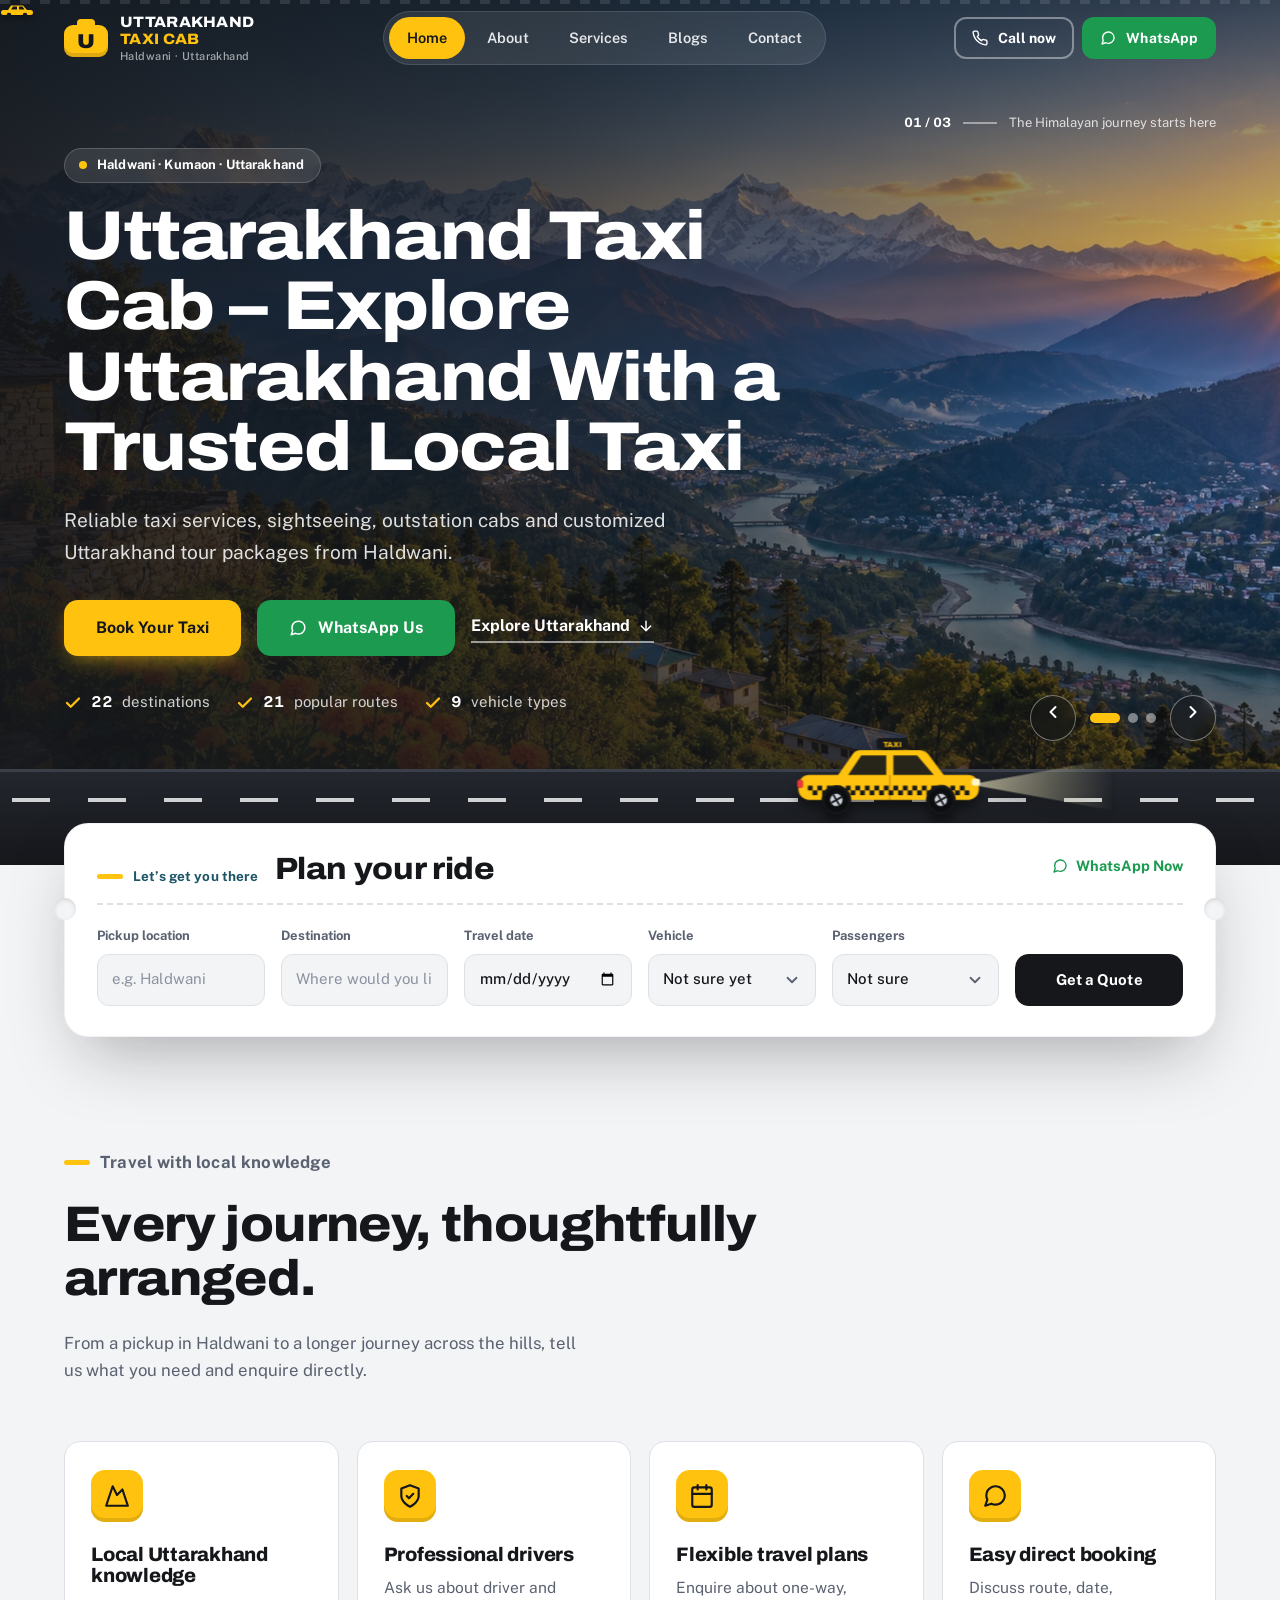
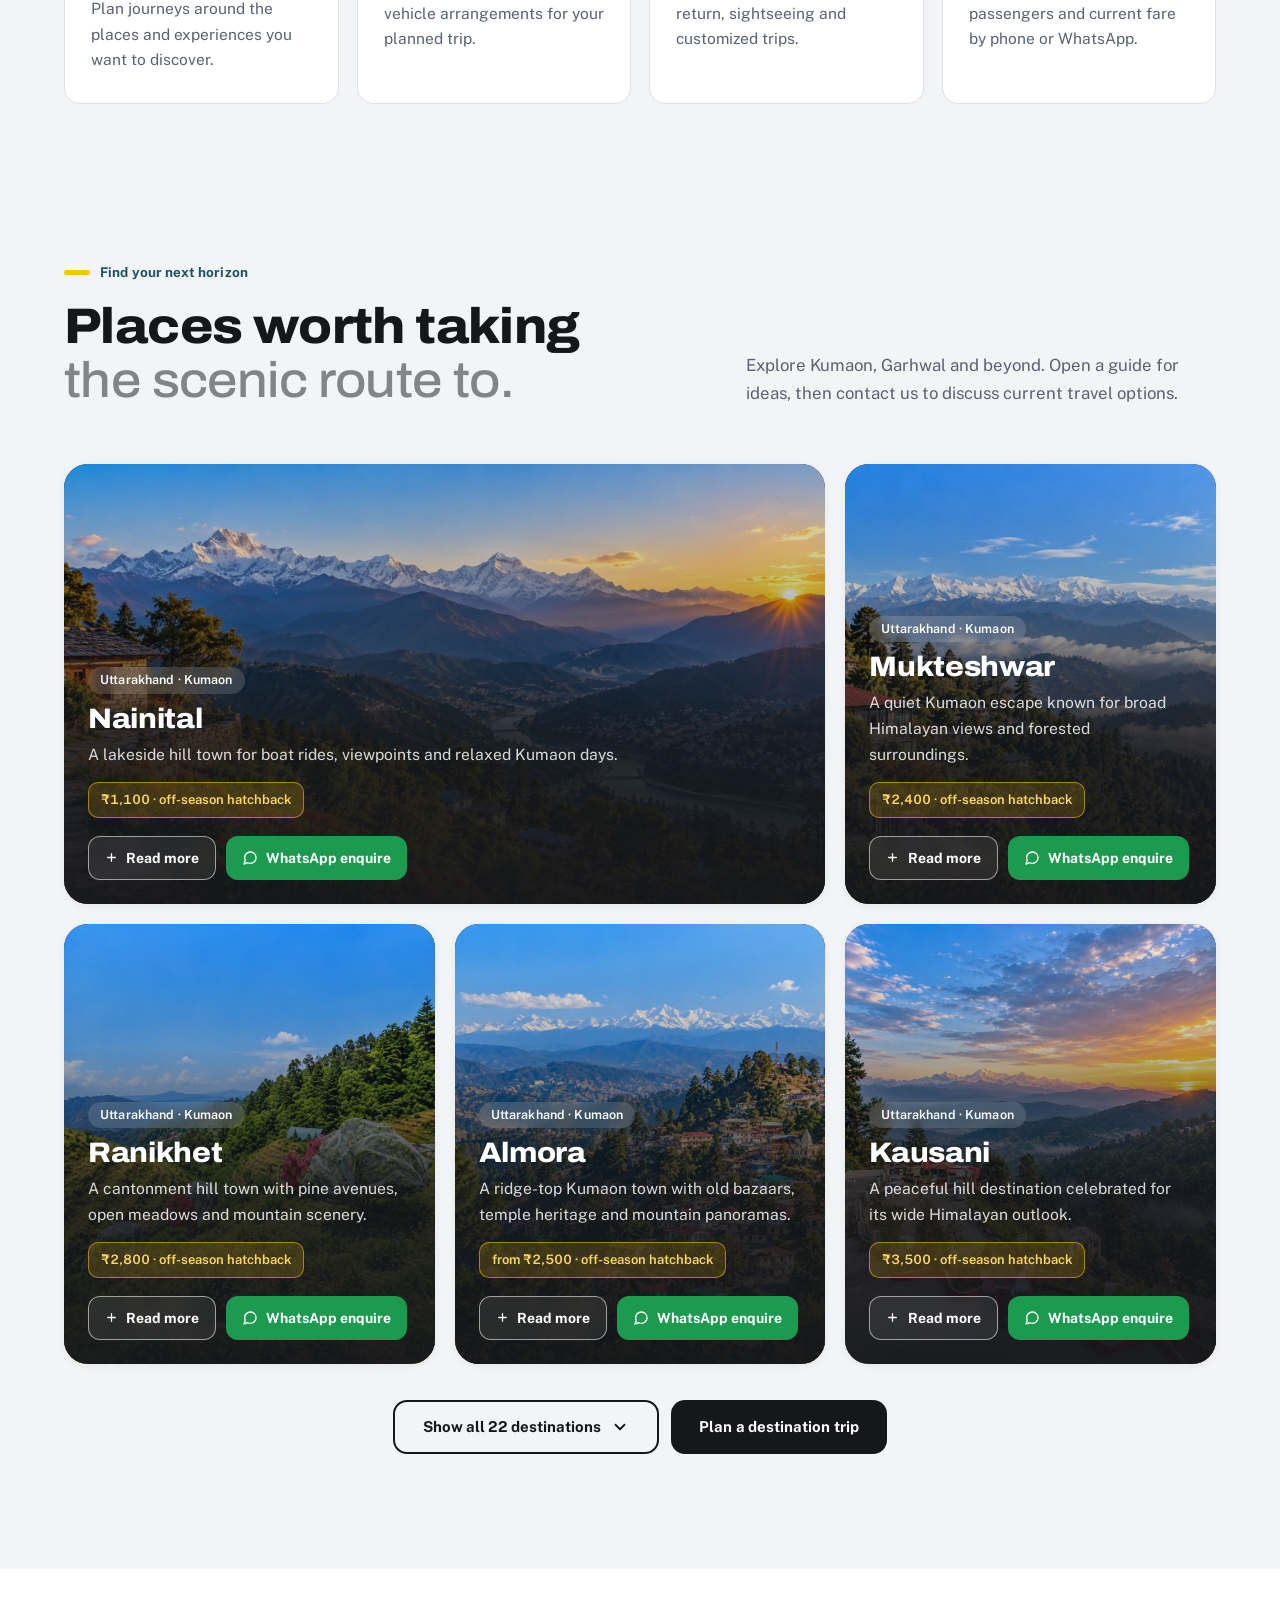
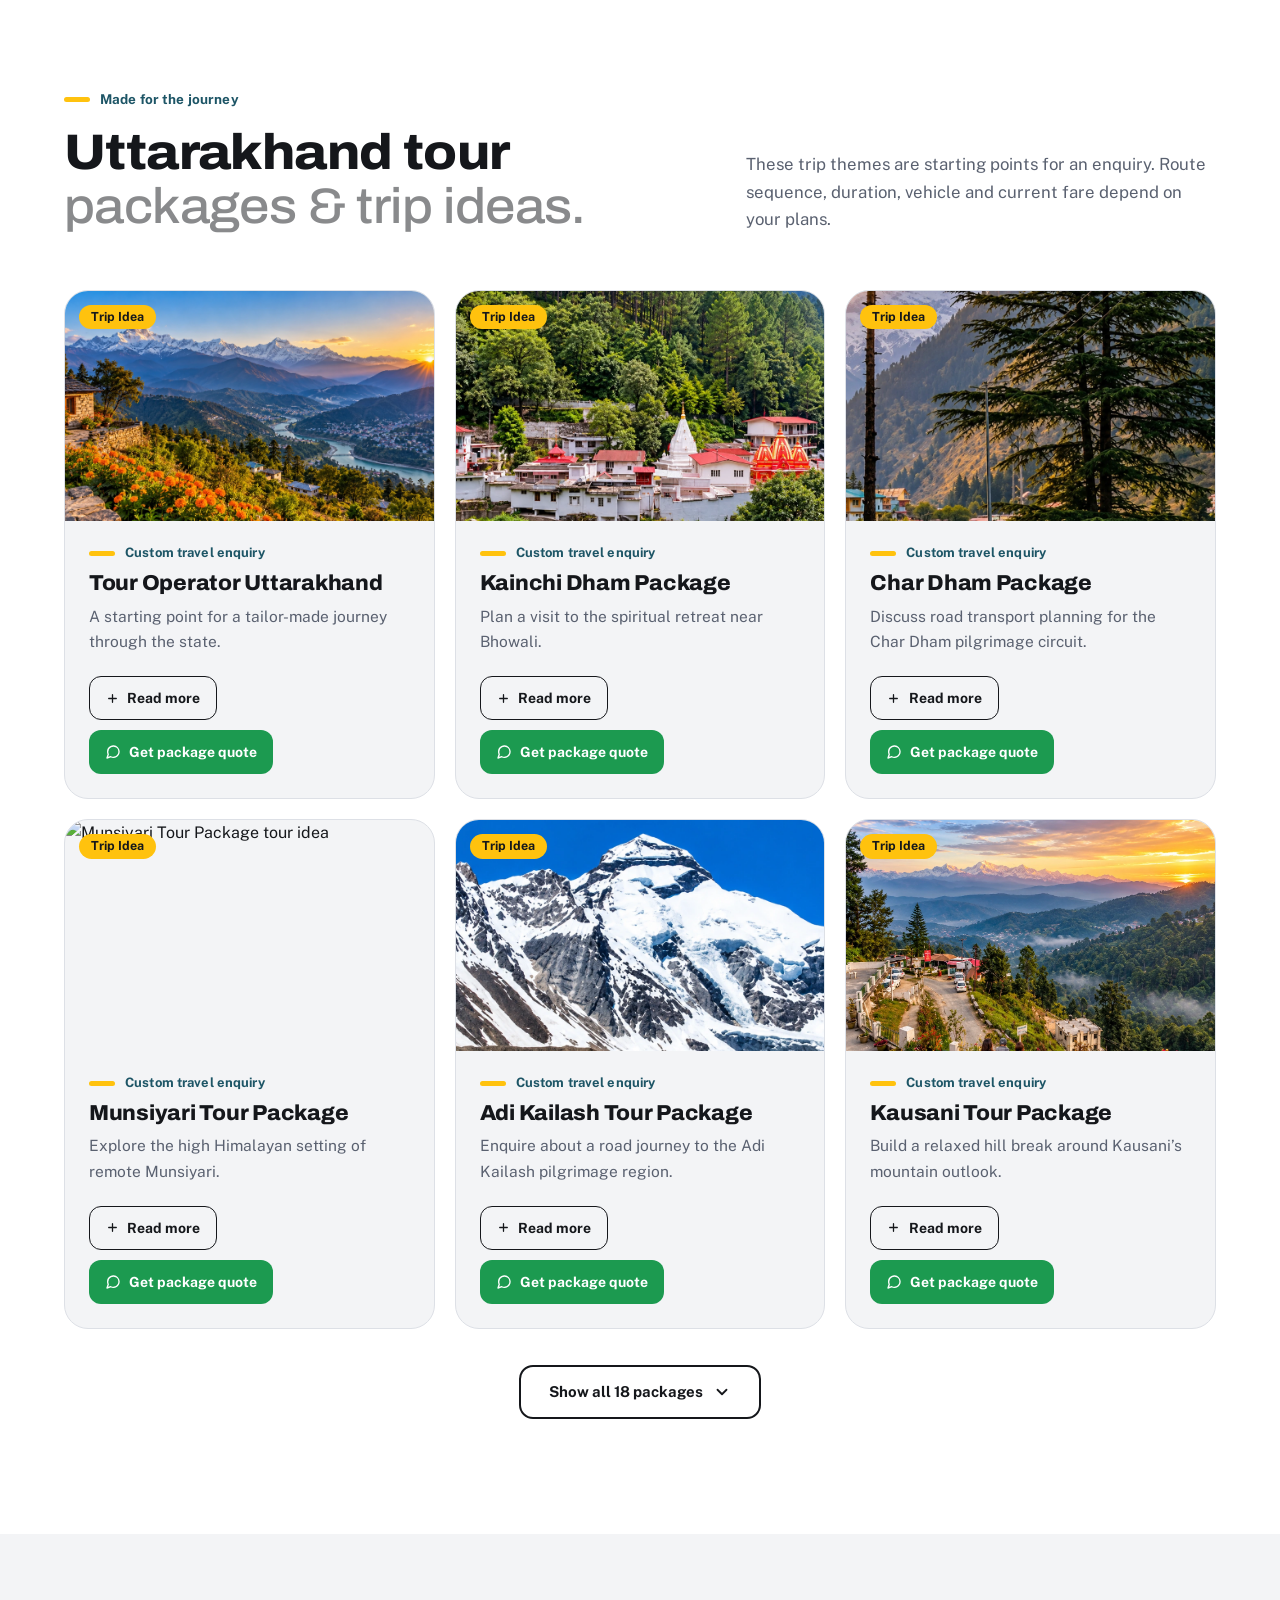
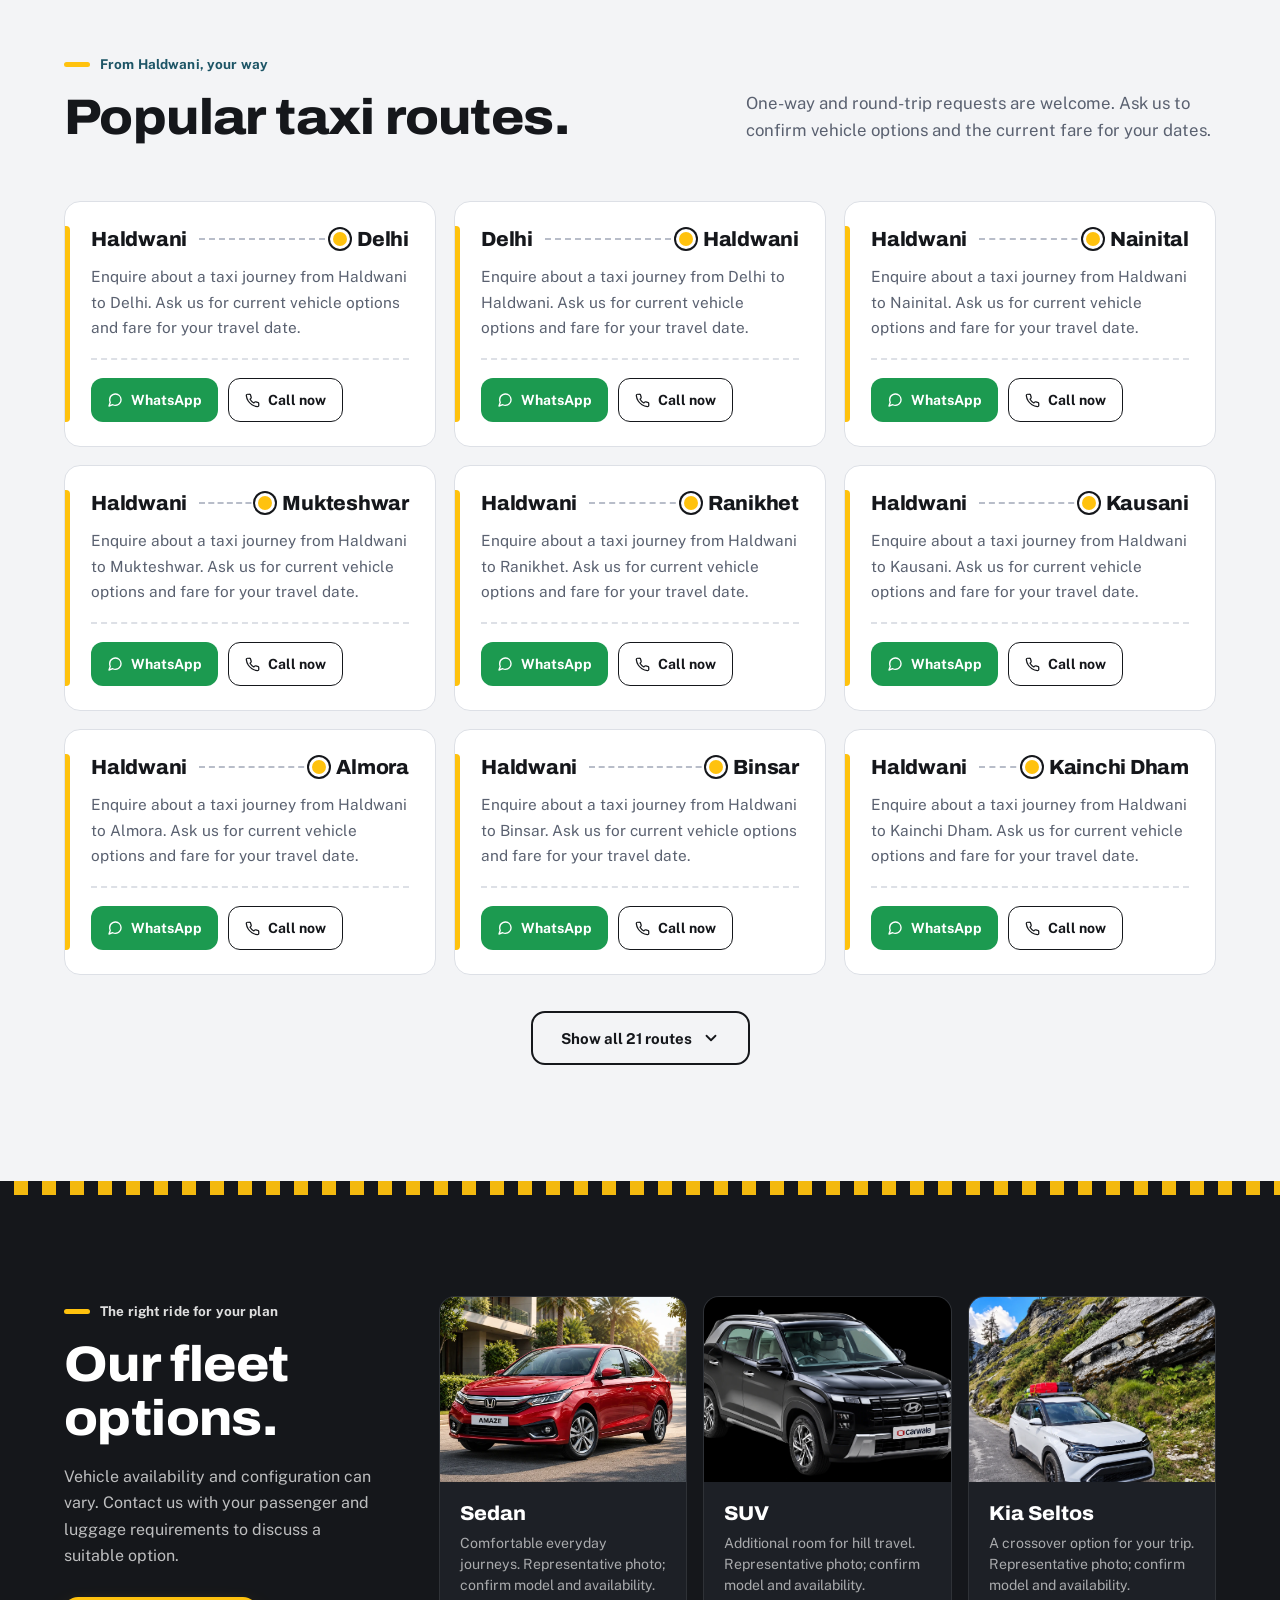
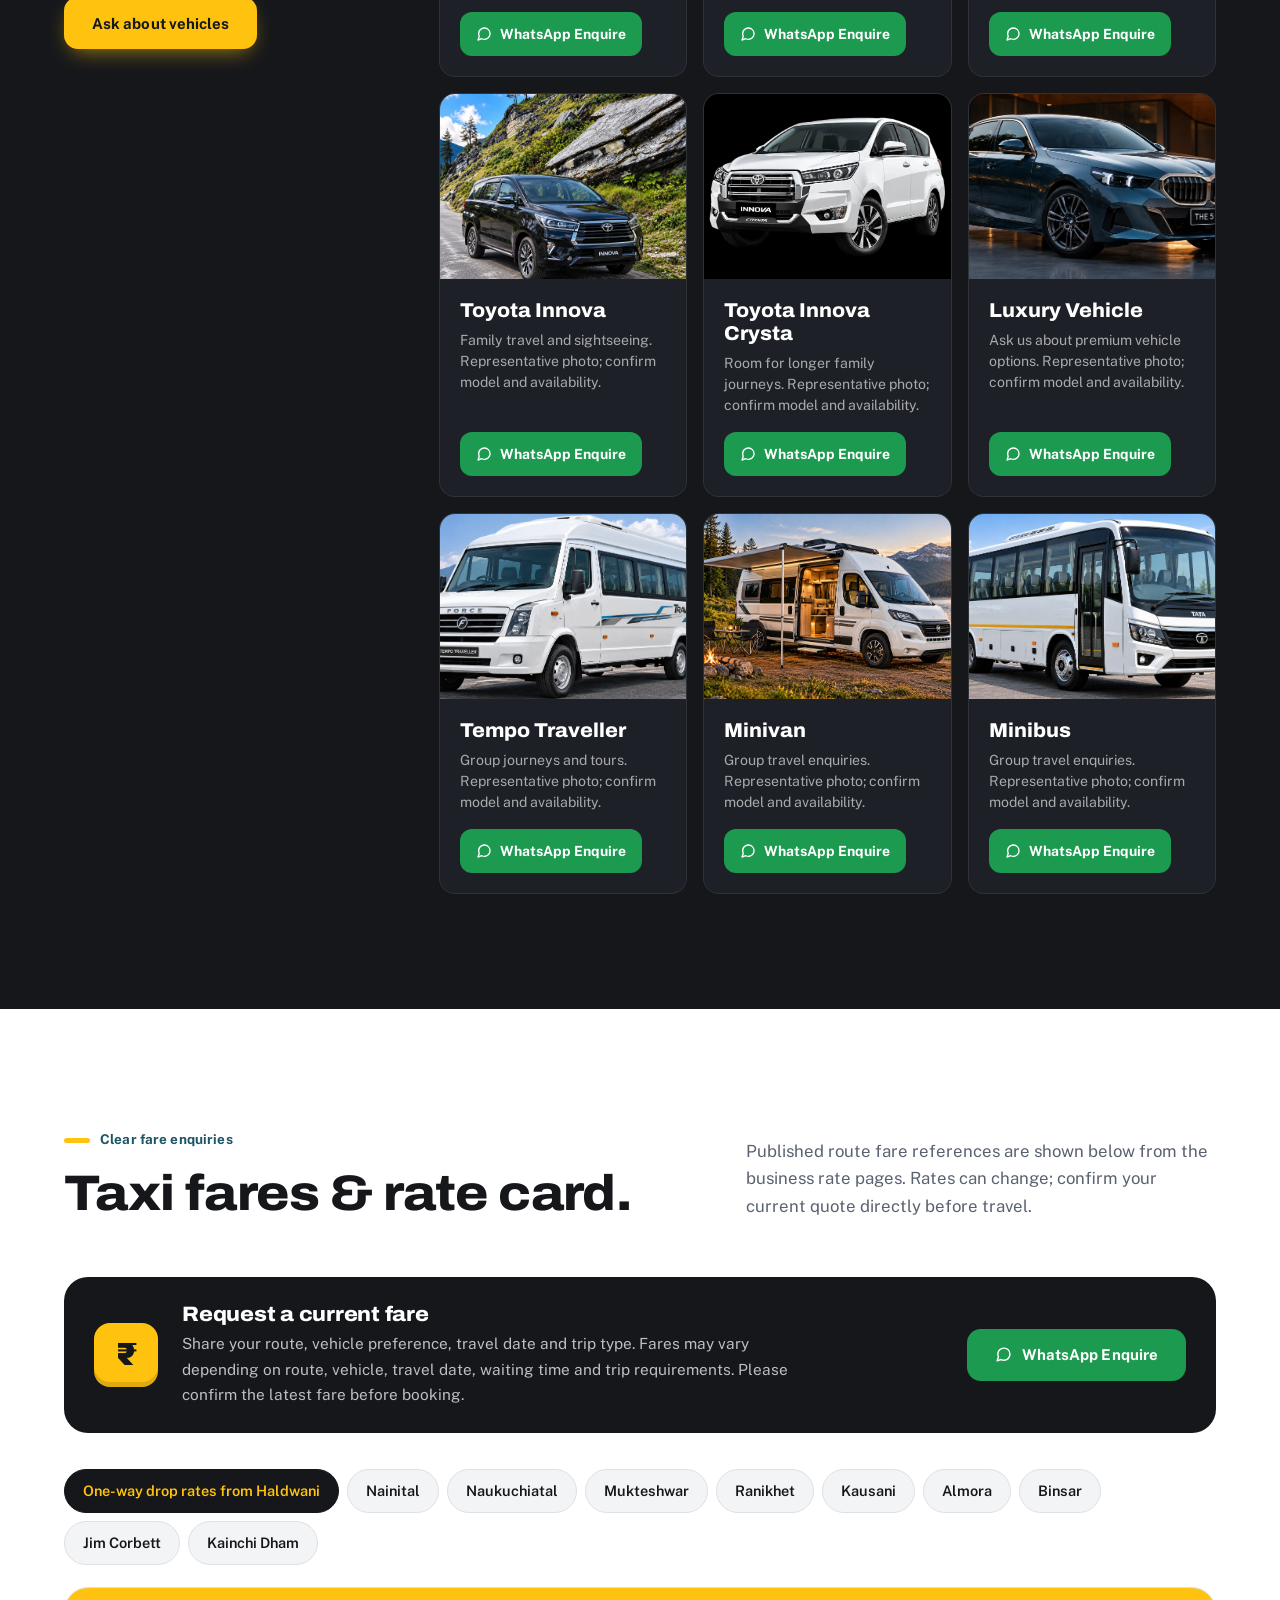
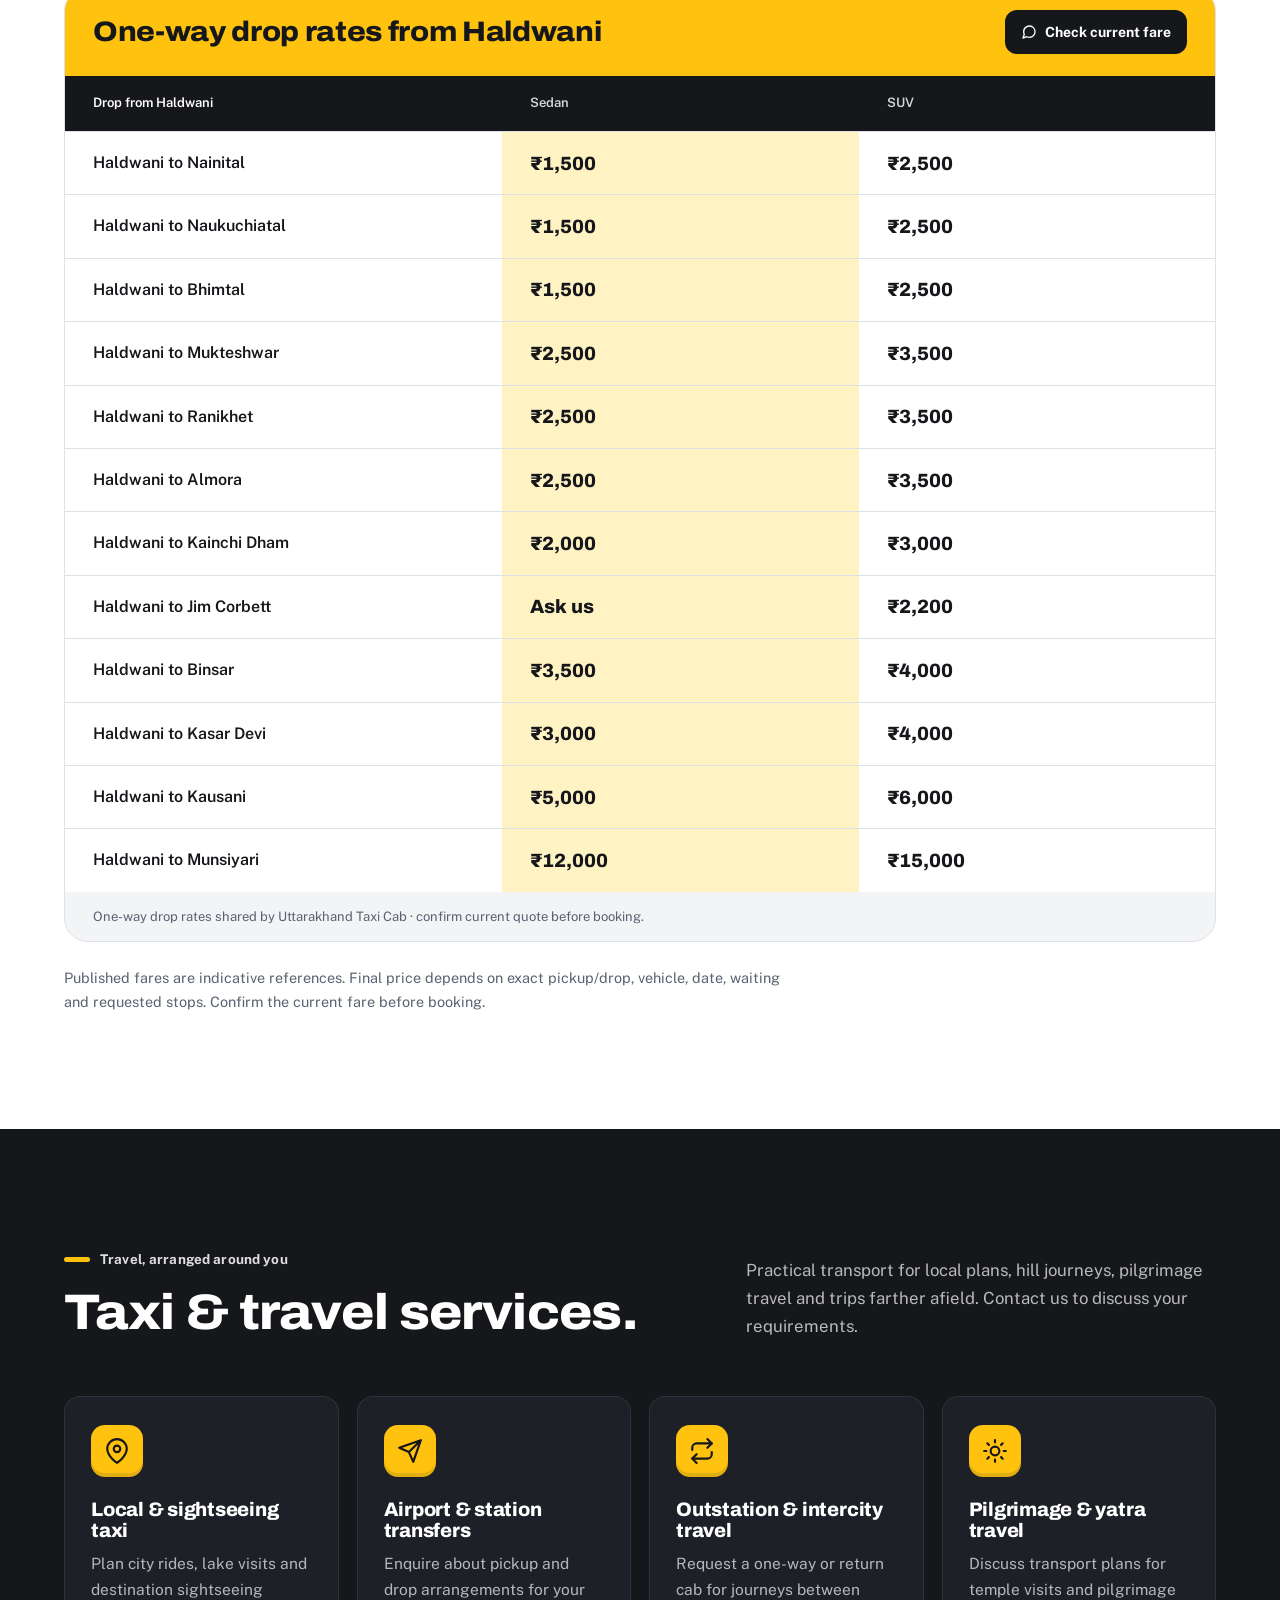
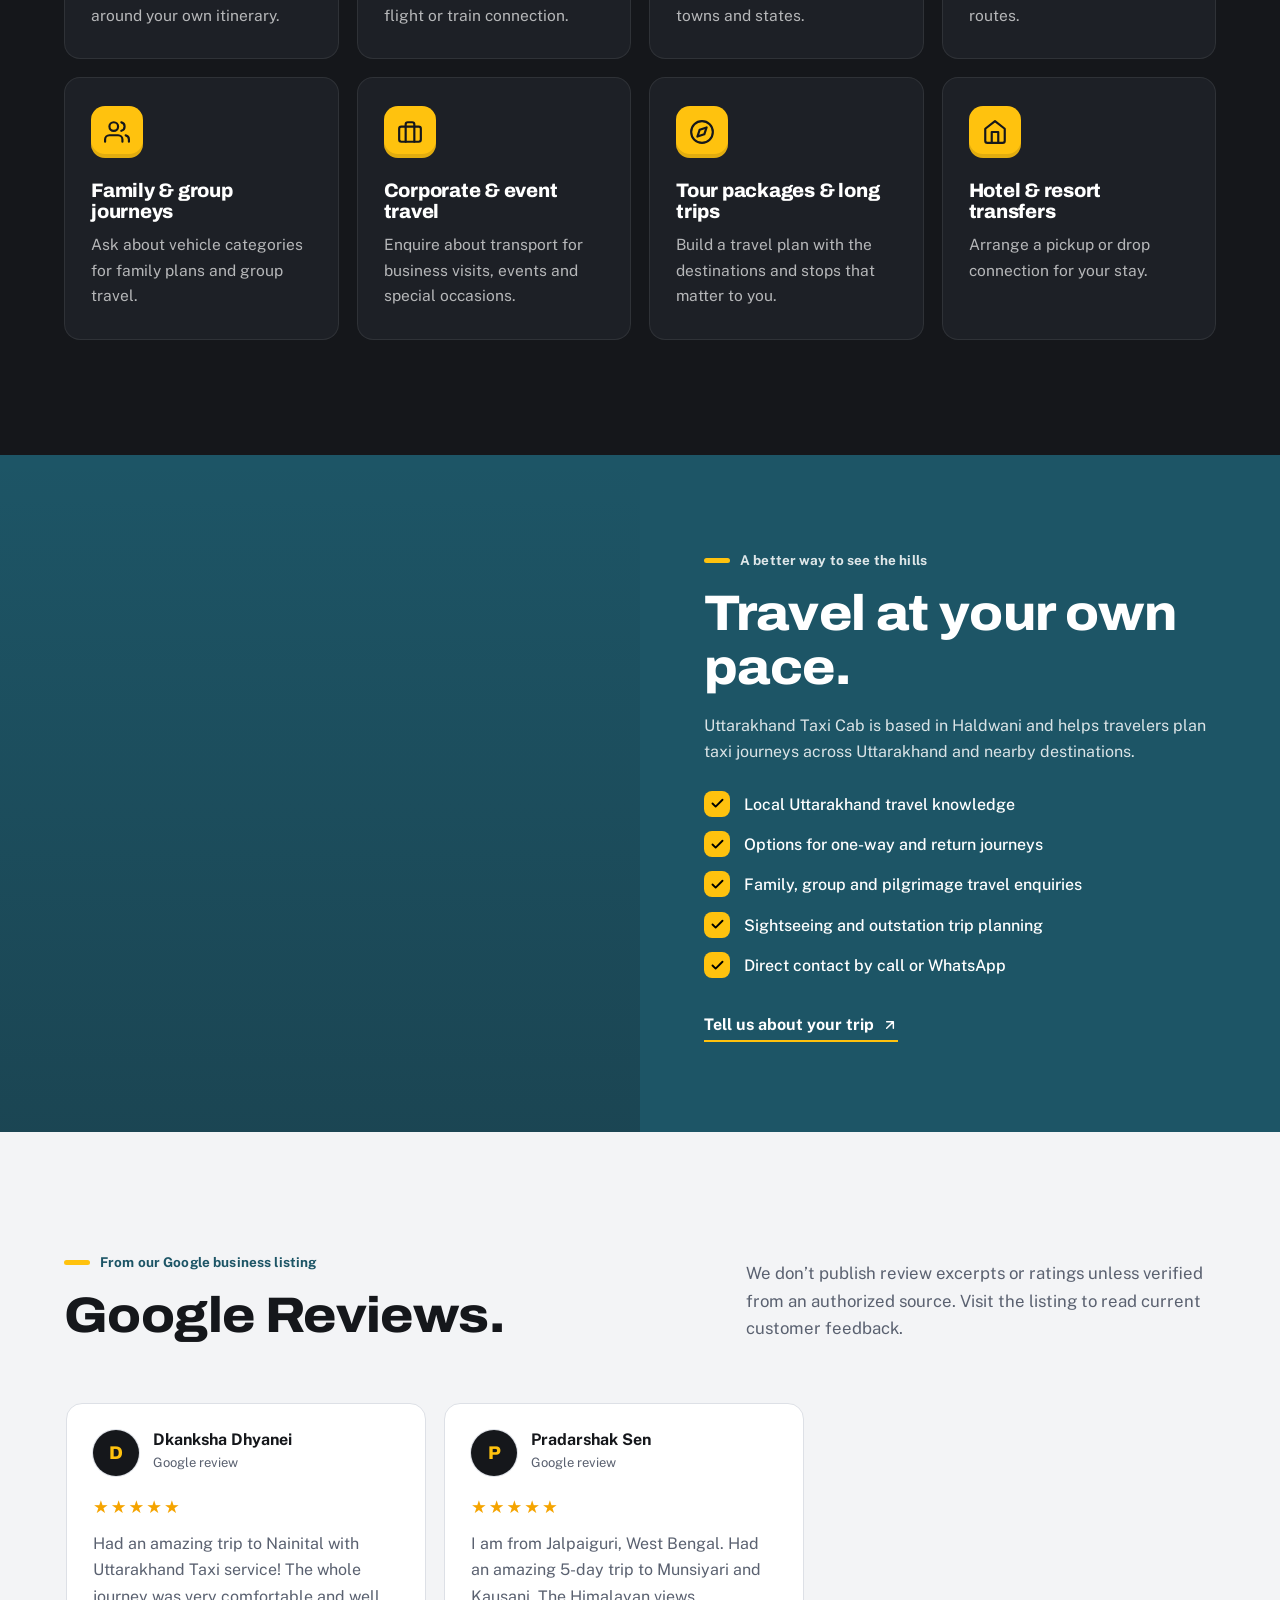
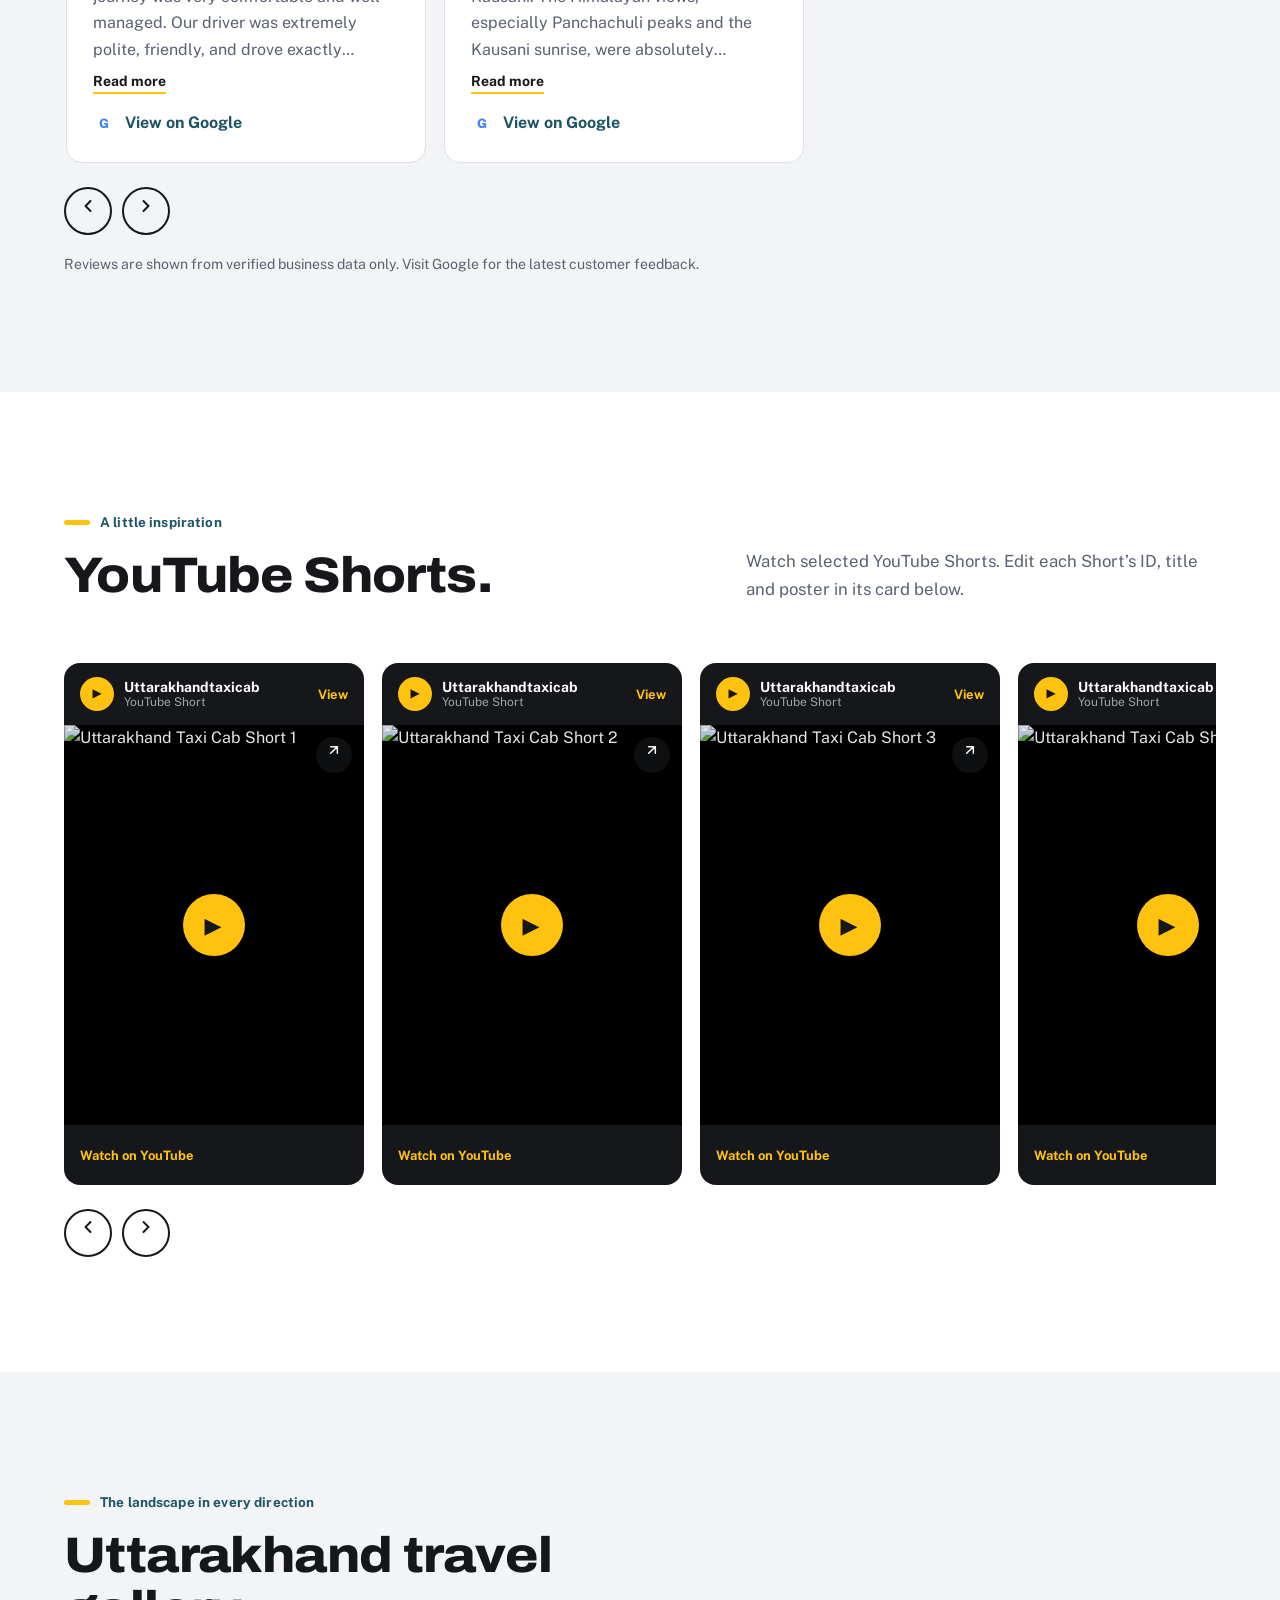
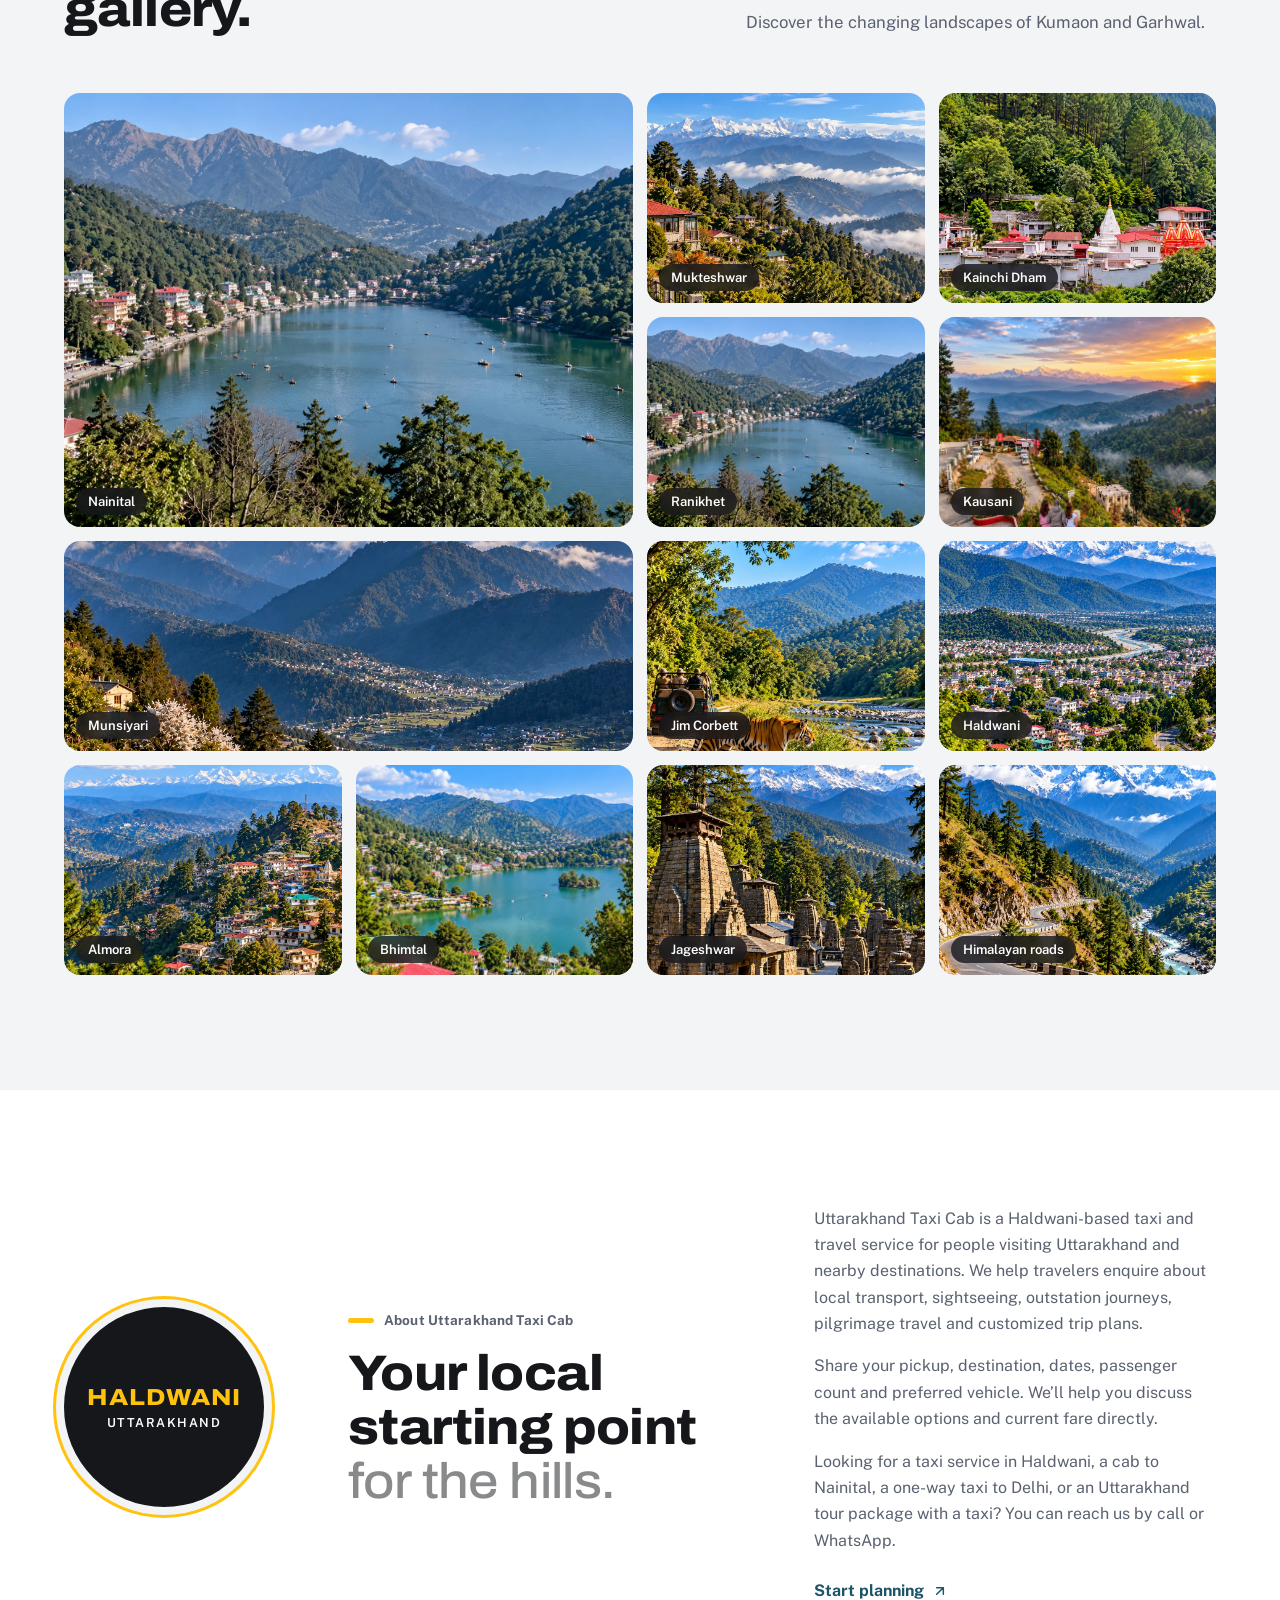
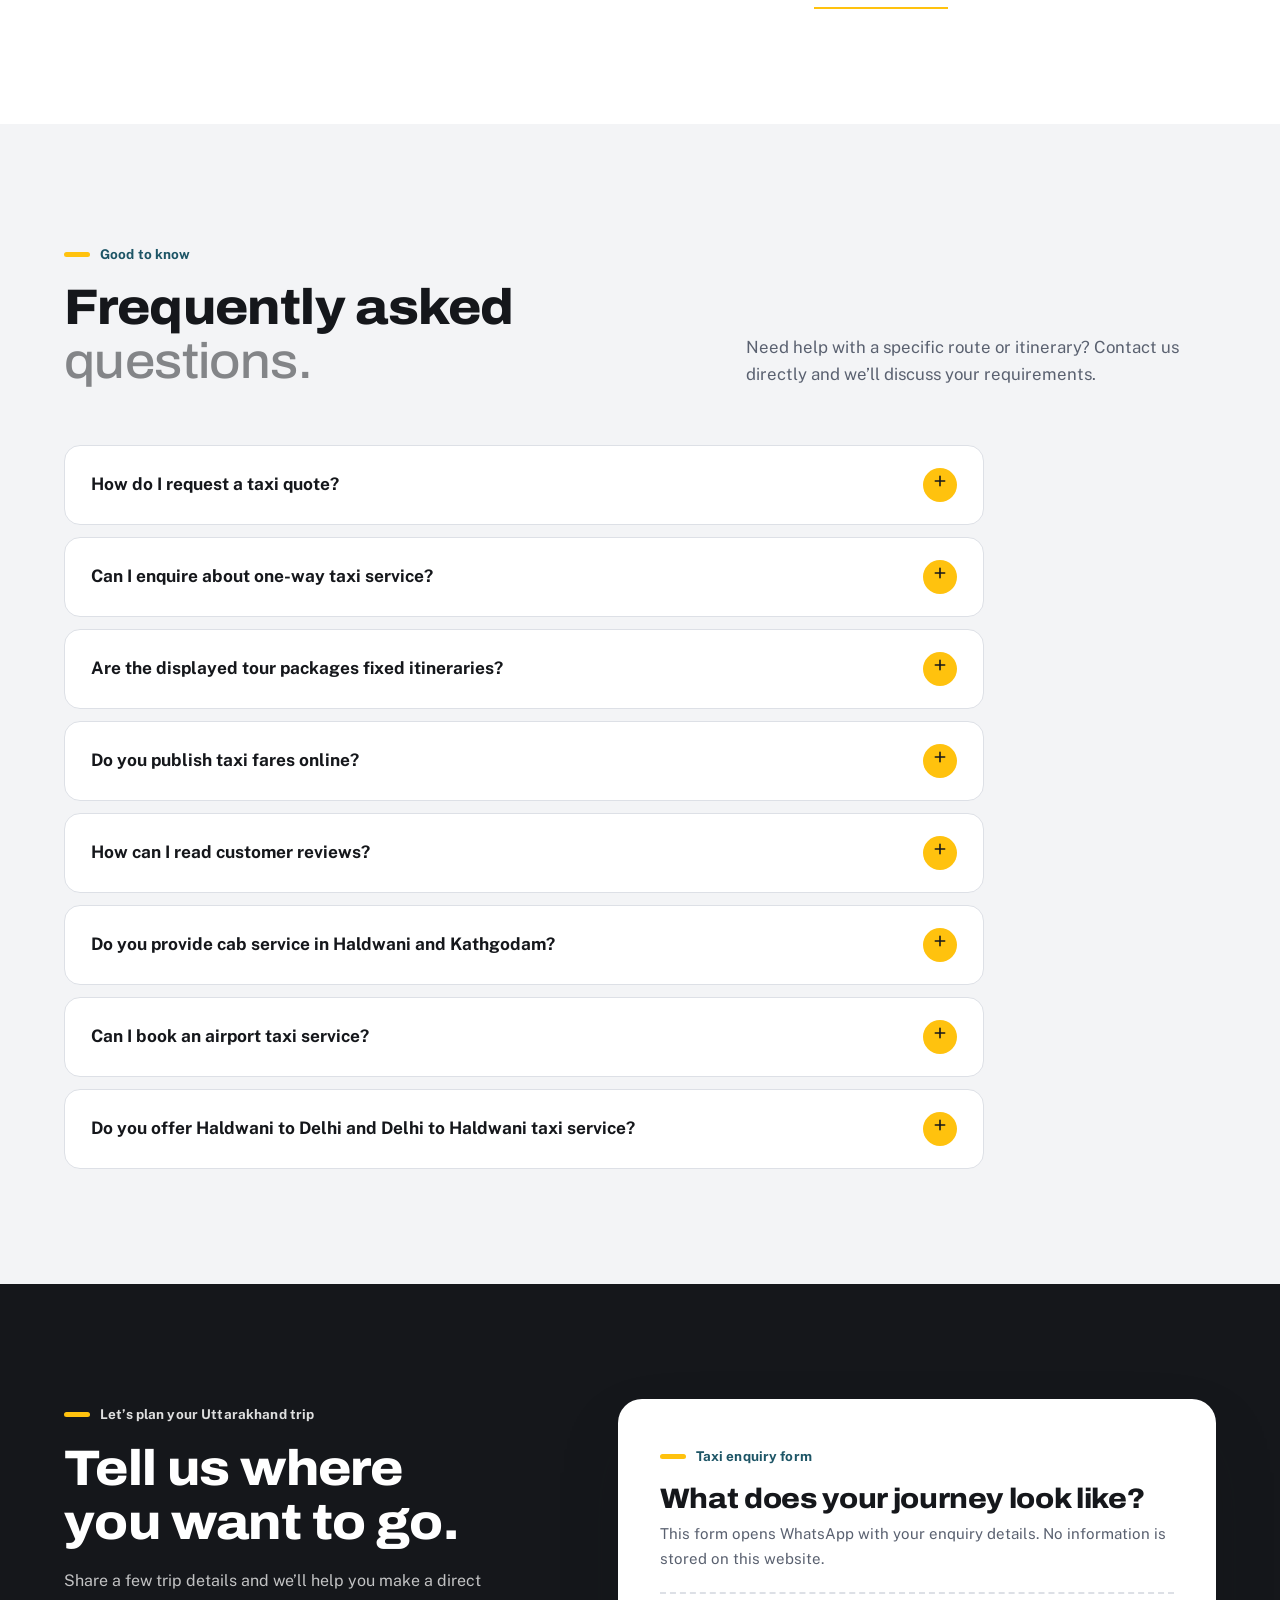
==== index.html @ c67e1d67 "now ject" ====
<!doctype html>
<html lang="en">

<head>
  <meta charset="utf-8">
  <meta name="viewport" content="width=device-width, initial-scale=1">
  <meta name="referrer" content="strict-origin-when-cross-origin">
  <meta name="theme-color" content="#15171b">
  <meta name="description"
    content="Taxi service in Haldwani for Nainital, Kathgodam, Delhi and all of Uttarakhand. One-way cabs, airport taxi and tour packages. Book by call or WhatsApp.">
  <meta name="keywords"
    content="taxi service Haldwani, Haldwani taxi service, cab service Haldwani, cab in Haldwani, cab booking Haldwani, best taxi service Haldwani, best cab Haldwani, taxi Haldwani, Haldwani taxi stand, one way taxi service Haldwani, taxi service Uttarakhand, Uttarakhand taxi service, best taxi service Uttarakhand, cab in Uttarakhand, Uttarakhand cab, cab service Kathgodam, taxi service Kathgodam, taxi service Nainital, Nainital taxi service, airport taxi service, Haldwani to Delhi taxi service, Delhi to Haldwani taxi service, one way Delhi to Haldwani, Uttarakhand tour package taxi, near me taxi service Haldwani">
  <link rel="canonical" href="https://uttarakhandtaxicab.com/">
  <meta property="og:type" content="website">
  <meta property="og:title" content="Uttarakhand Taxi Cab | Explore Uttarakhand from Haldwani">
  <meta property="og:description"
    content="Taxi services, sightseeing, outstation cabs and Uttarakhand tour enquiries from Haldwani.">
  <meta property="og:url" content="https://uttarakhandtaxicab.com/">
  <title>Taxi Service in Haldwani | Uttarakhand Cab Service</title>
  <link rel="preconnect" href="https://images.unsplash.com">
  <link rel="preconnect" href="https://fonts.googleapis.com">
  <link rel="preconnect" href="https://fonts.gstatic.com" crossorigin>
  <link rel="stylesheet"
    href="https://fonts.googleapis.com/css2?family=Archivo:wdth,wght@62..125,100..900&family=Public+Sans:wght@400;500;600;700&display=swap">
  <link rel="stylesheet" href="assets/css/style.css">
  <script
    type="application/ld+json">{"@context":"https://schema.org","@type":"TaxiService","name":"Uttarakhand Taxi Cab","alternateName":"Uttarakhand Taxi Service","url":"https://uttarakhandtaxicab.com/","telephone":"+917078338881","address":{"@type":"PostalAddress","streetAddress":"Police Tahna, Chorgaliya Rd, near Banbhoolpura, Banbhoolpura","addressLocality":"Haldwani","addressRegion":"Uttarakhand","postalCode":"263139","addressCountry":"IN"},"areaServed":[{"@type":"State","name":"Uttarakhand"},{"@type":"City","name":"Haldwani"},{"@type":"City","name":"Kathgodam"},{"@type":"City","name":"Nainital"},{"@type":"City","name":"Delhi"}]}</script>
</head>

<body>
  <a class="skip-link" href="#main">Skip to content</a>
  <div data-shared-header></div>
  <main id="main">
    <!-- ========================= HERO SLIDES AND INTRODUCTION ========================= -->
    <section class="hero" id="home" aria-label="Welcome">
      <div class="hero-slides" aria-live="off">
        <div class="hero-slide is-active"><img src="assets/images/uttarakhand_1920x1080.webp"
            alt="Uttarakhand Himalayan travel landscape" fetchpriority="high"></div>
        <div class="hero-slide"><img src="assets/images/nainital_realistic_1920x1080.webp"
            alt="Uttarakhand Himalayan travel landscape" loading="lazy"></div>
        <div class="hero-slide"><img src="assets/images/uttarakhand_himalayan_travel_1920x1080.webp"
            alt="Uttarakhand Himalayan travel landscape" loading="lazy"></div>
      </div>
      <div class="hero-shade"></div>
      <div class="hero-content">
        <p class="eyebrow light">Haldwani · Kumaon · Uttarakhand</p>
        <h1>Uttarakhand Taxi Cab – Explore Uttarakhand With a Trusted Local Taxi</h1>
        <p class="hero-lede">Reliable taxi services, sightseeing, outstation cabs and customized Uttarakhand tour
          packages from Haldwani.</p>
        <div class="hero-actions"><a class="button button-gold" href="#quick-enquiry">Book Your Taxi</a><a
            class="button button-whatsapp"
            href="https://wa.me/917078338881?text=Hello%20Uttarakhand%20Taxi%20Cab%2C%20I%20would%20like%20to%20plan%20a%20trip."
            target="_blank" rel="noopener">WhatsApp Us</a><a class="text-link light-link" href="#destinations">Explore
            Uttarakhand</a></div>
        <ul class="hero-facts">
          <li><strong data-count="destinations">22</strong> destinations</li>
          <li><strong data-count="routes">21</strong> popular routes</li>
          <li><strong data-count="vehicles">9</strong> vehicle types</li>
        </ul>
      </div>
      <div class="hero-caption"><span>01 / 03</span><span class="caption-rule"></span><span class="hero-place">The
          Himalayan journey starts here</span></div>
      <div class="hero-controls"><button class="hero-prev" aria-label="Previous slide">←</button>
        <div class="hero-dots" aria-label="Choose slide"></div><button class="hero-next"
          aria-label="Next slide">→</button>
      </div>
      <div class="hero-road">
        <div class="hero-taxi" aria-hidden="true"><svg viewBox="0 0 160 66" style="overflow:visible">
            <defs>
              <linearGradient id="beamGrad" x1="0" x2="1">
                <stop offset="0" stop-color="#fff6c9" stop-opacity=".6" />
                <stop offset="1" stop-color="#fff6c9" stop-opacity="0" />
              </linearGradient>
            </defs>
            <path class="beam" d="M154 39L270 18V62L154 41Z" fill="url(#beamGrad)" />
            <rect x="70" y="1" width="26" height="9" rx="3" fill="#15171b" /><text x="83" y="8.2" text-anchor="middle"
              font-size="6.4" font-weight="800" fill="#ffc20e" font-family="Archivo,Arial,sans-serif">TAXI</text>
            <path d="M36 34L50 14Q52 11 56 11H106Q110 11 113 14L128 34Z" fill="#ffc20e" />
            <rect x="4" y="32" width="152" height="21" rx="9" fill="#ffc20e" />
            <path d="M46 32L57 15.5H78V32Z" fill="#15171b" opacity=".92" />
            <path d="M84 15.5H104L118 32H84Z" fill="#15171b" opacity=".92" />
            <rect x="12" y="41" width="4" height="4" fill="#15171b" />
            <rect x="16" y="45" width="4" height="4" fill="#15171b" />
            <rect x="20" y="41" width="4" height="4" fill="#15171b" />
            <rect x="24" y="45" width="4" height="4" fill="#15171b" />
            <rect x="28" y="41" width="4" height="4" fill="#15171b" />
            <rect x="32" y="45" width="4" height="4" fill="#15171b" />
            <rect x="36" y="41" width="4" height="4" fill="#15171b" />
            <rect x="40" y="45" width="4" height="4" fill="#15171b" />
            <rect x="44" y="41" width="4" height="4" fill="#15171b" />
            <rect x="48" y="45" width="4" height="4" fill="#15171b" />
            <rect x="52" y="41" width="4" height="4" fill="#15171b" />
            <rect x="56" y="45" width="4" height="4" fill="#15171b" />
            <rect x="60" y="41" width="4" height="4" fill="#15171b" />
            <rect x="64" y="45" width="4" height="4" fill="#15171b" />
            <rect x="68" y="41" width="4" height="4" fill="#15171b" />
            <rect x="72" y="45" width="4" height="4" fill="#15171b" />
            <rect x="76" y="41" width="4" height="4" fill="#15171b" />
            <rect x="80" y="45" width="4" height="4" fill="#15171b" />
            <rect x="84" y="41" width="4" height="4" fill="#15171b" />
            <rect x="88" y="45" width="4" height="4" fill="#15171b" />
            <rect x="92" y="41" width="4" height="4" fill="#15171b" />
            <rect x="96" y="45" width="4" height="4" fill="#15171b" />
            <rect x="100" y="41" width="4" height="4" fill="#15171b" />
            <rect x="104" y="45" width="4" height="4" fill="#15171b" />
            <rect x="108" y="41" width="4" height="4" fill="#15171b" />
            <rect x="112" y="45" width="4" height="4" fill="#15171b" />
            <rect x="116" y="41" width="4" height="4" fill="#15171b" />
            <rect x="120" y="45" width="4" height="4" fill="#15171b" />
            <rect x="124" y="41" width="4" height="4" fill="#15171b" />
            <rect x="128" y="45" width="4" height="4" fill="#15171b" />
            <rect x="132" y="41" width="4" height="4" fill="#15171b" />
            <rect x="136" y="45" width="4" height="4" fill="#15171b" />
            <rect x="140" y="41" width="4" height="4" fill="#15171b" />
            <rect x="144" y="45" width="4" height="4" fill="#15171b" />
            <path d="M81 32V53" stroke="#000" stroke-opacity=".2" stroke-width="1.2" />
            <rect x="150" y="35" width="7" height="6" rx="2" fill="#fff6c9" />
            <rect x="3" y="36" width="5" height="7" rx="2" fill="#e5383b" />
            <circle cx="36" cy="53" r="12.5" fill="#15171b" />
            <g class="wheel">
              <circle cx="36" cy="53" r="10" fill="#0d0e10" />
              <circle cx="36" cy="53" r="5.2" fill="#cfd3dc" />
              <path d="M36 48V58M31 53H41" stroke="#15171b" stroke-width="1.6" />
            </g>
            <circle cx="124" cy="53" r="12.5" fill="#15171b" />
            <g class="wheel">
              <circle cx="124" cy="53" r="10" fill="#0d0e10" />
              <circle cx="124" cy="53" r="5.2" fill="#cfd3dc" />
              <path d="M124 48V58M119 53H129" stroke="#15171b" stroke-width="1.6" />
            </g>
          </svg></div>
      </div>
    </section>
    <section class="quick-wrap" id="quick-enquiry">
      <form class="quick-form" id="quickForm">
        <div class="quick-heading"><span class="eyebrow">Let’s get you there</span>
          <h2>Plan your ride</h2>
        </div><label>Pickup location<input name="pickup" placeholder="e.g. Haldwani"
            required></label><label>Destination<input name="destination" placeholder="Where would you like to go?"
            required></label><label>Travel date<input type="date" name="date"></label><label>Vehicle<select
            name="vehicle">
            <option>Not sure yet</option>
            <option>Sedan</option>
            <option>SUV</option>
            <option>Innova / Crysta</option>
            <option>Tempo Traveller</option>
          </select></label><label>Passengers<select name="passengers">
            <option>Not sure</option>
            <option>1–3</option>
            <option>4–6</option>
            <option>7+</option>
          </select></label><button class="button button-green" type="submit">Get a Quote</button><a class="quick-wa"
          href="https://wa.me/917078338881">WhatsApp Now</a>
      </form>
    </section>
    <section class="section trust-section">
      <div class="section-heading compact">
        <p class="eyebrow">Travel with local knowledge</p>
        <h2>Every journey, thoughtfully arranged.</h2>
        <p>From a pickup in Haldwani to a longer journey across the hills, tell us what you need and enquire directly.
        </p>
      </div>
      <div class="trust-grid">
        <article><span aria-hidden="true"><svg viewBox="0 0 24 24" fill="none" stroke="currentColor" stroke-width="2"
              stroke-linecap="round" stroke-linejoin="round" aria-hidden="true">
              <path d="M8 3l4 8 5-5 5 15H2L8 3z" />
            </svg></span>
          <h3>Local Uttarakhand knowledge</h3>
          <p>Plan journeys around the places and experiences you want to discover.</p>
        </article>
        <article><span aria-hidden="true"><svg viewBox="0 0 24 24" fill="none" stroke="currentColor" stroke-width="2"
              stroke-linecap="round" stroke-linejoin="round" aria-hidden="true">
              <path d="M12 22s8-4 8-10V5l-8-3-8 3v7c0 6 8 10 8 10z" />
              <path d="M9 12l2 2 4-4" />
            </svg></span>
          <h3>Professional drivers</h3>
          <p>Ask us about driver and vehicle arrangements for your planned trip.</p>
        </article>
        <article><span aria-hidden="true"><svg viewBox="0 0 24 24" fill="none" stroke="currentColor" stroke-width="2"
              stroke-linecap="round" stroke-linejoin="round" aria-hidden="true">
              <rect x="3" y="4" width="18" height="18" rx="2" />
              <path d="M16 2v4M8 2v4M3 10h18" />
            </svg></span>
          <h3>Flexible travel plans</h3>
          <p>Enquire about one-way, return, sightseeing and customized trips.</p>
        </article>
        <article><span aria-hidden="true"><svg viewBox="0 0 24 24" fill="none" stroke="currentColor" stroke-width="2"
              stroke-linecap="round" stroke-linejoin="round" aria-hidden="true">
              <path
                d="M21 11.5a8.38 8.38 0 0 1-.9 3.8 8.5 8.5 0 0 1-7.6 4.7 8.38 8.38 0 0 1-3.8-.9L3 21l1.9-5.7a8.38 8.38 0 0 1-.9-3.8 8.5 8.5 0 0 1 4.7-7.6 8.38 8.38 0 0 1 3.8-.9h.5a8.48 8.48 0 0 1 8 8v.5z" />
            </svg></span>
          <h3>Easy direct booking</h3>
          <p>Discuss route, date, passengers and current fare by phone or WhatsApp.</p>
        </article>
      </div>
    </section>
    <!-- ========================= DESTINATIONS CONTENT ========================= -->
    <section class="section destinations-section" id="destinations">
      <div class="section-heading">
        <div>
          <p class="eyebrow">Find your next horizon</p>
          <h2>Places worth taking<br><em>the scenic route to.</em></h2>
        </div>
        <p>Explore Kumaon, Garhwal and beyond. Open a guide for ideas, then contact us to discuss current travel
          options.</p>
      </div>
      <div class="card-grid destination-grid">
        <!-- ========================= DESTINATION: NAINITAL ========================= -->
        <article class="destination-card">
          <div class="card-image"><img src="assets/images/uttarakhand_1920x1080.webp"
              alt="Nainital landscape in Uttarakhand" loading="lazy"><span class="card-number">01 / 22</span></div>
          <div class="card-body">
            <p class="eyebrow">Uttarakhand · Kumaon</p>
            <h3>Nainital</h3>
            <p>A lakeside hill town for boat rides, viewpoints and relaxed Kumaon days.</p>
            <p class="destination-fare">₹1,100 · off-season hatchback</p>
            <div class="card-actions"><button class="read-more" type="button" data-detail="destination-nainital">Read
                more</button><a target="_blank" rel="noopener" class="wa-action"
                href="https://wa.me/917078338881?text=Hello%20Uttarakhand%20Taxi%20Cab%2C%20I%20am%20interested%20in%20a%20trip%20to%20Nainital.%20Please%20share%20the%20details%20and%20current%20fare.">WhatsApp
                enquire</a></div>
          </div>
        </article>
        <!-- ========================= DESTINATION: MUKTESHWAR ========================= -->
        <article class="destination-card">
          <div class="card-image"><img
              src="assets/images/mukteshwar_900x1100.webp"
              alt="Mukteshwar landscape in Uttarakhand" loading="lazy"><span class="card-number">02 / 22</span></div>
          <div class="card-body">
            <p class="eyebrow">Uttarakhand · Kumaon</p>
            <h3>Mukteshwar</h3>
            <p>A quiet Kumaon escape known for broad Himalayan views and forested surroundings.</p>
            <p class="destination-fare">₹2,400 · off-season hatchback</p>
            <div class="card-actions"><button class="read-more" type="button" data-detail="destination-mukteshwar">Read
                more</button><a target="_blank" rel="noopener" class="wa-action"
                href="https://wa.me/917078338881?text=Hello%20Uttarakhand%20Taxi%20Cab%2C%20I%20am%20interested%20in%20a%20trip%20to%20Mukteshwar.%20Please%20share%20the%20details%20and%20current%20fare.">WhatsApp
                enquire</a></div>
          </div>
        </article>
        <!-- ========================= DESTINATION: RANIKHET ========================= -->
        <article class="destination-card">
          <div class="card-image"><img
              src="assets/images/chaubatia_garden_hd_900x1100.webp"
              alt="Ranikhet landscape in Uttarakhand" loading="lazy"><span class="card-number">03 / 22</span></div>
          <div class="card-body">
            <p class="eyebrow">Uttarakhand · Kumaon</p>
            <h3>Ranikhet</h3>
            <p>A cantonment hill town with pine avenues, open meadows and mountain scenery.</p>
            <p class="destination-fare"> ₹2,800 · off-season hatchback</p>
            <div class="card-actions"><button class="read-more" type="button" data-detail="destination-ranikhet">Read
                more</button><a target="_blank" rel="noopener" class="wa-action"
                href="https://wa.me/917078338881?text=Hello%20Uttarakhand%20Taxi%20Cab%2C%20I%20am%20interested%20in%20a%20trip%20to%20Ranikhet.%20Please%20share%20the%20details%20and%20current%20fare.">WhatsApp
                enquire</a></div>
          </div>
        </article>
        <!-- ========================= DESTINATION: ALMORA ========================= -->
        <article class="destination-card">
          <div class="card-image"><img
              src="assets/images/almora_900x1100.webp"
              alt="Almora landscape in Uttarakhand" loading="lazy"><span class="card-number">04 / 22</span></div>
          <div class="card-body">
            <p class="eyebrow">Uttarakhand · Kumaon</p>
            <h3>Almora</h3>
            <p>A ridge-top Kumaon town with old bazaars, temple heritage and mountain panoramas.</p>
            <p class="destination-fare">from ₹2,500 · off-season hatchback</p>
            <div class="card-actions"><button class="read-more" type="button" data-detail="destination-almora">Read
                more</button><a target="_blank" rel="noopener" class="wa-action"
                href="https://wa.me/917078338881?text=Hello%20Uttarakhand%20Taxi%20Cab%2C%20I%20am%20interested%20in%20a%20trip%20to%20Almora.%20Please%20share%20the%20details%20and%20current%20fare.">WhatsApp
                enquire</a></div>
          </div>
        </article>
        <!-- ========================= DESTINATION: KAUSANI ========================= -->
        <article class="destination-card">
          <div class="card-image"><img
              src="assets/images/kausani_sunrise_hd.webp"
              alt="Kausani landscape in Uttarakhand" loading="lazy"><span class="card-number">05 / 22</span></div>
          <div class="card-body">
            <p class="eyebrow">Uttarakhand · Kumaon</p>
            <h3>Kausani</h3>
            <p>A peaceful hill destination celebrated for its wide Himalayan outlook.</p>
            <p class="destination-fare">₹3,500 · off-season hatchback</p>
            <div class="card-actions"><button class="read-more" type="button" data-detail="destination-kausani">Read
                more</button><a target="_blank" rel="noopener" class="wa-action"
                href="https://wa.me/917078338881?text=Hello%20Uttarakhand%20Taxi%20Cab%2C%20I%20am%20interested%20in%20a%20trip%20to%20Kausani.%20Please%20share%20the%20details%20and%20current%20fare.">WhatsApp
                enquire</a></div>
          </div>
        </article>
        <!-- ========================= DESTINATION: BINSAR ========================= -->
        <article class="destination-card">
          <div class="card-image"><img
              src="assets/images/binsar_hd.webp"
              alt="Binsar landscape in Uttarakhand" loading="lazy"><span class="card-number">06 / 22</span></div>
          <div class="card-body">
            <p class="eyebrow">Uttarakhand · Kumaon</p>
            <h3>Binsar</h3>
            <p>A forested reserve landscape offering quiet trails and high Himalayan views.</p>
            <p class="destination-fare">₹3,000 · off-season hatchback</p>
            <div class="card-actions"><button class="read-more" type="button" data-detail="destination-binsar">Read
                more</button><a target="_blank" rel="noopener" class="wa-action"
                href="https://wa.me/917078338881?text=Hello%20Uttarakhand%20Taxi%20Cab%2C%20I%20am%20interested%20in%20a%20trip%20to%20Binsar.%20Please%20share%20the%20details%20and%20current%20fare.">WhatsApp
                enquire</a></div>
          </div>
        </article>
        <!-- ========================= DESTINATION: BHIMTAL ========================= -->
        <article class="destination-card">
          <div class="card-image"><img
              src="assets/images/bhimtal_hd.webp"
              alt="Bhimtal landscape in Uttarakhand" loading="lazy"><span class="card-number">07 / 22</span></div>
          <div class="card-body">
            <p class="eyebrow">Uttarakhand · Kumaon</p>
            <h3>Bhimtal</h3>
            <p>A Kumaon lake town with a calm waterfront and a convenient base for nearby lakes.</p>
            <p class="destination-fare">Contact for Current Fare</p>
            <div class="card-actions"><button class="read-more" type="button" data-detail="destination-bhimtal">Read
                more</button><a target="_blank" rel="noopener" class="wa-action"
                href="https://wa.me/917078338881?text=Hello%20Uttarakhand%20Taxi%20Cab%2C%20I%20am%20interested%20in%20a%20trip%20to%20Bhimtal.%20Please%20share%20the%20details%20and%20current%20fare.">WhatsApp
                enquire</a></div>
          </div>
        </article>
        <!-- ========================= DESTINATION: NAUKUCHIATAL ========================= -->
        <article class="destination-card">
          <div class="card-image"><img
              src="assets/images/naukuchiatal_hd.webp"
              alt="Naukuchiatal landscape in Uttarakhand" loading="lazy"><span class="card-number">08 / 22</span></div>
          <div class="card-body">
            <p class="eyebrow">Uttarakhand · Kumaon</p>
            <h3>Naukuchiatal</h3>
            <p>A scenic lake destination surrounded by wooded hills and open water views.</p>
            <p class="destination-fare">₹1,200 · off-season hatchback</p>
            <div class="card-actions"><button class="read-more" type="button"
                data-detail="destination-naukuchiatal">Read more</button><a target="_blank" rel="noopener"
                class="wa-action"
                href="https://wa.me/917078338881?text=Hello%20Uttarakhand%20Taxi%20Cab%2C%20I%20am%20interested%20in%20a%20trip%20to%20Naukuchiatal.%20Please%20share%20the%20details%20and%20current%20fare.">WhatsApp
                enquire</a></div>
          </div>
        </article>
        <!-- ========================= DESTINATION: JIM CORBETT ========================= -->
        <article class="destination-card">
          <div class="card-image"><img
              src="assets/images/jim_corbett_900x1100.webp"
              alt="Jim Corbett landscape in Uttarakhand" loading="lazy"><span class="card-number">09 / 22</span></div>
          <div class="card-body">
            <p class="eyebrow">Uttarakhand · Kumaon</p>
            <h3>Jim Corbett</h3>
            <p>A forest-and-river region at the Himalayan foothills with wildlife tourism nearby.</p>
            <p class="destination-fare">₹2,400 · off-season hatchback</p>
            <div class="card-actions"><button class="read-more" type="button" data-detail="destination-jim-corbett">Read
                more</button><a target="_blank" rel="noopener" class="wa-action"
                href="https://wa.me/917078338881?text=Hello%20Uttarakhand%20Taxi%20Cab%2C%20I%20am%20interested%20in%20a%20trip%20to%20Jim%20Corbett.%20Please%20share%20the%20details%20and%20current%20fare.">WhatsApp
                enquire</a></div>
          </div>
        </article>
        <!-- ========================= DESTINATION: KAINCHI DHAM ========================= -->
        <article class="destination-card">
          <div class="card-image"><img
              src="assets/images/kainchi_dham_900x1100.webp"
              alt="Kainchi Dham landscape in Uttarakhand" loading="lazy"><span class="card-number">10 / 22</span></div>
          <div class="card-body">
            <p class="eyebrow">Uttarakhand · Kumaon</p>
            <h3>Kainchi Dham</h3>
            <p>A well-known spiritual ashram set beside a river in the Kumaon hills.</p>
            <p class="destination-fare">₹1,200 · off-season hatchback</p>
            <div class="card-actions"><button class="read-more" type="button"
                data-detail="destination-kainchi-dham">Read more</button><a target="_blank" rel="noopener"
                class="wa-action"
                href="https://wa.me/917078338881?text=Hello%20Uttarakhand%20Taxi%20Cab%2C%20I%20am%20interested%20in%20a%20trip%20to%20Kainchi%20Dham.%20Please%20share%20the%20details%20and%20current%20fare.">WhatsApp
                enquire</a></div>
          </div>
        </article>
        <!-- ========================= DESTINATION: CHAKRATA ========================= -->
        <article class="destination-card">
          <div class="card-image"><img
              src="assets/images/chakrata_900x1100.webp"
              alt="Chakrata landscape in Uttarakhand" loading="lazy"><span class="card-number">11 / 22</span></div>
          <div class="card-body">
            <p class="eyebrow">Uttarakhand · Uttarakhand</p>
            <h3>Chakrata</h3>
            <p>A quiet mountain cantonment area with forest roads and rugged hill scenery.</p>
            <p class="destination-fare">Contact for Current Fare</p>
            <div class="card-actions"><button class="read-more" type="button" data-detail="destination-chakrata">Read
                more</button><a target="_blank" rel="noopener" class="wa-action"
                href="https://wa.me/917078338881?text=Hello%20Uttarakhand%20Taxi%20Cab%2C%20I%20am%20interested%20in%20a%20trip%20to%20Chakrata.%20Please%20share%20the%20details%20and%20current%20fare.">WhatsApp
                enquire</a></div>
          </div>
        </article>
        <!-- ========================= DESTINATION: MUSSOORIE ========================= -->
        <article class="destination-card">
          <div class="card-image"><img
              src="assets/images/mussoorie_900x1100.webp"
              alt="Mussoorie landscape in Uttarakhand" loading="lazy"><span class="card-number">12 / 22</span></div>
          <div class="card-body">
            <p class="eyebrow">Uttarakhand · Uttarakhand</p>
            <h3>Mussoorie</h3>
            <p>A popular Garhwal hill station with promenades, valley views and nearby cascades.</p>
            <p class="destination-fare">Contact for Current Fare</p>
            <div class="card-actions"><button class="read-more" type="button" data-detail="destination-mussoorie">Read
                more</button><a target="_blank" rel="noopener" class="wa-action"
                href="https://wa.me/917078338881?text=Hello%20Uttarakhand%20Taxi%20Cab%2C%20I%20am%20interested%20in%20a%20trip%20to%20Mussoorie.%20Please%20share%20the%20details%20and%20current%20fare.">WhatsApp
                enquire</a></div>
          </div>
        </article>
        <!-- ========================= DESTINATION: DEHRADUN ========================= -->
        <article class="destination-card">
          <div class="card-image"><img
              src="assets/images/dehradun_900x1100.webp"
              alt="Dehradun landscape in Uttarakhand" loading="lazy"><span class="card-number">13 / 22</span></div>
          <div class="card-body">
            <p class="eyebrow">Uttarakhand · Uttarakhand</p>
            <h3>Dehradun</h3>
            <p>A lively valley city and gateway for Garhwal journeys, markets and institutions.</p>
            <p class="destination-fare">Contact for Current Fare</p>
            <div class="card-actions"><button class="read-more" type="button" data-detail="destination-dehradun">Read
                more</button><a target="_blank" rel="noopener" class="wa-action"
                href="https://wa.me/917078338881?text=Hello%20Uttarakhand%20Taxi%20Cab%2C%20I%20am%20interested%20in%20a%20trip%20to%20Dehradun.%20Please%20share%20the%20details%20and%20current%20fare.">WhatsApp
                enquire</a></div>
          </div>
        </article>
        <!-- ========================= DESTINATION: RISHIKESH ========================= -->
        <article class="destination-card">
          <div class="card-image"><img
              src="assets/images/rishikesh_900x1100.webp"
              alt="Rishikesh landscape in Uttarakhand" loading="lazy"><span class="card-number">14 / 22</span></div>
          <div class="card-body">
            <p class="eyebrow">Uttarakhand · Uttarakhand</p>
            <h3>Rishikesh</h3>
            <p>A riverside destination known for ashrams, Ganga views and outdoor experiences.</p>
            <p class="destination-fare">Contact for Current Fare</p>
            <div class="card-actions"><button class="read-more" type="button" data-detail="destination-rishikesh">Read
                more</button><a target="_blank" rel="noopener" class="wa-action"
                href="https://wa.me/917078338881?text=Hello%20Uttarakhand%20Taxi%20Cab%2C%20I%20am%20interested%20in%20a%20trip%20to%20Rishikesh.%20Please%20share%20the%20details%20and%20current%20fare.">WhatsApp
                enquire</a></div>
          </div>
        </article>
        <!-- ========================= DESTINATION: HARIDWAR ========================= -->
        <article class="destination-card">
          <div class="card-image"><img
              src="assets/images/haridwar_900x1100.webp"
              alt="Haridwar landscape in Uttarakhand" loading="lazy"><span class="card-number">15 / 22</span></div>
          <div class="card-body">
            <p class="eyebrow">Uttarakhand · Uttarakhand</p>
            <h3>Haridwar</h3>
            <p>A major pilgrimage city on the Ganga with ghats and temple visits.</p>
            <p class="destination-fare">Contact for Current Fare</p>
            <div class="card-actions"><button class="read-more" type="button" data-detail="destination-haridwar">Read
                more</button><a target="_blank" rel="noopener" class="wa-action"
                href="https://wa.me/917078338881?text=Hello%20Uttarakhand%20Taxi%20Cab%2C%20I%20am%20interested%20in%20a%20trip%20to%20Haridwar.%20Please%20share%20the%20details%20and%20current%20fare.">WhatsApp
                enquire</a></div>
          </div>
        </article>
        <!-- ========================= DESTINATION: AULI ========================= -->
        <article class="destination-card">
          <div class="card-image"><img
              src="assets/images/auli_900x1100.webp"
              alt="Auli landscape in Uttarakhand" loading="lazy"><span class="card-number">16 / 22</span></div>
          <div class="card-body">
            <p class="eyebrow">Uttarakhand · Uttarakhand</p>
            <h3>Auli</h3>
            <p>A high mountain destination with Himalayan views and seasonal snow experiences.</p>
            <p class="destination-fare">Contact for Current Fare</p>
            <div class="card-actions"><button class="read-more" type="button" data-detail="destination-auli">Read
                more</button><a target="_blank" rel="noopener" class="wa-action"
                href="https://wa.me/917078338881?text=Hello%20Uttarakhand%20Taxi%20Cab%2C%20I%20am%20interested%20in%20a%20trip%20to%20Auli.%20Please%20share%20the%20details%20and%20current%20fare.">WhatsApp
                enquire</a></div>
          </div>
        </article>
        <!-- ========================= DESTINATION: MUNSIYARI ========================= -->
        <article class="destination-card">
          <div class="card-image"><img
              src="assets/images/munsiyari_900x1100.webp"
              alt="Munsiyari landscape in Uttarakhand" loading="lazy"><span class="card-number">17 / 22</span></div>
          <div class="card-body">
            <p class="eyebrow">Uttarakhand · Uttarakhand</p>
            <h3>Munsiyari</h3>
            <p>A remote Kumaon mountain town with dramatic high Himalayan scenery.</p>
            <p class="destination-fare">Contact for Current Fare</p>
            <div class="card-actions"><button class="read-more" type="button" data-detail="destination-munsiyari">Read
                more</button><a target="_blank" rel="noopener" class="wa-action"
                href="https://wa.me/917078338881?text=Hello%20Uttarakhand%20Taxi%20Cab%2C%20I%20am%20interested%20in%20a%20trip%20to%20Munsiyari.%20Please%20share%20the%20details%20and%20current%20fare.">WhatsApp
                enquire</a></div>
          </div>
        </article>
        <!-- ========================= DESTINATION: JAGESHWAR ========================= -->
        <article class="destination-card">
          <div class="card-image"><img
              src="assets/images/jageshwar_900x1100.webp"
              alt="Jageshwar landscape in Uttarakhand" loading="lazy"><span class="card-number">18 / 22</span></div>
          <div class="card-body">
            <p class="eyebrow">Uttarakhand · Uttarakhand</p>
            <h3>Jageshwar</h3>
            <p>A forested temple complex with a remarkable group of historic stone shrines.</p>
            <p class="destination-fare">Contact for Current Fare</p>
            <div class="card-actions"><button class="read-more" type="button" data-detail="destination-jageshwar">Read
                more</button><a target="_blank" rel="noopener" class="wa-action"
                href="https://wa.me/917078338881?text=Hello%20Uttarakhand%20Taxi%20Cab%2C%20I%20am%20interested%20in%20a%20trip%20to%20Jageshwar.%20Please%20share%20the%20details%20and%20current%20fare.">WhatsApp
                enquire</a></div>
          </div>
        </article>
        <!-- ========================= DESTINATION: BAIJNATH ========================= -->
        <article class="destination-card">
          <div class="card-image"><img
              src="assets/images/baijnath_900x1100.webp"
              alt="Baijnath landscape in Uttarakhand" loading="lazy"><span class="card-number">19 / 22</span></div>
          <div class="card-body">
            <p class="eyebrow">Uttarakhand · Uttarakhand</p>
            <h3>Baijnath</h3>
            <p>A riverside temple town in the Kumaon region with historic shrines.</p>
            <p class="destination-fare">Contact for Current Fare</p>
            <div class="card-actions"><button class="read-more" type="button" data-detail="destination-baijnath">Read
                more</button><a target="_blank" rel="noopener" class="wa-action"
                href="https://wa.me/917078338881?text=Hello%20Uttarakhand%20Taxi%20Cab%2C%20I%20am%20interested%20in%20a%20trip%20to%20Baijnath.%20Please%20share%20the%20details%20and%20current%20fare.">WhatsApp
                enquire</a></div>
          </div>
        </article>
        <!-- ========================= DESTINATION: CHITAI ========================= -->
        <article class="destination-card">
          <div class="card-image"><img
              src="assets/images/chitai_900x1100 (1).webp"
              alt="Chitai landscape in Uttarakhand" loading="lazy"><span class="card-number">20 / 22</span></div>
          <div class="card-body">
            <p class="eyebrow">Uttarakhand · Uttarakhand</p>
            <h3>Chitai</h3>
            <p>A distinctive temple visit near Almora, known for its bells and devotional setting.</p>
            <p class="destination-fare">Contact for Current Fare</p>
            <div class="card-actions"><button class="read-more" type="button" data-detail="destination-chitai">Read
                more</button><a target="_blank" rel="noopener" class="wa-action"
                href="https://wa.me/917078338881?text=Hello%20Uttarakhand%20Taxi%20Cab%2C%20I%20am%20interested%20in%20a%20trip%20to%20Chitai.%20Please%20share%20the%20details%20and%20current%20fare.">WhatsApp
                enquire</a></div>
          </div>
        </article>
        <!-- ========================= DESTINATION: GHORAKHAL ========================= -->
        <article class="destination-card">
          <div class="card-image"><img
              src="assets/images/ghorakhal_900x1100 (1).webp"
              alt="Ghorakhal landscape in Uttarakhand" loading="lazy"><span class="card-number">21 / 22</span></div>
          <div class="card-body">
            <p class="eyebrow">Uttarakhand · Uttarakhand</p>
            <h3>Ghorakhal</h3>
            <p>A hillside temple destination near the Nainital region.</p>
            <p class="destination-fare">Contact for Current Fare</p>
            <div class="card-actions"><button class="read-more" type="button" data-detail="destination-ghorakhal">Read
                more</button><a target="_blank" rel="noopener" class="wa-action"
                href="https://wa.me/917078338881?text=Hello%20Uttarakhand%20Taxi%20Cab%2C%20I%20am%20interested%20in%20a%20trip%20to%20Ghorakhal.%20Please%20share%20the%20details%20and%20current%20fare.">WhatsApp
                enquire</a></div>
          </div>
        </article>
        <!-- ========================= DESTINATION: ADI KAILASH ========================= -->
        <article class="destination-card">
          <div class="card-image"><img
              src="assets/images/adi_kailash_900x1100.webp"
              alt="Adi Kailash landscape in Uttarakhand" loading="lazy"><span class="card-number">22 / 22</span></div>
          <div class="card-body">
            <p class="eyebrow">Uttarakhand · Uttarakhand</p>
            <h3>Adi Kailash</h3>
            <p>A remote high-altitude pilgrimage region in Pithoragarh district.</p>
            <p class="destination-fare">Contact for Current Fare</p>
            <div class="card-actions"><button class="read-more" type="button" data-detail="destination-adi-kailash">Read
                more</button><a target="_blank" rel="noopener" class="wa-action"
                href="https://wa.me/917078338881?text=Hello%20Uttarakhand%20Taxi%20Cab%2C%20I%20am%20interested%20in%20a%20trip%20to%20Adi%20Kailash.%20Please%20share%20the%20details%20and%20current%20fare.">WhatsApp
                enquire</a></div>
          </div>
        </article>
      </div>
      <div class="center-actions"><a class="button button-green"
          href="https://wa.me/917078338881?text=Hello%20Uttarakhand%20Taxi%20Cab%2C%20I%20would%20like%20help%20planning%20a%20destination%20trip."
          target="_blank" rel="noopener">Plan a destination trip</a></div>
    </section>
    <!-- ========================= TOUR PACKAGES CONTENT ========================= -->
    <section class="section packages-section" id="packages">
      <div class="section-heading">
        <div>
          <p class="eyebrow">Made for the journey</p>
          <h2>Uttarakhand tour<br><em>packages & trip ideas.</em></h2>
        </div>
        <p>These trip themes are starting points for an enquiry. Route sequence, duration, vehicle and current fare
          depend on your plans.</p>
      </div>
      <div class="card-grid package-grid">
        <!-- ========================= PACKAGE: TOUR OPERATOR UTTARAKHAND ========================= -->
        <article class="package-card">
          <div class="card-image"><img
              src="assets/images/uttarakhand_1920x1080.webp"
              alt="Tour Operator Uttarakhand tour idea" loading="lazy"><span class="card-number">Trip idea</span></div>
          <div class="card-body">
            <p class="eyebrow">Custom travel enquiry</p>
            <h3>Tour Operator Uttarakhand</h3>
            <p>A starting point for a tailor-made journey through the state.</p>
            <div class="card-actions"><button class="read-more" type="button"
                data-detail="package-tour-operator-uttarakhand">Read more</button><a target="_blank" rel="noopener"
                class="wa-action"
                href="https://wa.me/917078338881?text=Hello%20Uttarakhand%20Taxi%20Cab%2C%20I%20am%20interested%20in%20the%20Tour%20Operator%20Uttarakhand.%20Please%20share%20the%20latest%20package%20details%20and%20fare.">Get
                package quote</a></div>
          </div>
        </article>
        <!-- ========================= PACKAGE: KAINCHI DHAM PACKAGE ========================= -->
        <article class="package-card">
          <div class="card-image"><img
              src="assets/images/kainchi_dham_900x1100_v2.webp"
              alt="Kainchi Dham Package tour idea" loading="lazy"><span class="card-number">Trip idea</span></div>
          <div class="card-body">
            <p class="eyebrow">Custom travel enquiry</p>
            <h3>Kainchi Dham Package</h3>
            <p>Plan a visit to the spiritual retreat near Bhowali.</p>
            <div class="card-actions"><button class="read-more" type="button"
                data-detail="package-kainchi-dham-package">Read more</button><a target="_blank" rel="noopener"
                class="wa-action"
                href="https://wa.me/917078338881?text=Hello%20Uttarakhand%20Taxi%20Cab%2C%20I%20am%20interested%20in%20the%20Kainchi%20Dham%20Package.%20Please%20share%20the%20latest%20package%20details%20and%20fare.">Get
                package quote</a></div>
          </div>
        </article>
        <!-- ========================= PACKAGE: CHAR DHAM PACKAGE ========================= -->
        <article class="package-card">
          <div class="card-image"><img
              src="assets/images/uttarakhand_900x1100.webp"
              alt="Char Dham Package tour idea" loading="lazy"><span class="card-number">Trip idea</span></div>
          <div class="card-body">
            <p class="eyebrow">Custom travel enquiry</p>
            <h3>Char Dham Package</h3>
            <p>Discuss road transport planning for the Char Dham pilgrimage circuit.</p>
            <div class="card-actions"><button class="read-more" type="button"
                data-detail="package-char-dham-package">Read more</button><a target="_blank" rel="noopener"
                class="wa-action"
                href="https://wa.me/917078338881?text=Hello%20Uttarakhand%20Taxi%20Cab%2C%20I%20am%20interested%20in%20the%20Char%20Dham%20Package.%20Please%20share%20the%20latest%20package%20details%20and%20fare.">Get
                package quote</a></div>
          </div>
        </article>
        <!-- ========================= PACKAGE: MUNSIYARI TOUR PACKAGE ========================= -->
        <article class="package-card">
          <div class="card-image"><img
              src="https://images.unsplash.com/photo-1483664852095-d6cc6870702d?auto=format&fit=crop&w=900&q=80"
              alt="Munsiyari Tour Package tour idea" loading="lazy"><span class="card-number">Trip idea</span></div>
          <div class="card-body">
            <p class="eyebrow">Custom travel enquiry</p>
            <h3>Munsiyari Tour Package</h3>
            <p>Explore the high Himalayan setting of remote Munsiyari.</p>
            <div class="card-actions"><button class="read-more" type="button"
                data-detail="package-munsiyari-tour-package">Read more</button><a target="_blank" rel="noopener"
                class="wa-action"
                href="https://wa.me/917078338881?text=Hello%20Uttarakhand%20Taxi%20Cab%2C%20I%20am%20interested%20in%20the%20Munsiyari%20Tour%20Package.%20Please%20share%20the%20latest%20package%20details%20and%20fare.">Get
                package quote</a></div>
          </div>
        </article>
        <!-- ========================= PACKAGE: ADI KAILASH TOUR PACKAGE ========================= -->
        <article class="package-card">
          <div class="card-image"><img
              src="assets/images/adi_kailash_900x1100.webp"
              alt="Adi Kailash Tour Package tour idea" loading="lazy"><span class="card-number">Trip idea</span></div>
          <div class="card-body">
            <p class="eyebrow">Custom travel enquiry</p>
            <h3>Adi Kailash Tour Package</h3>
            <p>Enquire about a road journey to the Adi Kailash pilgrimage region.</p>
            <div class="card-actions"><button class="read-more" type="button"
                data-detail="package-adi-kailash-tour-package">Read more</button><a target="_blank" rel="noopener"
                class="wa-action"
                href="https://wa.me/917078338881?text=Hello%20Uttarakhand%20Taxi%20Cab%2C%20I%20am%20interested%20in%20the%20Adi%20Kailash%20Tour%20Package.%20Please%20share%20the%20latest%20package%20details%20and%20fare.">Get
                package quote</a></div>
          </div>
        </article>
        <!-- ========================= PACKAGE: KAUSANI TOUR PACKAGE ========================= -->
        <article class="package-card">
          <div class="card-image"><img
              src="assets/images/kausani_sunrise_hd.webp"
              alt="Kausani Tour Package tour idea" loading="lazy"><span class="card-number">Trip idea</span></div>
          <div class="card-body">
            <p class="eyebrow">Custom travel enquiry</p>
            <h3>Kausani Tour Package</h3>
            <p>Build a relaxed hill break around Kausani’s mountain outlook.</p>
            <div class="card-actions"><button class="read-more" type="button"
                data-detail="package-kausani-tour-package">Read more</button><a target="_blank" rel="noopener"
                class="wa-action"
                href="https://wa.me/917078338881?text=Hello%20Uttarakhand%20Taxi%20Cab%2C%20I%20am%20interested%20in%20the%20Kausani%20Tour%20Package.%20Please%20share%20the%20latest%20package%20details%20and%20fare.">Get
                package quote</a></div>
          </div>
        </article>
        <!-- ========================= PACKAGE: GOLU DEVTA TEMPLE TOUR ========================= -->
        <article class="package-card">
          <div class="card-image"><img
              src="assets/images/chitai_900x1100 (1).webp"
              alt="Golu Devta Temple Tour tour idea" loading="lazy"><span class="card-number">Trip idea</span></div>
          <div class="card-body">
            <p class="eyebrow">Custom travel enquiry</p>
            <h3>Golu Devta Temple Tour</h3>
            <p>Visit a revered temple associated with Kumaon’s Golu Devta tradition.</p>
            <div class="card-actions"><button class="read-more" type="button"
                data-detail="package-golu-devta-temple-tour">Read more</button><a target="_blank" rel="noopener"
                class="wa-action"
                href="https://wa.me/917078338881?text=Hello%20Uttarakhand%20Taxi%20Cab%2C%20I%20am%20interested%20in%20the%20Golu%20Devta%20Temple%20Tour.%20Please%20share%20the%20latest%20package%20details%20and%20fare.">Get
                package quote</a></div>
          </div>
        </article>
        <!-- ========================= PACKAGE: KESAR DEVI TOUR ========================= -->
        <article class="package-card">
          <div class="card-image"><img
              src="assets/images/ghorakhal_900x1100 (1).webp"
              alt="Kesar Devi Tour tour idea" loading="lazy"><span class="card-number">Trip idea</span></div>
          <div class="card-body">
            <p class="eyebrow">Custom travel enquiry</p>
            <h3>Kesar Devi Tour</h3>
            <p>Plan a temple visit and viewpoints around the Almora ridge.</p>
            <div class="card-actions"><button class="read-more" type="button" data-detail="package-kesar-devi-tour">Read
                more</button><a target="_blank" rel="noopener" class="wa-action"
                href="https://wa.me/917078338881?text=Hello%20Uttarakhand%20Taxi%20Cab%2C%20I%20am%20interested%20in%20the%20Kesar%20Devi%20Tour.%20Please%20share%20the%20latest%20package%20details%20and%20fare.">Get
                package quote</a></div>
          </div>
        </article>
        <!-- ========================= PACKAGE: HANUMAN DHAM TOUR ========================= -->
        <article class="package-card">
          <div class="card-image"><img
              src="assets/images/munsiyari_900x1100.webp"
              alt="Hanuman Dham Tour tour idea" loading="lazy"><span class="card-number">Trip idea</span></div>
          <div class="card-body">
            <p class="eyebrow">Custom travel enquiry</p>
            <h3>Hanuman Dham Tour</h3>
            <p>Enquire about a visit to Hanuman Dham and nearby regional stops.</p>
            <div class="card-actions"><button class="read-more" type="button"
                data-detail="package-hanuman-dham-tour">Read more</button><a target="_blank" rel="noopener"
                class="wa-action"
                href="https://wa.me/917078338881?text=Hello%20Uttarakhand%20Taxi%20Cab%2C%20I%20am%20interested%20in%20the%20Hanuman%20Dham%20Tour.%20Please%20share%20the%20latest%20package%20details%20and%20fare.">Get
                package quote</a></div>
          </div>
        </article>
        <!-- ========================= PACKAGE: NAINA DEVI TEMPLE TOUR ========================= -->
        <article class="package-card">
          <div class="card-image"><img
              src="assets/images/rishikesh_900x1100.webp"
              alt="Naina Devi Temple Tour tour idea" loading="lazy"><span class="card-number">Trip idea</span></div>
          <div class="card-body">
            <p class="eyebrow">Custom travel enquiry</p>
            <h3>Naina Devi Temple Tour</h3>
            <p>Plan a visit to the temple beside Naini Lake.</p>
            <div class="card-actions"><button class="read-more" type="button"
                data-detail="package-naina-devi-temple-tour">Read more</button><a target="_blank" rel="noopener"
                class="wa-action"
                href="https://wa.me/917078338881?text=Hello%20Uttarakhand%20Taxi%20Cab%2C%20I%20am%20interested%20in%20the%20Naina%20Devi%20Temple%20Tour.%20Please%20share%20the%20latest%20package%20details%20and%20fare.">Get
                package quote</a></div>
          </div>
        </article>
        <!-- ========================= PACKAGE: GHORAKHAL TOUR ========================= -->
        <article class="package-card">
          <div class="card-image"><img
              src="assets/images/ghorakhal_900x1100 (1).webp"
              alt="Ghorakhal Tour tour idea" loading="lazy"><span class="card-number">Trip idea</span></div>
          <div class="card-body">
            <p class="eyebrow">Custom travel enquiry</p>
            <h3>Ghorakhal Tour</h3>
            <p>A temple-focused outing in the hills near Bhimtal and Nainital.</p>
            <div class="card-actions"><button class="read-more" type="button" data-detail="package-ghorakhal-tour">Read
                more</button><a target="_blank" rel="noopener" class="wa-action"
                href="https://wa.me/917078338881?text=Hello%20Uttarakhand%20Taxi%20Cab%2C%20I%20am%20interested%20in%20the%20Ghorakhal%20Tour.%20Please%20share%20the%20latest%20package%20details%20and%20fare.">Get
                package quote</a></div>
          </div>
        </article>
        <!-- ========================= PACKAGE: PILOT BABA ASHRAM TOUR ========================= -->
        <article class="package-card">
          <div class="card-image"><img
              src="assets/images/himalaya_tour_alternative_900x1100.webp"
              alt="Pilot Baba Ashram Tour tour idea" loading="lazy"><span class="card-number">Trip idea</span></div>
          <div class="card-body">
            <p class="eyebrow">Custom travel enquiry</p>
            <h3>Pilot Baba Ashram Tour</h3>
            <p>Enquire about a visit to Pilot Baba Ashram and nearby destinations.</p>
            <div class="card-actions"><button class="read-more" type="button"
                data-detail="package-pilot-baba-ashram-tour">Read more</button><a target="_blank" rel="noopener"
                class="wa-action"
                href="https://wa.me/917078338881?text=Hello%20Uttarakhand%20Taxi%20Cab%2C%20I%20am%20interested%20in%20the%20Pilot%20Baba%20Ashram%20Tour.%20Please%20share%20the%20latest%20package%20details%20and%20fare.">Get
                package quote</a></div>
          </div>
        </article>
        <!-- ========================= PACKAGE: JAGESHWAR TOUR ========================= -->
        <article class="package-card">
          <div class="card-image"><img
              src="assets/images/jageshwar_900x1100.webp"
              alt="Jageshwar Tour tour idea" loading="lazy"><span class="card-number">Trip idea</span></div>
          <div class="card-body">
            <p class="eyebrow">Custom travel enquiry</p>
            <h3>Jageshwar Tour</h3>
            <p>Discover the old stone temples set among deodar forests.</p>
            <div class="card-actions"><button class="read-more" type="button" data-detail="package-jageshwar-tour">Read
                more</button><a target="_blank" rel="noopener" class="wa-action"
                href="https://wa.me/917078338881?text=Hello%20Uttarakhand%20Taxi%20Cab%2C%20I%20am%20interested%20in%20the%20Jageshwar%20Tour.%20Please%20share%20the%20latest%20package%20details%20and%20fare.">Get
                package quote</a></div>
          </div>
        </article>
        <!-- ========================= PACKAGE: CHITAI TOUR ========================= -->
        <article class="package-card">
          <div class="card-image"><img
              src="assets/images/chitai_900x1100 (1).webp"
              alt="Chitai Tour tour idea" loading="lazy"><span class="card-number">Trip idea</span></div>
          <div class="card-body">
            <p class="eyebrow">Custom travel enquiry</p>
            <h3>Chitai Tour</h3>
            <p>A temple visit near Almora in a peaceful forest setting.</p>
            <div class="card-actions"><button class="read-more" type="button" data-detail="package-chitai-tour">Read
                more</button><a target="_blank" rel="noopener" class="wa-action"
                href="https://wa.me/917078338881?text=Hello%20Uttarakhand%20Taxi%20Cab%2C%20I%20am%20interested%20in%20the%20Chitai%20Tour.%20Please%20share%20the%20latest%20package%20details%20and%20fare.">Get
                package quote</a></div>
          </div>
        </article>
        <!-- ========================= PACKAGE: BAIJNATH TOUR ========================= -->
        <article class="package-card">
          <div class="card-image"><img
              src="assets/images/baijnath_900x1100.webp"
              alt="Baijnath Tour tour idea" loading="lazy"><span class="card-number">Trip idea</span></div>
          <div class="card-body">
            <p class="eyebrow">Custom travel enquiry</p>
            <h3>Baijnath Tour</h3>
            <p>A temple and heritage visit in the Gomti valley.</p>
            <div class="card-actions"><button class="read-more" type="button" data-detail="package-baijnath-tour">Read
                more</button><a target="_blank" rel="noopener" class="wa-action"
                href="https://wa.me/917078338881?text=Hello%20Uttarakhand%20Taxi%20Cab%2C%20I%20am%20interested%20in%20the%20Baijnath%20Tour.%20Please%20share%20the%20latest%20package%20details%20and%20fare.">Get
                package quote</a></div>
          </div>
        </article>
        <!-- ========================= PACKAGE: HIMACHAL TOUR PACKAGE ========================= -->
        <article class="package-card">
          <div class="card-image"><img
              src="assets/images/himachal_900x1100.webp"
              alt="Himachal Tour Package tour idea" loading="lazy"><span class="card-number">Trip idea</span></div>
          <div class="card-body">
            <p class="eyebrow">Custom travel enquiry</p>
            <h3>Himachal Tour Package</h3>
            <p>Discuss a customized inter-state road trip to Himachal Pradesh.</p>
            <div class="card-actions"><button class="read-more" type="button"
                data-detail="package-himachal-tour-package">Read more</button><a target="_blank" rel="noopener"
                class="wa-action"
                href="https://wa.me/917078338881?text=Hello%20Uttarakhand%20Taxi%20Cab%2C%20I%20am%20interested%20in%20the%20Himachal%20Tour%20Package.%20Please%20share%20the%20latest%20package%20details%20and%20fare.">Get
                package quote</a></div>
          </div>
        </article>
        <!-- ========================= PACKAGE: KASHMIR TOUR PACKAGE ========================= -->
        <article class="package-card">
          <div class="card-image"><img
              src="assets/images/kashmir_900x1100.webp"
              alt="Kashmir Tour Package tour idea" loading="lazy"><span class="card-number">Trip idea</span></div>
          <div class="card-body">
            <p class="eyebrow">Custom travel enquiry</p>
            <h3>Kashmir Tour Package</h3>
            <p>Enquire about road transport planning for a Kashmir trip.</p>
            <div class="card-actions"><button class="read-more" type="button"
                data-detail="package-kashmir-tour-package">Read more</button><a target="_blank" rel="noopener"
                class="wa-action"
                href="https://wa.me/917078338881?text=Hello%20Uttarakhand%20Taxi%20Cab%2C%20I%20am%20interested%20in%20the%20Kashmir%20Tour%20Package.%20Please%20share%20the%20latest%20package%20details%20and%20fare.">Get
                package quote</a></div>
          </div>
        </article>
        <!-- ========================= PACKAGE: DEHRADUN MUSSOORIE TOUR PACKAGE ========================= -->
        <article class="package-card">
          <div class="card-image"><img
              src="assets/images/dehradun_900x1100_v2.webp"
              alt="Dehradun Mussoorie Tour Package tour idea" loading="lazy"><span class="card-number">Trip idea</span>
          </div>
          <div class="card-body">
            <p class="eyebrow">Custom travel enquiry</p>
            <h3>Dehradun Mussoorie Tour Package</h3>
            <p>Connect a valley city visit with the nearby hill station.</p>
            <div class="card-actions"><button class="read-more" type="button"
                data-detail="package-dehradun-mussoorie-tour-package">Read more</button><a target="_blank"
                rel="noopener" class="wa-action"
                href="https://wa.me/917078338881?text=Hello%20Uttarakhand%20Taxi%20Cab%2C%20I%20am%20interested%20in%20the%20Dehradun%20Mussoorie%20Tour%20Package.%20Please%20share%20the%20latest%20package%20details%20and%20fare.">Get
                package quote</a></div>
          </div>
        </article>
      </div>
    </section>
    <!-- ========================= POPULAR ROUTES CONTENT ========================= -->
    <section class="section routes-section" id="routes">
      <div class="section-heading">
        <div>
          <p class="eyebrow">From Haldwani, your way</p>
          <h2>Popular taxi routes.</h2>
        </div>
        <p>One-way and round-trip requests are welcome. Ask us to confirm vehicle options and the current fare for your
          dates.</p>
      </div>
      <div class="route-grid">
        <!-- ========================= ROUTE: HALDWANI TO DELHI ========================= -->
        <article class="route-card">
          <h3 class="route-title"><span class="route-from">Haldwani</span><span class="route-line"
              aria-hidden="true"></span><span class="visually-hidden"> to </span><span class="route-to">Delhi</span>
          </h3>
          <p>Enquire about a taxi journey from Haldwani to Delhi. Ask us for current vehicle options and fare for your
            travel date.</p>
          <div class="route-actions"><a target="_blank" rel="noopener" class="wa-action"
              href="https://wa.me/917078338881?text=Hello%20Uttarakhand%20Taxi%20Cab%2C%20I%20want%20to%20enquire%20about%20Haldwani%20to%20Delhi%20taxi%20service.%20Please%20share%20available%20vehicles%20and%20current%20fare.">WhatsApp</a><a
              href="tel:+917078338881">Call now</a></div>
        </article>
        <!-- ========================= ROUTE: DELHI TO HALDWANI ========================= -->
        <article class="route-card">
          <h3 class="route-title"><span class="route-from">Delhi</span><span class="route-line"
              aria-hidden="true"></span><span class="visually-hidden"> to </span><span class="route-to">Haldwani</span>
          </h3>
          <p>Enquire about a taxi journey from Delhi to Haldwani. Ask us for current vehicle options and fare for your
            travel date.</p>
          <div class="route-actions"><a target="_blank" rel="noopener" class="wa-action"
              href="https://wa.me/917078338881?text=Hello%20Uttarakhand%20Taxi%20Cab%2C%20I%20want%20to%20enquire%20about%20Delhi%20to%20Haldwani%20taxi%20service.%20Please%20share%20available%20vehicles%20and%20current%20fare.">WhatsApp</a><a
              href="tel:+917078338881">Call now</a></div>
        </article>
        <!-- ========================= ROUTE: HALDWANI TO NAINITAL ========================= -->
        <article class="route-card">
          <h3 class="route-title"><span class="route-from">Haldwani</span><span class="route-line"
              aria-hidden="true"></span><span class="visually-hidden"> to </span><span class="route-to">Nainital</span>
          </h3>
          <p>Enquire about a taxi journey from Haldwani to Nainital. Ask us for current vehicle options and fare for
            your travel date.</p>
          <div class="route-actions"><a target="_blank" rel="noopener" class="wa-action"
              href="https://wa.me/917078338881?text=Hello%20Uttarakhand%20Taxi%20Cab%2C%20I%20want%20to%20enquire%20about%20Haldwani%20to%20Nainital%20taxi%20service.%20Please%20share%20available%20vehicles%20and%20current%20fare.">WhatsApp</a><a
              href="tel:+917078338881">Call now</a></div>
        </article>
        <!-- ========================= ROUTE: HALDWANI TO MUKTESHWAR ========================= -->
        <article class="route-card">
          <h3 class="route-title"><span class="route-from">Haldwani</span><span class="route-line"
              aria-hidden="true"></span><span class="visually-hidden"> to </span><span
              class="route-to">Mukteshwar</span></h3>
          <p>Enquire about a taxi journey from Haldwani to Mukteshwar. Ask us for current vehicle options and fare for
            your travel date.</p>
          <div class="route-actions"><a target="_blank" rel="noopener" class="wa-action"
              href="https://wa.me/917078338881?text=Hello%20Uttarakhand%20Taxi%20Cab%2C%20I%20want%20to%20enquire%20about%20Haldwani%20to%20Mukteshwar%20taxi%20service.%20Please%20share%20available%20vehicles%20and%20current%20fare.">WhatsApp</a><a
              href="tel:+917078338881">Call now</a></div>
        </article>
        <!-- ========================= ROUTE: HALDWANI TO RANIKHET ========================= -->
        <article class="route-card">
          <h3 class="route-title"><span class="route-from">Haldwani</span><span class="route-line"
              aria-hidden="true"></span><span class="visually-hidden"> to </span><span class="route-to">Ranikhet</span>
          </h3>
          <p>Enquire about a taxi journey from Haldwani to Ranikhet. Ask us for current vehicle options and fare for
            your travel date.</p>
          <div class="route-actions"><a target="_blank" rel="noopener" class="wa-action"
              href="https://wa.me/917078338881?text=Hello%20Uttarakhand%20Taxi%20Cab%2C%20I%20want%20to%20enquire%20about%20Haldwani%20to%20Ranikhet%20taxi%20service.%20Please%20share%20available%20vehicles%20and%20current%20fare.">WhatsApp</a><a
              href="tel:+917078338881">Call now</a></div>
        </article>
        <!-- ========================= ROUTE: HALDWANI TO KAUSANI ========================= -->
        <article class="route-card">
          <h3 class="route-title"><span class="route-from">Haldwani</span><span class="route-line"
              aria-hidden="true"></span><span class="visually-hidden"> to </span><span class="route-to">Kausani</span>
          </h3>
          <p>Enquire about a taxi journey from Haldwani to Kausani. Ask us for current vehicle options and fare for your
            travel date.</p>
          <div class="route-actions"><a target="_blank" rel="noopener" class="wa-action"
              href="https://wa.me/917078338881?text=Hello%20Uttarakhand%20Taxi%20Cab%2C%20I%20want%20to%20enquire%20about%20Haldwani%20to%20Kausani%20taxi%20service.%20Please%20share%20available%20vehicles%20and%20current%20fare.">WhatsApp</a><a
              href="tel:+917078338881">Call now</a></div>
        </article>
        <!-- ========================= ROUTE: HALDWANI TO ALMORA ========================= -->
        <article class="route-card">
          <h3 class="route-title"><span class="route-from">Haldwani</span><span class="route-line"
              aria-hidden="true"></span><span class="visually-hidden"> to </span><span class="route-to">Almora</span>
          </h3>
          <p>Enquire about a taxi journey from Haldwani to Almora. Ask us for current vehicle options and fare for your
            travel date.</p>
          <div class="route-actions"><a target="_blank" rel="noopener" class="wa-action"
              href="https://wa.me/917078338881?text=Hello%20Uttarakhand%20Taxi%20Cab%2C%20I%20want%20to%20enquire%20about%20Haldwani%20to%20Almora%20taxi%20service.%20Please%20share%20available%20vehicles%20and%20current%20fare.">WhatsApp</a><a
              href="tel:+917078338881">Call now</a></div>
        </article>
        <!-- ========================= ROUTE: HALDWANI TO BINSAR ========================= -->
        <article class="route-card">
          <h3 class="route-title"><span class="route-from">Haldwani</span><span class="route-line"
              aria-hidden="true"></span><span class="visually-hidden"> to </span><span class="route-to">Binsar</span>
          </h3>
          <p>Enquire about a taxi journey from Haldwani to Binsar. Ask us for current vehicle options and fare for your
            travel date.</p>
          <div class="route-actions"><a target="_blank" rel="noopener" class="wa-action"
              href="https://wa.me/917078338881?text=Hello%20Uttarakhand%20Taxi%20Cab%2C%20I%20want%20to%20enquire%20about%20Haldwani%20to%20Binsar%20taxi%20service.%20Please%20share%20available%20vehicles%20and%20current%20fare.">WhatsApp</a><a
              href="tel:+917078338881">Call now</a></div>
        </article>
        <!-- ========================= ROUTE: HALDWANI TO KAINCHI DHAM ========================= -->
        <article class="route-card">
          <h3 class="route-title"><span class="route-from">Haldwani</span><span class="route-line"
              aria-hidden="true"></span><span class="visually-hidden"> to </span><span class="route-to">Kainchi
              Dham</span></h3>
          <p>Enquire about a taxi journey from Haldwani to Kainchi Dham. Ask us for current vehicle options and fare for
            your travel date.</p>
          <div class="route-actions"><a target="_blank" rel="noopener" class="wa-action"
              href="https://wa.me/917078338881?text=Hello%20Uttarakhand%20Taxi%20Cab%2C%20I%20want%20to%20enquire%20about%20Haldwani%20to%20Kainchi%20Dham%20taxi%20service.%20Please%20share%20available%20vehicles%20and%20current%20fare.">WhatsApp</a><a
              href="tel:+917078338881">Call now</a></div>
        </article>
        <!-- ========================= ROUTE: HALDWANI TO JIM CORBETT ========================= -->
        <article class="route-card">
          <h3 class="route-title"><span class="route-from">Haldwani</span><span class="route-line"
              aria-hidden="true"></span><span class="visually-hidden"> to </span><span class="route-to">Jim
              Corbett</span></h3>
          <p>Enquire about a taxi journey from Haldwani to Jim Corbett. Ask us for current vehicle options and fare for
            your travel date.</p>
          <div class="route-actions"><a target="_blank" rel="noopener" class="wa-action"
              href="https://wa.me/917078338881?text=Hello%20Uttarakhand%20Taxi%20Cab%2C%20I%20want%20to%20enquire%20about%20Haldwani%20to%20Jim%20Corbett%20taxi%20service.%20Please%20share%20available%20vehicles%20and%20current%20fare.">WhatsApp</a><a
              href="tel:+917078338881">Call now</a></div>
        </article>
        <article class="route-card">
          <h3 class="route-title"><span class="route-from">Haldwani</span><span class="route-line"
              aria-hidden="true"></span><span class="visually-hidden"> to </span><span
              class="route-to">Naukuchiatal</span></h3>
          <p>Enquire about a taxi journey from Haldwani to Naukuchiatal. Ask us for current vehicle options and fare for
            your travel date.</p>
          <div class="route-actions"><a target="_blank" rel="noopener" class="wa-action"
              href="https://wa.me/917078338881?text=Hello%20Uttarakhand%20Taxi%20Cab%2C%20I%20want%20to%20enquire%20about%20Haldwani%20to%20Naukuchiatal%20taxi%20service.%20Please%20share%20available%20vehicles%20and%20current%20fare.">WhatsApp</a><a
              href="tel:+917078338881">Call now</a></div>
        </article>
        <article class="route-card">
          <h3 class="route-title"><span class="route-from">Haldwani</span><span class="route-line"
              aria-hidden="true"></span><span class="visually-hidden"> to </span><span class="route-to">Bhimtal</span>
          </h3>
          <p>Enquire about a taxi journey from Haldwani to Bhimtal. Ask us for current vehicle options and fare for your
            travel date.</p>
          <div class="route-actions"><a target="_blank" rel="noopener" class="wa-action"
              href="https://wa.me/917078338881?text=Hello%20Uttarakhand%20Taxi%20Cab%2C%20I%20want%20to%20enquire%20about%20Haldwani%20to%20Bhimtal%20taxi%20service.%20Please%20share%20available%20vehicles%20and%20current%20fare.">WhatsApp</a><a
              href="tel:+917078338881">Call now</a></div>
        </article>
        <article class="route-card">
          <h3 class="route-title"><span class="route-from">Haldwani</span><span class="route-line"
              aria-hidden="true"></span><span class="visually-hidden"> to </span><span class="route-to">Kasar
              Devi</span></h3>
          <p>Enquire about a taxi journey from Haldwani to Kasar Devi. Ask us for current vehicle options and fare for
            your travel date.</p>
          <div class="route-actions"><a target="_blank" rel="noopener" class="wa-action"
              href="https://wa.me/917078338881?text=Hello%20Uttarakhand%20Taxi%20Cab%2C%20I%20want%20to%20enquire%20about%20Haldwani%20to%20Kasar%20Devi%20taxi%20service.%20Please%20share%20available%20vehicles%20and%20current%20fare.">WhatsApp</a><a
              href="tel:+917078338881">Call now</a></div>
        </article>
        <article class="route-card">
          <h3 class="route-title"><span class="route-from">Haldwani</span><span class="route-line"
              aria-hidden="true"></span><span class="visually-hidden"> to </span><span class="route-to">Munsiyari</span>
          </h3>
          <p>Enquire about a taxi journey from Haldwani to Munsiyari. Ask us for current vehicle options and fare for
            your travel date.</p>
          <div class="route-actions"><a target="_blank" rel="noopener" class="wa-action"
              href="https://wa.me/917078338881?text=Hello%20Uttarakhand%20Taxi%20Cab%2C%20I%20want%20to%20enquire%20about%20Haldwani%20to%20Munsiyari%20taxi%20service.%20Please%20share%20available%20vehicles%20and%20current%20fare.">WhatsApp</a><a
              href="tel:+917078338881">Call now</a></div>
        </article>
        <!-- ========================= ROUTE: HALDWANI TO MUSSOORIE ========================= -->
        <article class="route-card">
          <h3 class="route-title"><span class="route-from">Haldwani</span><span class="route-line"
              aria-hidden="true"></span><span class="visually-hidden"> to </span><span class="route-to">Mussoorie</span>
          </h3>
          <p>Enquire about a taxi journey from Haldwani to Mussoorie. Ask us for current vehicle options and fare for
            your travel date.</p>
          <div class="route-actions"><a target="_blank" rel="noopener" class="wa-action"
              href="https://wa.me/917078338881?text=Hello%20Uttarakhand%20Taxi%20Cab%2C%20I%20want%20to%20enquire%20about%20Haldwani%20to%20Mussoorie%20taxi%20service.%20Please%20share%20available%20vehicles%20and%20current%20fare.">WhatsApp</a><a
              href="tel:+917078338881">Call now</a></div>
        </article>
        <!-- ========================= ROUTE: HALDWANI TO DEHRADUN ========================= -->
        <article class="route-card">
          <h3 class="route-title"><span class="route-from">Haldwani</span><span class="route-line"
              aria-hidden="true"></span><span class="visually-hidden"> to </span><span class="route-to">Dehradun</span>
          </h3>
          <p>Enquire about a taxi journey from Haldwani to Dehradun. Ask us for current vehicle options and fare for
            your travel date.</p>
          <div class="route-actions"><a target="_blank" rel="noopener" class="wa-action"
              href="https://wa.me/917078338881?text=Hello%20Uttarakhand%20Taxi%20Cab%2C%20I%20want%20to%20enquire%20about%20Haldwani%20to%20Dehradun%20taxi%20service.%20Please%20share%20available%20vehicles%20and%20current%20fare.">WhatsApp</a><a
              href="tel:+917078338881">Call now</a></div>
        </article>
        <!-- ========================= ROUTE: HALDWANI TO HARIDWAR ========================= -->
        <article class="route-card">
          <h3 class="route-title"><span class="route-from">Haldwani</span><span class="route-line"
              aria-hidden="true"></span><span class="visually-hidden"> to </span><span class="route-to">Haridwar</span>
          </h3>
          <p>Enquire about a taxi journey from Haldwani to Haridwar. Ask us for current vehicle options and fare for
            your travel date.</p>
          <div class="route-actions"><a target="_blank" rel="noopener" class="wa-action"
              href="https://wa.me/917078338881?text=Hello%20Uttarakhand%20Taxi%20Cab%2C%20I%20want%20to%20enquire%20about%20Haldwani%20to%20Haridwar%20taxi%20service.%20Please%20share%20available%20vehicles%20and%20current%20fare.">WhatsApp</a><a
              href="tel:+917078338881">Call now</a></div>
        </article>
        <!-- ========================= ROUTE: HALDWANI TO RISHIKESH ========================= -->
        <article class="route-card">
          <h3 class="route-title"><span class="route-from">Haldwani</span><span class="route-line"
              aria-hidden="true"></span><span class="visually-hidden"> to </span><span class="route-to">Rishikesh</span>
          </h3>
          <p>Enquire about a taxi journey from Haldwani to Rishikesh. Ask us for current vehicle options and fare for
            your travel date.</p>
          <div class="route-actions"><a target="_blank" rel="noopener" class="wa-action"
              href="https://wa.me/917078338881?text=Hello%20Uttarakhand%20Taxi%20Cab%2C%20I%20want%20to%20enquire%20about%20Haldwani%20to%20Rishikesh%20taxi%20service.%20Please%20share%20available%20vehicles%20and%20current%20fare.">WhatsApp</a><a
              href="tel:+917078338881">Call now</a></div>
        </article>
        <!-- ========================= ROUTE: HALDWANI TO LUCKNOW ========================= -->
        <article class="route-card">
          <h3 class="route-title"><span class="route-from">Haldwani</span><span class="route-line"
              aria-hidden="true"></span><span class="visually-hidden"> to </span><span class="route-to">Lucknow</span>
          </h3>
          <p>Enquire about a taxi journey from Haldwani to Lucknow. Ask us for current vehicle options and fare for your
            travel date.</p>
          <div class="route-actions"><a target="_blank" rel="noopener" class="wa-action"
              href="https://wa.me/917078338881?text=Hello%20Uttarakhand%20Taxi%20Cab%2C%20I%20want%20to%20enquire%20about%20Haldwani%20to%20Lucknow%20taxi%20service.%20Please%20share%20available%20vehicles%20and%20current%20fare.">WhatsApp</a><a
              href="tel:+917078338881">Call now</a></div>
        </article>
        <!-- ========================= ROUTE: HALDWANI TO CHANDIGARH ========================= -->
        <article class="route-card">
          <h3 class="route-title"><span class="route-from">Haldwani</span><span class="route-line"
              aria-hidden="true"></span><span class="visually-hidden"> to </span><span
              class="route-to">Chandigarh</span></h3>
          <p>Enquire about a taxi journey from Haldwani to Chandigarh. Ask us for current vehicle options and fare for
            your travel date.</p>
          <div class="route-actions"><a target="_blank" rel="noopener" class="wa-action"
              href="https://wa.me/917078338881?text=Hello%20Uttarakhand%20Taxi%20Cab%2C%20I%20want%20to%20enquire%20about%20Haldwani%20to%20Chandigarh%20taxi%20service.%20Please%20share%20available%20vehicles%20and%20current%20fare.">WhatsApp</a><a
              href="tel:+917078338881">Call now</a></div>
        </article>
        <!-- ========================= ROUTE: HALDWANI TO PRAYAGRAJ ========================= -->
        <article class="route-card">
          <h3 class="route-title"><span class="route-from">Haldwani</span><span class="route-line"
              aria-hidden="true"></span><span class="visually-hidden"> to </span><span class="route-to">Prayagraj</span>
          </h3>
          <p>Enquire about a taxi journey from Haldwani to Prayagraj. Ask us for current vehicle options and fare for
            your travel date.</p>
          <div class="route-actions"><a target="_blank" rel="noopener" class="wa-action"
              href="https://wa.me/917078338881?text=Hello%20Uttarakhand%20Taxi%20Cab%2C%20I%20want%20to%20enquire%20about%20Haldwani%20to%20Prayagraj%20taxi%20service.%20Please%20share%20available%20vehicles%20and%20current%20fare.">WhatsApp</a><a
              href="tel:+917078338881">Call now</a></div>
        </article>
      </div>
    </section>
    <!-- ========================= FLEET CONTENT ========================= -->
    <section class="fleet-section section" id="fleet">
      <div class="fleet-intro">
        <p class="eyebrow light">The right ride for your plan</p>
        <h2>Our fleet options.</h2>
        <p>Vehicle availability and configuration can vary. Contact us with your passenger and luggage requirements to
          discuss a suitable option.</p><a class="button button-gold"
          href="https://wa.me/917078338881?text=Hello%20Uttarakhand%20Taxi%20Cab%2C%20please%20share%20available%20vehicle%20options."
          target="_blank" rel="noopener">Ask about vehicles</a>
      </div>
      <div class="fleet-grid">
        <!-- ========================= FLEET: SEDAN ========================= -->
        <article class="fleet-card"><img
            src="assets/images/honda_amaze_800x800.webp"
            alt="Representative Sedan vehicle" loading="lazy">
          <div class="fleet-card-copy"><span>Sedan</span><small>Comfortable everyday journeys. Representative photo;
              confirm model and availability.</small><a class="whatsapp-button" target="_blank" rel="noopener"
              href="https://wa.me/917078338881?text=Hello%20Uttarakhand%20Taxi%20Cab%2C%20I%20want%20to%20enquire%20about%20a%20Sedan.%20Please%20share%20availability%20and%20current%20fare.">WhatsApp
              Enquire</a></div>
        </article>
        <!-- ========================= FLEET: SUV ========================= -->
        <article class="fleet-card"><img
            src="assets/images/hyundai_creta_hd.webp"
            alt="Representative SUV vehicle" loading="lazy">
          <div class="fleet-card-copy"><span>SUV</span><small>Additional room for hill travel. Representative photo;
              confirm model and availability.</small><a class="whatsapp-button" target="_blank" rel="noopener"
              href="https://wa.me/917078338881?text=Hello%20Uttarakhand%20Taxi%20Cab%2C%20I%20want%20to%20enquire%20about%20a%20SUV.%20Please%20share%20availability%20and%20current%20fare.">WhatsApp
              Enquire</a></div>
        </article>
        <!-- ========================= FLEET: KIA SELTOS ========================= -->
        <article class="fleet-card"><img
            src="assets/images/kia_suv_mountain_road_hd.webp"
            alt="Representative Kia Seltos vehicle" loading="lazy">
          <div class="fleet-card-copy"><span>Kia Seltos</span><small>A crossover option for your trip. Representative
              photo; confirm model and availability.</small><a class="whatsapp-button" target="_blank" rel="noopener"
              href="https://wa.me/917078338881?text=Hello%20Uttarakhand%20Taxi%20Cab%2C%20I%20want%20to%20enquire%20about%20a%20Kia%20Seltos.%20Please%20share%20availability%20and%20current%20fare.">WhatsApp
              Enquire</a></div>
        </article>
        <!-- ========================= FLEET: TOYOTA INNOVA ========================= -->
        <article class="fleet-card"><img
            src="assets/images/toyota_innova_hd.webp"
            alt="Representative Toyota Innova vehicle" loading="lazy">
          <div class="fleet-card-copy"><span>Toyota Innova</span><small>Family travel and sightseeing. Representative
              photo; confirm model and availability.</small><a class="whatsapp-button" target="_blank" rel="noopener"
              href="https://wa.me/917078338881?text=Hello%20Uttarakhand%20Taxi%20Cab%2C%20I%20want%20to%20enquire%20about%20a%20Toyota%20Innova.%20Please%20share%20availability%20and%20current%20fare.">WhatsApp
              Enquire</a></div>
        </article>
        <!-- ========================= FLEET: TOYOTA INNOVA CRYSTA ========================= -->
        <article class="fleet-card"><img
            src="assets/images/toyota_innova_crysta_white_hd.webp"
            alt="Representative Toyota Innova Crysta vehicle" loading="lazy">
          <div class="fleet-card-copy"><span>Toyota Innova Crysta</span><small>Room for longer family journeys.
              Representative photo; confirm model and availability.</small><a class="whatsapp-button" target="_blank"
              rel="noopener"
              href="https://wa.me/917078338881?text=Hello%20Uttarakhand%20Taxi%20Cab%2C%20I%20want%20to%20enquire%20about%20a%20Toyota%20Innova%20Crysta.%20Please%20share%20availability%20and%20current%20fare.">WhatsApp
              Enquire</a></div>
        </article>
        <!-- ========================= FLEET: LUXURY VEHICLE ========================= -->
        <article class="fleet-card"><img
            src="assets/images/bmw_5_series_lwb_hd.webp"
            alt="Representative Luxury Vehicle vehicle" loading="lazy">
          <div class="fleet-card-copy"><span>Luxury Vehicle</span><small>Ask us about premium vehicle options.
              Representative photo; confirm model and availability.</small><a class="whatsapp-button" target="_blank"
              rel="noopener"
              href="https://wa.me/917078338881?text=Hello%20Uttarakhand%20Taxi%20Cab%2C%20I%20want%20to%20enquire%20about%20a%20Luxury%20Vehicle.%20Please%20share%20availability%20and%20current%20fare.">WhatsApp
              Enquire</a></div>
        </article>
        <!-- ========================= FLEET: TEMPO TRAVELLER ========================= -->
        <article class="fleet-card"><img
            src="assets/images/force_tempo_traveller_hd.webp"
            alt="Representative Tempo Traveller vehicle" loading="lazy">
          <div class="fleet-card-copy"><span>Tempo Traveller</span><small>Group journeys and tours. Representative
              photo; confirm model and availability.</small><a class="whatsapp-button" target="_blank" rel="noopener"
              href="https://wa.me/917078338881?text=Hello%20Uttarakhand%20Taxi%20Cab%2C%20I%20want%20to%20enquire%20about%20a%20Tempo%20Traveller.%20Please%20share%20availability%20and%20current%20fare.">WhatsApp
              Enquire</a></div>
        </article>
        <!-- ========================= FLEET: MINIVAN ========================= -->
        <article class="fleet-card"><img
            src="assets/images/camping_van_hd.webp"
            alt="Representative Minivan vehicle" loading="lazy">
          <div class="fleet-card-copy"><span>Minivan</span><small>Group travel enquiries. Representative photo; confirm
              model and availability.</small><a class="whatsapp-button" target="_blank" rel="noopener"
              href="https://wa.me/917078338881?text=Hello%20Uttarakhand%20Taxi%20Cab%2C%20I%20want%20to%20enquire%20about%20a%20Minivan.%20Please%20share%20availability%20and%20current%20fare.">WhatsApp
              Enquire</a></div>
        </article>
        <!-- ========================= FLEET: MINIBUS ========================= -->
        <article class="fleet-card"><img
            src="assets/images/tata_minibus_hd.webp"
            alt="Representative Minibus vehicle" loading="lazy">
          <div class="fleet-card-copy"><span>Minibus</span><small>Group travel enquiries. Representative photo; confirm
              model and availability.</small><a class="whatsapp-button" target="_blank" rel="noopener"
              href="https://wa.me/917078338881?text=Hello%20Uttarakhand%20Taxi%20Cab%2C%20I%20want%20to%20enquire%20about%20a%20Minibus.%20Please%20share%20availability%20and%20current%20fare.">WhatsApp
              Enquire</a></div>
        </article>
      </div>
    </section>
    <!-- ========================= FARES CONTENT ========================= -->
    <section class="section fares-section" id="fares">
      <div class="section-heading">
        <div>
          <p class="eyebrow">Clear fare enquiries</p>
          <h2>Taxi fares & rate card.</h2>
        </div>
        <p>Published route fare references are shown below from the business rate pages. Rates can change; confirm your
          current quote directly before travel.</p>
      </div>
      <div class="fare-notice">
        <div class="fare-icon">₹</div>
        <div>
          <h3>Request a current fare</h3>
          <p>Share your route, vehicle preference, travel date and trip type. Fares may vary depending on route,
            vehicle, travel date, waiting time and trip requirements. Please confirm the latest fare before booking.</p>
        </div><a class="button button-green"
          href="https://wa.me/917078338881?text=Hello%20Uttarakhand%20Taxi%20Cab%2C%20please%20share%20the%20current%20fare%20for%20my%20trip."
          target="_blank" rel="noopener">WhatsApp Enquire</a>
      </div>
      <div class="fare-list">
        <article class="fare-route-card" data-tab-label="One-way drop rates">
          <div class="fare-route-heading">
            <h3>One-way drop rates from Haldwani</h3><a class="wa-action" target="_blank" rel="noopener"
              href="https://wa.me/917078338881?text=Hello%20Uttarakhand%20Taxi%20Cab%2C%20please%20confirm%20the%20current%20one-way%20drop%20fare%20from%20Haldwani.">Check
              current fare</a>
          </div>
          <div class="fare-table-wrap">
            <table class="fare-table">
              <thead>
                <tr>
                  <th scope="col">Drop from Haldwani</th>
                  <th scope="col">Sedan</th>
                  <th scope="col">SUV</th>
                </tr>
              </thead>
              <tbody>
                <tr>
                  <th scope="row">Haldwani to Nainital</th>
                  <td>₹1,500</td>
                  <td>₹2,500</td>
                </tr>
                <tr>
                  <th scope="row">Haldwani to Naukuchiatal</th>
                  <td>₹1,500</td>
                  <td>₹2,500</td>
                </tr>
                <tr>
                  <th scope="row">Haldwani to Bhimtal</th>
                  <td>₹1,500</td>
                  <td>₹2,500</td>
                </tr>
                <tr>
                  <th scope="row">Haldwani to Mukteshwar</th>
                  <td>₹2,500</td>
                  <td>₹3,500</td>
                </tr>
                <tr>
                  <th scope="row">Haldwani to Ranikhet</th>
                  <td>₹2,500</td>
                  <td>₹3,500</td>
                </tr>
                <tr>
                  <th scope="row">Haldwani to Almora</th>
                  <td>₹2,500</td>
                  <td>₹3,500</td>
                </tr>
                <tr>
                  <th scope="row">Haldwani to Kainchi Dham</th>
                  <td>₹2,000</td>
                  <td>₹3,000</td>
                </tr>
                <tr>
                  <th scope="row">Haldwani to Jim Corbett</th>
                  <td>Ask us</td>
                  <td>₹2,200</td>
                </tr>
                <tr>
                  <th scope="row">Haldwani to Binsar</th>
                  <td>₹3,500</td>
                  <td>₹4,000</td>
                </tr>
                <tr>
                  <th scope="row">Haldwani to Kasar Devi</th>
                  <td>₹3,000</td>
                  <td>₹4,000</td>
                </tr>
                <tr>
                  <th scope="row">Haldwani to Kausani</th>
                  <td>₹5,000</td>
                  <td>₹6,000</td>
                </tr>
                <tr>
                  <th scope="row">Haldwani to Munsiyari</th>
                  <td>₹12,000</td>
                  <td>₹15,000</td>
                </tr>
              </tbody>
            </table>
          </div>
          <div class="fare-source"><span>One-way drop rates shared by Uttarakhand Taxi Cab · confirm current quote
              before booking.</span></div>
        </article><!-- FARE: HALDWANI TO NAINITAL -->
        <article class="fare-route-card">
          <div class="fare-route-heading">
            <h3>Haldwani to Nainital</h3><a class="wa-action" target="_blank" rel="noopener"
              href="https://wa.me/917078338881?text=Hello%20Uttarakhand%20Taxi%20Cab%2C%20please%20confirm%20the%20current%20fare%20for%20Haldwani%20to%20Nainital.">Check
              current fare</a>
          </div>
          <div class="fare-table-wrap">
            <table class="fare-table">
              <thead>
                <tr>
                  <th scope="col">Vehicle category</th>
                  <th scope="col">Peak: 15 Apr–10 Jul, long holidays, 25 Sep–31 Oct and 20 Dec–15 Jan</th>
                  <th scope="col">Off-season</th>
                </tr>
              </thead>
              <tbody>
                <tr>
                  <th scope="row">Hatchback (Alto class)</th>
                  <td>₹1,600</td>
                  <td>₹1,100</td>
                </tr>
                <tr>
                  <th scope="row">Sedan</th>
                  <td>₹1,900</td>
                  <td>₹1,300</td>
                </tr>
                <tr>
                  <th scope="row">SUV Standard</th>
                  <td>₹2,500</td>
                  <td>₹2,000</td>
                </tr>
                <tr>
                  <th scope="row">SUV / Innova class</th>
                  <td>₹2,800</td>
                  <td>₹2,000</td>
                </tr>
              </tbody>
            </table>
          </div>
          <div class="fare-source"><span>Published fare reference · confirm current quote before booking.</span><a
              href="https://uttarakhandtaxiservice.in/haldwani-to-nainital/" target="_blank" rel="noopener">Source rate
              page</a></div>
        </article>
        <!-- FARE: HALDWANI TO NAUKUCHIATAL -->
        <article class="fare-route-card">
          <div class="fare-route-heading">
            <h3>Haldwani to Naukuchiatal</h3><a class="wa-action" target="_blank" rel="noopener"
              href="https://wa.me/917078338881?text=Hello%20Uttarakhand%20Taxi%20Cab%2C%20please%20confirm%20the%20current%20fare%20for%20Haldwani%20to%20Naukuchiatal.">Check
              current fare</a>
          </div>
          <div class="fare-table-wrap">
            <table class="fare-table">
              <thead>
                <tr>
                  <th scope="col">Vehicle category</th>
                  <th scope="col">Peak: 15 Apr–10 Jul, long holidays, 25 Sep–31 Oct and 20 Dec–15 Jan</th>
                  <th scope="col">Off-season</th>
                </tr>
              </thead>
              <tbody>
                <tr>
                  <th scope="row">Hatchback (Alto class)</th>
                  <td>₹1,800</td>
                  <td>₹1,200</td>
                </tr>
                <tr>
                  <th scope="row">Sedan</th>
                  <td>₹2,100</td>
                  <td>₹1,600</td>
                </tr>
                <tr>
                  <th scope="row">SUV Standard</th>
                  <td>₹2,800</td>
                  <td>₹2,000</td>
                </tr>
                <tr>
                  <th scope="row">SUV / Innova class</th>
                  <td>₹3,300</td>
                  <td>₹2,400</td>
                </tr>
              </tbody>
            </table>
          </div>
          <div class="fare-source"><span>Published fare reference · confirm current quote before booking.</span><a
              href="https://uttarakhandtaxiservice.in/haldwani-to-naukuchiatal/" target="_blank" rel="noopener">Source
              rate page</a></div>
        </article>
        <!-- FARE: HALDWANI TO MUKTESHWAR -->
        <article class="fare-route-card">
          <div class="fare-route-heading">
            <h3>Haldwani to Mukteshwar</h3><a class="wa-action" target="_blank" rel="noopener"
              href="https://wa.me/917078338881?text=Hello%20Uttarakhand%20Taxi%20Cab%2C%20please%20confirm%20the%20current%20fare%20for%20Haldwani%20to%20Mukteshwar.">Check
              current fare</a>
          </div>
          <div class="fare-table-wrap">
            <table class="fare-table">
              <thead>
                <tr>
                  <th scope="col">Vehicle category</th>
                  <th scope="col">Peak: 15 Apr–10 Jul, long holidays, 25 Sep–31 Oct and 20 Dec–15 Jan</th>
                  <th scope="col">Off-season</th>
                </tr>
              </thead>
              <tbody>
                <tr>
                  <th scope="row">Hatchback (Alto class)</th>
                  <td>₹3,100</td>
                  <td>₹2,400</td>
                </tr>
                <tr>
                  <th scope="row">Sedan</th>
                  <td>₹3,600</td>
                  <td>₹2,800</td>
                </tr>
                <tr>
                  <th scope="row">SUV Standard</th>
                  <td>₹3,800</td>
                  <td>₹3,200</td>
                </tr>
                <tr>
                  <th scope="row">SUV / Innova class</th>
                  <td>₹4,000</td>
                  <td>₹3,500</td>
                </tr>
              </tbody>
            </table>
          </div>
          <div class="fare-source"><span>Published fare reference · confirm current quote before booking.</span><a
              href="https://uttarakhandtaxiservice.in/haldwani-to-mukteshwar/" target="_blank" rel="noopener">Source
              rate page</a></div>
        </article>
        <!-- FARE: HALDWANI TO RANIKHET -->
        <article class="fare-route-card">
          <div class="fare-route-heading">
            <h3>Haldwani to Ranikhet</h3><a class="wa-action" target="_blank" rel="noopener"
              href="https://wa.me/917078338881?text=Hello%20Uttarakhand%20Taxi%20Cab%2C%20please%20confirm%20the%20current%20fare%20for%20Haldwani%20to%20Ranikhet.">Check
              current fare</a>
          </div>
          <div class="fare-table-wrap">
            <table class="fare-table">
              <thead>
                <tr>
                  <th scope="col">Vehicle category</th>
                  <th scope="col">Peak: 15 Apr–10 Jul, long holidays, 25 Sep–31 Oct and 20 Dec–15 Jan</th>
                  <th scope="col">Off-season</th>
                </tr>
              </thead>
              <tbody>
                <tr>
                  <th scope="row">Hatchback (Alto class)</th>
                  <td>₹3,300</td>
                  <td>₹2,800</td>
                </tr>
                <tr>
                  <th scope="row">Sedan</th>
                  <td>₹3,600</td>
                  <td>₹3,000</td>
                </tr>
                <tr>
                  <th scope="row">SUV Standard</th>
                  <td>₹4,800</td>
                  <td>₹4,000</td>
                </tr>
                <tr>
                  <th scope="row">SUV / Innova class</th>
                  <td>₹5,300</td>
                  <td>₹4,500</td>
                </tr>
              </tbody>
            </table>
          </div>
          <div class="fare-source"><span>Published fare reference · confirm current quote before booking.</span><a
              href="https://uttarakhandtaxiservice.in/haldwani-to-ranikhet/" target="_blank" rel="noopener">Source rate
              page</a></div>
        </article>
        <!-- FARE: HALDWANI TO KAUSANI -->
        <article class="fare-route-card">
          <div class="fare-route-heading">
            <h3>Haldwani to Kausani</h3><a class="wa-action" target="_blank" rel="noopener"
              href="https://wa.me/917078338881?text=Hello%20Uttarakhand%20Taxi%20Cab%2C%20please%20confirm%20the%20current%20fare%20for%20Haldwani%20to%20Kausani.">Check
              current fare</a>
          </div>
          <div class="fare-table-wrap">
            <table class="fare-table">
              <thead>
                <tr>
                  <th scope="col">Vehicle category</th>
                  <th scope="col">Peak: 15 Mar–10 Jul, long holidays, 25 Sep–31 Oct and 20 Dec–15 Jan</th>
                  <th scope="col">Off-season</th>
                </tr>
              </thead>
              <tbody>
                <tr>
                  <th scope="row">Hatchback (Alto class)</th>
                  <td>₹4,300</td>
                  <td>₹3,500</td>
                </tr>
                <tr>
                  <th scope="row">Sedan</th>
                  <td>₹4,800</td>
                  <td>₹4,000</td>
                </tr>
                <tr>
                  <th scope="row">SUV Standard</th>
                  <td>₹5,300</td>
                  <td>₹4,500</td>
                </tr>
                <tr>
                  <th scope="row">SUV / Innova class</th>
                  <td>₹5,800</td>
                  <td>₹5,000</td>
                </tr>
              </tbody>
            </table>
          </div>
          <div class="fare-source"><span>Published fare reference · confirm current quote before booking.</span><a
              href="https://uttarakhandtaxiservice.in/haldwani-to-kausani/" target="_blank" rel="noopener">Source rate
              page</a></div>
        </article>
        <!-- FARE: HALDWANI TO ALMORA -->
        <article class="fare-route-card">
          <div class="fare-route-heading">
            <h3>Haldwani to Almora</h3><a class="wa-action" target="_blank" rel="noopener"
              href="https://wa.me/917078338881?text=Hello%20Uttarakhand%20Taxi%20Cab%2C%20please%20confirm%20the%20current%20fare%20for%20Haldwani%20to%20Almora.">Check
              current fare</a>
          </div>
          <div class="fare-table-wrap">
            <table class="fare-table">
              <thead>
                <tr>
                  <th scope="col">Vehicle category</th>
                  <th scope="col">Peak: 15 Apr–10 Jul, long holidays, 25 Sep–31 Oct and 20 Dec–15 Jan</th>
                  <th scope="col">Off-season</th>
                </tr>
              </thead>
              <tbody>
                <tr>
                  <th scope="row">Hatchback (Alto class)</th>
                  <td>₹3,300</td>
                  <td>₹2,500</td>
                </tr>
                <tr>
                  <th scope="row">Sedan</th>
                  <td>₹3,600</td>
                  <td>₹3,000</td>
                </tr>
                <tr>
                  <th scope="row">SUV Standard</th>
                  <td>₹4,300</td>
                  <td>₹3,800</td>
                </tr>
                <tr>
                  <th scope="row">SUV / Innova class</th>
                  <td>₹4,800</td>
                  <td>₹4,000</td>
                </tr>
              </tbody>
            </table>
          </div>
          <div class="fare-source"><span>Published fare reference · confirm current quote before booking.</span><a
              href="https://uttarakhandtaxiservice.in/haldwani-to-almora/" target="_blank" rel="noopener">Source rate
              page</a></div>
        </article>
        <!-- FARE: HALDWANI TO BINSAR -->
        <article class="fare-route-card">
          <div class="fare-route-heading">
            <h3>Haldwani to Binsar</h3><a class="wa-action" target="_blank" rel="noopener"
              href="https://wa.me/917078338881?text=Hello%20Uttarakhand%20Taxi%20Cab%2C%20please%20confirm%20the%20current%20fare%20for%20Haldwani%20to%20Binsar.">Check
              current fare</a>
          </div>
          <div class="fare-table-wrap">
            <table class="fare-table">
              <thead>
                <tr>
                  <th scope="col">Vehicle category</th>
                  <th scope="col">Peak: 15 Apr–10 Jul, long holidays, 25 Sep–31 Oct and 20 Dec–15 Jan</th>
                  <th scope="col">Off-season</th>
                </tr>
              </thead>
              <tbody>
                <tr>
                  <th scope="row">Hatchback (Alto class)</th>
                  <td>₹3,800</td>
                  <td>₹3,000</td>
                </tr>
                <tr>
                  <th scope="row">Sedan</th>
                  <td>₹4,100</td>
                  <td>₹3,500</td>
                </tr>
                <tr>
                  <th scope="row">SUV Standard</th>
                  <td>₹4,800</td>
                  <td>₹4,000</td>
                </tr>
                <tr>
                  <th scope="row">SUV / Innova class</th>
                  <td>₹5,300</td>
                  <td>₹4,500</td>
                </tr>
              </tbody>
            </table>
          </div>
          <div class="fare-source"><span>Published fare reference · confirm current quote before booking.</span><a
              href="https://uttarakhandtaxiservice.in/haldwani-to-binsar/" target="_blank" rel="noopener">Source rate
              page</a></div>
        </article>
        <!-- FARE: HALDWANI TO JIM CORBETT -->
        <article class="fare-route-card">
          <div class="fare-route-heading">
            <h3>Haldwani to Jim Corbett</h3><a class="wa-action" target="_blank" rel="noopener"
              href="https://wa.me/917078338881?text=Hello%20Uttarakhand%20Taxi%20Cab%2C%20please%20confirm%20the%20current%20fare%20for%20Haldwani%20to%20Jim%20Corbett.">Check
              current fare</a>
          </div>
          <div class="fare-table-wrap">
            <table class="fare-table">
              <thead>
                <tr>
                  <th scope="col">Vehicle category</th>
                  <th scope="col">Peak: 15 Apr–10 Jul, long holidays, 25 Sep–31 Oct and 20 Dec–15 Jan</th>
                  <th scope="col">Off-season</th>
                </tr>
              </thead>
              <tbody>
                <tr>
                  <th scope="row">Hatchback (Alto class)</th>
                  <td>₹3,100</td>
                  <td>₹2,400</td>
                </tr>
                <tr>
                  <th scope="row">Sedan</th>
                  <td>₹3,600</td>
                  <td>₹2,800</td>
                </tr>
                <tr>
                  <th scope="row">SUV Standard</th>
                  <td>₹3,800</td>
                  <td>₹3,200</td>
                </tr>
                <tr>
                  <th scope="row">SUV / Innova class</th>
                  <td>₹4,400</td>
                  <td>₹3,800</td>
                </tr>
              </tbody>
            </table>
          </div>
          <div class="fare-source"><span>Published fare reference · confirm current quote before booking.</span><a
              href="https://uttarakhandtaxiservice.in/haldwani-to-jim-corbett/" target="_blank" rel="noopener">Source
              rate page</a></div>
        </article>
        <!-- FARE: HALDWANI TO KAINCHI DHAM -->
        <article class="fare-route-card">
          <div class="fare-route-heading">
            <h3>Haldwani to Kainchi Dham</h3><a class="wa-action" target="_blank" rel="noopener"
              href="https://wa.me/917078338881?text=Hello%20Uttarakhand%20Taxi%20Cab%2C%20please%20confirm%20the%20current%20fare%20for%20Haldwani%20to%20Kainchi%20Dham.">Check
              current fare</a>
          </div>
          <div class="fare-table-wrap">
            <table class="fare-table">
              <thead>
                <tr>
                  <th scope="col">Vehicle category</th>
                  <th scope="col">Peak: 15 Apr–10 Jul, long holidays and 20 Dec–15 Jan</th>
                  <th scope="col">Off-season</th>
                </tr>
              </thead>
              <tbody>
                <tr>
                  <th scope="row">Hatchback (Alto class)</th>
                  <td>₹1,600</td>
                  <td>₹1,200</td>
                </tr>
                <tr>
                  <th scope="row">Sedan</th>
                  <td>₹1,800</td>
                  <td>₹1,300</td>
                </tr>
                <tr>
                  <th scope="row">SUV Standard</th>
                  <td>₹3,100</td>
                  <td>₹1,600</td>
                </tr>
                <tr>
                  <th scope="row">SUV / Innova class</th>
                  <td>₹2,500</td>
                  <td>₹1,900</td>
                </tr>
              </tbody>
            </table>
          </div>
          <div class="fare-source"><span>Published fare reference · confirm current quote before booking.</span><a
              href="https://uttarakhandtaxiservice.in/haldwani-to-kainchi-dham/" target="_blank" rel="noopener">Source
              rate page</a></div>
        </article>
      </div>
      <p class="fare-disclaimer">Published fares are indicative references. Final price depends on exact pickup/drop,
        vehicle, date, waiting and requested stops. Confirm the current fare before booking.</p>
    </section>
    <!-- ========================= SERVICES CONTENT ========================= -->
    <section class="section services-section" id="services">
      <div class="section-heading">
        <div>
          <p class="eyebrow">Travel, arranged around you</p>
          <h2>Taxi & travel services.</h2>
        </div>
        <p>Practical transport for local plans, hill journeys, pilgrimage travel and trips farther afield. Contact us to
          discuss your requirements.</p>
      </div>
      <div class="services-grid">
        <!-- SERVICE: Local &amp; sightseeing taxi -->
        <article class="service-card"><span class="service-icon" aria-hidden="true"><svg viewBox="0 0 24 24" fill="none"
              stroke="currentColor" stroke-width="2" stroke-linecap="round" stroke-linejoin="round" aria-hidden="true">
              <path d="M21 10c0 7-9 13-9 13s-9-6-9-13a9 9 0 0 1 18 0z" />
              <circle cx="12" cy="10" r="3" />
            </svg></span>
          <h3>Local &amp; sightseeing taxi</h3>
          <p>Plan city rides, lake visits and destination sightseeing around your own itinerary.</p>
        </article>
        <!-- SERVICE: Airport &amp; station transfers -->
        <article class="service-card"><span class="service-icon" aria-hidden="true"><svg viewBox="0 0 24 24" fill="none"
              stroke="currentColor" stroke-width="2" stroke-linecap="round" stroke-linejoin="round" aria-hidden="true">
              <path d="M22 2L11 13M22 2l-7 20-4-9-9-4 20-7z" />
            </svg></span>
          <h3>Airport &amp; station transfers</h3>
          <p>Enquire about pickup and drop arrangements for your flight or train connection.</p>
        </article>
        <!-- SERVICE: Outstation &amp; intercity travel -->
        <article class="service-card"><span class="service-icon" aria-hidden="true"><svg viewBox="0 0 24 24" fill="none"
              stroke="currentColor" stroke-width="2" stroke-linecap="round" stroke-linejoin="round" aria-hidden="true">
              <path d="M17 1l4 4-4 4" />
              <path d="M3 11V9a4 4 0 0 1 4-4h14" />
              <path d="M7 23l-4-4 4-4" />
              <path d="M21 13v2a4 4 0 0 1-4 4H3" />
            </svg></span>
          <h3>Outstation &amp; intercity travel</h3>
          <p>Request a one-way or return cab for journeys between towns and states.</p>
        </article>
        <!-- SERVICE: Pilgrimage &amp; yatra travel -->
        <article class="service-card"><span class="service-icon" aria-hidden="true"><svg viewBox="0 0 24 24" fill="none"
              stroke="currentColor" stroke-width="2" stroke-linecap="round" stroke-linejoin="round" aria-hidden="true">
              <circle cx="12" cy="12" r="4" />
              <path
                d="M12 2v2M12 20v2M4.93 4.93l1.41 1.41M17.66 17.66l1.41 1.41M2 12h2M20 12h2M4.93 19.07l1.41-1.41M17.66 6.34l1.41-1.41" />
            </svg></span>
          <h3>Pilgrimage &amp; yatra travel</h3>
          <p>Discuss transport plans for temple visits and pilgrimage routes.</p>
        </article>
        <!-- SERVICE: Family &amp; group journeys -->
        <article class="service-card"><span class="service-icon" aria-hidden="true"><svg viewBox="0 0 24 24" fill="none"
              stroke="currentColor" stroke-width="2" stroke-linecap="round" stroke-linejoin="round" aria-hidden="true">
              <path d="M17 21v-2a4 4 0 0 0-4-4H5a4 4 0 0 0-4 4v2" />
              <circle cx="9" cy="7" r="4" />
              <path d="M23 21v-2a4 4 0 0 0-3-3.87M16 3.13a4 4 0 0 1 0 7.75" />
            </svg></span>
          <h3>Family &amp; group journeys</h3>
          <p>Ask about vehicle categories for family plans and group travel.</p>
        </article>
        <!-- SERVICE: Corporate &amp; event travel -->
        <article class="service-card"><span class="service-icon" aria-hidden="true"><svg viewBox="0 0 24 24" fill="none"
              stroke="currentColor" stroke-width="2" stroke-linecap="round" stroke-linejoin="round" aria-hidden="true">
              <rect x="2" y="7" width="20" height="14" rx="2" />
              <path d="M16 21V5a2 2 0 0 0-2-2h-4a2 2 0 0 0-2 2v16" />
            </svg></span>
          <h3>Corporate &amp; event travel</h3>
          <p>Enquire about transport for business visits, events and special occasions.</p>
        </article>
        <!-- SERVICE: Tour packages &amp; long trips -->
        <article class="service-card"><span class="service-icon" aria-hidden="true"><svg viewBox="0 0 24 24" fill="none"
              stroke="currentColor" stroke-width="2" stroke-linecap="round" stroke-linejoin="round" aria-hidden="true">
              <circle cx="12" cy="12" r="10" />
              <polygon points="16.24 7.76 14.12 14.12 7.76 16.24 9.88 9.88 16.24 7.76" />
            </svg></span>
          <h3>Tour packages &amp; long trips</h3>
          <p>Build a travel plan with the destinations and stops that matter to you.</p>
        </article>
        <!-- SERVICE: Hotel &amp; resort transfers -->
        <article class="service-card"><span class="service-icon" aria-hidden="true"><svg viewBox="0 0 24 24" fill="none"
              stroke="currentColor" stroke-width="2" stroke-linecap="round" stroke-linejoin="round" aria-hidden="true">
              <path d="M3 9l9-7 9 7v11a2 2 0 0 1-2 2H5a2 2 0 0 1-2-2z" />
              <path d="M9 22V12h6v10" />
            </svg></span>
          <h3>Hotel &amp; resort transfers</h3>
          <p>Arrange a pickup or drop connection for your stay.</p>
        </article>
      </div>
    </section>
    <section class="why-section section">
      <div class="why-image" role="img" aria-label="Mountain landscape in the Himalayas"></div>
      <div class="why-content">
        <p class="eyebrow light">A better way to see the hills</p>
        <h2>Travel at your own pace.</h2>
        <p>Uttarakhand Taxi Cab is based in Haldwani and helps travelers plan taxi journeys across Uttarakhand and
          nearby destinations.</p>
        <ul>
          <li>Local Uttarakhand travel knowledge</li>
          <li>Options for one-way and return journeys</li>
          <li>Family, group and pilgrimage travel enquiries</li>
          <li>Sightseeing and outstation trip planning</li>
          <li>Direct contact by call or WhatsApp</li>
        </ul><a href="#contact" class="text-link light-link">Tell us about your trip</a>
      </div>
    </section>
    <section class="section reviews-section" id="reviews">
      <div class="section-heading">
        <div>
          <p class="eyebrow">From our Google business listing</p>
          <h2>Google Reviews.</h2>
        </div>
        <p>We don’t publish review excerpts or ratings unless verified from an authorized source. Visit the listing to
          read current customer feedback.</p>
      </div>
      <div class="review-carousel" id="reviewCarousel" aria-live="polite"></div>
      <div class="review-controls"><button type="button" aria-label="Previous reviews">←</button><button type="button"
          aria-label="Next reviews">→</button></div>
      <p class="review-source-note">Reviews are shown from verified business data only. Visit Google for the latest
        customer feedback.</p>
    </section>
    <section class="section videos-section" id="videos">
      <div class="section-heading">
        <div>
          <p class="eyebrow">A little inspiration</p>
          <h2>YouTube Shorts.</h2>
        </div>
        <p>Watch selected YouTube Shorts. Edit each Short’s ID, title and poster in its card below.</p>
      </div>
      <div id="videoGrid" class="video-grid shorts-track">
         <article class="short-card pc-video-card" data-platform="youtube" data-id="nttTVpPwoQg"
          data-title="Uttarakhand Taxi Cab Short 1">
          <div class="short-top"><span class="short-avatar"
              aria-hidden="true">▶</span><span><b>Uttarakhandtaxicab</b><small>YouTube Short</small></span><a
              href="https://www.youtube.com/shorts/nttTVpPwoQg" target="_blank" rel="noopener noreferrer">View</a></div>
          <div class="pc-video-media short-thumb"><img class="pc-video-poster"
              src="https://i.ytimg.com/vi/nttTVpPwoQg/hqdefault.jpg" alt="Uttarakhand Taxi Cab Short 1"
              loading="lazy"><button type="button" class="pc-video-play short-play"
              aria-label="Play Uttarakhand Taxi Cab Short 1">▶</button><a
              href="https://www.youtube.com/shorts/nttTVpPwoQg" target="_blank" rel="noopener noreferrer"
              class="pc-video-external" aria-label="Open Uttarakhand Taxi Cab Short 1 on YouTube">↗</a></div>
          <div class="short-foot">
            <p class="short-caption"></p><a
              href="https://www.youtube.com/shorts/nttTVpPwoQg" target="_blank" rel="noopener noreferrer">Watch on
              YouTube</a>
          </div>
        </article>
        <article class="short-card pc-video-card" data-platform="youtube" data-id="dqZ2izpp2pI"
          data-title="Uttarakhand Taxi Cab Short 2">
          <div class="short-top"><span class="short-avatar"
              aria-hidden="true">▶</span><span><b>Uttarakhandtaxicab</b><small>YouTube Short</small></span><a
              href="https://www.youtube.com/shorts/dqZ2izpp2pI" target="_blank" rel="noopener noreferrer">View</a></div>
          <div class="pc-video-media short-thumb"><img class="pc-video-poster"
              src="https://i.ytimg.com/vi/dqZ2izpp2pI/hqdefault.jpg" alt="Uttarakhand Taxi Cab Short 2"
              loading="lazy"><button type="button" class="pc-video-play short-play"
              aria-label="Play Uttarakhand Taxi Cab Short 2">▶</button><a
              href="https://www.youtube.com/shorts/dqZ2izpp2pI" target="_blank" rel="noopener noreferrer"
              class="pc-video-external" aria-label="Open Uttarakhand Taxi Cab Short 2 on YouTube">↗</a></div>
          <div class="short-foot">
            <p class="short-caption"></p><a
              href="https://www.youtube.com/shorts/dqZ2izpp2pI" target="_blank" rel="noopener noreferrer">Watch on
              YouTube</a>
          </div>
        </article>
        <article class="short-card pc-video-card" data-platform="youtube" data-id="2uibiqDSTP4"
          data-title="Uttarakhand Taxi Cab Short 3">
          <div class="short-top"><span class="short-avatar"
              aria-hidden="true">▶</span><span><b>Uttarakhandtaxicab</b><small>YouTube Short</small></span><a
              href="https://www.youtube.com/shorts/2uibiqDSTP4" target="_blank" rel="noopener noreferrer">View</a></div>
          <div class="pc-video-media short-thumb"><img class="pc-video-poster"
              src="https://i.ytimg.com/vi/2uibiqDSTP4/hqdefault.jpg" alt="Uttarakhand Taxi Cab Short 3"
              loading="lazy"><button type="button" class="pc-video-play short-play"
              aria-label="Play Uttarakhand Taxi Cab Short 3">▶</button><a
              href="https://www.youtube.com/shorts/2uibiqDSTP4" target="_blank" rel="noopener noreferrer"
              class="pc-video-external" aria-label="Open Uttarakhand Taxi Cab Short 3 on YouTube">↗</a></div>
          <div class="short-foot">
            <p class="short-caption"></p><a
              href="https://www.youtube.com/shorts/2uibiqDSTP4" target="_blank" rel="noopener noreferrer">Watch on
              YouTube</a>
          </div>
        </article>
        <article class="short-card pc-video-card" data-platform="youtube" data-id="h_SfHycQso4"
          data-title="Uttarakhand Taxi Cab Short 4">
          <div class="short-top"><span class="short-avatar"
              aria-hidden="true">▶</span><span><b>Uttarakhandtaxicab</b><small>YouTube Short</small></span><a
              href="https://www.youtube.com/shorts/h_SfHycQso4" target="_blank" rel="noopener noreferrer">View</a></div>
          <div class="pc-video-media short-thumb"><img class="pc-video-poster"
              src="https://i.ytimg.com/vi/h_SfHycQso4/hqdefault.jpg" alt="Uttarakhand Taxi Cab Short 4"
              loading="lazy"><button type="button" class="pc-video-play short-play"
              aria-label="Play Uttarakhand Taxi Cab Short 4">▶</button><a
              href="https://www.youtube.com/shorts/h_SfHycQso4" target="_blank" rel="noopener noreferrer"
              class="pc-video-external" aria-label="Open Uttarakhand Taxi Cab Short 4 on YouTube">↗</a></div>
          <div class="short-foot">
            <p class="short-caption"></p><a
              href="https://www.youtube.com/shorts/h_SfHycQso4" target="_blank" rel="noopener noreferrer">Watch on
              YouTube</a>
          </div>
        </article>
      </div>
      <div class="shorts-controls"><button type="button" data-short-dir="-1"
          aria-label="Previous YouTube Shorts">←</button><button type="button" data-short-dir="1"
          aria-label="Next YouTube Shorts">→</button></div>
    </section>
    <!-- ========================= GALLERY CONTENT ========================= -->
    <section class="section gallery-section" id="gallery">
      <div class="section-heading">
        <div>
          <p class="eyebrow">The landscape in every direction</p>
          <h2>Uttarakhand travel gallery.</h2>
        </div>
        <p>Discover the changing landscapes of Kumaon and Garhwal.</p>
      </div>
      <div class="gallery-grid">
        <!-- GALLERY IMAGE: NAINITAL -->
        <figure><button class="gallery-item" type="button" aria-label="View Nainital image" data-caption="Nainital"><img
              src="assets/images/nainital_realistic_1920x1080.webp"
              alt="Nainital Uttarakhand" loading="lazy"></button>
          <figcaption>Nainital</figcaption>
        </figure>
        <!-- GALLERY IMAGE: MUKTESHWAR -->
        <figure><button class="gallery-item" type="button" aria-label="View Mukteshwar image"
            data-caption="Mukteshwar"><img
              src="assets/images/mukteshwar_900x1100.webp"
              alt="Mukteshwar Uttarakhand" loading="lazy"></button>
          <figcaption>Mukteshwar</figcaption>
        </figure>
        <!-- GALLERY IMAGE: KAINCHI DHAM -->
        <figure><button class="gallery-item" type="button" aria-label="View Kainchi Dham image"
            data-caption="Kainchi Dham"><img
              src="assets/images/kainchi_dham_900x1100_v2.webp"
              alt="Kainchi Dham Uttarakhand" loading="lazy"></button>
          <figcaption>Kainchi Dham</figcaption>
        </figure>
        <!-- GALLERY IMAGE: RANIKHET -->
        <figure><button class="gallery-item" type="button" aria-label="View Ranikhet image" data-caption="Ranikhet"><img
              src="assets/images/nainital_realistic_1920x1080.webp"
              alt="Ranikhet Uttarakhand" loading="lazy"></button>
          <figcaption>Ranikhet</figcaption>
        </figure>
        <!-- GALLERY IMAGE: KAUSANI -->
        <figure><button class="gallery-item" type="button" aria-label="View Kausani image" data-caption="Kausani"><img
              src="assets/images/kausani_sunrise_hd.webp"
              alt="Kausani Uttarakhand" loading="lazy"></button>
          <figcaption>Kausani</figcaption>
        </figure>
        <!-- GALLERY IMAGE: MUNSIYARI -->
        <figure><button class="gallery-item" type="button" aria-label="View Munsiyari image"
            data-caption="Munsiyari"><img
              src="assets/images/munsiyari_900x1100.webp"
              alt="Munsiyari Uttarakhand" loading="lazy"></button>
          <figcaption>Munsiyari</figcaption>
        </figure>
        <!-- GALLERY IMAGE: JIM CORBETT -->
        <figure><button class="gallery-item" type="button" aria-label="View Jim Corbett image"
            data-caption="Jim Corbett"><img
              src="assets/images/jim_corbett_900x1100.webp"
              alt="Jim Corbett Uttarakhand" loading="lazy"></button>
          <figcaption>Jim Corbett</figcaption>
        </figure>
        <!-- GALLERY IMAGE: HALDWANI -->
        <figure><button class="gallery-item" type="button" aria-label="View Haldwani image" data-caption="Haldwani"><img
              src="assets/images/haldwani_900x1100.webp"
              alt="Haldwani Uttarakhand" loading="lazy"></button>
          <figcaption>Haldwani</figcaption>
        </figure>
        <!-- GALLERY IMAGE: ALMORA -->
        <figure><button class="gallery-item" type="button" aria-label="View Almora image" data-caption="Almora"><img
              src="assets/images/almora_900x1100.webp"
              alt="Almora Uttarakhand" loading="lazy"></button>
          <figcaption>Almora</figcaption>
        </figure>
        <!-- GALLERY IMAGE: BHIMTAL -->
        <figure><button class="gallery-item" type="button" aria-label="View Bhimtal image" data-caption="Bhimtal"><img
              src="assets/images/bhimtal_hd.webp"
              alt="Bhimtal Uttarakhand" loading="lazy"></button>
          <figcaption>Bhimtal</figcaption>
        </figure>
        <!-- GALLERY IMAGE: JAGESHWAR -->
        <figure><button class="gallery-item" type="button" aria-label="View Jageshwar image"
            data-caption="Jageshwar"><img
              src="assets/images/jageshwar_900x1100.webp"
              alt="Jageshwar Uttarakhand" loading="lazy"></button>
          <figcaption>Jageshwar</figcaption>
        </figure>
        <!-- GALLERY IMAGE: HIMALAYAN ROADS -->
        <figure><button class="gallery-item" type="button" aria-label="View Himalayan roads image"
            data-caption="Himalayan roads"><img
              src="assets/images/himalayan_roads_900x1100.webp"
              alt="Himalayan roads Uttarakhand" loading="lazy"></button>
          <figcaption>Himalayan roads</figcaption>
        </figure>
      </div>
    </section>
    <!-- ========================= ABOUT CONTENT ========================= -->
    <section class="about-section section" id="about">
      <div class="about-stamp">HALDWANI<br><span>UTTARAKHAND</span></div>
      <div>
        <p class="eyebrow">About Uttarakhand Taxi Cab</p>
        <h2>Your local starting point<br><em>for the hills.</em></h2>
      </div>
      <div>
        <p>Uttarakhand Taxi Cab is a Haldwani-based taxi and travel service for people visiting Uttarakhand and nearby
          destinations. We help travelers enquire about local transport, sightseeing, outstation journeys, pilgrimage
          travel and customized trip plans.</p>
        <p>Share your pickup, destination, dates, passenger count and preferred vehicle. We’ll help you discuss the
          available options and current fare directly.</p>
        <p>Looking for a taxi service in Haldwani, a cab to Nainital, a one-way taxi to Delhi, or an Uttarakhand tour
          package with a taxi? You can reach us by call or WhatsApp.</p><a class="text-link" href="#contact">Start
          planning</a>
      </div>
    </section>
    <!-- ========================= FAQ CONTENT ========================= -->
    <section class="section faq-section" id="faq">
      <div class="section-heading">
        <div>
          <p class="eyebrow">Good to know</p>
          <h2>Frequently asked<br><em>questions.</em></h2>
        </div>
        <p>Need help with a specific route or itinerary? Contact us directly and we’ll discuss your requirements.</p>
      </div>
      <div class="faq-list">
        <details>
          <summary>How do I request a taxi quote?<span>+</span></summary>
          <p>Use the quick enquiry form or contact us by phone or WhatsApp. Include pickup, destination, travel date,
            passengers, vehicle preference and trip type for a useful quote.</p>
        </details>
        <details>
          <summary>Can I enquire about one-way taxi service?<span>+</span></summary>
          <p>Yes. Share your route and date, and ask us to confirm the available vehicle options and current one-way
            fare.</p>
        </details>
        <details>
          <summary>Are the displayed tour packages fixed itineraries?<span>+</span></summary>
          <p>The package cards are trip themes to start a conversation. Contact us to discuss route sequence, travel
            dates, vehicle requirements and current details.</p>
        </details>
        <details>
          <summary>Do you publish taxi fares online?<span>+</span></summary>
          <p>Contact us for current fares. Rates depend on trip requirements and must be confirmed before booking.</p>
        </details>
        <details>
          <summary>How can I read customer reviews?<span>+</span></summary>
          <p>Use the View All Reviews button to visit the Uttarakhand Taxi Service Google Business listing and see
            current customer feedback.</p>
        </details>
        <details>
          <summary>Do you provide cab service in Haldwani and Kathgodam?<span>+</span></summary>
          <p>Yes. Tell us your pickup point in Haldwani or Kathgodam, your destination, date and vehicle preference, and
            we will share the available options and fare by phone or WhatsApp.</p>
        </details>
        <details>
          <summary>Can I book an airport taxi service?<span>+</span></summary>
          <p>Yes. Enquire for airport and station pickups or drops. Share your flight or train time, pickup point and
            passenger count to get a quote.</p>
        </details>
        <details>
          <summary>Do you offer Haldwani to Delhi and Delhi to Haldwani taxi service?<span>+</span></summary>
          <p>Yes, you can enquire for one-way or return trips in both directions. Share your date, passengers and
            vehicle preference for the current fare.</p>
        </details>
      </div>
    </section>
    <!-- ========================= CONTACT CONTENT ========================= -->
    <section class="contact-section section" id="contact">
      <div class="contact-info">
        <p class="eyebrow light">Let’s plan your Uttarakhand trip</p>
        <h2>Tell us where<br>you want to go.</h2>
        <p>Share a few trip details and we’ll help you make a direct enquiry.</p>
        <div class="contact-item"><span>Call</span><a href="tel:+917078338881">07078 338881</a></div>
        <div class="contact-item"><span>WhatsApp</span><a href="https://wa.me/917078338881" target="_blank"
            rel="noopener">+91 70783 38881</a></div>
        <div class="contact-item"><span>Address</span>
          <p>Police Tahna, Chorgaliya Rd, near Banbhoolpura, Banbhoolpura, Haldwani, Uttarakhand 263139, India</p>
        </div><a class="button button-gold"
          href="https://www.google.com/maps/place/Uttarakhand+Taxi+Service/@29.428998,77.0010925,8z/data=!4m10!1m2!2m1!1suttarakhand+taxi+service!3m6!1s0x39a09bdf2d1b41d9:0x382dfdcd5e546196!8m2!3d29.2128051!4d79.5323198!15sChh1dHRhcmFraGFuZCB0YXhpIHNlcnZpY2VaGiIYdXR0YXJha2hhbmQgdGF4aSBzZXJ2aWNlkgEMdGF4aV9zZXJ2aWNl4AEA!16s%2Fg%2F11lmhf20r0"
          target="_blank" rel="noopener">Get Directions</a>
      </div>
      <form class="contact-form" id="contactForm">
        <div class="form-heading">
          <p class="eyebrow">Taxi enquiry form</p>
          <h3>What does your journey look like?</h3>
          <p>This form opens WhatsApp with your enquiry details. No information is stored on this website.</p>
        </div>
        <div class="form-grid"><label>Full Name *<input name="name" autocomplete="name" required></label><label>Phone
            Number *<input name="phone" type="tel" autocomplete="tel" required pattern="[+0-9() -]{7,}"
              title="Enter a valid phone number"></label><label>Email Address<input name="email" type="email"
              autocomplete="email"></label><label>Pickup Location *<input name="pickup"
              required></label><label>Destination *<input name="destination" required></label><label>Travel Date<input
              name="date" type="date"></label><label>Return Date<input name="returnDate"
              type="date"></label><label>Vehicle Preference<select name="vehicle">
              <option>Not Sure</option>
              <option>Sedan</option>
              <option>SUV</option>
              <option>Kia Seltos</option>
              <option>Innova</option>
              <option>Innova Crysta</option>
              <option>Tempo Traveller</option>
              <option>Luxury Vehicle</option>
            </select></label><label>Passengers<select name="passengers">
              <option>Not specified</option>
              <option>1–3</option>
              <option>4–6</option>
              <option>7–9</option>
              <option>10+</option>
            </select></label><label>Trip Type<select name="tripType">
              <option>One Way</option>
              <option>Round Trip</option>
              <option>Local Sightseeing</option>
              <option>Tour Package</option>
              <option>Airport Transfer</option>
              <option>Char Dham / Yatra</option>
              <option>Outstation</option>
              <option>Corporate Travel</option>
              <option>Other</option>
            </select></label><label class="full-field">Message / Additional Requirements<textarea name="message"
              rows="3" placeholder="Tell us about your plans"></textarea></label></div><button
          class="button button-green" type="submit">Send Enquiry via WhatsApp</button>
        <p class="form-status" id="formStatus" aria-live="polite"></p>
        <div class="form-alt"><a href="tel:+917078338881">Call Now</a><a href="https://wa.me/917078338881"
            target="_blank" rel="noopener">WhatsApp Now</a></div>
      </form>
    </section>
    <section class="map-section">
      <div>
        <p class="eyebrow">Find us in Haldwani</p>
        <h2>Uttarakhand Taxi Service</h2>
        <p>Police Tahna, Chorgaliya Rd, near Banbhoolpura, Haldwani, Uttarakhand 263139</p><a class="text-link"
          href="https://www.google.com/maps/place/Uttarakhand+Taxi+Service/@29.428998,77.0010925,8z/data=!4m10!1m2!2m1!1suttarakhand+taxi+service!3m6!1s0x39a09bdf2d1b41d9:0x382dfdcd5e546196!8m2!3d29.2128051!4d79.5323198!15sChh1dHRhcmFraGFuZCB0YXhpIHNlcnZpY2VaGiIYdXR0YXJha2hhbmQgdGF4aSBzZXJ2aWNlkgEMdGF4aV9zZXJ2aWNl4AEA!16s%2Fg%2F11lmhf20r0"
          target="_blank" rel="noopener">Open Google Maps</a>
      </div><a class="map-card"
        href="https://www.google.com/maps/place/Uttarakhand+Taxi+Service/@29.428998,77.0010925,8z/data=!4m10!1m2!2m1!1suttarakhand+taxi+service!3m6!1s0x39a09bdf2d1b41d9:0x382dfdcd5e546196!8m2!3d29.2128051!4d79.5323198!15sChh1dHRhcmFraGFuZCB0YXhpIHNlcnZpY2VaGiIYdXR0YXJha2hhbmQgdGF4aSBzZXJ2aWNlkgEMdGF4aV9zZXJ2aWNl4AEA!16s%2Fg%2F11lmhf20r0"
        target="_blank" rel="noopener" aria-label="Open Uttarakhand Taxi Service in Google Maps"><span
          class="map-pin">⌖</span><span>HALDWANI, UTTARAKHAND</span><b>Get directions</b></a>
    </section>
  </main>
  <div data-shared-footer></div>

  <dialog class="detail-dialog" id="detailDialog" aria-label="Travel details"><button class="dialog-close"
      aria-label="Close details">×</button>
    <div id="dialogContent"></div>
  </dialog>
  <div hidden>
    <div class="detail-content" id="destination-nainital" hidden>
      <div class="dialog-hero"
        style="background-image:url('assets/images/nainital_realistic_1920x1080.webp')">
        <h2>Nainital</h2>
      </div>
      <div class="dialog-body">
        <p>A lakeside hill town for boat rides, viewpoints and relaxed Kumaon days.</p>
        <div class="dialog-details">
          <section class="dialog-detail">
            <h3>Why visit</h3>
            <p>Lake walks and town sightseeing make this a flexible family or couples trip.</p>
          </section>
          <section class="dialog-detail">
            <h3>Major attractions</h3>
            <p>Naini Lake, Naina Devi Temple, Snow View Point</p>
          </section>
          <section class="dialog-detail">
            <h3>Travel information</h3>
            <p>Road conditions, access and local timings can vary by season. Confirm current details before departure.
            </p>
          </section>
          <section class="dialog-detail">
            <h3>Fare reference</h3>
            <p>Published reference from ₹1,100 · off-season hatchback. Confirm the current fare before booking.</p>
          </section>
        </div>
        <div class="dialog-actions"><a class="button button-whatsapp" target="_blank" rel="noopener"
            href="https://wa.me/917078338881?text=Hello%20Uttarakhand%20Taxi%20Cab%2C%20I%20am%20interested%20in%20a%20trip%20to%20Nainital.%20Please%20share%20the%20details%20and%20current%20fare.">WhatsApp
            Enquiry</a><a class="button button-outline" href="tel:+917078338881">Call Now</a></div>
      </div>
    </div>
    <div class="detail-content" id="destination-mukteshwar" hidden>
      <div class="dialog-hero"
        style="background-image:url('assets/images/mukteshwar_900x1100.webp')">
        <h2>Mukteshwar</h2>
      </div>
      <div class="dialog-body">
        <p>A quiet Kumaon escape known for broad Himalayan views and forested surroundings.</p>
        <div class="dialog-details">
          <section class="dialog-detail">
            <h3>Why visit</h3>
            <p>A slower hill stay with time for viewpoints, walks and nearby villages.</p>
          </section>
          <section class="dialog-detail">
            <h3>Major attractions</h3>
            <p>Mukteshwar Temple, Chauli Ki Jali, orchard country</p>
          </section>
          <section class="dialog-detail">
            <h3>Travel information</h3>
            <p>Road conditions, access and local timings can vary by season. Confirm current details before departure.
            </p>
          </section>
          <section class="dialog-detail">
            <h3>Fare reference</h3>
            <p>Published reference from ₹2,400 · off-season hatchback. Confirm the current fare before booking.</p>
          </section>
        </div>
        <div class="dialog-actions"><a class="button button-whatsapp" target="_blank" rel="noopener"
            href="https://wa.me/917078338881?text=Hello%20Uttarakhand%20Taxi%20Cab%2C%20I%20am%20interested%20in%20a%20trip%20to%20Mukteshwar.%20Please%20share%20the%20details%20and%20current%20fare.">WhatsApp
            Enquiry</a><a class="button button-outline" href="tel:+917078338881">Call Now</a></div>
      </div>
    </div>
    <div class="detail-content" id="destination-ranikhet" hidden>
      <div class="dialog-hero"
        style="background-image:url('assets/images/munsiyari_900x1100.webp')">
        <h2>Ranikhet</h2>
      </div>
      <div class="dialog-body">
        <p>A cantonment hill town with pine avenues, open meadows and mountain scenery.</p>
        <div class="dialog-details">
          <section class="dialog-detail">
            <h3>Why visit</h3>
            <p>Combine town sightseeing with relaxed drives through pine country.</p>
          </section>
          <section class="dialog-detail">
            <h3>Major attractions</h3>
            <p>Rani Jheel, Jhula Devi Temple, Chaubatia Gardens</p>
          </section>
          <section class="dialog-detail">
            <h3>Travel information</h3>
            <p>Road conditions, access and local timings can vary by season. Confirm current details before departure.
            </p>
          </section>
          <section class="dialog-detail">
            <h3>Fare reference</h3>
            <p>Published reference from ₹2,800 · off-season hatchback. Confirm the current fare before booking.</p>
          </section>
        </div>
        <div class="dialog-actions"><a class="button button-whatsapp" target="_blank" rel="noopener"
            href="https://wa.me/917078338881?text=Hello%20Uttarakhand%20Taxi%20Cab%2C%20I%20am%20interested%20in%20a%20trip%20to%20Ranikhet.%20Please%20share%20the%20details%20and%20current%20fare.">WhatsApp
            Enquiry</a><a class="button button-outline" href="tel:+917078338881">Call Now</a></div>
      </div>
    </div>
    <div class="detail-content" id="destination-almora" hidden>
      <div class="dialog-hero"
        style="background-image:url('assets/images/almora_900x1100.webp')">
        <h2>Almora</h2>
      </div>
      <div class="dialog-body">
        <p>A ridge-top Kumaon town with old bazaars, temple heritage and mountain panoramas.</p>
        <div class="dialog-details">
          <section class="dialog-detail">
            <h3>Why visit</h3>
            <p>A cultural town break with opportunities to explore nearby viewpoints.</p>
          </section>
          <section class="dialog-detail">
            <h3>Major attractions</h3>
            <p>Kasar Devi area, Bright End Corner, Lala Bazaar</p>
          </section>
          <section class="dialog-detail">
            <h3>Travel information</h3>
            <p>Road conditions, access and local timings can vary by season. Confirm current details before departure.
            </p>
          </section>
          <section class="dialog-detail">
            <h3>Fare reference</h3>
            <p>Published reference from ₹2,500 · off-season hatchback. Confirm the current fare before booking.</p>
          </section>
        </div>
        <div class="dialog-actions"><a class="button button-whatsapp" target="_blank" rel="noopener"
            href="https://wa.me/917078338881?text=Hello%20Uttarakhand%20Taxi%20Cab%2C%20I%20am%20interested%20in%20a%20trip%20to%20Almora.%20Please%20share%20the%20details%20and%20current%20fare.">WhatsApp
            Enquiry</a><a class="button button-outline" href="tel:+917078338881">Call Now</a></div>
      </div>
    </div>
    <div class="detail-content" id="destination-kausani" hidden>
      <div class="dialog-hero"
        style="background-image:url('assets/images/kausani_sunrise_hd.webp')">
        <h2>Kausani</h2>
      </div>
      <div class="dialog-body">
        <p>A peaceful hill destination celebrated for its wide Himalayan outlook.</p>
        <div class="dialog-details">
          <section class="dialog-detail">
            <h3>Why visit</h3>
            <p>Best approached as a restful stay with time for sunrise and local walks.</p>
          </section>
          <section class="dialog-detail">
            <h3>Major attractions</h3>
            <p>Anasakti Ashram, tea gardens, local viewpoints</p>
          </section>
          <section class="dialog-detail">
            <h3>Travel information</h3>
            <p>Road conditions, access and local timings can vary by season. Confirm current details before departure.
            </p>
          </section>
          <section class="dialog-detail">
            <h3>Fare reference</h3>
            <p>Published reference from ₹3,500 · off-season hatchback. Confirm the current fare before booking.</p>
          </section>
        </div>
        <div class="dialog-actions"><a class="button button-whatsapp" target="_blank" rel="noopener"
            href="https://wa.me/917078338881?text=Hello%20Uttarakhand%20Taxi%20Cab%2C%20I%20am%20interested%20in%20a%20trip%20to%20Kausani.%20Please%20share%20the%20details%20and%20current%20fare.">WhatsApp
            Enquiry</a><a class="button button-outline" href="tel:+917078338881">Call Now</a></div>
      </div>
    </div>
    <div class="detail-content" id="destination-binsar" hidden>
      <div class="dialog-hero"
        style="background-image:url('assets/images/binsar_hd.webp')">
        <h2>Binsar</h2>
      </div>
      <div class="dialog-body">
        <p>A forested reserve landscape offering quiet trails and high Himalayan views.</p>
        <div class="dialog-details">
          <section class="dialog-detail">
            <h3>Why visit</h3>
            <p>A nature-focused visit; check current entry and access information before travel.</p>
          </section>
          <section class="dialog-detail">
            <h3>Major attractions</h3>
            <p>Binsar Wildlife Sanctuary, Zero Point, local forest paths</p>
          </section>
          <section class="dialog-detail">
            <h3>Travel information</h3>
            <p>Road conditions, access and local timings can vary by season. Confirm current details before departure.
            </p>
          </section>
          <section class="dialog-detail">
            <h3>Fare reference</h3>
            <p>Published reference from ₹3,000 · off-season hatchback. Confirm the current fare before booking.</p>
          </section>
        </div>
        <div class="dialog-actions"><a class="button button-whatsapp" target="_blank" rel="noopener"
            href="https://wa.me/917078338881?text=Hello%20Uttarakhand%20Taxi%20Cab%2C%20I%20am%20interested%20in%20a%20trip%20to%20Binsar.%20Please%20share%20the%20details%20and%20current%20fare.">WhatsApp
            Enquiry</a><a class="button button-outline" href="tel:+917078338881">Call Now</a></div>
      </div>
    </div>
    <div class="detail-content" id="destination-bhimtal" hidden>
      <div class="dialog-hero"
        style="background-image:url('assets/images/bhimtal_hd.webp')">
        <h2>Bhimtal</h2>
      </div>
      <div class="dialog-body">
        <p>A Kumaon lake town with a calm waterfront and a convenient base for nearby lakes.</p>
        <div class="dialog-details">
          <section class="dialog-detail">
            <h3>Why visit</h3>
            <p>Pair a lakeside visit with a wider Nainital or lake-region itinerary.</p>
          </section>
          <section class="dialog-detail">
            <h3>Major attractions</h3>
            <p>Bhimtal Lake, lakeside temple, nearby viewpoints</p>
          </section>
          <section class="dialog-detail">
            <h3>Travel information</h3>
            <p>Road conditions, access and local timings can vary by season. Confirm current details before departure.
            </p>
          </section>
          <section class="dialog-detail">
            <h3>Fare reference</h3>
            <p>Contact for Current Fare. Confirm the current fare before booking.</p>
          </section>
        </div>
        <div class="dialog-actions"><a class="button button-whatsapp" target="_blank" rel="noopener"
            href="https://wa.me/917078338881?text=Hello%20Uttarakhand%20Taxi%20Cab%2C%20I%20am%20interested%20in%20a%20trip%20to%20Bhimtal.%20Please%20share%20the%20details%20and%20current%20fare.">WhatsApp
            Enquiry</a><a class="button button-outline" href="tel:+917078338881">Call Now</a></div>
      </div>
    </div>
    <div class="detail-content" id="destination-naukuchiatal" hidden>
      <div class="dialog-hero"
        style="background-image:url('assets/images/naukuchiatal_hd.webp')">
        <h2>Naukuchiatal</h2>
      </div>
      <div class="dialog-body">
        <p>A scenic lake destination surrounded by wooded hills and open water views.</p>
        <div class="dialog-details">
          <section class="dialog-detail">
            <h3>Why visit</h3>
            <p>Ideal for a relaxed lake stop or a longer stay around the Kumaon lakes.</p>
          </section>
          <section class="dialog-detail">
            <h3>Major attractions</h3>
            <p>Naukuchiatal Lake, lakeside viewpoints, nearby villages</p>
          </section>
          <section class="dialog-detail">
            <h3>Travel information</h3>
            <p>Road conditions, access and local timings can vary by season. Confirm current details before departure.
            </p>
          </section>
          <section class="dialog-detail">
            <h3>Fare reference</h3>
            <p>Published reference from ₹1,200 · off-season hatchback. Confirm the current fare before booking.</p>
          </section>
        </div>
        <div class="dialog-actions"><a class="button button-whatsapp" target="_blank" rel="noopener"
            href="https://wa.me/917078338881?text=Hello%20Uttarakhand%20Taxi%20Cab%2C%20I%20am%20interested%20in%20a%20trip%20to%20Naukuchiatal.%20Please%20share%20the%20details%20and%20current%20fare.">WhatsApp
            Enquiry</a><a class="button button-outline" href="tel:+917078338881">Call Now</a></div>
      </div>
    </div>
    <div class="detail-content" id="destination-jim-corbett" hidden>
      <div class="dialog-hero"
        style="background-image:url('assets/images/jim_corbett_900x1100.webp')">
        <h2>Jim Corbett</h2>
      </div>
      <div class="dialog-body">
        <p>A forest-and-river region at the Himalayan foothills with wildlife tourism nearby.</p>
        <div class="dialog-details">
          <section class="dialog-detail">
            <h3>Why visit</h3>
            <p>Safari permits and zones are managed separately; confirm arrangements through official channels.</p>
          </section>
          <section class="dialog-detail">
            <h3>Major attractions</h3>
            <p>Corbett landscape, Ramganga region, local nature sites</p>
          </section>
          <section class="dialog-detail">
            <h3>Travel information</h3>
            <p>Road conditions, access and local timings can vary by season. Confirm current details before departure.
            </p>
          </section>
          <section class="dialog-detail">
            <h3>Fare reference</h3>
            <p>Published reference from ₹2,400 · off-season hatchback. Confirm the current fare before booking.</p>
          </section>
        </div>
        <div class="dialog-actions"><a class="button button-whatsapp" target="_blank" rel="noopener"
            href="https://wa.me/917078338881?text=Hello%20Uttarakhand%20Taxi%20Cab%2C%20I%20am%20interested%20in%20a%20trip%20to%20Jim%20Corbett.%20Please%20share%20the%20details%20and%20current%20fare.">WhatsApp
            Enquiry</a><a class="button button-outline" href="tel:+917078338881">Call Now</a></div>
      </div>
    </div>
    <div class="detail-content" id="destination-kainchi-dham" hidden>
      <div class="dialog-hero"
        style="background-image:url('assets/images/kainchi_dham_900x1100_v2.webp')">
        <h2>Kainchi Dham</h2>
      </div>
      <div class="dialog-body">
        <p>A well-known spiritual ashram set beside a river in the Kumaon hills.</p>
        <div class="dialog-details">
          <section class="dialog-detail">
            <h3>Why visit</h3>
            <p>Visitor access and crowd conditions can change; plan around current local guidance.</p>
          </section>
          <section class="dialog-detail">
            <h3>Major attractions</h3>
            <p>Kainchi Dham ashram, nearby river valley</p>
          </section>
          <section class="dialog-detail">
            <h3>Travel information</h3>
            <p>Road conditions, access and local timings can vary by season. Confirm current details before departure.
            </p>
          </section>
          <section class="dialog-detail">
            <h3>Fare reference</h3>
            <p>Published reference from ₹1,200 · off-season hatchback. Confirm the current fare before booking.</p>
          </section>
        </div>
        <div class="dialog-actions"><a class="button button-whatsapp" target="_blank" rel="noopener"
            href="https://wa.me/917078338881?text=Hello%20Uttarakhand%20Taxi%20Cab%2C%20I%20am%20interested%20in%20a%20trip%20to%20Kainchi%20Dham.%20Please%20share%20the%20details%20and%20current%20fare.">WhatsApp
            Enquiry</a><a class="button button-outline" href="tel:+917078338881">Call Now</a></div>
      </div>
    </div>
    <div class="detail-content" id="destination-chakrata" hidden>
      <div class="dialog-hero"
        style="background-image:url('assets/images/chakrata_900x1100.webp')">
        <h2>Chakrata</h2>
      </div>
      <div class="dialog-body">
        <p>A quiet mountain cantonment area with forest roads and rugged hill scenery.</p>
        <div class="dialog-details">
          <section class="dialog-detail">
            <h3>Why visit</h3>
            <p>Road and attraction access depend on season and local conditions.</p>
          </section>
          <section class="dialog-detail">
            <h3>Major attractions</h3>
            <p>Tiger Falls area, Deoban region, cantonment viewpoints</p>
          </section>
          <section class="dialog-detail">
            <h3>Travel information</h3>
            <p>Road conditions, access and local timings can vary by season. Confirm current details before departure.
            </p>
          </section>
          <section class="dialog-detail">
            <h3>Fare reference</h3>
            <p>Contact for Current Fare. Confirm the current fare before booking.</p>
          </section>
        </div>
        <div class="dialog-actions"><a class="button button-whatsapp" target="_blank" rel="noopener"
            href="https://wa.me/917078338881?text=Hello%20Uttarakhand%20Taxi%20Cab%2C%20I%20am%20interested%20in%20a%20trip%20to%20Chakrata.%20Please%20share%20the%20details%20and%20current%20fare.">WhatsApp
            Enquiry</a><a class="button button-outline" href="tel:+917078338881">Call Now</a></div>
      </div>
    </div>
    <div class="detail-content" id="destination-mussoorie" hidden>
      <div class="dialog-hero"
        style="background-image:url('assets/images/mussoorie_900x1100.webp')">
        <h2>Mussoorie</h2>
      </div>
      <div class="dialog-body">
        <p>A popular Garhwal hill station with promenades, valley views and nearby cascades.</p>
        <div class="dialog-details">
          <section class="dialog-detail">
            <h3>Why visit</h3>
            <p>Traffic and local access rules can affect sightseeing plans, especially in busy periods.</p>
          </section>
          <section class="dialog-detail">
            <h3>Major attractions</h3>
            <p>Mall Road, Gun Hill, Kempty Falls area</p>
          </section>
          <section class="dialog-detail">
            <h3>Travel information</h3>
            <p>Road conditions, access and local timings can vary by season. Confirm current details before departure.
            </p>
          </section>
          <section class="dialog-detail">
            <h3>Fare reference</h3>
            <p>Contact for Current Fare. Confirm the current fare before booking.</p>
          </section>
        </div>
        <div class="dialog-actions"><a class="button button-whatsapp" target="_blank" rel="noopener"
            href="https://wa.me/917078338881?text=Hello%20Uttarakhand%20Taxi%20Cab%2C%20I%20am%20interested%20in%20a%20trip%20to%20Mussoorie.%20Please%20share%20the%20details%20and%20current%20fare.">WhatsApp
            Enquiry</a><a class="button button-outline" href="tel:+917078338881">Call Now</a></div>
      </div>
    </div>
    <div class="detail-content" id="destination-dehradun" hidden>
      <div class="dialog-hero"
        style="background-image:url('assets/images/dehradun_900x1100_v2.webp')">
        <h2>Dehradun</h2>
      </div>
      <div class="dialog-body">
        <p>A lively valley city and gateway for Garhwal journeys, markets and institutions.</p>
        <div class="dialog-details">
          <section class="dialog-detail">
            <h3>Why visit</h3>
            <p>Useful as a city stop or as a connection point for nearby destinations.</p>
          </section>
          <section class="dialog-detail">
            <h3>Major attractions</h3>
            <p>Forest Research Institute, Robber’s Cave area, city landmarks</p>
          </section>
          <section class="dialog-detail">
            <h3>Travel information</h3>
            <p>Road conditions, access and local timings can vary by season. Confirm current details before departure.
            </p>
          </section>
          <section class="dialog-detail">
            <h3>Fare reference</h3>
            <p>Contact for Current Fare. Confirm the current fare before booking.</p>
          </section>
        </div>
        <div class="dialog-actions"><a class="button button-whatsapp" target="_blank" rel="noopener"
            href="https://wa.me/917078338881?text=Hello%20Uttarakhand%20Taxi%20Cab%2C%20I%20am%20interested%20in%20a%20trip%20to%20Dehradun.%20Please%20share%20the%20details%20and%20current%20fare.">WhatsApp
            Enquiry</a><a class="button button-outline" href="tel:+917078338881">Call Now</a></div>
      </div>
    </div>
    <div class="detail-content" id="destination-rishikesh" hidden>
      <div class="dialog-hero"
        style="background-image:url('assets/images/rishikesh_900x1100.webp')">
        <h2>Rishikesh</h2>
      </div>
      <div class="dialog-body">
        <p>A riverside destination known for ashrams, Ganga views and outdoor experiences.</p>
        <div class="dialog-details">
          <section class="dialog-detail">
            <h3>Why visit</h3>
            <p>Adventure activities have separate providers and requirements; confirm directly with them.</p>
          </section>
          <section class="dialog-detail">
            <h3>Major attractions</h3>
            <p>Ram Jhula, Triveni Ghat, riverside ashrams</p>
          </section>
          <section class="dialog-detail">
            <h3>Travel information</h3>
            <p>Road conditions, access and local timings can vary by season. Confirm current details before departure.
            </p>
          </section>
          <section class="dialog-detail">
            <h3>Fare reference</h3>
            <p>Contact for Current Fare. Confirm the current fare before booking.</p>
          </section>
        </div>
        <div class="dialog-actions"><a class="button button-whatsapp" target="_blank" rel="noopener"
            href="https://wa.me/917078338881?text=Hello%20Uttarakhand%20Taxi%20Cab%2C%20I%20am%20interested%20in%20a%20trip%20to%20Rishikesh.%20Please%20share%20the%20details%20and%20current%20fare.">WhatsApp
            Enquiry</a><a class="button button-outline" href="tel:+917078338881">Call Now</a></div>
      </div>
    </div>
    <div class="detail-content" id="destination-haridwar" hidden>
      <div class="dialog-hero"
        style="background-image:url('assets/images/haridwar_900x1100.webp')">
        <h2>Haridwar</h2>
      </div>
      <div class="dialog-body">
        <p>A major pilgrimage city on the Ganga with ghats and temple visits.</p>
        <div class="dialog-details">
          <section class="dialog-detail">
            <h3>Why visit</h3>
            <p>Allow time for local traffic and crowd conditions around religious events.</p>
          </section>
          <section class="dialog-detail">
            <h3>Major attractions</h3>
            <p>Har Ki Pauri, Mansa Devi Temple, Chandi Devi Temple</p>
          </section>
          <section class="dialog-detail">
            <h3>Travel information</h3>
            <p>Road conditions, access and local timings can vary by season. Confirm current details before departure.
            </p>
          </section>
          <section class="dialog-detail">
            <h3>Fare reference</h3>
            <p>Contact for Current Fare. Confirm the current fare before booking.</p>
          </section>
        </div>
        <div class="dialog-actions"><a class="button button-whatsapp" target="_blank" rel="noopener"
            href="https://wa.me/917078338881?text=Hello%20Uttarakhand%20Taxi%20Cab%2C%20I%20am%20interested%20in%20a%20trip%20to%20Haridwar.%20Please%20share%20the%20details%20and%20current%20fare.">WhatsApp
            Enquiry</a><a class="button button-outline" href="tel:+917078338881">Call Now</a></div>
      </div>
    </div>
    <div class="detail-content" id="destination-auli" hidden>
      <div class="dialog-hero"
        style="background-image:url('assets/images/auli_900x1100.webp')">
        <h2>Auli</h2>
      </div>
      <div class="dialog-body">
        <p>A high mountain destination with Himalayan views and seasonal snow experiences.</p>
        <div class="dialog-details">
          <section class="dialog-detail">
            <h3>Why visit</h3>
            <p>Weather, road access and ropeway operations vary by season; verify before departure.</p>
          </section>
          <section class="dialog-detail">
            <h3>Major attractions</h3>
            <p>Auli viewpoints, Gorson area, Joshimath</p>
          </section>
          <section class="dialog-detail">
            <h3>Travel information</h3>
            <p>Road conditions, access and local timings can vary by season. Confirm current details before departure.
            </p>
          </section>
          <section class="dialog-detail">
            <h3>Fare reference</h3>
            <p>Contact for Current Fare. Confirm the current fare before booking.</p>
          </section>
        </div>
        <div class="dialog-actions"><a class="button button-whatsapp" target="_blank" rel="noopener"
            href="https://wa.me/917078338881?text=Hello%20Uttarakhand%20Taxi%20Cab%2C%20I%20am%20interested%20in%20a%20trip%20to%20Auli.%20Please%20share%20the%20details%20and%20current%20fare.">WhatsApp
            Enquiry</a><a class="button button-outline" href="tel:+917078338881">Call Now</a></div>
      </div>
    </div>
    <div class="detail-content" id="destination-munsiyari" hidden>
      <div class="dialog-hero"
        style="background-image:url('assets/images/munsiyari_900x1100.webp')">
        <h2>Munsiyari</h2>
      </div>
      <div class="dialog-body">
        <p>A remote Kumaon mountain town with dramatic high Himalayan scenery.</p>
        <div class="dialog-details">
          <section class="dialog-detail">
            <h3>Why visit</h3>
            <p>Long hill journeys require careful itinerary planning and current road checks.</p>
          </section>
          <section class="dialog-detail">
            <h3>Major attractions</h3>
            <p>Panchachuli viewpoints, local village walks, Nanda Devi Temple</p>
          </section>
          <section class="dialog-detail">
            <h3>Travel information</h3>
            <p>Road conditions, access and local timings can vary by season. Confirm current details before departure.
            </p>
          </section>
          <section class="dialog-detail">
            <h3>Fare reference</h3>
            <p>Contact for Current Fare. Confirm the current fare before booking.</p>
          </section>
        </div>
        <div class="dialog-actions"><a class="button button-whatsapp" target="_blank" rel="noopener"
            href="https://wa.me/917078338881?text=Hello%20Uttarakhand%20Taxi%20Cab%2C%20I%20am%20interested%20in%20a%20trip%20to%20Munsiyari.%20Please%20share%20the%20details%20and%20current%20fare.">WhatsApp
            Enquiry</a><a class="button button-outline" href="tel:+917078338881">Call Now</a></div>
      </div>
    </div>
    <div class="detail-content" id="destination-jageshwar" hidden>
      <div class="dialog-hero"
        style="background-image:url('assets/images/jageshwar_900x1100.webp')">
        <h2>Jageshwar</h2>
      </div>
      <div class="dialog-body">
        <p>A forested temple complex with a remarkable group of historic stone shrines.</p>
        <div class="dialog-details">
          <section class="dialog-detail">
            <h3>Why visit</h3>
            <p>Temple timings and local access should be confirmed before visiting.</p>
          </section>
          <section class="dialog-detail">
            <h3>Major attractions</h3>
            <p>Jageshwar temple complex, Dandeshwar, surrounding deodar forest</p>
          </section>
          <section class="dialog-detail">
            <h3>Travel information</h3>
            <p>Road conditions, access and local timings can vary by season. Confirm current details before departure.
            </p>
          </section>
          <section class="dialog-detail">
            <h3>Fare reference</h3>
            <p>Contact for Current Fare. Confirm the current fare before booking.</p>
          </section>
        </div>
        <div class="dialog-actions"><a class="button button-whatsapp" target="_blank" rel="noopener"
            href="https://wa.me/917078338881?text=Hello%20Uttarakhand%20Taxi%20Cab%2C%20I%20am%20interested%20in%20a%20trip%20to%20Jageshwar.%20Please%20share%20the%20details%20and%20current%20fare.">WhatsApp
            Enquiry</a><a class="button button-outline" href="tel:+917078338881">Call Now</a></div>
      </div>
    </div>
    <div class="detail-content" id="destination-baijnath" hidden>
      <div class="dialog-hero"
        style="background-image:url('assets/images/baijnath_900x1100.webp')">
        <h2>Baijnath</h2>
      </div>
      <div class="dialog-body">
        <p>A riverside temple town in the Kumaon region with historic shrines.</p>
        <div class="dialog-details">
          <section class="dialog-detail">
            <h3>Why visit</h3>
            <p>Can be paired with a broader Bageshwar or Kausani region journey.</p>
          </section>
          <section class="dialog-detail">
            <h3>Major attractions</h3>
            <p>Baijnath temple complex, Gomti river setting</p>
          </section>
          <section class="dialog-detail">
            <h3>Travel information</h3>
            <p>Road conditions, access and local timings can vary by season. Confirm current details before departure.
            </p>
          </section>
          <section class="dialog-detail">
            <h3>Fare reference</h3>
            <p>Contact for Current Fare. Confirm the current fare before booking.</p>
          </section>
        </div>
        <div class="dialog-actions"><a class="button button-whatsapp" target="_blank" rel="noopener"
            href="https://wa.me/917078338881?text=Hello%20Uttarakhand%20Taxi%20Cab%2C%20I%20am%20interested%20in%20a%20trip%20to%20Baijnath.%20Please%20share%20the%20details%20and%20current%20fare.">WhatsApp
            Enquiry</a><a class="button button-outline" href="tel:+917078338881">Call Now</a></div>
      </div>
    </div>
    <div class="detail-content" id="destination-chitai" hidden>
      <div class="dialog-hero"
        style="background-image:url('assets/images/chitai_900x1100\ \(1\).webp')">
        <h2>Chitai</h2>
      </div>
      <div class="dialog-body">
        <p>A distinctive temple visit near Almora, known for its bells and devotional setting.</p>
        <div class="dialog-details">
          <section class="dialog-detail">
            <h3>Why visit</h3>
            <p>Consider combining with Almora sightseeing; respect local customs at the temple.</p>
          </section>
          <section class="dialog-detail">
            <h3>Major attractions</h3>
            <p>Golu Devta Temple, surrounding forest approach</p>
          </section>
          <section class="dialog-detail">
            <h3>Travel information</h3>
            <p>Road conditions, access and local timings can vary by season. Confirm current details before departure.
            </p>
          </section>
          <section class="dialog-detail">
            <h3>Fare reference</h3>
            <p>Contact for Current Fare. Confirm the current fare before booking.</p>
          </section>
        </div>
        <div class="dialog-actions"><a class="button button-whatsapp" target="_blank" rel="noopener"
            href="https://wa.me/917078338881?text=Hello%20Uttarakhand%20Taxi%20Cab%2C%20I%20am%20interested%20in%20a%20trip%20to%20Chitai.%20Please%20share%20the%20details%20and%20current%20fare.">WhatsApp
            Enquiry</a><a class="button button-outline" href="tel:+917078338881">Call Now</a></div>
      </div>
    </div>
    <div class="detail-content" id="destination-ghorakhal" hidden>
      <div class="dialog-hero"
        style="background-image:url('assets/images/ghorakhal_900x1100\ \(1\).webp')">
        <h2>Ghorakhal</h2>
      </div>
      <div class="dialog-body">
        <p>A hillside temple destination near the Nainital region.</p>
        <div class="dialog-details">
          <section class="dialog-detail">
            <h3>Why visit</h3>
            <p>A short visit can be added to a wider Bhimtal or Nainital route.</p>
          </section>
          <section class="dialog-detail">
            <h3>Major attractions</h3>
            <p>Ghorakhal Golu Devta Temple, hillside viewpoints</p>
          </section>
          <section class="dialog-detail">
            <h3>Travel information</h3>
            <p>Road conditions, access and local timings can vary by season. Confirm current details before departure.
            </p>
          </section>
          <section class="dialog-detail">
            <h3>Fare reference</h3>
            <p>Contact for Current Fare. Confirm the current fare before booking.</p>
          </section>
        </div>
        <div class="dialog-actions"><a class="button button-whatsapp" target="_blank" rel="noopener"
            href="https://wa.me/917078338881?text=Hello%20Uttarakhand%20Taxi%20Cab%2C%20I%20am%20interested%20in%20a%20trip%20to%20Ghorakhal.%20Please%20share%20the%20details%20and%20current%20fare.">WhatsApp
            Enquiry</a><a class="button button-outline" href="tel:+917078338881">Call Now</a></div>
      </div>
    </div>
    <div class="detail-content" id="destination-adi-kailash" hidden>
      <div class="dialog-hero"
        style="background-image:url('assets/images/adi_kailash_900x1100.webp')">
        <h2>Adi Kailash</h2>
      </div>
      <div class="dialog-body">
        <p>A remote high-altitude pilgrimage region in Pithoragarh district.</p>
        <div class="dialog-details">
          <section class="dialog-detail">
            <h3>Why visit</h3>
            <p>Access, permits, health and road conditions can change. Verify current official requirements before
              planning.</p>
          </section>
          <section class="dialog-detail">
            <h3>Major attractions</h3>
            <p>Adi Kailash region, Om Parvat viewpoint areas, local pilgrimage sites</p>
          </section>
          <section class="dialog-detail">
            <h3>Travel information</h3>
            <p>Road conditions, access and local timings can vary by season. Confirm current details before departure.
            </p>
          </section>
          <section class="dialog-detail">
            <h3>Fare reference</h3>
            <p>Contact for Current Fare. Confirm the current fare before booking.</p>
          </section>
        </div>
        <div class="dialog-actions"><a class="button button-whatsapp" target="_blank" rel="noopener"
            href="https://wa.me/917078338881?text=Hello%20Uttarakhand%20Taxi%20Cab%2C%20I%20am%20interested%20in%20a%20trip%20to%20Adi%20Kailash.%20Please%20share%20the%20details%20and%20current%20fare.">WhatsApp
            Enquiry</a><a class="button button-outline" href="tel:+917078338881">Call Now</a></div>
      </div>
    </div>
    <div class="detail-content" id="package-tour-operator-uttarakhand" hidden>
      <div class="dialog-hero"
        style="background-image:url('assets/images/uttarakhand_900x1100.webp')">
        <h2>Tour Operator Uttarakhand</h2>
      </div>
      <div class="dialog-body">
        <p>A starting point for a tailor-made journey through the state.</p>
        <div class="dialog-details">
          <section class="dialog-detail">
            <h3>Destinations covered</h3>
            <p>Choose destinations across Kumaon or Garhwal</p>
          </section>
          <section class="dialog-detail">
            <h3>Suggested itinerary</h3>
            <p>Tell us your dates, preferred pace and places of interest.</p>
          </section>
          <section class="dialog-detail">
            <h3>Pricing</h3>
            <p>Contact for Current Fare. Confirm current package details directly before booking.</p>
          </section>
        </div>
        <div class="dialog-actions"><a class="button button-whatsapp" target="_blank" rel="noopener"
            href="https://wa.me/917078338881?text=Hello%20Uttarakhand%20Taxi%20Cab%2C%20I%20am%20interested%20in%20the%20Tour%20Operator%20Uttarakhand.%20Please%20share%20the%20latest%20package%20details%20and%20fare.">WhatsApp
            Enquiry</a><a class="button button-outline" href="tel:+917078338881">Call Now</a></div>
      </div>
    </div>
    <div class="detail-content" id="package-kainchi-dham-package" hidden>
      <div class="dialog-hero"
        style="background-image:url('assets/images/kainchi_dham_900x1100_v2.webp')">
        <h2>Kainchi Dham Package</h2>
      </div>
      <div class="dialog-body">
        <p>Plan a visit to the spiritual retreat near Bhowali.</p>
        <div class="dialog-details">
          <section class="dialog-detail">
            <h3>Destinations covered</h3>
            <p>Kainchi Dham and nearby Kumaon stops</p>
          </section>
          <section class="dialog-detail">
            <h3>Suggested itinerary</h3>
            <p>Plan for local visitor conditions and add nearby places to suit your schedule.</p>
          </section>
          <section class="dialog-detail">
            <h3>Pricing</h3>
            <p>Contact for Current Fare. Confirm current package details directly before booking.</p>
          </section>
        </div>
        <div class="dialog-actions"><a class="button button-whatsapp" target="_blank" rel="noopener"
            href="https://wa.me/917078338881?text=Hello%20Uttarakhand%20Taxi%20Cab%2C%20I%20am%20interested%20in%20the%20Kainchi%20Dham%20Package.%20Please%20share%20the%20latest%20package%20details%20and%20fare.">WhatsApp
            Enquiry</a><a class="button button-outline" href="tel:+917078338881">Call Now</a></div>
      </div>
    </div>
    <div class="detail-content" id="package-char-dham-package" hidden>
      <div class="dialog-hero"
        style="background-image:url('assets/images/himalaya_tour_alternative_900x1100.webp')">
        <h2>Char Dham Package</h2>
      </div>
      <div class="dialog-body">
        <p>Discuss road transport planning for the Char Dham pilgrimage circuit.</p>
        <div class="dialog-details">
          <section class="dialog-detail">
            <h3>Destinations covered</h3>
            <p>Yamunotri, Gangotri, Kedarnath and Badrinath regions</p>
          </section>
          <section class="dialog-detail">
            <h3>Suggested itinerary</h3>
            <p>Journey sequence, registrations, access and current conditions need direct confirmation.</p>
          </section>
          <section class="dialog-detail">
            <h3>Pricing</h3>
            <p>Contact for Current Fare. Confirm current package details directly before booking.</p>
          </section>
        </div>
        <div class="dialog-actions"><a class="button button-whatsapp" target="_blank" rel="noopener"
            href="https://wa.me/917078338881?text=Hello%20Uttarakhand%20Taxi%20Cab%2C%20I%20am%20interested%20in%20the%20Char%20Dham%20Package.%20Please%20share%20the%20latest%20package%20details%20and%20fare.">WhatsApp
            Enquiry</a><a class="button button-outline" href="tel:+917078338881">Call Now</a></div>
      </div>
    </div>
    <div class="detail-content" id="package-munsiyari-tour-package" hidden>
      <div class="dialog-hero"
        style="background-image:url('assets/images/munsiyari_900x1100.webp')">
        <h2>Munsiyari Tour Package</h2>
      </div>
      <div class="dialog-body">
        <p>Explore the high Himalayan setting of remote Munsiyari.</p>
        <div class="dialog-details">
          <section class="dialog-detail">
            <h3>Destinations covered</h3>
            <p>Munsiyari town and Panchachuli viewpoints</p>
          </section>
          <section class="dialog-detail">
            <h3>Suggested itinerary</h3>
            <p>A longer hill journey; discuss suitable dates and a realistic travel plan.</p>
          </section>
          <section class="dialog-detail">
            <h3>Pricing</h3>
            <p>Contact for Current Fare. Confirm current package details directly before booking.</p>
          </section>
        </div>
        <div class="dialog-actions"><a class="button button-whatsapp" target="_blank" rel="noopener"
            href="https://wa.me/917078338881?text=Hello%20Uttarakhand%20Taxi%20Cab%2C%20I%20am%20interested%20in%20the%20Munsiyari%20Tour%20Package.%20Please%20share%20the%20latest%20package%20details%20and%20fare.">WhatsApp
            Enquiry</a><a class="button button-outline" href="tel:+917078338881">Call Now</a></div>
      </div>
    </div>
    <div class="detail-content" id="package-adi-kailash-tour-package" hidden>
      <div class="dialog-hero"
        style="background-image:url('assets/images/adi_kailash_900x1100.webp')">
        <h2>Adi Kailash Tour Package</h2>
      </div>
      <div class="dialog-body">
        <p>Enquire about a road journey to the Adi Kailash pilgrimage region.</p>
        <div class="dialog-details">
          <section class="dialog-detail">
            <h3>Destinations covered</h3>
            <p>Adi Kailash and nearby pilgrimage viewpoints</p>
          </section>
          <section class="dialog-detail">
            <h3>Suggested itinerary</h3>
            <p>Verify permits, official rules, road access and health considerations before booking.</p>
          </section>
          <section class="dialog-detail">
            <h3>Pricing</h3>
            <p>Contact for Current Fare. Confirm current package details directly before booking.</p>
          </section>
        </div>
        <div class="dialog-actions"><a class="button button-whatsapp" target="_blank" rel="noopener"
            href="https://wa.me/917078338881?text=Hello%20Uttarakhand%20Taxi%20Cab%2C%20I%20am%20interested%20in%20the%20Adi%20Kailash%20Tour%20Package.%20Please%20share%20the%20latest%20package%20details%20and%20fare.">WhatsApp
            Enquiry</a><a class="button button-outline" href="tel:+917078338881">Call Now</a></div>
      </div>
    </div>
    <div class="detail-content" id="package-kausani-tour-package" hidden>
      <div class="dialog-hero"
        style="background-image:url('assets/images/kausani_tour_alternative_900x1100.webp')">
        <h2>Kausani Tour Package</h2>
      </div>
      <div class="dialog-body">
        <p>Build a relaxed hill break around Kausani’s mountain outlook.</p>
        <div class="dialog-details">
          <section class="dialog-detail">
            <h3>Destinations covered</h3>
            <p>Kausani viewpoints and nearby Kumaon attractions</p>
          </section>
          <section class="dialog-detail">
            <h3>Suggested itinerary</h3>
            <p>Share whether you want a direct transfer or a multi-stop itinerary.</p>
          </section>
          <section class="dialog-detail">
            <h3>Pricing</h3>
            <p>Contact for Current Fare. Confirm current package details directly before booking.</p>
          </section>
        </div>
        <div class="dialog-actions"><a class="button button-whatsapp" target="_blank" rel="noopener"
            href="https://wa.me/917078338881?text=Hello%20Uttarakhand%20Taxi%20Cab%2C%20I%20am%20interested%20in%20the%20Kausani%20Tour%20Package.%20Please%20share%20the%20latest%20package%20details%20and%20fare.">WhatsApp
            Enquiry</a><a class="button button-outline" href="tel:+917078338881">Call Now</a></div>
      </div>
    </div>
    <div class="detail-content" id="package-golu-devta-temple-tour" hidden>
      <div class="dialog-hero"
        style="background-image:url('assets/images/kumaon_alternative_900x1100.webp')">
        <h2>Golu Devta Temple Tour</h2>
      </div>
      <div class="dialog-body">
        <p>Visit a revered temple associated with Kumaon’s Golu Devta tradition.</p>
        <div class="dialog-details">
          <section class="dialog-detail">
            <h3>Destinations covered</h3>
            <p>Chitai or Ghorakhal temple; specify your preferred site</p>
          </section>
          <section class="dialog-detail">
            <h3>Suggested itinerary</h3>
            <p>These are separate temple locations; tell us which one you wish to visit.</p>
          </section>
          <section class="dialog-detail">
            <h3>Pricing</h3>
            <p>Contact for Current Fare. Confirm current package details directly before booking.</p>
          </section>
        </div>
        <div class="dialog-actions"><a class="button button-whatsapp" target="_blank" rel="noopener"
            href="https://wa.me/917078338881?text=Hello%20Uttarakhand%20Taxi%20Cab%2C%20I%20am%20interested%20in%20the%20Golu%20Devta%20Temple%20Tour.%20Please%20share%20the%20latest%20package%20details%20and%20fare.">WhatsApp
            Enquiry</a><a class="button button-outline" href="tel:+917078338881">Call Now</a></div>
      </div>
    </div>
    <div class="detail-content" id="package-kesar-devi-tour" hidden>
      <div class="dialog-hero"
        style="background-image:url('assets/images/almora_900x1100.webp')">
        <h2>Kesar Devi Tour</h2>
      </div>
      <div class="dialog-body">
        <p>Plan a temple visit and viewpoints around the Almora ridge.</p>
        <div class="dialog-details">
          <section class="dialog-detail">
            <h3>Destinations covered</h3>
            <p>Kasar Devi Temple and Almora area</p>
          </section>
          <section class="dialog-detail">
            <h3>Suggested itinerary</h3>
            <p>Allow time for local access and a relaxed visit.</p>
          </section>
          <section class="dialog-detail">
            <h3>Pricing</h3>
            <p>Contact for Current Fare. Confirm current package details directly before booking.</p>
          </section>
        </div>
        <div class="dialog-actions"><a class="button button-whatsapp" target="_blank" rel="noopener"
            href="https://wa.me/917078338881?text=Hello%20Uttarakhand%20Taxi%20Cab%2C%20I%20am%20interested%20in%20the%20Kesar%20Devi%20Tour.%20Please%20share%20the%20latest%20package%20details%20and%20fare.">WhatsApp
            Enquiry</a><a class="button button-outline" href="tel:+917078338881">Call Now</a></div>
      </div>
    </div>
    <div class="detail-content" id="package-hanuman-dham-tour" hidden>
      <div class="dialog-hero"
        style="background-image:url('assets/images/chaubatia_garden_hd_900x1100.webp')">
        <h2>Hanuman Dham Tour</h2>
      </div>
      <div class="dialog-body">
        <p>Enquire about a visit to Hanuman Dham and nearby regional stops.</p>
        <div class="dialog-details">
          <section class="dialog-detail">
            <h3>Destinations covered</h3>
            <p>Hanuman Dham; confirm the location with us when enquiring</p>
          </section>
          <section class="dialog-detail">
            <h3>Suggested itinerary</h3>
            <p>Share the exact temple/location you have in mind to help plan the route.</p>
          </section>
          <section class="dialog-detail">
            <h3>Pricing</h3>
            <p>Contact for Current Fare. Confirm current package details directly before booking.</p>
          </section>
        </div>
        <div class="dialog-actions"><a class="button button-whatsapp" target="_blank" rel="noopener"
            href="https://wa.me/917078338881?text=Hello%20Uttarakhand%20Taxi%20Cab%2C%20I%20am%20interested%20in%20the%20Hanuman%20Dham%20Tour.%20Please%20share%20the%20latest%20package%20details%20and%20fare.">WhatsApp
            Enquiry</a><a class="button button-outline" href="tel:+917078338881">Call Now</a></div>
      </div>
    </div>
    <div class="detail-content" id="package-naina-devi-temple-tour" hidden>
      <div class="dialog-hero"
        style="background-image:url('assets/images/naini_lake_900x1100.webp')">
        <h2>Naina Devi Temple Tour</h2>
      </div>
      <div class="dialog-body">
        <p>Plan a visit to the temple beside Naini Lake.</p>
        <div class="dialog-details">
          <section class="dialog-detail">
            <h3>Destinations covered</h3>
            <p>Naina Devi Temple and Nainital town</p>
          </section>
          <section class="dialog-detail">
            <h3>Suggested itinerary</h3>
            <p>Can be arranged as part of a wider local sightseeing request.</p>
          </section>
          <section class="dialog-detail">
            <h3>Pricing</h3>
            <p>Contact for Current Fare. Confirm current package details directly before booking.</p>
          </section>
        </div>
        <div class="dialog-actions"><a class="button button-whatsapp" target="_blank" rel="noopener"
            href="https://wa.me/917078338881?text=Hello%20Uttarakhand%20Taxi%20Cab%2C%20I%20am%20interested%20in%20the%20Naina%20Devi%20Temple%20Tour.%20Please%20share%20the%20latest%20package%20details%20and%20fare.">WhatsApp
            Enquiry</a><a class="button button-outline" href="tel:+917078338881">Call Now</a></div>
      </div>
    </div>
    <div class="detail-content" id="package-ghorakhal-tour" hidden>
      <div class="dialog-hero"
        style="background-image:url('assets/images/ghorakhal_900x1100\ \(1\).webp')">
        <h2>Ghorakhal Tour</h2>
      </div>
      <div class="dialog-body">
        <p>A temple-focused outing in the hills near Bhimtal and Nainital.</p>
        <div class="dialog-details">
          <section class="dialog-detail">
            <h3>Destinations covered</h3>
            <p>Ghorakhal temple and nearby lake-region stops</p>
          </section>
          <section class="dialog-detail">
            <h3>Suggested itinerary</h3>
            <p>Let us know your pickup and any additional sightseeing preferences.</p>
          </section>
          <section class="dialog-detail">
            <h3>Pricing</h3>
            <p>Contact for Current Fare. Confirm current package details directly before booking.</p>
          </section>
        </div>
        <div class="dialog-actions"><a class="button button-whatsapp" target="_blank" rel="noopener"
            href="https://wa.me/917078338881?text=Hello%20Uttarakhand%20Taxi%20Cab%2C%20I%20am%20interested%20in%20the%20Ghorakhal%20Tour.%20Please%20share%20the%20latest%20package%20details%20and%20fare.">WhatsApp
            Enquiry</a><a class="button button-outline" href="tel:+917078338881">Call Now</a></div>
      </div>
    </div>
    <div class="detail-content" id="package-pilot-baba-ashram-tour" hidden>
      <div class="dialog-hero"
        style="background-image:url('assets/images/himalaya_tour_alternative_900x1100.webp')">
        <h2>Pilot Baba Ashram Tour</h2>
      </div>
      <div class="dialog-body">
        <p>Enquire about a visit to Pilot Baba Ashram and nearby destinations.</p>
        <div class="dialog-details">
          <section class="dialog-detail">
            <h3>Destinations covered</h3>
            <p>Pilot Baba Ashram; confirm the intended location</p>
          </section>
          <section class="dialog-detail">
            <h3>Suggested itinerary</h3>
            <p>Please specify the ashram location and preferred travel date when enquiring.</p>
          </section>
          <section class="dialog-detail">
            <h3>Pricing</h3>
            <p>Contact for Current Fare. Confirm current package details directly before booking.</p>
          </section>
        </div>
        <div class="dialog-actions"><a class="button button-whatsapp" target="_blank" rel="noopener"
            href="https://wa.me/917078338881?text=Hello%20Uttarakhand%20Taxi%20Cab%2C%20I%20am%20interested%20in%20the%20Pilot%20Baba%20Ashram%20Tour.%20Please%20share%20the%20latest%20package%20details%20and%20fare.">WhatsApp
            Enquiry</a><a class="button button-outline" href="tel:+917078338881">Call Now</a></div>
      </div>
    </div>
    <div class="detail-content" id="package-jageshwar-tour" hidden>
      <div class="dialog-hero"
        style="background-image:url('assets/images/jageshwar_900x1100.webp')">
        <h2>Jageshwar Tour</h2>
      </div>
      <div class="dialog-body">
        <p>Discover the old stone temples set among deodar forests.</p>
        <div class="dialog-details">
          <section class="dialog-detail">
            <h3>Destinations covered</h3>
            <p>Jageshwar and Dandeshwar temple areas</p>
          </section>
          <section class="dialog-detail">
            <h3>Suggested itinerary</h3>
            <p>Can be considered alongside an Almora or Kumaon trip plan.</p>
          </section>
          <section class="dialog-detail">
            <h3>Pricing</h3>
            <p>Contact for Current Fare. Confirm current package details directly before booking.</p>
          </section>
        </div>
        <div class="dialog-actions"><a class="button button-whatsapp" target="_blank" rel="noopener"
            href="https://wa.me/917078338881?text=Hello%20Uttarakhand%20Taxi%20Cab%2C%20I%20am%20interested%20in%20the%20Jageshwar%20Tour.%20Please%20share%20the%20latest%20package%20details%20and%20fare.">WhatsApp
            Enquiry</a><a class="button button-outline" href="tel:+917078338881">Call Now</a></div>
      </div>
    </div>
    <div class="detail-content" id="package-chitai-tour" hidden>
      <div class="dialog-hero"
        style="background-image:url('assets/images/chitai_900x1100\ \(1\).webp')">
        <h2>Chitai Tour</h2>
      </div>
      <div class="dialog-body">
        <p>A temple visit near Almora in a peaceful forest setting.</p>
        <div class="dialog-details">
          <section class="dialog-detail">
            <h3>Destinations covered</h3>
            <p>Chitai Golu Devta Temple</p>
          </section>
          <section class="dialog-detail">
            <h3>Suggested itinerary</h3>
            <p>Share your wider route if you would like to include additional stops.</p>
          </section>
          <section class="dialog-detail">
            <h3>Pricing</h3>
            <p>Contact for Current Fare. Confirm current package details directly before booking.</p>
          </section>
        </div>
        <div class="dialog-actions"><a class="button button-whatsapp" target="_blank" rel="noopener"
            href="https://wa.me/917078338881?text=Hello%20Uttarakhand%20Taxi%20Cab%2C%20I%20am%20interested%20in%20the%20Chitai%20Tour.%20Please%20share%20the%20latest%20package%20details%20and%20fare.">WhatsApp
            Enquiry</a><a class="button button-outline" href="tel:+917078338881">Call Now</a></div>
      </div>
    </div>
    <div class="detail-content" id="package-baijnath-tour" hidden>
      <div class="dialog-hero"
        style="background-image:url('assets/images/baijnath_900x1100.webp')">
        <h2>Baijnath Tour</h2>
      </div>
      <div class="dialog-body">
        <p>A temple and heritage visit in the Gomti valley.</p>
        <div class="dialog-details">
          <section class="dialog-detail">
            <h3>Destinations covered</h3>
            <p>Baijnath temple complex</p>
          </section>
          <section class="dialog-detail">
            <h3>Suggested itinerary</h3>
            <p>Often planned as one stop within a larger Kumaon journey.</p>
          </section>
          <section class="dialog-detail">
            <h3>Pricing</h3>
            <p>Contact for Current Fare. Confirm current package details directly before booking.</p>
          </section>
        </div>
        <div class="dialog-actions"><a class="button button-whatsapp" target="_blank" rel="noopener"
            href="https://wa.me/917078338881?text=Hello%20Uttarakhand%20Taxi%20Cab%2C%20I%20am%20interested%20in%20the%20Baijnath%20Tour.%20Please%20share%20the%20latest%20package%20details%20and%20fare.">WhatsApp
            Enquiry</a><a class="button button-outline" href="tel:+917078338881">Call Now</a></div>
      </div>
    </div>
    <div class="detail-content" id="package-himachal-tour-package" hidden>
      <div class="dialog-hero"
        style="background-image:url('assets/images/himalaya_tour_alternative_900x1100.webp')">
        <h2>Himachal Tour Package</h2>
      </div>
      <div class="dialog-body">
        <p>Discuss a customized inter-state road trip to Himachal Pradesh.</p>
        <div class="dialog-details">
          <section class="dialog-detail">
            <h3>Destinations covered</h3>
            <p>Destinations to be selected with the traveler</p>
          </section>
          <section class="dialog-detail">
            <h3>Suggested itinerary</h3>
            <p>Route, vehicle and travel plan depend on your chosen Himachal destinations.</p>
          </section>
          <section class="dialog-detail">
            <h3>Pricing</h3>
            <p>Contact for Current Fare. Confirm current package details directly before booking.</p>
          </section>
        </div>
        <div class="dialog-actions"><a class="button button-whatsapp" target="_blank" rel="noopener"
            href="https://wa.me/917078338881?text=Hello%20Uttarakhand%20Taxi%20Cab%2C%20I%20am%20interested%20in%20the%20Himachal%20Tour%20Package.%20Please%20share%20the%20latest%20package%20details%20and%20fare.">WhatsApp
            Enquiry</a><a class="button button-outline" href="tel:+917078338881">Call Now</a></div>
      </div>
    </div>
    <div class="detail-content" id="package-kashmir-tour-package" hidden>
      <div class="dialog-hero"
        style="background-image:url('assets/images/kashmir_900x1100.webp')">
        <h2>Kashmir Tour Package</h2>
      </div>
      <div class="dialog-body">
        <p>Enquire about road transport planning for a Kashmir trip.</p>
        <div class="dialog-details">
          <section class="dialog-detail">
            <h3>Destinations covered</h3>
            <p>Destinations to be selected with the traveler</p>
          </section>
          <section class="dialog-detail">
            <h3>Suggested itinerary</h3>
            <p>Confirm current route conditions and local arrangements for your dates.</p>
          </section>
          <section class="dialog-detail">
            <h3>Pricing</h3>
            <p>Contact for Current Fare. Confirm current package details directly before booking.</p>
          </section>
        </div>
        <div class="dialog-actions"><a class="button button-whatsapp" target="_blank" rel="noopener"
            href="https://wa.me/917078338881?text=Hello%20Uttarakhand%20Taxi%20Cab%2C%20I%20am%20interested%20in%20the%20Kashmir%20Tour%20Package.%20Please%20share%20the%20latest%20package%20details%20and%20fare.">WhatsApp
            Enquiry</a><a class="button button-outline" href="tel:+917078338881">Call Now</a></div>
      </div>
    </div>
    <div class="detail-content" id="package-dehradun-mussoorie-tour-package" hidden>
      <div class="dialog-hero"
        style="background-image:url('assets/images/dehradun_900x1100_v2.webp')">
        <h2>Dehradun Mussoorie Tour Package</h2>
      </div>
      <div class="dialog-body">
        <p>Connect a valley city visit with the nearby hill station.</p>
        <div class="dialog-details">
          <section class="dialog-detail">
            <h3>Destinations covered</h3>
            <p>Dehradun and Mussoorie</p>
          </section>
          <section class="dialog-detail">
            <h3>Suggested itinerary</h3>
            <p>Traffic and sightseeing time vary; share your pickup point and schedule.</p>
          </section>
          <section class="dialog-detail">
            <h3>Pricing</h3>
            <p>Contact for Current Fare. Confirm current package details directly before booking.</p>
          </section>
        </div>
        <div class="dialog-actions"><a class="button button-whatsapp" target="_blank" rel="noopener"
            href="https://wa.me/917078338881?text=Hello%20Uttarakhand%20Taxi%20Cab%2C%20I%20am%20interested%20in%20the%20Dehradun%20Mussoorie%20Tour%20Package.%20Please%20share%20the%20latest%20package%20details%20and%20fare.">WhatsApp
            Enquiry</a><a class="button button-outline" href="tel:+917078338881">Call Now</a></div>
      </div>
    </div>
  </div>
  <dialog class="lightbox" id="lightbox"><button class="dialog-close" aria-label="Close image">×</button><img alt=""
      src="">
    <p></p>
  </dialog>
  <script src="assets/js/site.js" defer></script>
  <script src="assets/js/ui.js" defer></script>
  <!-- Add genuine Google reviews only, inside the [] below. Example: {"author":"Rahul S.","rating":5,"relativeDate":"2 weeks ago","text":"Driver was on time and very polite."} (separate several reviews with commas) -->
  <script type="application/json" id="googleReviewsData">[
    
    {
    "author": "Dkanksha Dhyanei",
    "rating": 5,
    "relativeDate": "",
    "text": "Had an amazing trip to Nainital with Uttarakhand Taxi service! The whole journey was very comfortable and well managed. Our driver was extremely polite, friendly, and drove exactly according to our preferences. He took us to all the beautiful places patiently and never rushed us. The trip felt smooth, safe, and enjoyable throughout. Thank you for making our trip so memorable. Highly recommended!" 
    
  },
  {
    "author": "Pradarshak Sen",
    "rating": 5,
    "relativeDate": "",
    "text": "I am from Jalpaiguri, West Bengal. Had an amazing 5-day trip to Munsiyari and Kausani. The Himalayan views, especially Panchachuli peaks and the Kausani sunrise, were absolutely breathtaking.The travel experience was excellent-the car was clean, comfortable, and well-maintained, making long hill drives smooth. The driver was highly skilled, polite, and ensured a safe, stress-free journey throughout.The trek itself was refreshing and peaceful, perfect for nature lovers.Overall, a well-organized and memorable trip. Highly recommended!"
  }
    
    
    
    ]</script>
  <script src="assets/js/main.js" defer></script>
</body>

</html>
---- assets/css/style.css ----
/* ==========================================================================
   Uttarakhand Taxi Cab — redesign
   Concept: "Himalayan highway". Asphalt + taxi yellow + lane-marking details.
   Fonts: Archivo (signage-style display, variable width) + Public Sans (body).
   Sections:
     1 Tokens & base       7 Destinations        13 Reviews / Shorts
     2 Buttons & links     8 Packages            14 Gallery / About / FAQ
     3 Header              9 Routes              15 Contact / Map / Footer
     4 Hero                10 Fleet              16 Dialogs
     5 Quick enquiry       11 Fares              17 Inner pages
     6 Trust & services    12 Why                18 Responsive & motion
   ========================================================================== */

/* 1 ─ Tokens & base ─────────────────────────────────────────────────────── */
:root {
  --asphalt: #15171b;
  --asphalt-2: #1d2026;
  --asphalt-3: #2a2e36;
  --yellow: #ffc20e;
  --yellow-hover: #ffd23f;
  --yellow-deep: #b98500;
  --yellow-soft: #fff3c4;
  --paper: #f3f4f6;
  --white: #ffffff;
  --ink: #15171b;
  --muted: #5a6170;
  --line: #dde0e6;
  --hill: #1d5566;
  --wa: #1c9a50;
  --wa-hover: #17803f;

  --r-sm: 10px;
  --r-md: 16px;
  --r-lg: 24px;
  --shadow-sm: 0 2px 8px rgba(21, 23, 27, .06);
  --shadow-md: 0 14px 40px -12px rgba(21, 23, 27, .22);
  --shadow-lg: 0 30px 70px -20px rgba(21, 23, 27, .35);

  --display: 'Archivo', 'Arial Narrow', Arial, sans-serif;
  --body: 'Public Sans', system-ui, -apple-system, 'Segoe UI', Arial, sans-serif;

  --gutter: max(5vw, calc((100vw - 1240px) / 2));
  --header-h: 76px;

  /* icons (stroke style, used as CSS masks) */
  --i-wa: url("data:image/svg+xml,%3Csvg xmlns='http://www.w3.org/2000/svg' viewBox='0 0 24 24' fill='none' stroke='black' stroke-width='2' stroke-linecap='round' stroke-linejoin='round'%3E%3Cpath d='M21 11.5a8.38 8.38 0 0 1-.9 3.8 8.5 8.5 0 0 1-7.6 4.7 8.38 8.38 0 0 1-3.8-.9L3 21l1.9-5.7a8.38 8.38 0 0 1-.9-3.8 8.5 8.5 0 0 1 4.7-7.6 8.38 8.38 0 0 1 3.8-.9h.5a8.48 8.48 0 0 1 8 8v.5z'/%3E%3C/svg%3E");
  --i-phone: url("data:image/svg+xml,%3Csvg xmlns='http://www.w3.org/2000/svg' viewBox='0 0 24 24' fill='none' stroke='black' stroke-width='2' stroke-linecap='round' stroke-linejoin='round'%3E%3Cpath d='M22 16.92v3a2 2 0 0 1-2.18 2 19.79 19.79 0 0 1-8.63-3.07 19.5 19.5 0 0 1-6-6 19.79 19.79 0 0 1-3.07-8.67A2 2 0 0 1 4.11 2h3a2 2 0 0 1 2 1.72 12.84 12.84 0 0 0 .7 2.81 2 2 0 0 1-.45 2.11L8.09 9.91a16 16 0 0 0 6 6l1.27-1.27a2 2 0 0 1 2.11-.45 12.84 12.84 0 0 0 2.81.7A2 2 0 0 1 22 16.92z'/%3E%3C/svg%3E");
  --i-arrow: url("data:image/svg+xml,%3Csvg xmlns='http://www.w3.org/2000/svg' viewBox='0 0 24 24' fill='none' stroke='black' stroke-width='2.2' stroke-linecap='round' stroke-linejoin='round'%3E%3Cpath d='M7 17L17 7M7 7h10v10'/%3E%3C/svg%3E");
  --i-plus: url("data:image/svg+xml,%3Csvg xmlns='http://www.w3.org/2000/svg' viewBox='0 0 24 24' fill='none' stroke='black' stroke-width='2.4' stroke-linecap='round'%3E%3Cpath d='M12 5v14M5 12h14'/%3E%3C/svg%3E");
  --i-pin: url("data:image/svg+xml,%3Csvg xmlns='http://www.w3.org/2000/svg' viewBox='0 0 24 24' fill='none' stroke='black' stroke-width='2' stroke-linecap='round' stroke-linejoin='round'%3E%3Cpath d='M21 10c0 7-9 13-9 13s-9-6-9-13a9 9 0 0 1 18 0z'/%3E%3Ccircle cx='12' cy='10' r='3'/%3E%3C/svg%3E");
  --i-check: url("data:image/svg+xml,%3Csvg xmlns='http://www.w3.org/2000/svg' viewBox='0 0 24 24' fill='none' stroke='black' stroke-width='3' stroke-linecap='round' stroke-linejoin='round'%3E%3Cpath d='M20 6L9 17l-5-5'/%3E%3C/svg%3E");
  --i-chevron: url("data:image/svg+xml,%3Csvg xmlns='http://www.w3.org/2000/svg' viewBox='0 0 24 24' fill='none' stroke='black' stroke-width='2.4' stroke-linecap='round' stroke-linejoin='round'%3E%3Cpath d='M6 9l6 6 6-6'/%3E%3C/svg%3E");
  --i-left: url("data:image/svg+xml,%3Csvg xmlns='http://www.w3.org/2000/svg' viewBox='0 0 24 24' fill='none' stroke='black' stroke-width='2.4' stroke-linecap='round' stroke-linejoin='round'%3E%3Cpath d='M15 18l-6-6 6-6'/%3E%3C/svg%3E");
  --i-right: url("data:image/svg+xml,%3Csvg xmlns='http://www.w3.org/2000/svg' viewBox='0 0 24 24' fill='none' stroke='black' stroke-width='2.4' stroke-linecap='round' stroke-linejoin='round'%3E%3Cpath d='M9 18l6-6-6-6'/%3E%3C/svg%3E");
}

*, *::before, *::after { box-sizing: border-box; }
html { scroll-behavior: smooth; scroll-padding-top: calc(var(--header-h) + 16px); -webkit-text-size-adjust: 100%; }
body {
  margin: 0;
  color: var(--ink);
  background: var(--paper);
  font: 400 16px/1.65 var(--body);
  -webkit-font-smoothing: antialiased;
  text-rendering: optimizeLegibility;
}
body.dialog-open { overflow: hidden; }
img { display: block; max-width: 100%; }
[hidden] { display: none !important; }
a { color: inherit; text-decoration: none; }
button, input, select, textarea { font: inherit; color: inherit; }
button { cursor: pointer; }
a, button { -webkit-tap-highlight-color: transparent; }
h1, h2, h3, h4 { margin: 0; font-family: var(--display); font-weight: 800; font-stretch: 108%; line-height: 1.08; letter-spacing: -.012em; }
p { margin: 0 0 1em; }
ul { margin: 0; padding: 0; }

:focus-visible { outline: 3px solid var(--yellow); outline-offset: 3px; border-radius: 4px; }
.visually-hidden { position: absolute !important; width: 1px; height: 1px; overflow: hidden; clip: rect(0 0 0 0); white-space: nowrap; }

.skip-link { position: fixed; left: 1rem; top: -5rem; z-index: 1000; padding: .75rem 1rem; border-radius: var(--r-sm); background: var(--yellow); color: var(--asphalt); font-weight: 700; }
.skip-link:focus { top: 1rem; }

/* Generic icon slot built from CSS masks */
.has-icon::before, .wa-action::before, .whatsapp-button::before, .button-whatsapp::before, .quick-wa::before,
.contact-item a[href^="tel:"]::before, .form-alt a::before, .button-call::before, .text-link::after, .read-more::before {
  content: ""; flex: none; width: 1.15em; height: 1.15em; background: currentColor;
  -webkit-mask: var(--icon, var(--i-wa)) center / contain no-repeat; mask: var(--icon, var(--i-wa)) center / contain no-repeat;
}

/* 2 ─ Eyebrows, headings, buttons, links ───────────────────────────────── */
.eyebrow {
  display: inline-flex; align-items: center; gap: 10px;
  margin: 0 0 18px; color: var(--hill);
  font: 700 13.5px/1.3 var(--body); letter-spacing: .01em;
}
.eyebrow::before { content: ""; width: 26px; height: 5px; border-radius: 3px; background: var(--yellow); flex: none; }
.eyebrow.light { color: rgba(255, 255, 255, .86); }

.section { padding: clamp(72px, 9vw, 124px) var(--gutter); }
.section-heading {
  display: grid; grid-template-columns: minmax(0, 1.3fr) minmax(0, 1fr); gap: 24px 72px; align-items: end;
  margin-bottom: clamp(32px, 4.5vw, 56px);
}
.section-heading h2, .fleet-intro h2, .why-content h2, .contact-info h2, .about-section h2, .map-section h2 { font-size: clamp(2rem, 3.9vw, 3.3rem); }
.section-heading h2 em, .about-section h2 em, .page-hero h1 em, .about-page h2 em { font-style: normal; font-weight: 500; opacity: .5; }
.section-heading > p { margin: 0; color: var(--muted); font-size: 1.05rem; max-width: 52ch; }
.section-heading.compact { grid-template-columns: 1fr; max-width: 760px; }

.button {
  min-height: 52px; padding: 0 26px;
  display: inline-flex; align-items: center; justify-content: center; gap: 10px;
  border: 2px solid transparent; border-radius: 14px;
  font: 700 15px/1 var(--body); letter-spacing: .005em; white-space: nowrap;
  transition: transform .2s ease, background-color .2s, border-color .2s, color .2s, box-shadow .2s;
}
.button:hover { transform: translateY(-2px); }
.button:active { transform: translateY(0); }
.button-small { min-height: 42px; padding: 0 16px; font-size: 14px; border-radius: 12px; }
.button-gold { background: var(--yellow); color: var(--asphalt); box-shadow: 0 8px 22px -8px rgba(255, 194, 14, .7); }
.button-gold:hover { background: var(--yellow-hover); box-shadow: 0 12px 28px -8px rgba(255, 194, 14, .8); }
.button-green { background: var(--asphalt); color: #fff; }
.button-green:hover { background: var(--asphalt-3); }
.button-whatsapp { background: var(--wa); color: #fff; --icon: var(--i-wa); }
.button-whatsapp:hover { background: var(--wa-hover); }
.button-outline { border-color: currentColor; background: transparent; }
.button-outline[href^="tel:"]::before { content: ""; width: 1.1em; height: 1.1em; background: currentColor; -webkit-mask: var(--i-phone) center / contain no-repeat; mask: var(--i-phone) center / contain no-repeat; }

.text-link { display: inline-flex; align-items: center; gap: 8px; font-weight: 700; color: var(--hill); border-bottom: 2px solid var(--yellow); padding-bottom: 2px; transition: gap .2s, color .2s; }
.text-link::after { --icon: var(--i-arrow); width: 1em; height: 1em; }
.text-link:hover { gap: 12px; color: var(--asphalt); }
.light-link { color: #fff; }
.light-link:hover { color: var(--yellow); }

/* WhatsApp action chips used inside cards */
.wa-action, .whatsapp-button {
  display: inline-flex; align-items: center; justify-content: center; gap: 8px;
  min-height: 44px; padding: 0 16px; border-radius: 12px;
  background: var(--wa); color: #fff; font: 700 14px/1 var(--body);
  transition: background-color .2s, transform .2s;
}
.wa-action:hover, .whatsapp-button:hover { background: var(--wa-hover); transform: translateY(-1px); }

/* 3 ─ Header ────────────────────────────────────────────────────────────── */
.site-header {
  position: fixed; inset: 0 0 auto 0; z-index: 40; height: var(--header-h);
  display: flex; align-items: center; gap: 24px; padding: 0 var(--gutter);
  color: #fff; transition: background-color .3s, box-shadow .3s, height .3s;
}
.site-header.scrolled { background: rgba(21, 23, 27, .94); box-shadow: 0 10px 30px -10px rgba(0, 0, 0, .5); -webkit-backdrop-filter: blur(14px); backdrop-filter: blur(14px); }

.brand { display: inline-flex; align-items: center; gap: 12px; white-space: nowrap; line-height: 1.15; }
.brand-mark {
  position: relative; width: 44px; height: 32px; margin-top: 6px; border-radius: 9px;
  background: var(--yellow); color: var(--asphalt);
  display: grid; place-items: center; font: 900 20px/1 var(--display); font-stretch: 110%;
  box-shadow: inset 0 -4px 0 rgba(21, 23, 27, .14);
}
.brand-mark::before { content: ""; position: absolute; top: -6px; left: 50%; width: 18px; height: 6px; margin-left: -9px; border-radius: 4px 4px 0 0; background: var(--yellow); }
.brand > span:last-child { display: grid; font: 800 15px/1.15 var(--display); font-stretch: 108%; letter-spacing: .02em; }
.brand b { font-weight: 800; color: var(--yellow); }
.brand small { margin-top: 3px; font: 500 11px/1 var(--body); letter-spacing: .04em; color: rgba(255, 255, 255, .62); }

.primary-nav { display: flex; align-items: center; gap: 4px; margin: 0 auto; padding: 5px; border-radius: 999px; background: rgba(255, 255, 255, .09); border: 1px solid rgba(255, 255, 255, .12); }
.primary-nav a { position: relative; padding: 9px 18px; border-radius: 999px; font-size: 14.5px; font-weight: 600; color: rgba(255, 255, 255, .88); transition: background-color .2s, color .2s; }
.primary-nav a:hover { background: rgba(255, 255, 255, .14); color: #fff; }
.primary-nav a[aria-current="page"], .primary-nav a.is-current { background: var(--yellow); color: var(--asphalt); }
.header-actions { display: flex; gap: 8px; }
.header-actions .button-outline { color: #fff; border-color: rgba(255, 255, 255, .4); }
.header-actions .button-outline:hover { background: #fff; color: var(--asphalt); border-color: #fff; }

.menu-toggle { display: none; margin-left: auto; width: 46px; height: 46px; border-radius: 13px; border: 1px solid rgba(255, 255, 255, .25); background: rgba(255, 255, 255, .08); padding: 0; position: relative; }
.menu-toggle span { position: absolute; left: 13px; right: 13px; height: 2px; border-radius: 2px; background: #fff; transition: transform .25s, opacity .2s, top .25s; }
.menu-toggle span:nth-child(1) { top: 16px; }
.menu-toggle span:nth-child(2) { top: 22px; }
.menu-toggle span:nth-child(3) { top: 28px; }
.menu-toggle[aria-expanded="true"] span:nth-child(1) { top: 22px; transform: rotate(45deg); }
.menu-toggle[aria-expanded="true"] span:nth-child(2) { opacity: 0; }
.menu-toggle[aria-expanded="true"] span:nth-child(3) { top: 22px; transform: rotate(-45deg); }

/* Scroll progress: a little taxi drives along a lane under the header */
.road-progress { position: fixed; inset: 0 0 auto 0; z-index: 41; height: 4px; pointer-events: none; }
.road-progress::before { content: ""; position: absolute; inset: 0; background: repeating-linear-gradient(90deg, rgba(255, 255, 255, .22) 0 10px, transparent 10px 20px); opacity: .5; }
.road-progress i { position: absolute; left: 0; top: 0; height: 4px; width: calc(var(--p, 0) * 100%); background: var(--yellow); }
.road-progress svg { position: absolute; top: 4px; left: calc(var(--p, 0) * (100% - 34px)); width: 34px; height: 14px; filter: drop-shadow(0 2px 3px rgba(0, 0, 0, .35)); }

/* 4 ─ Hero ──────────────────────────────────────────────────────────────── */
.hero { position: relative; display: flex; align-items: flex-end; min-height: min(100svh, 860px); min-height: max(640px, min(100svh, 860px)); padding: calc(var(--header-h) + 72px) var(--gutter) 150px; background: var(--asphalt); color: #fff; overflow: hidden; isolation: isolate; }
.hero-slides, .hero-slide { position: absolute; inset: 0; }
.hero-slide { opacity: 0; transition: opacity 1.2s ease; }
.hero-slide.is-active { opacity: 1; }
.hero-slide img { width: 100%; height: 100%; object-fit: cover; transform: scale(1.06); transition: transform 9s ease-out; }
.hero-slide.is-active img { transform: scale(1); }
.hero-shade { position: absolute; inset: 0; z-index: 1; background:
  linear-gradient(90deg, rgba(21, 23, 27, .92) 0%, rgba(21, 23, 27, .72) 42%, rgba(21, 23, 27, .2) 100%),
  linear-gradient(0deg, rgba(21, 23, 27, .75) 0%, rgba(21, 23, 27, 0) 40%),
  linear-gradient(180deg, rgba(21, 23, 27, .6) 0%, rgba(21, 23, 27, 0) 28%); }
.hero-content { position: relative; z-index: 3; max-width: 820px; }
.hero-content .eyebrow { padding: 8px 16px 8px 14px; border-radius: 999px; background: rgba(255, 255, 255, .1); border: 1px solid rgba(255, 255, 255, .18); -webkit-backdrop-filter: blur(8px); backdrop-filter: blur(8px); color: #fff; font-size: 13px; }
.hero-content .eyebrow::before { width: 8px; height: 8px; border-radius: 50%; animation: blink 2.2s ease-in-out infinite; }
.hero h1 { font-size: clamp(2.4rem, 5.4vw, 4.5rem); font-weight: 800; font-stretch: 112%; line-height: 1.02; letter-spacing: -.02em; text-wrap: balance; }
.hero-lede { max-width: 54ch; margin: 22px 0 0; font-size: clamp(1.02rem, 1.5vw, 1.2rem); color: rgba(255, 255, 255, .86); }
.hero-actions { display: flex; flex-wrap: wrap; align-items: center; gap: 14px 16px; margin-top: 32px; }
.hero-actions .button { min-height: 56px; padding: 0 30px; font-size: 16px; }
.hero-actions .button-gold span, .hero-actions .text-link span { display: none; }
.hero-actions .text-link { border-color: rgba(255, 255, 255, .55); }
.hero-actions .text-link::after { transform: rotate(135deg); }
.hero-facts { display: flex; flex-wrap: wrap; gap: 8px 26px; margin: 34px 0 0; padding: 0; list-style: none; font-size: 15px; color: rgba(255, 255, 255, .8); }
.hero-facts li { display: inline-flex; align-items: center; gap: 9px; }
.hero-facts li::before { content: ""; width: 18px; height: 18px; background: var(--yellow); -webkit-mask: var(--i-check) center / contain no-repeat; mask: var(--i-check) center / contain no-repeat; }
.hero-facts strong { color: #fff; font-weight: 700; font-variant-numeric: tabular-nums; }

.hero-caption { position: absolute; z-index: 3; right: var(--gutter); top: calc(var(--header-h) + 36px); display: flex; align-items: center; gap: 12px; font-size: 13px; color: rgba(255, 255, 255, .8); }
.hero-caption span:first-child { font-variant-numeric: tabular-nums; font-weight: 700; color: #fff; }
.caption-rule { width: 34px; height: 2px; background: rgba(255, 255, 255, .45); }
.hero-place { text-transform: none; }
.hero-controls { position: absolute; z-index: 4; right: var(--gutter); bottom: 124px; display: flex; align-items: center; gap: 14px; }
.hero-controls button.hero-prev, .hero-controls button.hero-next { width: 46px; height: 46px; border-radius: 50%; border: 1px solid rgba(255, 255, 255, .4); background: rgba(21, 23, 27, .4); color: #fff; font-size: 0; display: grid; place-items: center; -webkit-backdrop-filter: blur(8px); backdrop-filter: blur(8px); transition: background-color .2s, color .2s, border-color .2s; }
.hero-controls button.hero-prev::before, .hero-controls button.hero-next::before { content: ""; width: 20px; height: 20px; background: currentColor; -webkit-mask: var(--i-left) center / contain no-repeat; mask: var(--i-left) center / contain no-repeat; }
.hero-controls button.hero-next::before { -webkit-mask-image: var(--i-right); mask-image: var(--i-right); }
.hero-controls button.hero-prev:hover, .hero-controls button.hero-next:hover { background: var(--yellow); color: var(--asphalt); border-color: var(--yellow); }
.hero-dots { display: flex; gap: 8px; }
.hero-dot { width: 10px; height: 10px; padding: 0; border-radius: 6px; border: 0; background: rgba(255, 255, 255, .45); transition: width .3s, background-color .3s; }
.hero-dot.active { width: 30px; background: var(--yellow); }

/* The road: asphalt strip with lane line and one taxi that drives in and parks */
.hero-road { position: absolute; z-index: 2; left: 0; right: 0; bottom: 0; height: 96px; background: linear-gradient(180deg, #23262d, var(--asphalt)); border-top: 3px solid #3a3f49; }
.hero-road::before { content: ""; position: absolute; left: 0; right: 0; top: 26px; height: 4px; background: repeating-linear-gradient(90deg, rgba(255, 255, 255, .8) 0 38px, transparent 38px 76px); animation: lane 2.6s cubic-bezier(.2, .7, .3, 1) both; }
.hero-taxi { position: absolute; left: 0; bottom: 50px; width: 190px; transform: translateX(-240px); animation: park 2.6s cubic-bezier(.2, .75, .25, 1) .3s forwards; --park: 62vw; }
.hero-taxi svg { width: 100%; height: auto; display: block; filter: drop-shadow(0 8px 6px rgba(0, 0, 0, .45)); }
.hero-taxi .wheel { transform-box: fill-box; transform-origin: center; animation: spin 2.9s cubic-bezier(.2, .75, .25, 1) .3s both; }
.hero-taxi .beam { opacity: 0; animation: beam .6s ease 2.9s forwards; }

@keyframes park { from { transform: translateX(-240px); } to { transform: translateX(var(--park)); } }
@keyframes lane { from { background-position: 0 0; } to { background-position: 760px 0; } }
@keyframes spin { from { transform: rotate(0); } to { transform: rotate(1500deg); } }
@keyframes beam { to { opacity: 1; } }
@keyframes blink { 50% { opacity: .35; } }

/* 5 ─ Quick enquiry ticket ─────────────────────────────────────────────── */
.quick-wrap { position: relative; z-index: 6; margin-top: -42px; padding: 0 var(--gutter); }
.quick-form {
  position: relative; display: grid; grid-template-columns: repeat(6, minmax(0, 1fr)); gap: 16px;
  padding: 28px 32px 30px; border-radius: var(--r-lg); background: #fff; box-shadow: var(--shadow-lg);
  border: 1px solid rgba(21, 23, 27, .06);
}
.quick-form::before, .quick-form::after { content: ""; position: absolute; top: 74px; width: 22px; height: 22px; border-radius: 50%; background: var(--paper); box-shadow: inset 0 2px 4px rgba(21, 23, 27, .12); }
.quick-form::before { left: -11px; }
.quick-form::after { right: -11px; }
.quick-heading { grid-column: 1 / -1; display: flex; flex-wrap: wrap; align-items: baseline; gap: 4px 16px; padding-bottom: 18px; margin-bottom: 4px; border-bottom: 2px dashed var(--line); }
.quick-heading .eyebrow { margin: 0; }
.quick-heading h2 { font-size: clamp(1.5rem, 2.4vw, 2rem); }
.quick-form label, .contact-form label, .form-grid label { display: grid; gap: 7px; font-size: 13px; font-weight: 700; color: var(--muted); align-content: start; }
input, select, textarea {
  width: 100%; min-height: 52px; padding: 0 14px; border-radius: 12px;
  border: 1.5px solid var(--line); background: var(--paper); color: var(--ink);
  font-size: 15px; font-weight: 500; transition: border-color .2s, box-shadow .2s, background-color .2s;
}
textarea { padding: 12px 14px; min-height: 96px; resize: vertical; }
select {
  appearance: none; -webkit-appearance: none; padding-right: 42px; cursor: pointer;
  background: var(--paper) url("data:image/svg+xml,%3Csvg xmlns='http://www.w3.org/2000/svg' viewBox='0 0 24 24' fill='none' stroke='%235a6170' stroke-width='2.4' stroke-linecap='round' stroke-linejoin='round'%3E%3Cpath d='M6 9l6 6 6-6'/%3E%3C/svg%3E") right 14px center / 18px no-repeat;
}
select:focus { background-color: #fff; }
input::placeholder, textarea::placeholder { color: #8b92a0; font-weight: 400; }
input:hover, select:hover, textarea:hover { border-color: #c4c9d3; }
input:focus, select:focus, textarea:focus { outline: none; border-color: var(--yellow-deep); background: #fff; box-shadow: 0 0 0 4px rgba(255, 194, 14, .35); }
.quick-form .button { align-self: end; width: 100%; min-height: 52px; }
.quick-wa { position: absolute; top: 30px; right: 32px; display: inline-flex; align-items: center; gap: 8px; font-weight: 700; font-size: 14.5px; color: var(--wa); --icon: var(--i-wa); }
.quick-wa:hover { color: var(--wa-hover); text-decoration: underline; }

/* 6 ─ Trust & services ─────────────────────────────────────────────────── */
.trust-section { padding-top: clamp(80px, 9vw, 120px); padding-bottom: clamp(24px, 3vw, 40px); }
.trust-grid, .services-grid { display: grid; gap: 18px; }
.trust-grid { grid-template-columns: repeat(4, minmax(0, 1fr)); }
.services-grid { grid-template-columns: repeat(4, minmax(0, 1fr)); }
.trust-grid article, .service-card {
  position: relative; padding: 28px 26px 30px; border-radius: var(--r-md);
  background: #fff; border: 1px solid var(--line);
}
.trust-grid article > span, .service-icon {
  display: grid; place-items: center; width: 52px; height: 52px; margin-bottom: 22px; border-radius: 14px;
  background: var(--yellow); color: var(--asphalt); font-size: 0;
  box-shadow: inset 0 -4px 0 rgba(21, 23, 27, .12);
}
.trust-grid article > span svg, .service-icon svg { width: 26px; height: 26px; }
.trust-grid h3, .service-card h3 { font-size: 1.22rem; margin-bottom: 10px; font-stretch: 100%; }
.trust-grid p, .service-card p { margin: 0; color: var(--muted); font-size: .97rem; }

.services-section { background: var(--asphalt); color: #fff; }
.services-section .eyebrow { color: rgba(255, 255, 255, .86); }
.services-section .section-heading > p { color: rgba(255, 255, 255, .7); }
.services-section .service-card { background: var(--asphalt-2); border-color: rgba(255, 255, 255, .08); transition: border-color .25s, transform .25s, background-color .25s; }
.services-section .service-card:hover { border-color: var(--yellow); transform: translateY(-4px); background: #23272e; }
.services-section .service-card p { color: rgba(255, 255, 255, .68); }

/* 7 ─ Destinations: poster cards with a "meter" fare badge ─────────────── */
.card-grid { display: grid; gap: 20px; grid-template-columns: repeat(3, minmax(0, 1fr)); }
.destination-card {
  position: relative; display: flex; flex-direction: column; justify-content: flex-end; min-height: 440px;
  border-radius: var(--r-lg); overflow: hidden; color: #fff; background: var(--asphalt-2); isolation: isolate;
  box-shadow: var(--shadow-sm); transition: transform .35s cubic-bezier(.2, .7, .2, 1), box-shadow .35s;
}
.destination-card:hover { transform: translateY(-6px); box-shadow: var(--shadow-lg); }
.destination-card .card-image { position: absolute; inset: 0; z-index: -2; }
.destination-card .card-image img { width: 100%; height: 100%; object-fit: cover; transition: transform .9s cubic-bezier(.2, .7, .2, 1); }
.destination-card:hover .card-image img { transform: scale(1.07); }
.destination-card::after { content: ""; position: absolute; inset: 0; z-index: -1; background: linear-gradient(0deg, rgba(21, 23, 27, .97) 0%, rgba(21, 23, 27, .86) 38%, rgba(21, 23, 27, .25) 72%, rgba(21, 23, 27, .05) 100%); }
.card-number { display: none; }
.destination-card .card-body { padding: 24px; }
.destination-card .eyebrow { margin-bottom: 10px; padding: 5px 12px; border-radius: 999px; background: rgba(255, 255, 255, .14); -webkit-backdrop-filter: blur(6px); backdrop-filter: blur(6px); color: #fff; font-size: 12.5px; font-weight: 600; }
.destination-card .eyebrow::before { display: none; }
.destination-card h3 { font-size: clamp(1.6rem, 2.2vw, 2rem); margin-bottom: 8px; }
.destination-card .card-body > p:not(.eyebrow):not(.destination-fare) { color: rgba(255, 255, 255, .84); font-size: .98rem; margin-bottom: 14px; }
.destination-fare {
  display: inline-flex; margin: 0 0 18px; padding: 8px 12px; border-radius: 10px;
  background: rgba(255, 194, 14, .16); border: 1px solid rgba(255, 194, 14, .55); color: #ffd966;
  font: 600 13px/1.35 var(--body); font-variant-numeric: tabular-nums;
}
.card-actions { display: flex; flex-wrap: wrap; gap: 10px; }
.read-more {
  display: inline-flex; align-items: center; gap: 8px; min-height: 44px; padding: 0 16px; border-radius: 12px;
  border: 1.5px solid rgba(255, 255, 255, .55); background: rgba(255, 255, 255, .08); color: #fff; font: 700 14px/1 var(--body);
  -webkit-backdrop-filter: blur(6px); backdrop-filter: blur(6px); transition: background-color .2s, color .2s, border-color .2s;
}
.read-more::before { --icon: var(--i-plus); width: .95em; height: .95em; }
.read-more:hover { background: #fff; color: var(--asphalt); border-color: #fff; }
.card-actions .wa-action { --icon: var(--i-wa); }

.destination-grid .destination-card:first-child { grid-column: span 2; }
.destination-grid.is-collapsed > :nth-child(n + 6) { display: none; }

/* Show-all toggle for long lists */
.center-actions { display: flex; flex-wrap: wrap; justify-content: center; gap: 12px; margin-top: 36px; }
.center-actions .list-toggle-wrap { margin: 0; }
.list-toggle-wrap { display: flex; justify-content: center; margin-top: 36px; }
.list-toggle { display: inline-flex; align-items: center; gap: 10px; min-height: 54px; padding: 0 28px; border-radius: 14px; border: 2px solid var(--asphalt); background: transparent; color: var(--asphalt); font: 700 15px/1 var(--body); transition: background-color .2s, color .2s; }
.list-toggle::after { content: ""; width: 18px; height: 18px; background: currentColor; -webkit-mask: var(--i-chevron) center / contain no-repeat; mask: var(--i-chevron) center / contain no-repeat; transition: transform .3s; }
.list-toggle:hover { background: var(--asphalt); color: #fff; }
.list-toggle[aria-expanded="true"]::after { transform: rotate(180deg); }
.routes-section .list-toggle, .packages-section .list-toggle { border-color: var(--asphalt); }

/* 8 ─ Packages: light cards, image on top, so they read differently from destinations */
.packages-section { background: #fff; }
.package-grid { grid-template-columns: repeat(3, minmax(0, 1fr)); }
.package-grid.is-collapsed > :nth-child(n + 7) { display: none; }
.package-card { display: flex; flex-direction: column; border-radius: var(--r-lg); overflow: hidden; background: var(--paper); border: 1px solid var(--line); transition: border-color .25s, box-shadow .25s, transform .25s; }
.package-card:hover { border-color: var(--asphalt); box-shadow: var(--shadow-md); transform: translateY(-4px); }
.package-card .card-image { position: relative; aspect-ratio: 16 / 10; overflow: hidden; }
.package-card .card-image img { width: 100%; height: 100%; object-fit: cover; transition: transform .8s cubic-bezier(.2, .7, .2, 1); }
.package-card:hover .card-image img { transform: scale(1.06); }
.package-card .card-number { display: block; position: absolute; left: 14px; top: 14px; padding: 6px 12px; border-radius: 999px; background: var(--yellow); color: var(--asphalt); font: 700 12.5px/1 var(--body); text-transform: capitalize; }
.package-card .card-body { display: flex; flex-direction: column; flex: 1; padding: 24px; }
.package-card .eyebrow { margin-bottom: 10px; color: var(--hill); font-size: 13px; }
.package-card h3 { font-size: 1.35rem; margin-bottom: 8px; font-stretch: 102%; }
.package-card .card-body > p:not(.eyebrow) { color: var(--muted); font-size: .97rem; flex: 1; }
.package-card .card-actions { margin-top: 6px; }
.package-card .read-more { border-color: var(--asphalt); color: var(--asphalt); background: transparent; -webkit-backdrop-filter: none; backdrop-filter: none; }
.package-card .read-more:hover { background: var(--asphalt); color: #fff; }

/* 9 ─ Routes: boarding-pass style cards with a route line ─────────────── */
.route-grid { display: grid; grid-template-columns: repeat(3, minmax(0, 1fr)); gap: 18px; }
.route-grid.is-collapsed > :nth-child(n + 10) { display: none; }
.route-card { position: relative; padding: 26px 26px 24px; border-radius: var(--r-md); background: #fff; border: 1px solid var(--line); transition: border-color .25s, box-shadow .25s, transform .25s; }
.route-card::before { content: ""; position: absolute; left: 0; top: 24px; bottom: 24px; width: 5px; border-radius: 0 4px 4px 0; background: var(--yellow); }
.route-card:hover { border-color: var(--asphalt); box-shadow: var(--shadow-md); transform: translateY(-3px); }
.route-card .route-arrow { display: none; }
.route-title { display: flex; align-items: center; gap: 12px; margin-bottom: 14px; font-size: 1.28rem; font-stretch: 100%; }
.route-line { flex: 1; min-width: 28px; height: 14px; position: relative; }
.route-line::before { content: ""; position: absolute; left: 0; right: 0; top: 6px; border-top: 2.5px dashed #b8bdc9; }
.route-line::after { content: ""; position: absolute; right: -2px; top: 0; width: 14px; height: 14px; border-radius: 50%; background: var(--yellow); box-shadow: 0 0 0 3px #fff, 0 0 0 5px var(--asphalt); }
.route-card > p { color: var(--muted); font-size: .96rem; }
.route-actions { display: flex; flex-wrap: wrap; gap: 10px; margin-top: 18px; padding-top: 18px; border-top: 2px dashed var(--line); }
.route-actions a[href^="tel:"] { display: inline-flex; align-items: center; gap: 8px; min-height: 44px; padding: 0 16px; border-radius: 12px; border: 1.5px solid var(--asphalt); font: 700 14px/1 var(--body); transition: background-color .2s, color .2s; }
.route-actions a[href^="tel:"]::before { content: ""; width: 1.1em; height: 1.1em; background: currentColor; -webkit-mask: var(--i-phone) center / contain no-repeat; mask: var(--i-phone) center / contain no-repeat; }
.route-actions a[href^="tel:"]:hover { background: var(--asphalt); color: #fff; }

/* 10 ─ Fleet ────────────────────────────────────────────────────────────── */
.fleet-section { display: grid; grid-template-columns: minmax(0, .8fr) minmax(0, 2fr); gap: clamp(32px, 5vw, 72px); align-items: start; background: var(--asphalt); color: #fff; position: relative; }
.fleet-section::before { content: ""; position: absolute; left: 0; right: 0; top: 0; height: 14px; background: repeating-conic-gradient(var(--yellow) 0% 25%, var(--asphalt) 0% 50%) 0 0 / 28px 28px; opacity: .95; }
.fleet-intro { position: sticky; top: calc(var(--header-h) + 24px); }
.fleet-intro p { color: rgba(255, 255, 255, .72); margin-bottom: 28px; }
.fleet-intro .eyebrow { margin-bottom: 18px; }
.fleet-intro h2 { margin-bottom: 18px; }
.fleet-grid { display: grid; grid-template-columns: repeat(3, minmax(0, 1fr)); gap: 16px; }
.fleet-card { display: flex; flex-direction: column; border-radius: var(--r-md); overflow: hidden; background: var(--asphalt-2); border: 1px solid rgba(255, 255, 255, .08); transition: border-color .25s, transform .3s; }
.fleet-card:hover { border-color: var(--yellow); transform: translateY(-5px); }
.fleet-card img { width: 100%; aspect-ratio: 4 / 3; object-fit: cover; transition: transform .8s cubic-bezier(.2, .7, .2, 1); }
.fleet-card:hover img { transform: scale(1.05); }
.fleet-card { overflow: hidden; }
.fleet-card-copy { display: flex; flex-direction: column; flex: 1; gap: 8px; padding: 20px; background: var(--asphalt-2); position: relative; z-index: 1; }
.fleet-card-copy > span { font: 800 1.25rem/1.15 var(--display); font-stretch: 104%; color: #fff; }
.fleet-card-copy small { flex: 1; color: rgba(255, 255, 255, .62); font-size: .88rem; line-height: 1.5; }
.fleet-card .whatsapp-button { margin-top: 8px; align-self: flex-start; }

/* 11 ─ Fares: meter-style tables inside route tabs ─────────────────────── */
.fares-section { background: #fff; }
.fare-notice { display: grid; grid-template-columns: auto 1fr auto; gap: 24px; align-items: center; margin-bottom: 36px; padding: 26px 30px; border-radius: var(--r-lg); background: var(--asphalt); color: #fff; }
.fare-icon { display: grid; place-items: center; width: 64px; height: 64px; border-radius: 16px; background: var(--yellow); color: var(--asphalt); font: 900 2rem/1 var(--display); box-shadow: inset 0 -5px 0 rgba(21, 23, 27, .14); }
.fare-notice h3 { font-size: 1.3rem; margin-bottom: 6px; }
.fare-notice p { margin: 0; color: rgba(255, 255, 255, .72); font-size: .96rem; max-width: 70ch; }
.fare-notice .button-green { background: var(--wa); --icon: var(--i-wa); }
.fare-notice .button-green::before { content: ""; width: 1.15em; height: 1.15em; background: currentColor; -webkit-mask: var(--i-wa) center / contain no-repeat; mask: var(--i-wa) center / contain no-repeat; }
.fare-notice .button-green:hover { background: var(--wa-hover); }

.fare-tabs { display: flex; flex-wrap: wrap; gap: 8px; margin-bottom: 22px; }
.fare-tab { min-height: 44px; padding: 0 18px; border-radius: 999px; border: 1.5px solid var(--line); background: var(--paper); font: 600 14.5px/1 var(--body); color: var(--ink); transition: background-color .2s, border-color .2s, color .2s; }
.fare-tab:hover { border-color: var(--asphalt); }
.fare-tab[aria-selected="true"] { background: var(--asphalt); border-color: var(--asphalt); color: var(--yellow); }

.fare-list { display: grid; gap: 22px; }
.fare-route-card { border-radius: var(--r-lg); border: 1px solid var(--line); background: var(--paper); overflow: hidden; }
.fare-route-card[hidden] { display: none; }
.fare-route-card.is-shown { animation: swap .35s ease; }
.fare-route-heading { display: flex; flex-wrap: wrap; align-items: center; justify-content: space-between; gap: 14px; padding: 22px 28px; background: var(--yellow); color: var(--asphalt); }
.fare-route-heading h3 { font-size: clamp(1.3rem, 2.2vw, 1.8rem); }
.fare-route-heading .wa-action { background: var(--asphalt); }
.fare-route-heading .wa-action:hover { background: var(--asphalt-3); }
.fare-table-wrap { overflow-x: auto; background: #fff; }
.fare-table { width: 100%; min-width: 620px; border-collapse: collapse; font-variant-numeric: tabular-nums; }
.fare-table th, .fare-table td { padding: 18px 28px; text-align: left; border-bottom: 1px solid var(--line); }
.fare-table th:first-child { width: 38%; }
.fare-table th:nth-child(2), .fare-table th:nth-child(3) { width: 31%; }
.fare-table thead th { background: var(--asphalt); color: rgba(255, 255, 255, .82); font: 600 13px/1.45 var(--body); vertical-align: bottom; }
.fare-table thead th:first-child { color: #fff; }
.fare-table tbody th { font-weight: 600; }
.fare-table tbody td { font: 800 1.2rem/1 var(--display); font-stretch: 100%; }
.fare-table tbody td:nth-child(2) { background: var(--yellow-soft); }
.fare-table tbody tr:last-child > * { border-bottom: 0; }
.fare-table tbody tr:hover th, .fare-table tbody tr:hover td:nth-child(3) { background: #f7f8fa; }
.fare-source { display: flex; flex-wrap: wrap; justify-content: space-between; gap: 8px 16px; padding: 14px 28px; font-size: 13px; color: var(--muted); }
.fare-source a { color: var(--hill); font-weight: 600; text-decoration: underline; text-underline-offset: 3px; }
.fare-disclaimer { margin: 24px 0 0; font-size: .9rem; color: var(--muted); max-width: 80ch; }

/* 12 ─ Services (see 6) & Why ───────────────────────────────────────────── */
.why-section { display: grid; grid-template-columns: minmax(0, 1fr) minmax(0, 1fr); padding: 0; background: var(--hill); color: #fff; }
.why-image { min-height: 520px; background: linear-gradient(0deg, rgba(21, 23, 27, .25), rgba(21, 23, 27, .0)), url('https://images.unsplash.com/photo-1464822759023-fed622ff2c3b?auto=format&fit=crop&w=1400&q=85') center / cover; }
.why-content { padding: clamp(56px, 7vw, 104px) var(--gutter) clamp(56px, 7vw, 104px) clamp(32px, 5vw, 80px); align-self: center; }
.why-content h2 { margin-bottom: 18px; }
.why-content > p { color: rgba(255, 255, 255, .84); max-width: 52ch; }
.why-content ul { list-style: none; display: grid; gap: 14px; margin: 26px 0 32px; }
.why-content li { display: flex; align-items: flex-start; gap: 14px; font-weight: 500; }
.why-content li::before { content: ""; flex: none; width: 26px; height: 26px; margin-top: -1px; border-radius: 8px; background: var(--yellow) var(--i-check) center / 15px no-repeat; }

/* 13 ─ Reviews & Shorts ─────────────────────────────────────────────────── */
.reviews-section { background: var(--paper); }
.review-carousel, .shorts-track { display: flex; gap: 18px; overflow-x: auto; scroll-snap-type: x mandatory; padding: 4px 2px 18px; scrollbar-width: thin; scrollbar-color: var(--asphalt) transparent; }
.review-card { flex: 0 0 min(360px, 86%); scroll-snap-align: start; padding: 26px; border-radius: var(--r-md); background: #fff; border: 1px solid var(--line); }
.review-card-head { display: flex; align-items: center; gap: 14px; margin-bottom: 16px; }
.review-card-head b { display: block; line-height: 1.2; }
.review-card-head small { color: var(--muted); font-size: 13px; }
.review-avatar { display: grid; place-items: center; width: 46px; height: 46px; border-radius: 50%; background: var(--asphalt); color: var(--yellow); font: 800 1.15rem/1 var(--display); box-shadow: 0 0 0 1px var(--line); }
.review-fallback { flex-basis: min(560px, 100%); background: var(--asphalt); border-color: var(--asphalt); color: #fff; }
.review-fallback .review-card-head small { color: rgba(255, 255, 255, .6); }
.review-stars { margin-bottom: 10px; color: #f5a400; letter-spacing: 2px; font-size: 1.1rem; }


.review-card p { color: var(--muted); display: -webkit-box; -webkit-box-orient: vertical; -webkit-line-clamp: 5; line-clamp: 5; overflow: hidden; margin-bottom: 10px; }
.review-card.is-open p { display: block; -webkit-line-clamp: unset; line-clamp: unset; overflow: visible; }
.review-fallback p { display: block; overflow: visible; }
.review-carousel { align-items: flex-start; }
.review-more { display: block; margin: 0 0 16px; padding: 0 0 2px; border: 0; border-bottom: 2px solid var(--yellow); background: none; color: var(--asphalt); font: 700 14px/1.2 var(--body); transition: color .2s; }
.review-more:hover { color: var(--hill); }


.review-fallback p { color: rgba(255, 255, 255, .78); }
.review-card > a { display: inline-flex; align-items: center; gap: 10px; font-weight: 700; color: var(--hill); }
.review-fallback > a { color: var(--yellow); }
.review-card > a span { display: grid; place-items: center; width: 22px; height: 22px; border-radius: 50%; background: #fff; color: #4285f4; font: 800 13px/1 var(--body); }
.review-controls, .shorts-controls { display: flex; gap: 10px; margin-top: 6px; }
.review-controls button, .shorts-controls button { width: 48px; height: 48px; border-radius: 50%; border: 2px solid var(--asphalt); background: transparent; font-size: 0; display: grid; place-items: center; transition: background-color .2s, color .2s; }
.review-controls button::before, .shorts-controls button::before { content: ""; width: 20px; height: 20px; background: currentColor; -webkit-mask: var(--i-left) center / contain no-repeat; mask: var(--i-left) center / contain no-repeat; }
.review-controls button:last-child::before, .shorts-controls button:last-child::before { -webkit-mask-image: var(--i-right); mask-image: var(--i-right); }
.review-controls button:hover, .shorts-controls button:hover { background: var(--asphalt); color: var(--yellow); }
.review-source-note { margin: 18px 0 0; font-size: .88rem; color: var(--muted); }

.videos-section { background: #fff; }
.short-card { flex: 0 0 min(300px, 82%); scroll-snap-align: start; border-radius: var(--r-md); overflow: hidden; background: var(--asphalt); color: #fff; }
.short-top { display: flex; align-items: center; gap: 10px; padding: 14px 16px; font-size: 14px; }
.short-top > span:nth-child(2) { flex: 1; display: grid; line-height: 1.2; }
.short-top small { color: rgba(255, 255, 255, .6); font-size: 12px; }
.short-top a { font-weight: 700; font-size: 13px; color: var(--yellow); }
.short-avatar { display: grid; place-items: center; width: 34px; height: 34px; border-radius: 50%; background: var(--yellow); color: var(--asphalt); font-size: 12px; }
.pc-video-media, .short-thumb { position: relative; aspect-ratio: 9 / 12; background: #000; overflow: hidden; }
.pc-video-media iframe { position: absolute; inset: 0; width: 100%; height: 100%; border: 0; }
.pc-video-poster { width: 100%; height: 100%; object-fit: cover; opacity: .9; }
.pc-video-play { position: absolute; left: 50%; top: 50%; width: 62px; height: 62px; margin: -31px 0 0 -31px; border-radius: 50%; border: 0; background: var(--yellow); color: var(--asphalt); font-size: 22px; padding-left: 4px; box-shadow: 0 10px 30px rgba(0, 0, 0, .45); transition: transform .2s; }
.pc-video-play:hover { transform: scale(1.1); }
.pc-video-external { position: absolute; right: 12px; top: 12px; display: grid; place-items: center; width: 36px; height: 36px; border-radius: 50%; background: rgba(21, 23, 27, .65); color: #fff; font-size: 0; }
.pc-video-external::before { content: ""; width: 16px; height: 16px; background: currentColor; -webkit-mask: var(--i-arrow) center / contain no-repeat; mask: var(--i-arrow) center / contain no-repeat; }
.short-foot { display: grid; gap: 6px; padding: 14px 16px 18px; }
.short-caption { margin: 0; font-size: .92rem; line-height: 1.4; }
.short-foot a { font-size: 13px; font-weight: 700; color: var(--yellow); }
.video-fallback { display: grid; place-content: center; gap: 12px; height: 100%; padding: 24px; text-align: center; color: #fff; }
.video-fallback a { color: var(--yellow); font-weight: 700; }

/* 14 ─ Gallery, About, FAQ ──────────────────────────────────────────────── */
.gallery-grid { display: grid; grid-template-columns: repeat(4, minmax(0, 1fr)); grid-auto-rows: 210px; gap: 14px; }
.gallery-grid figure { position: relative; margin: 0; border-radius: var(--r-md); overflow: hidden; background: var(--asphalt); }
.gallery-grid figure:nth-child(1) { grid-column: span 2; grid-row: span 2; }
.gallery-grid figure:nth-child(6) { grid-column: span 2; }
.gallery-item { display: block; width: 100%; height: 100%; padding: 0; border: 0; background: none; }
.gallery-item img { width: 100%; height: 100%; object-fit: cover; transition: transform .8s cubic-bezier(.2, .7, .2, 1); }
.gallery-grid figure:hover img { transform: scale(1.07); }
.gallery-grid figcaption { position: absolute; left: 12px; bottom: 12px; padding: 6px 12px; border-radius: 999px; background: rgba(21, 23, 27, .78); color: #fff; font: 600 13px/1.2 var(--body); pointer-events: none; -webkit-backdrop-filter: blur(6px); backdrop-filter: blur(6px); }

.about-section { display: grid; grid-template-columns: 220px minmax(0, 1fr) minmax(0, 1fr); gap: clamp(28px, 5vw, 72px); align-items: center; background: #fff; }
.about-stamp { display: grid; place-content: center; width: 200px; height: 200px; border-radius: 50%; background: var(--asphalt); color: var(--yellow); text-align: center; font: 800 1.45rem/1.1 var(--display); font-stretch: 112%; letter-spacing: .04em; box-shadow: 0 0 0 8px var(--paper), 0 0 0 11px var(--yellow); }
.about-stamp span { display: block; margin-top: 6px; color: #fff; font: 600 .78rem/1 var(--body); letter-spacing: .12em; }
.about-section p { color: var(--muted); }
.about-section .text-link { margin-top: 8px; }

.faq-section { background: var(--paper); }
.faq-list { display: grid; gap: 12px; max-width: 920px; }
.faq-list details { border-radius: var(--r-md); background: #fff; border: 1px solid var(--line); transition: border-color .2s, box-shadow .2s; }
.faq-list details[open] { border-color: var(--asphalt); box-shadow: var(--shadow-md); }
.faq-list summary { display: flex; align-items: center; justify-content: space-between; gap: 20px; padding: 22px 26px; font: 700 1.08rem/1.35 var(--body); cursor: pointer; list-style: none; }
.faq-list summary::-webkit-details-marker { display: none; }
.faq-list summary span { flex: none; display: grid; place-items: center; width: 34px; height: 34px; border-radius: 50%; background: var(--yellow); font-size: 0; }
.faq-list summary span::before { content: ""; width: 16px; height: 16px; background: var(--asphalt); -webkit-mask: var(--i-plus) center / contain no-repeat; mask: var(--i-plus) center / contain no-repeat; transition: transform .3s; }
.faq-list details[open] summary span::before { transform: rotate(135deg); }
.faq-list details > p { margin: 0; padding: 0 26px 24px; color: var(--muted); max-width: 70ch; animation: swap .3s ease; }

/* 15 ─ Contact, Map, Footer ─────────────────────────────────────────────── */
.contact-section { display: grid; grid-template-columns: minmax(0, .9fr) minmax(0, 1.1fr); gap: clamp(32px, 5vw, 72px); align-items: start; background: var(--asphalt); color: #fff; }
.contact-info { position: sticky; top: calc(var(--header-h) + 24px); }
.contact-info h2 { margin-bottom: 18px; }
.contact-info > p { color: rgba(255, 255, 255, .74); max-width: 46ch; }
.contact-item { display: grid; gap: 4px; margin: 0 0 14px; padding: 16px 20px; border-radius: var(--r-md); background: var(--asphalt-2); border: 1px solid rgba(255, 255, 255, .08); }
.contact-item span { font-size: 13px; font-weight: 600; color: rgba(255, 255, 255, .55); text-transform: capitalize; }
.contact-item a, .contact-item p { margin: 0; font: 700 1.2rem/1.35 var(--display); font-stretch: 100%; color: #fff; }
.contact-item p { font: 500 1rem/1.5 var(--body); color: rgba(255, 255, 255, .85); }
.contact-item a { display: inline-flex; align-items: center; gap: 10px; }
.contact-item a:hover { color: var(--yellow); }
.contact-item a[href^="tel:"] { --icon: var(--i-phone); }
.contact-item a[href*="wa.me"]::before { content: ""; width: 1.1em; height: 1.1em; background: currentColor; -webkit-mask: var(--i-wa) center / contain no-repeat; mask: var(--i-wa) center / contain no-repeat; }
.contact-info .button { margin-top: 12px; }

.contact-form { min-width: 0; padding: clamp(26px, 3.4vw, 42px); border-radius: var(--r-lg); background: #fff; color: var(--ink); box-shadow: var(--shadow-lg); }
.form-heading { margin-bottom: 24px; padding-bottom: 20px; border-bottom: 2px dashed var(--line); }
.form-heading h3 { font-size: clamp(1.4rem, 2.2vw, 1.8rem); margin-bottom: 8px; }
.form-heading p:last-child { margin: 0; color: var(--muted); font-size: .94rem; }
.form-grid { display: grid; grid-template-columns: repeat(2, minmax(0, 1fr)); gap: 16px; margin-bottom: 22px; }
.full-field { grid-column: 1 / -1; }
.contact-form .button { width: 100%; min-height: 58px; font-size: 16px; background: var(--wa); color: #fff; }
.contact-form .button::before { content: ""; width: 1.2em; height: 1.2em; background: currentColor; -webkit-mask: var(--i-wa) center / contain no-repeat; mask: var(--i-wa) center / contain no-repeat; }
.contact-form .button:hover { background: var(--wa-hover); }
.form-status { margin: 14px 0 0; min-height: 1.4em; font-size: .92rem; font-weight: 600; color: var(--wa); }
.form-alt { display: flex; flex-wrap: wrap; gap: 10px 22px; margin-top: 12px; }
.form-alt a { display: inline-flex; align-items: center; gap: 8px; font-weight: 700; font-size: 14.5px; color: var(--hill); }
.form-alt a[href^="tel:"] { --icon: var(--i-phone); }

.map-section { display: flex; flex-wrap: wrap; align-items: center; justify-content: space-between; gap: 32px; padding: clamp(48px, 6vw, 80px) var(--gutter); background: var(--yellow); color: var(--asphalt); }
.map-section .eyebrow { color: var(--asphalt); }
.map-section .eyebrow::before { background: var(--asphalt); }
.map-section h2 { margin-bottom: 10px; }
.map-section p { margin-bottom: 16px; max-width: 46ch; }
.map-section .text-link { color: var(--asphalt); border-color: var(--asphalt); }
.map-card { position: relative; display: flex; flex-direction: column; align-items: center; justify-content: center; gap: 4px; width: min(420px, 100%); height: 190px; border-radius: var(--r-lg); overflow: hidden; color: #fff; background:
  repeating-linear-gradient(0deg, transparent 0 38px, rgba(255, 255, 255, .06) 38px 40px),
  repeating-linear-gradient(90deg, transparent 0 38px, rgba(255, 255, 255, .06) 38px 40px),
  var(--asphalt);
  box-shadow: var(--shadow-md); transition: transform .25s; }
.map-card:hover { transform: translateY(-3px) rotate(-.5deg); }
.map-card::before { content: ""; position: absolute; left: -10%; right: -10%; top: 76%; border-top: 4px dashed rgba(255, 194, 14, .75); transform: rotate(-9deg); }
.map-pin { display: grid; place-items: center; width: 52px; height: 52px; border-radius: 50% 50% 50% 0; transform: rotate(-45deg); background: var(--yellow); color: var(--asphalt); font-size: 0; margin-bottom: 12px; box-shadow: 0 8px 20px rgba(0, 0, 0, .4); }
.map-pin::after { content: ""; width: 16px; height: 16px; border-radius: 50%; background: var(--asphalt); }
.map-card > span:nth-child(2) { font: 700 13px/1 var(--body); letter-spacing: .06em; opacity: .8; position: relative; }
.map-card b { position: relative; color: var(--yellow); font-weight: 700; }

.site-footer { position: relative; padding: 0 var(--gutter); background: var(--asphalt); color: rgba(255, 255, 255, .72); }
.site-footer::before { content: ""; position: absolute; left: 0; right: 0; top: 0; height: 14px; background: repeating-conic-gradient(var(--yellow) 0% 25%, var(--asphalt) 0% 50%) 0 0 / 28px 28px; }
.footer-main { display: grid; grid-template-columns: 1.4fr 1fr 1fr 1fr; gap: 40px; padding: 84px 0 52px; }
.footer-brand p { margin-top: 20px; max-width: 34ch; font-size: .95rem; }
.footer-main h3 { margin-bottom: 18px; font: 700 15px/1.2 var(--body); color: #fff; letter-spacing: 0; }
.footer-main .footer-brand > a.brand { display: inline-flex; padding: 0; }
.footer-main > div > a:not(.brand) { display: block; padding: 5px 0; font-size: .95rem; transition: color .2s, transform .2s; }
.footer-main > div > a:not(.brand):hover { color: var(--yellow); transform: translateX(4px); }
.footer-bottom { display: flex; flex-wrap: wrap; justify-content: space-between; gap: 10px 24px; padding: 24px 0 30px; border-top: 1px solid rgba(255, 255, 255, .12); font-size: .88rem; }
.footer-bottom a { color: var(--yellow); font-weight: 700; }

/* Mobile quick contact bar */
.mobile-sticky-cta { display: none; }

/* 16 ─ Dialogs ──────────────────────────────────────────────────────────── */
dialog { padding: 0; border: 0; color: var(--ink); }
dialog::backdrop { background: rgba(21, 23, 27, .72); -webkit-backdrop-filter: blur(6px); backdrop-filter: blur(6px); }
dialog[open] { animation: pop .3s cubic-bezier(.2, .8, .2, 1); }
dialog[open]::backdrop { animation: fade .3s ease; }
.detail-dialog { width: min(780px, 94vw); max-height: 90vh; border-radius: var(--r-lg); overflow: auto; background: #fff; box-shadow: var(--shadow-lg); }
.dialog-close { position: sticky; z-index: 5; top: 14px; float: right; margin: 14px 14px -60px 0; width: 44px; height: 44px; border-radius: 50%; border: 0; background: #fff; color: var(--asphalt); font: 400 28px/1 var(--body); display: grid; place-items: center; padding: 0 0 3px; box-shadow: var(--shadow-md); transition: transform .2s, background-color .2s; }
.dialog-close:hover { background: var(--yellow); transform: rotate(90deg); }
.dialog-hero { background-color: var(--asphalt); display: flex; align-items: flex-end; min-height: 260px; padding: 28px 32px; background-size: cover; background-position: center; position: relative; color: #fff; }
.dialog-hero::before { content: ""; position: absolute; inset: 0; background: linear-gradient(0deg, rgba(21, 23, 27, .92), rgba(21, 23, 27, .1) 75%); }
.dialog-hero h2 { position: relative; font-size: clamp(1.8rem, 4vw, 2.6rem); }
.dialog-body { padding: 28px 32px 32px; }
.dialog-body > p { font-size: 1.08rem; color: var(--muted); margin-bottom: 22px; }
.dialog-details { display: grid; grid-template-columns: repeat(2, minmax(0, 1fr)); gap: 14px; margin-bottom: 26px; }
.dialog-detail { padding: 18px 20px; border-radius: var(--r-md); background: var(--paper); border-left: 5px solid var(--yellow); }
.dialog-detail h3 { margin-bottom: 6px; font-size: 1rem; font-stretch: 100%; }
.dialog-detail p { margin: 0; font-size: .94rem; color: var(--muted); }
.dialog-actions { display: flex; flex-wrap: wrap; gap: 12px; }
.dialog-actions .button-outline { color: var(--asphalt); }
.dialog-actions .button-outline:hover { background: var(--asphalt); color: #fff; }

.lightbox { width: min(1000px, 94vw); max-height: 92vh; background: var(--asphalt); border-radius: var(--r-lg); overflow: hidden; color: #fff; }
.lightbox img { width: 100%; max-height: 78vh; object-fit: contain; background: #000; }
.lightbox p { margin: 0; padding: 14px 22px 18px; font-weight: 600; }

/* 17 ─ Inner pages ──────────────────────────────────────────────────────── */
.page-hero { background-color: var(--asphalt); display: flex; align-items: center; min-height: 480px; padding: calc(var(--header-h) + 60px) var(--gutter) 70px; color: #fff; background: linear-gradient(90deg, rgba(21, 23, 27, .92), rgba(21, 23, 27, .5)), url('https://images.unsplash.com/photo-1470770841072-f978cf4d019e?auto=format&fit=crop&w=2000&q=85') center 52% / cover; position: relative; }
.page-hero::after { content: ""; position: absolute; left: 0; right: 0; bottom: 0; height: 10px; background: repeating-linear-gradient(90deg, var(--yellow) 0 38px, transparent 38px 76px); }
.page-hero > div { max-width: 760px; }
.page-hero h1 { margin-bottom: 18px; font-size: clamp(2.5rem, 6.4vw, 4.8rem); font-stretch: 112%; letter-spacing: -.02em; }
.page-hero p:not(.eyebrow) { max-width: 54ch; margin-bottom: 26px; font-size: 1.1rem; color: rgba(255, 255, 255, .85); }
.about-hero { background-image: linear-gradient(90deg, rgba(21, 23, 27, .92), rgba(21, 23, 27, .45)), url('https://uttarakhandtaxiservice.in/wp-content/themes/uttarakhandtaxiservice/images/about_us.webp'); }
.blog-hero { background-image: linear-gradient(90deg, rgba(21, 23, 27, .92), rgba(21, 23, 27, .45)), url('https://images.unsplash.com/photo-1464822759023-fed622ff2c3b?auto=format&fit=crop&w=2000&q=85'); }

.about-page { display: grid; grid-template-columns: minmax(0, 1fr) minmax(0, 1.2fr); gap: clamp(28px, 5vw, 80px); background: #fff; }
.about-page p { color: var(--muted); font-size: 1.05rem; }
.about-page h2 { font-size: clamp(2rem, 3.9vw, 3.3rem); }
.values-section { background: var(--paper); }
.values-section .service-card { transition: border-color .25s, transform .25s; }
.values-section .service-card:hover { border-color: var(--asphalt); transform: translateY(-4px); }
.about-cta { padding: clamp(64px, 8vw, 104px) var(--gutter); background: var(--asphalt); color: #fff; text-align: center; position: relative; }
.about-cta h2 { margin: 0 auto 28px; font-size: clamp(2rem, 4.4vw, 3.4rem); max-width: 16ch; }
.about-cta .button { margin: 6px; }

.blog-listing { background: var(--paper); }
.blog-grid { display: grid; grid-template-columns: repeat(2, minmax(0, 1fr)); gap: 22px; }
.blog-card { display: flex; flex-direction: column; border-radius: var(--r-lg); overflow: hidden; background: #fff; border: 1px solid var(--line); transition: box-shadow .3s, transform .3s; }
.blog-card:hover { box-shadow: var(--shadow-md); transform: translateY(-4px); }
.blog-card img { width: 100%; aspect-ratio: 16 / 9; object-fit: cover; }
.blog-card > div { display: flex; flex-direction: column; flex: 1; padding: 28px; }
.blog-card h2 { font-size: 1.5rem; margin-bottom: 12px; font-stretch: 102%; }
.blog-card p { color: var(--muted); }
.blog-card details { margin-bottom: 18px; border-radius: var(--r-sm); background: var(--paper); }
.blog-card summary { padding: 14px 18px; font-weight: 700; cursor: pointer; }
.blog-card details p { padding: 0 18px 16px; margin: 0; font-size: .96rem; }
.blog-card .text-link { align-self: flex-start; margin-top: auto; }

.page-contact { padding-top: clamp(56px, 7vw, 96px); padding-bottom: clamp(56px, 7vw, 96px); }
.contact-hero { min-height: 400px; }

.legal-page { max-width: 820px; margin: 0 auto; padding: calc(var(--header-h) + 64px) 5vw 96px; }
.legal-page h1 { margin-bottom: 8px; font-size: clamp(2.2rem, 5vw, 3.4rem); font-stretch: 110%; }
.legal-page h2 { margin: 40px 0 12px; font-size: 1.4rem; font-stretch: 100%; }
.legal-page p, .legal-page li { color: #3d4452; }
.legal-page a:not(.text-link) { color: var(--hill); text-decoration: underline; text-underline-offset: 3px; }
.legal-page > p:nth-of-type(1) { color: var(--muted); }

/* 18 ─ Responsive & motion ──────────────────────────────────────────────── */
@keyframes fade { from { opacity: 0; } to { opacity: 1; } }
@keyframes pop { from { opacity: 0; transform: translateY(20px) scale(.97); } to { opacity: 1; transform: none; } }
@keyframes swap { from { opacity: 0; transform: translateY(8px); } to { opacity: 1; transform: none; } }

@media (max-width: 1180px) {
  .primary-nav a { padding: 9px 13px; }
  .header-actions .button-outline { display: none; }
  .quick-form { grid-template-columns: repeat(3, minmax(0, 1fr)); }
  .quick-form::before, .quick-form::after { display: none; }
  .fleet-grid { grid-template-columns: repeat(2, minmax(0, 1fr)); }
  .footer-main { grid-template-columns: 1fr 1fr; }
}

@media (max-width: 980px) {
  :root { --header-h: 68px; }
  .menu-toggle { display: block; }
  .header-actions { display: none; }
  .primary-nav {
    position: fixed; inset: var(--header-h) 0 auto 0; flex-direction: column; align-items: stretch; gap: 4px;
    margin: 0; padding: 14px 5vw 24px; border-radius: 0; border: 0; border-top: 1px solid rgba(255, 255, 255, .1);
    background: rgba(21, 23, 27, .98); -webkit-backdrop-filter: blur(14px); backdrop-filter: blur(14px);
    transform: translateY(-12px); opacity: 0; visibility: hidden; transition: transform .25s, opacity .25s, visibility .25s;
  }
  .primary-nav.open { transform: none; opacity: 1; visibility: visible; }
  .primary-nav a { padding: 16px 18px; border-radius: 14px; font-size: 1.1rem; }
  .site-header:has(.primary-nav.open) { background: var(--asphalt); }

  .section-heading, .about-page { grid-template-columns: 1fr; }
  .trust-grid, .services-grid { grid-template-columns: repeat(2, minmax(0, 1fr)); }
  .card-grid, .package-grid, .route-grid { grid-template-columns: repeat(2, minmax(0, 1fr)); }
  .destination-grid .destination-card:first-child { grid-column: auto; }
  .destination-grid.is-collapsed > :nth-child(n + 6) { display: flex; }
  .destination-grid.is-collapsed > :nth-child(n + 7) { display: none; }
  .route-grid.is-collapsed > :nth-child(n + 10) { display: none; }
  .route-grid.is-collapsed > :nth-child(n + 9) { display: none; }
  .fleet-section, .contact-section { grid-template-columns: minmax(0, 1fr); }
  .fleet-intro, .contact-info { position: static; }
  .why-section { grid-template-columns: 1fr; }
  .why-image { min-height: 320px; }
  .why-content { padding: 56px var(--gutter); }
  .about-section { grid-template-columns: 1fr; }
  .about-stamp { width: 160px; height: 160px; font-size: 1.2rem; }
  .fare-notice { grid-template-columns: auto 1fr; }
  .fare-notice .button { grid-column: 1 / -1; }
  .gallery-grid { grid-template-columns: repeat(2, minmax(0, 1fr)); grid-auto-rows: 170px; }
  .hero-caption { display: none; }
  .hero-controls { right: auto; left: var(--gutter); bottom: 118px; }
  .blog-grid { grid-template-columns: 1fr; }
  .hero-taxi { --park: calc(100vw - 210px); }
}

@media (max-width: 680px) {
  body { padding-bottom: 72px; }
  .hero { padding-bottom: 150px; min-height: 0; }
  .hero h1 { font-size: clamp(2.1rem, 9.6vw, 2.8rem); }
  .hero-actions .button { width: 100%; }
  .hero-actions .text-link { margin: 6px auto 0; }
  .hero-facts { gap: 8px 18px; font-size: 14px; }
  .hero-controls { bottom: 104px; }
  .hero-road { height: 84px; }
  .hero-road::before { top: 22px; }
  .hero-taxi { width: 118px; bottom: 40px; }
  .quick-wrap { margin-top: -30px; }
  .quick-form { grid-template-columns: repeat(2, minmax(0, 1fr)); padding: 22px 20px 24px; gap: 14px; }
  .quick-form label:nth-of-type(1), .quick-form label:nth-of-type(2), .quick-form label:nth-of-type(5), .quick-form .button, .quick-form .quick-wa { grid-column: 1 / -1; }
  .quick-wa { position: static; justify-content: center; padding: 6px; }
  .trust-grid, .services-grid, .card-grid, .package-grid, .route-grid, .fleet-grid, .form-grid, .dialog-details, .footer-main { grid-template-columns: minmax(0, 1fr); }
  .destination-card { min-height: 420px; }
  .destination-grid.is-collapsed > :nth-child(n + 4) { display: none; }
  .package-grid.is-collapsed > :nth-child(n + 5) { display: none; }
  .route-grid.is-collapsed > :nth-child(n + 7) { display: none; }
  .fare-notice { grid-template-columns: 1fr; gap: 18px; padding: 24px; }
  .fare-route-heading, .fare-table th, .fare-table td, .fare-source { padding-left: 18px; padding-right: 18px; }
  .fare-tabs { flex-wrap: nowrap; overflow-x: auto; margin-inline: -5vw; padding: 0 5vw 6px; scrollbar-width: none; }
  .fare-tab { flex: none; }
  .gallery-grid { grid-auto-rows: 150px; gap: 10px; }
  .page-hero { min-height: 400px; }
  .dialog-hero { min-height: 200px; padding: 22px; }
  .dialog-body { padding: 22px; }
  .dialog-actions .button { width: 100%; }
  .footer-main { padding: 64px 0 36px; gap: 28px; }

  .mobile-sticky-cta { position: fixed; z-index: 45; left: 12px; right: 12px; bottom: max(12px, env(safe-area-inset-bottom)); display: grid; grid-auto-flow: column; grid-auto-columns: 1fr; gap: 8px; padding: 8px; border-radius: 20px; background: rgba(21, 23, 27, .96); box-shadow: 0 14px 40px rgba(0, 0, 0, .45); -webkit-backdrop-filter: blur(12px); backdrop-filter: blur(12px); }
  .mobile-sticky-cta a { display: flex; align-items: center; justify-content: center; gap: 8px; min-height: 48px; border-radius: 14px; font: 700 14.5px/1 var(--body); color: #fff; background: var(--asphalt-3); }
  .mobile-sticky-cta a::before { content: ""; width: 1.15em; height: 1.15em; background: currentColor; -webkit-mask: var(--i-phone) center / contain no-repeat; mask: var(--i-phone) center / contain no-repeat; }
  .mobile-sticky-cta a:nth-child(2) { background: var(--wa); }
  .mobile-sticky-cta a:nth-child(2)::before { -webkit-mask-image: var(--i-wa); mask-image: var(--i-wa); }
  .mobile-sticky-cta a:nth-child(3) { background: var(--yellow); color: var(--asphalt); }
  .mobile-sticky-cta a:nth-child(3)::before { -webkit-mask-image: var(--i-arrow); mask-image: var(--i-arrow); }
}

@media (prefers-reduced-motion: reduce) {
  html { scroll-behavior: auto; }
  *, *::before, *::after { animation-duration: .001ms !important; animation-delay: 0s !important; transition-duration: .001ms !important; }
  .hero-taxi { transform: translateX(var(--park)); }
}
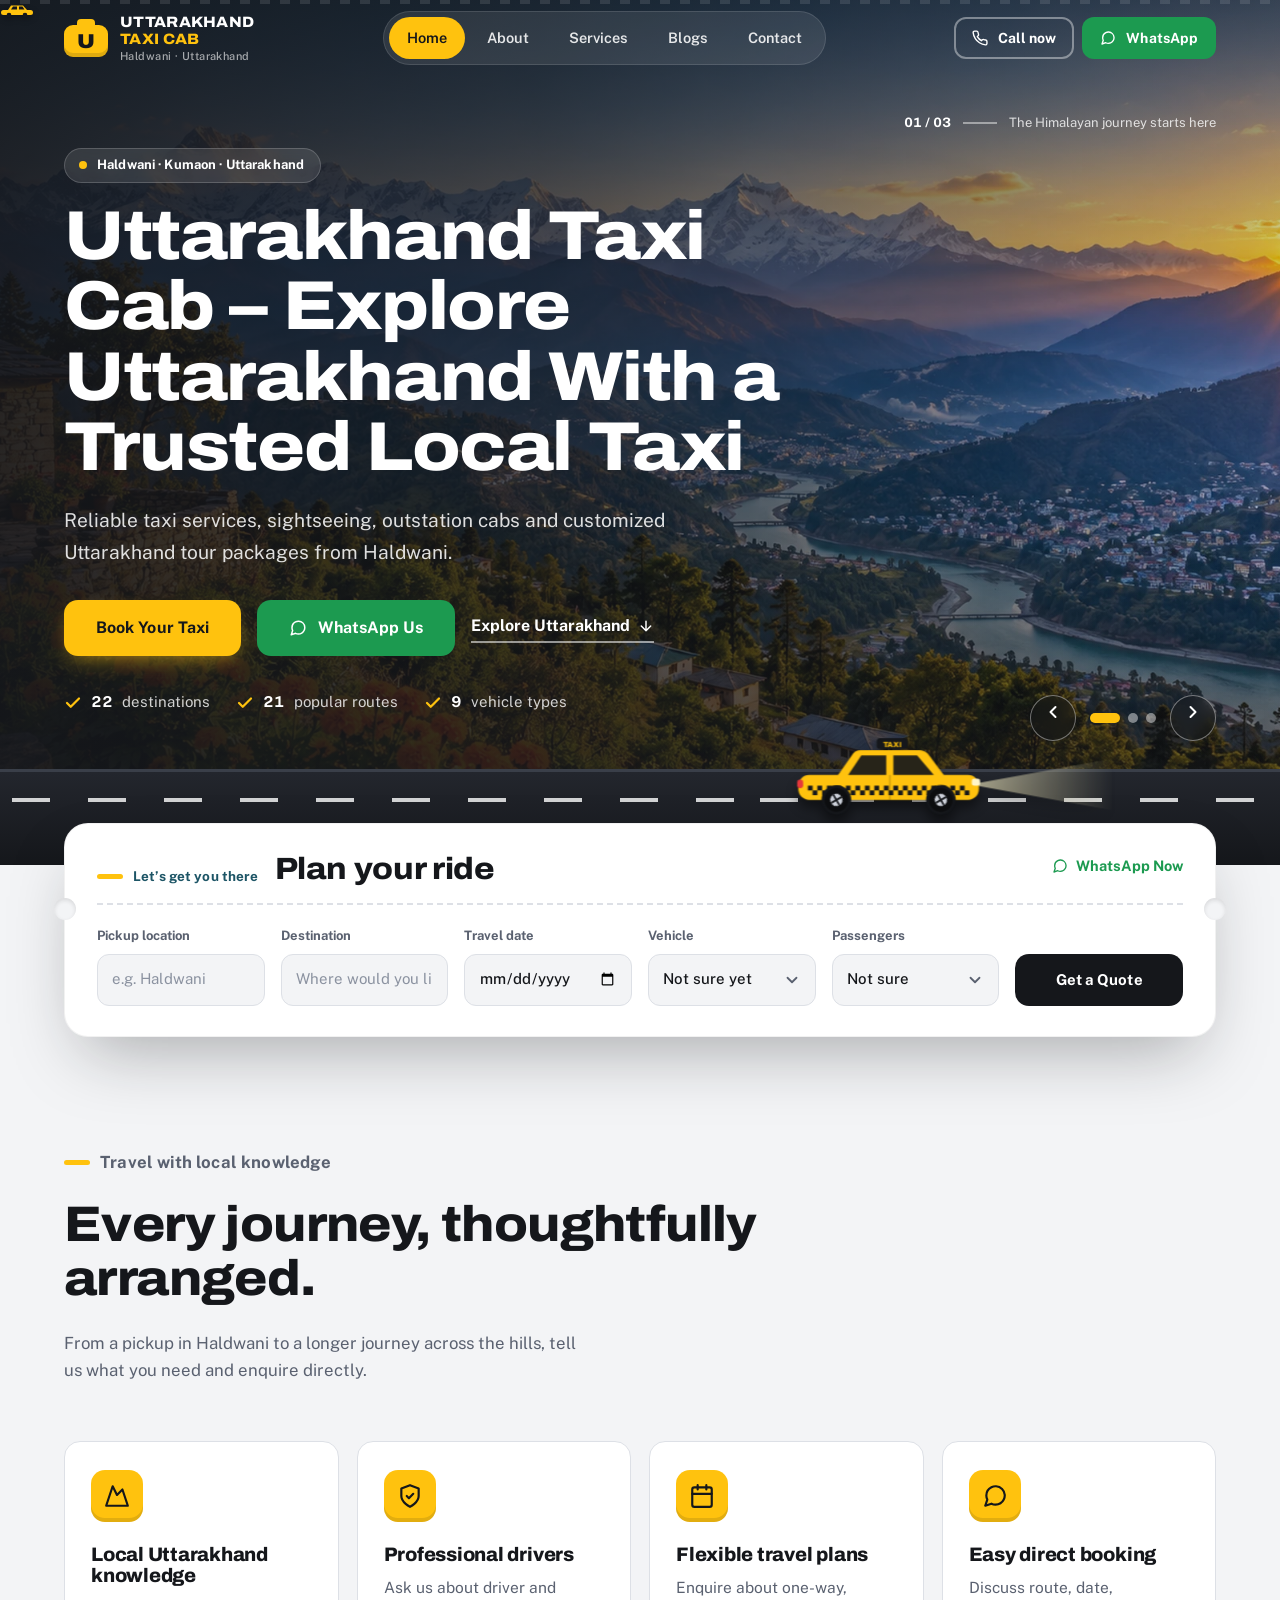
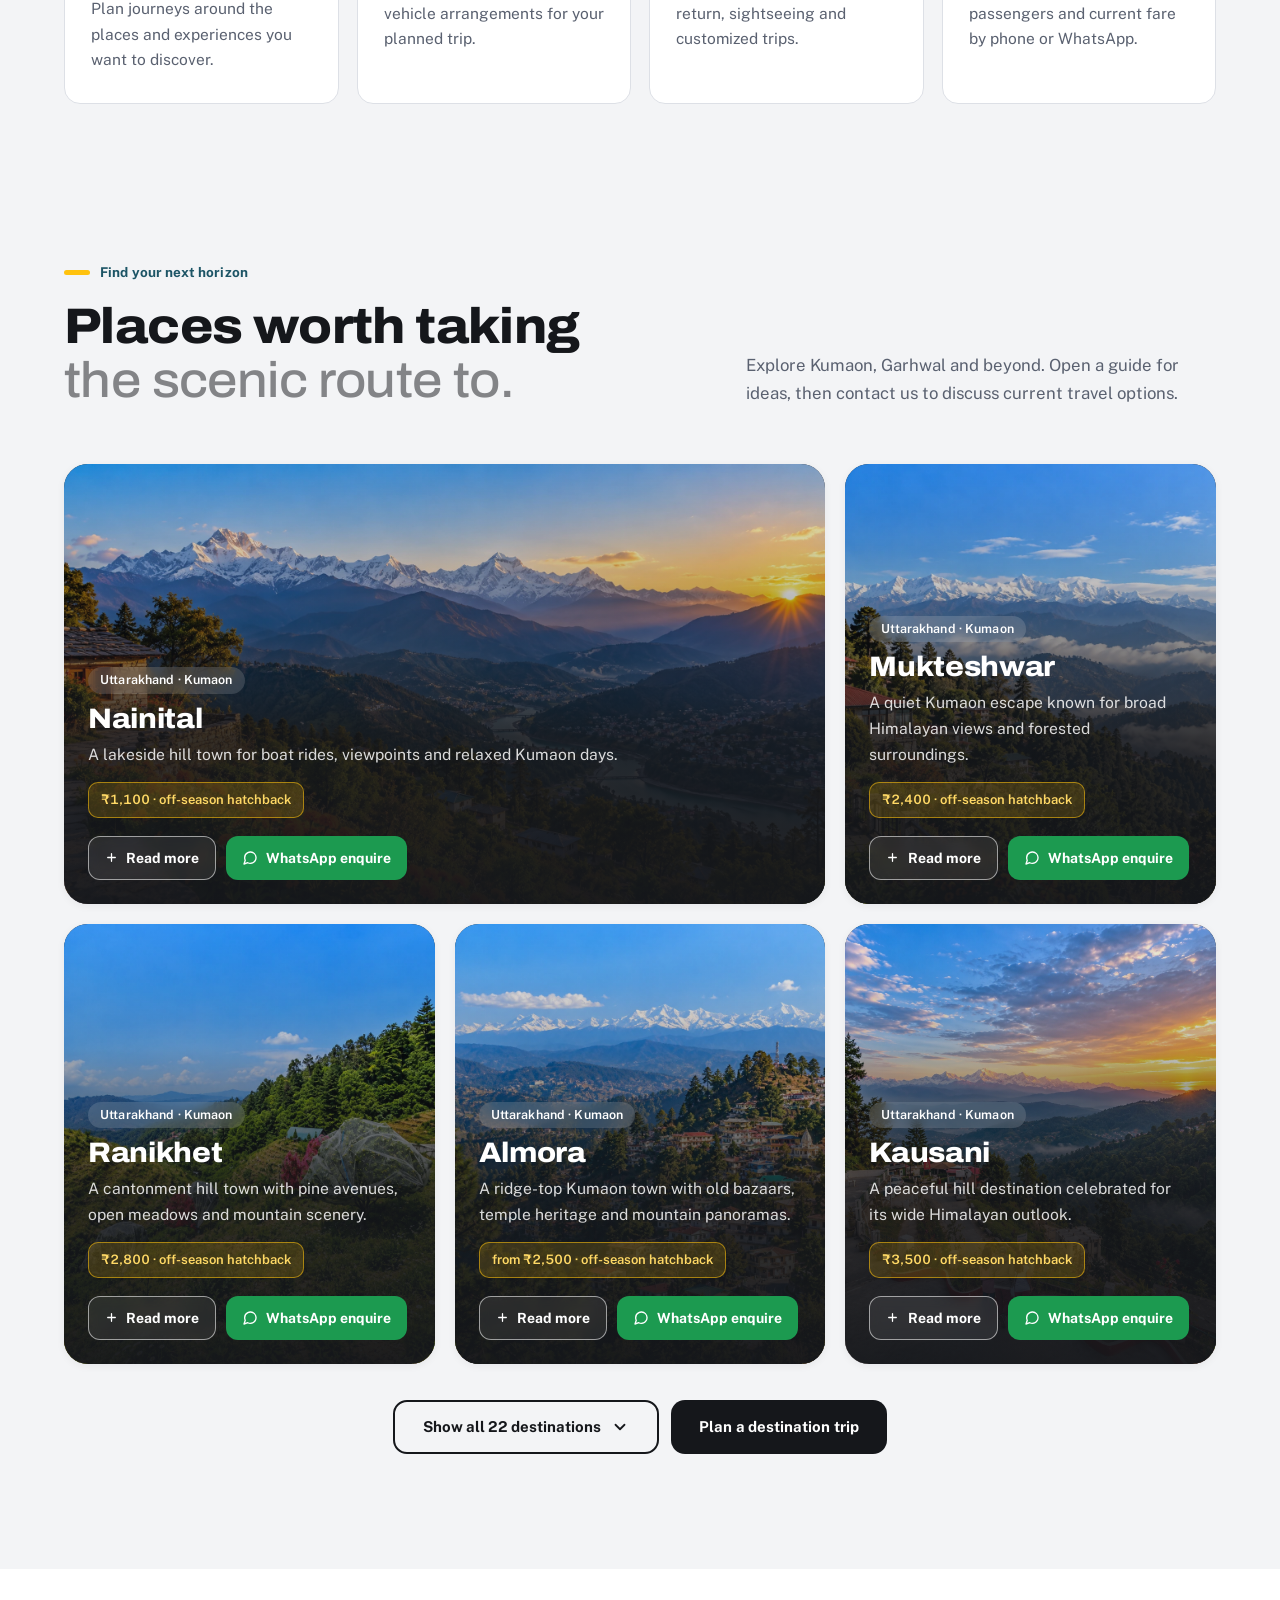
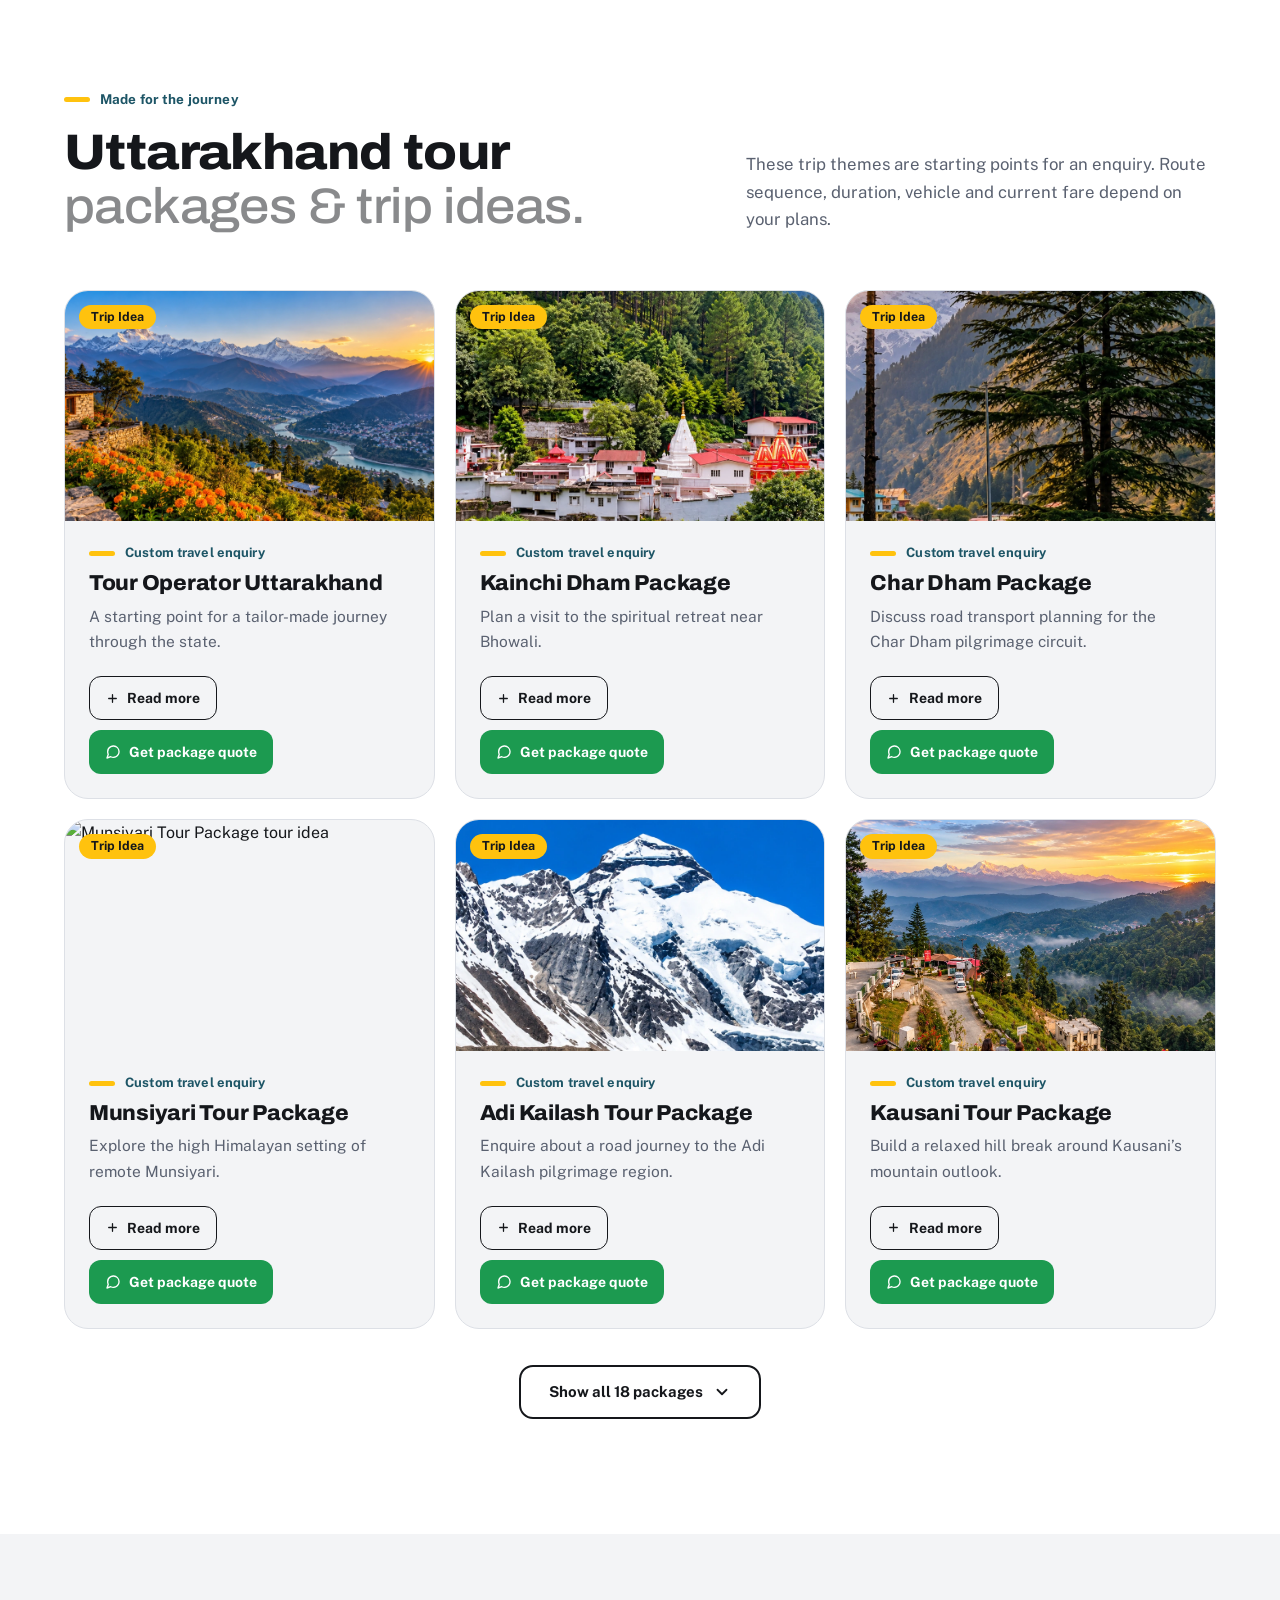
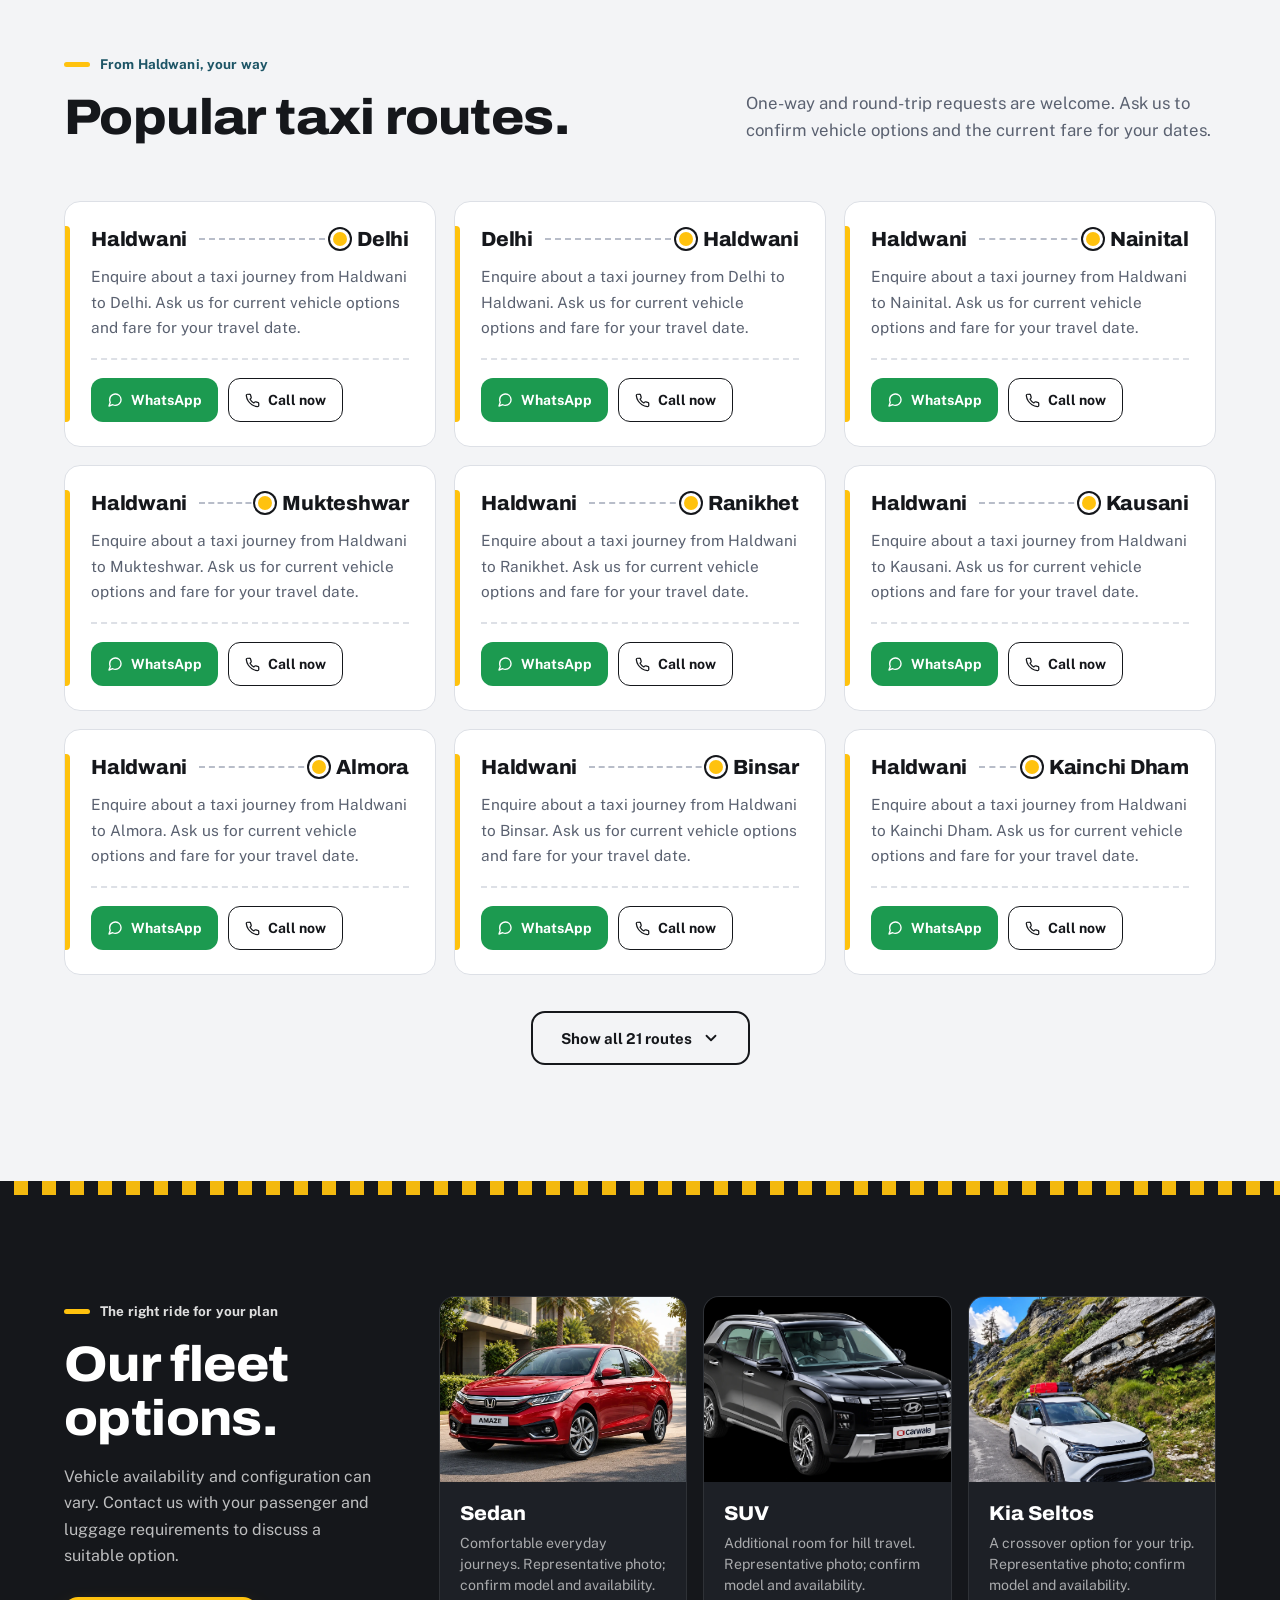
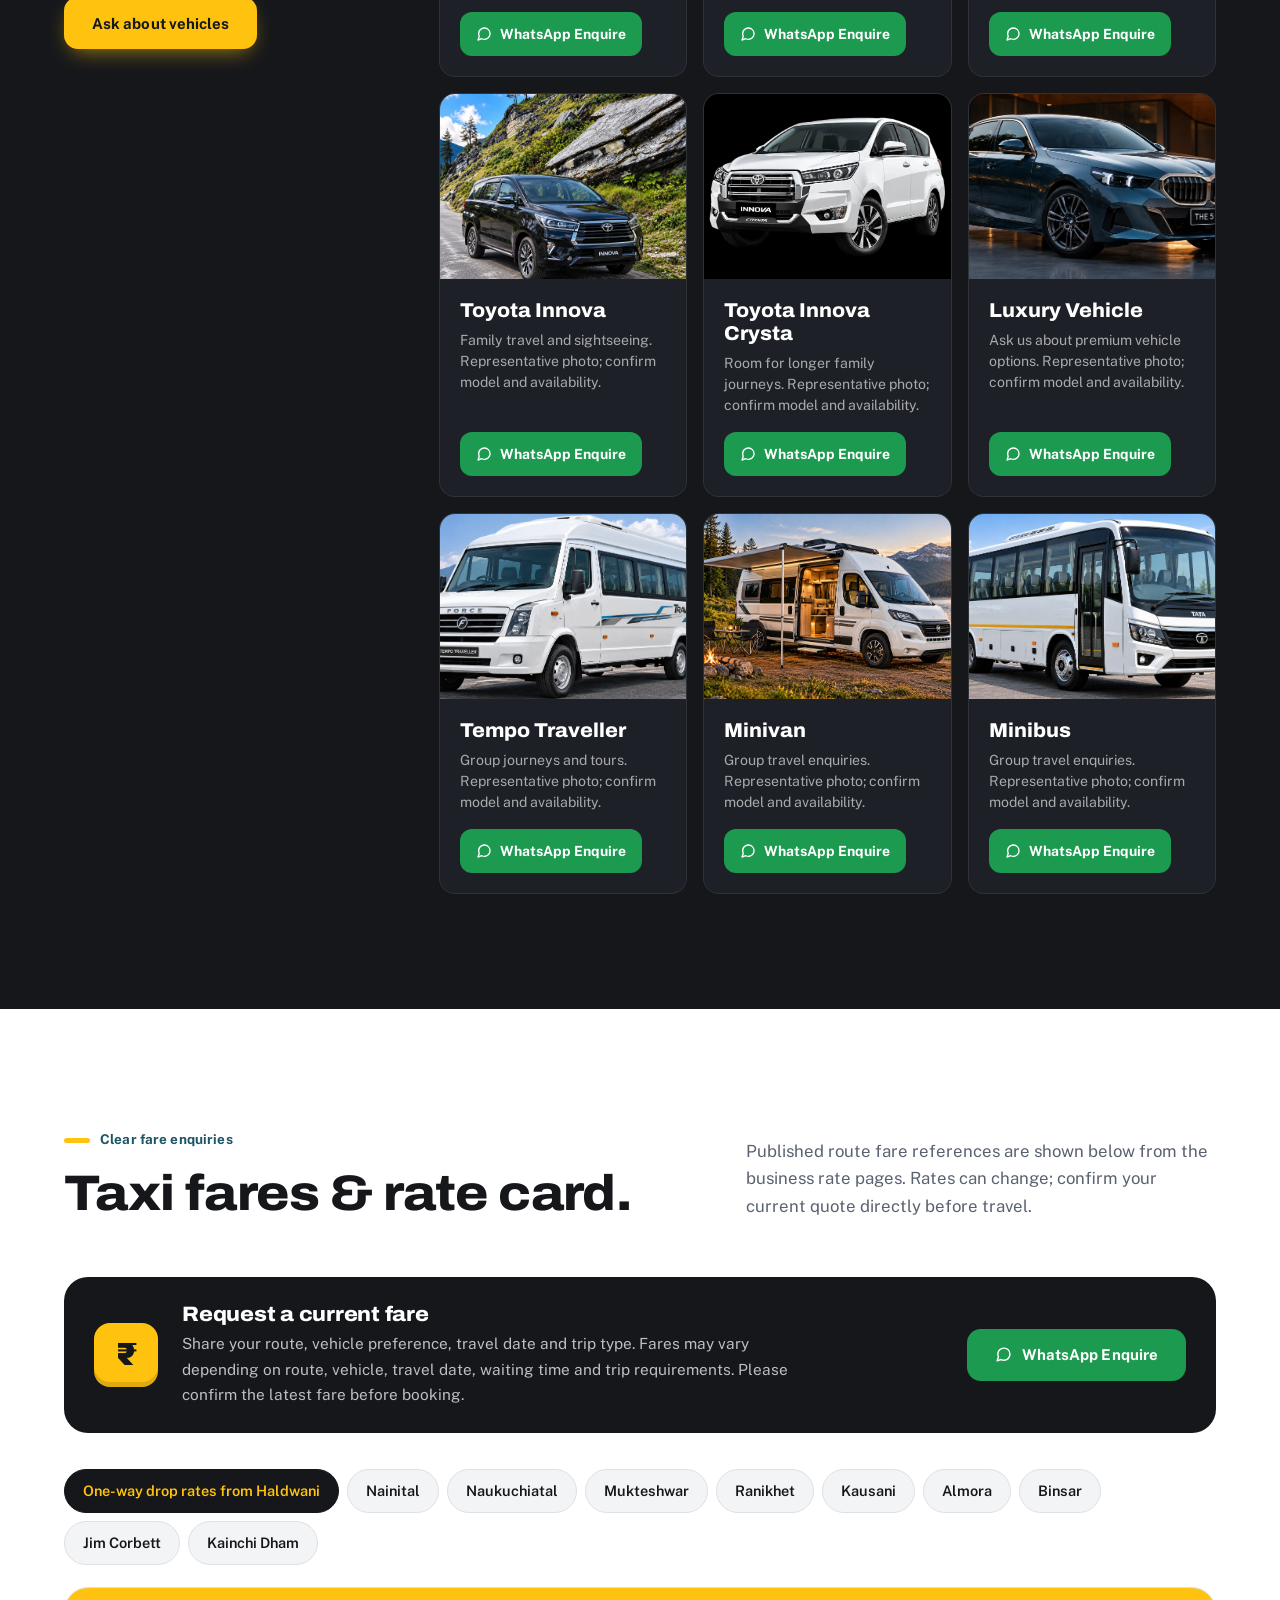
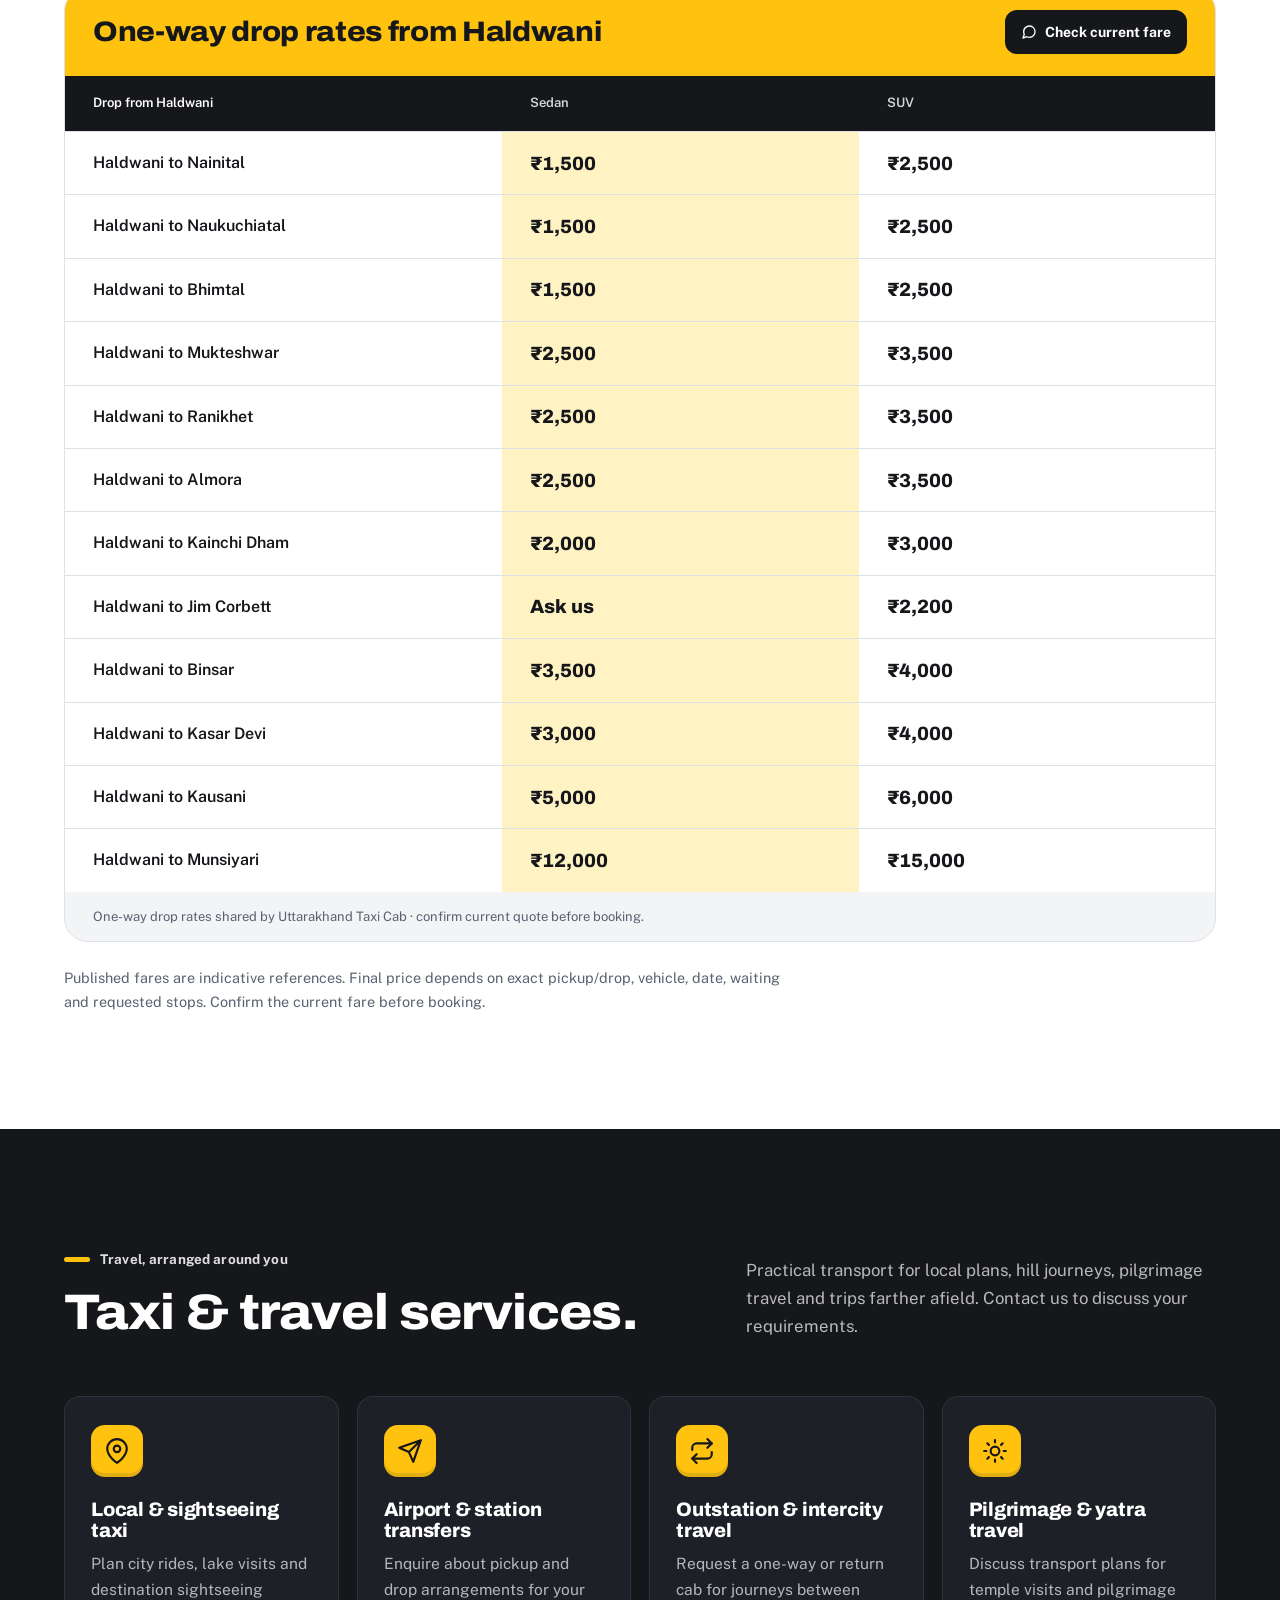
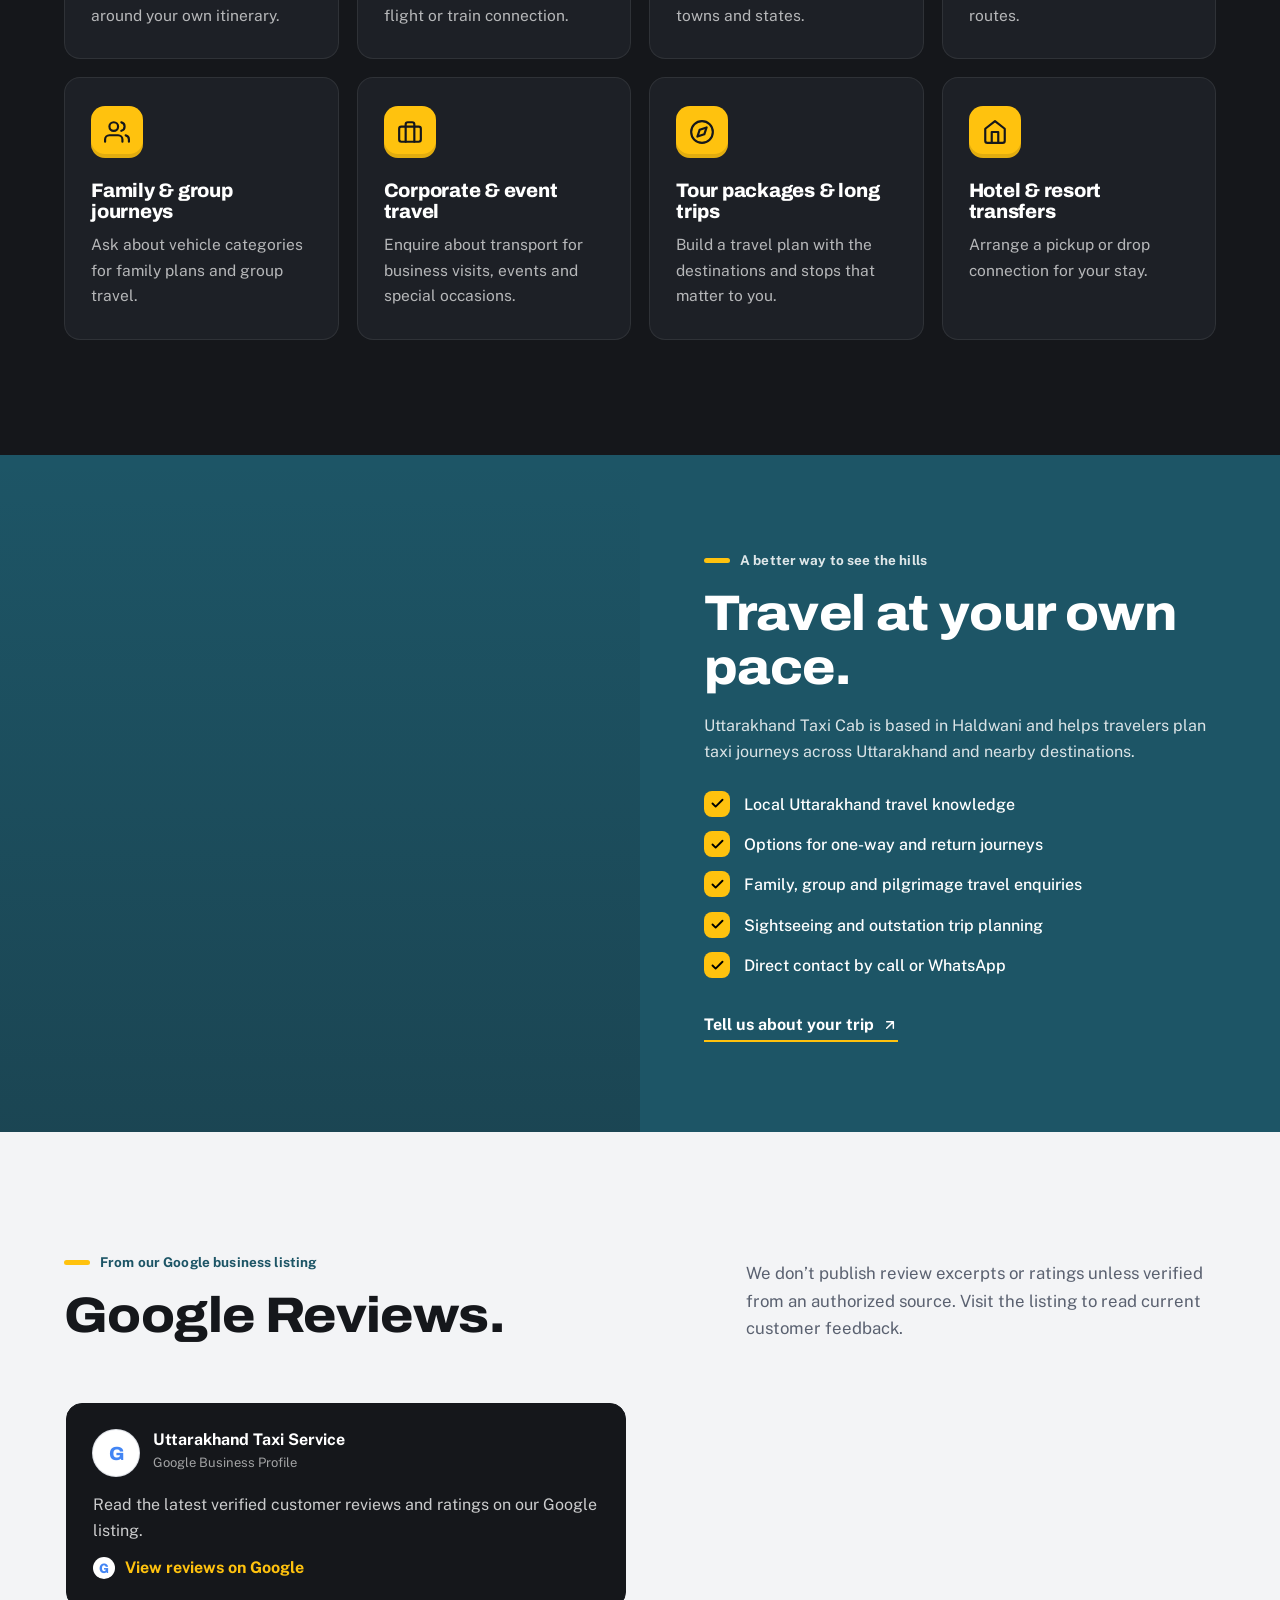
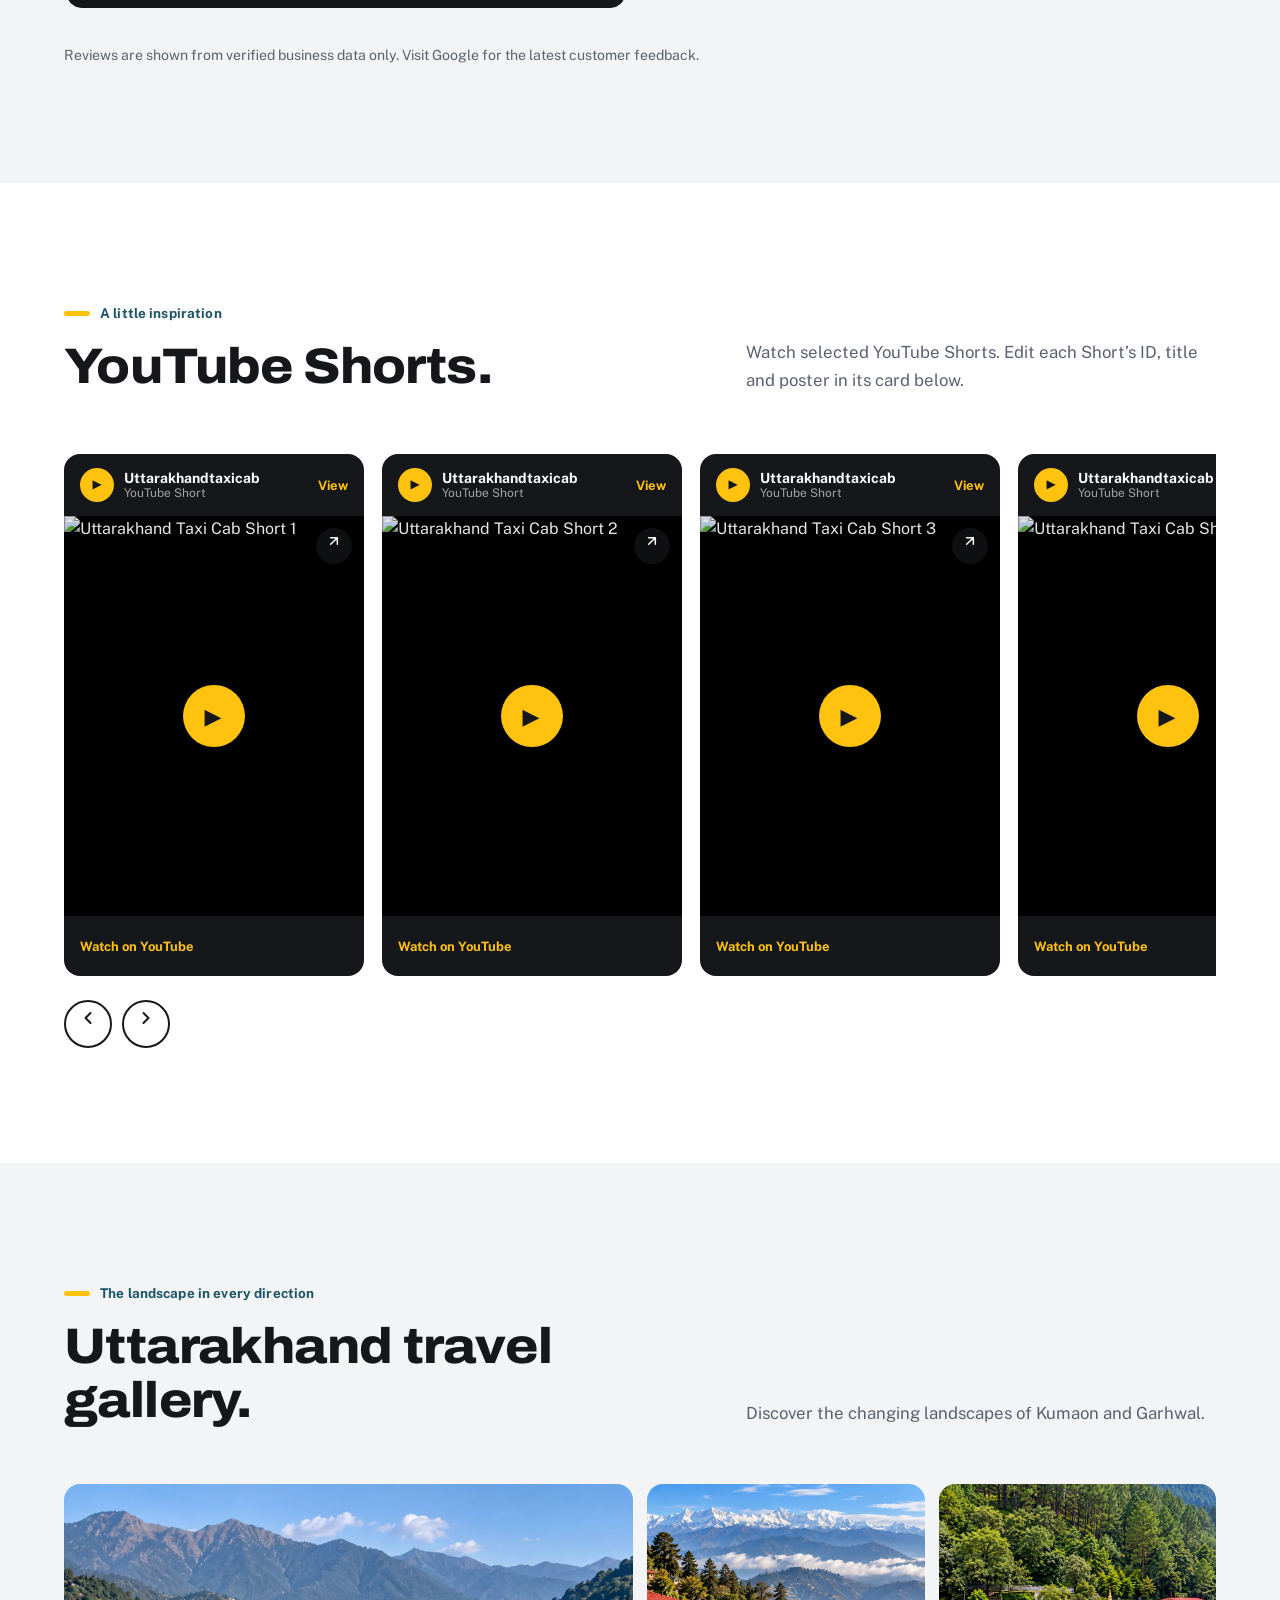
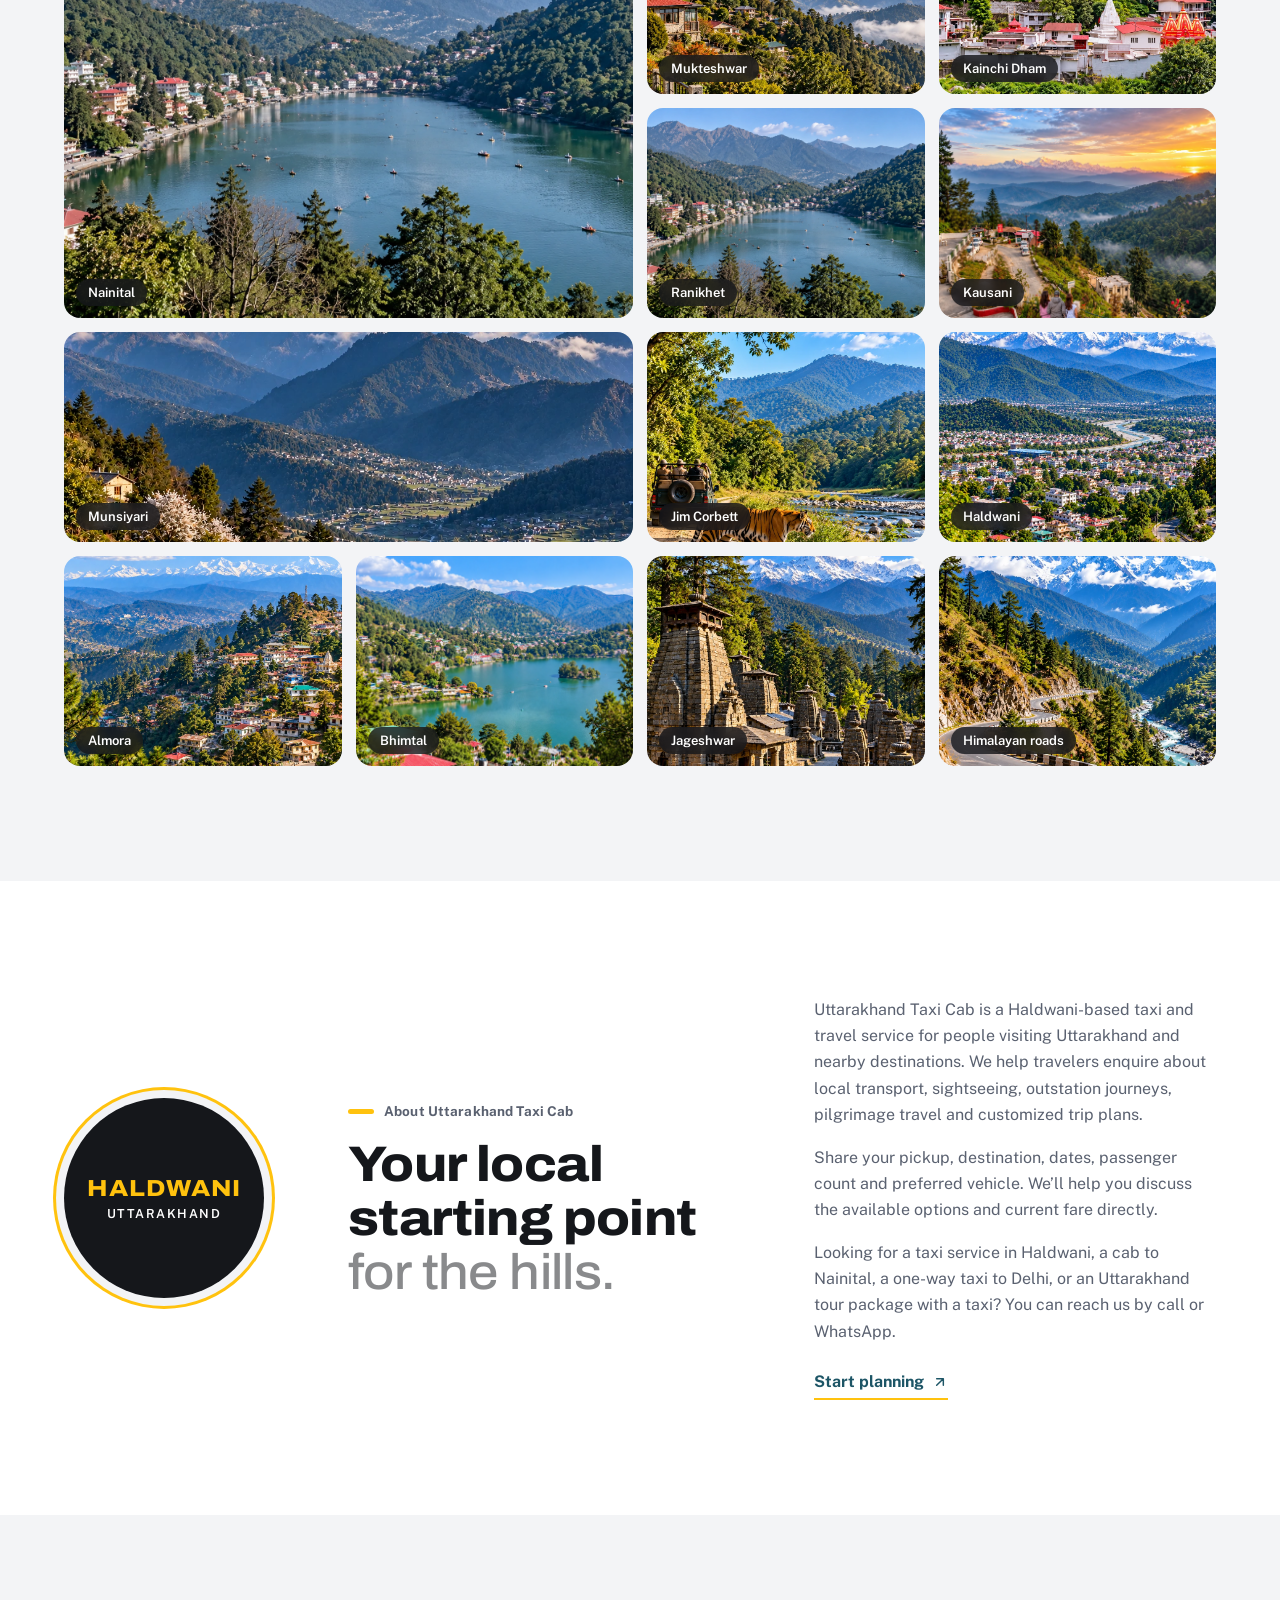
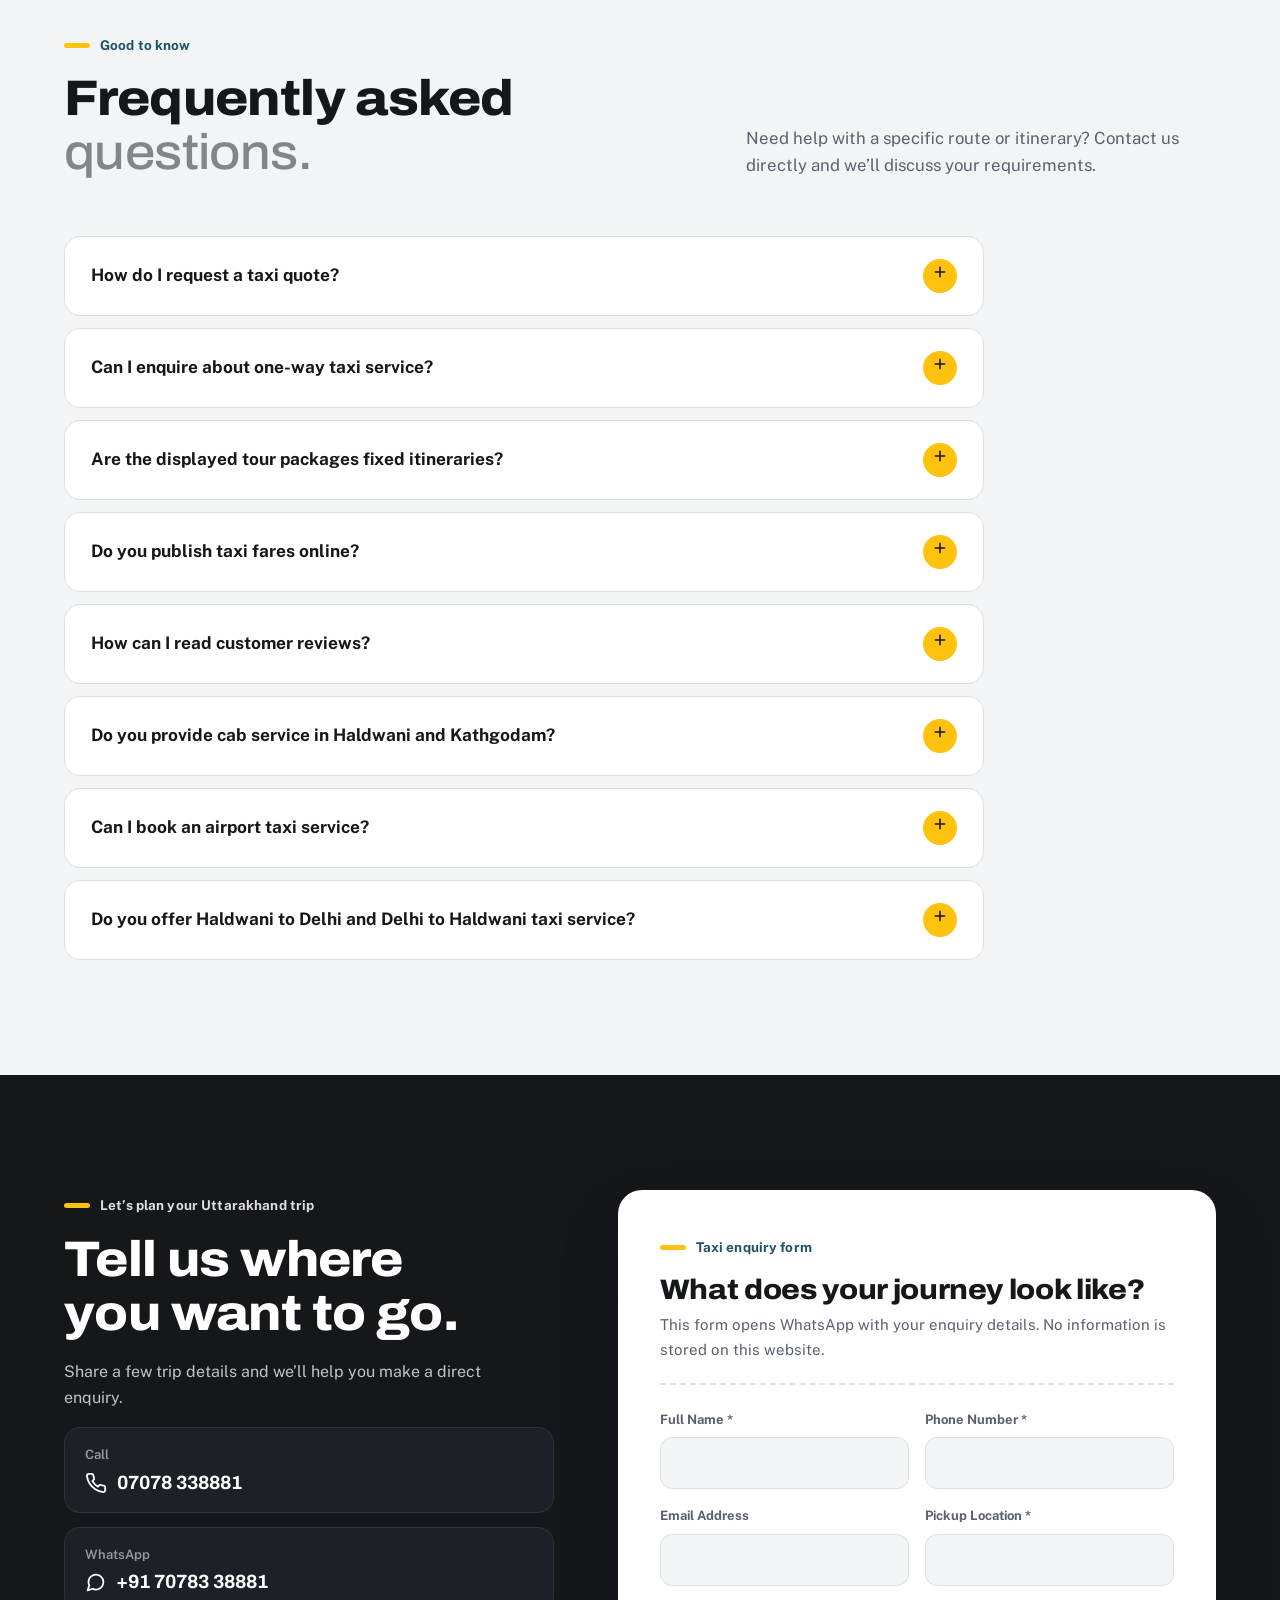
==== commit 14130ec5: "sdfsdfsfsdf" ====
--- a/index.html
+++ b/index.html
@@ -3311,8 +3311,28 @@
     "rating": 5,
     "relativeDate": "",
     "text": "I am from Jalpaiguri, West Bengal. Had an amazing 5-day trip to Munsiyari and Kausani. The Himalayan views, especially Panchachuli peaks and the Kausani sunrise, were absolutely breathtaking.The travel experience was excellent-the car was clean, comfortable, and well-maintained, making long hill drives smooth. The driver was highly skilled, polite, and ensured a safe, stress-free journey throughout.The trek itself was refreshing and peaceful, perfect for nature lovers.Overall, a well-organized and memorable trip. Highly recommended!"
+  },
+   {
+    "author": "jyoti kaur ",
+    "rating": 5,
+    "relativeDate": "",
+    "text": "We had a great experience with Mr. Zohaib. He was punctual, professional, and very courteous throughout the ride. The car was clean and comfortable, and he drove safely while making the journey smooth and stress-free. I truly appreciated his polite attitude and excellent service. I would definitely recommend him to others and would be happy to ride with him again.”
+
+Above all, he is an excellent guide who can enhance your Trip more beautiful as he knows a lot of places to visit
+I must tell you that he is a very familiar person you can totally rely on him😊"
+  },
+{
+    "author": "Neelmani singh",
+    "rating": 5,
+    "relativeDate": "",
+    "text": "Sab kuch bahot acha tha bahot acha experience hai driver ka behaviour bhi kafi sweet hai view bhi bahot beautiful hai. Cab service Haldwani
+There drivers are very friendly and gave a good advices for sight seeing and there cars are totally good and in very best condition"
   }
-    
+
+   
+  
+
+
     
     
     ]</script>
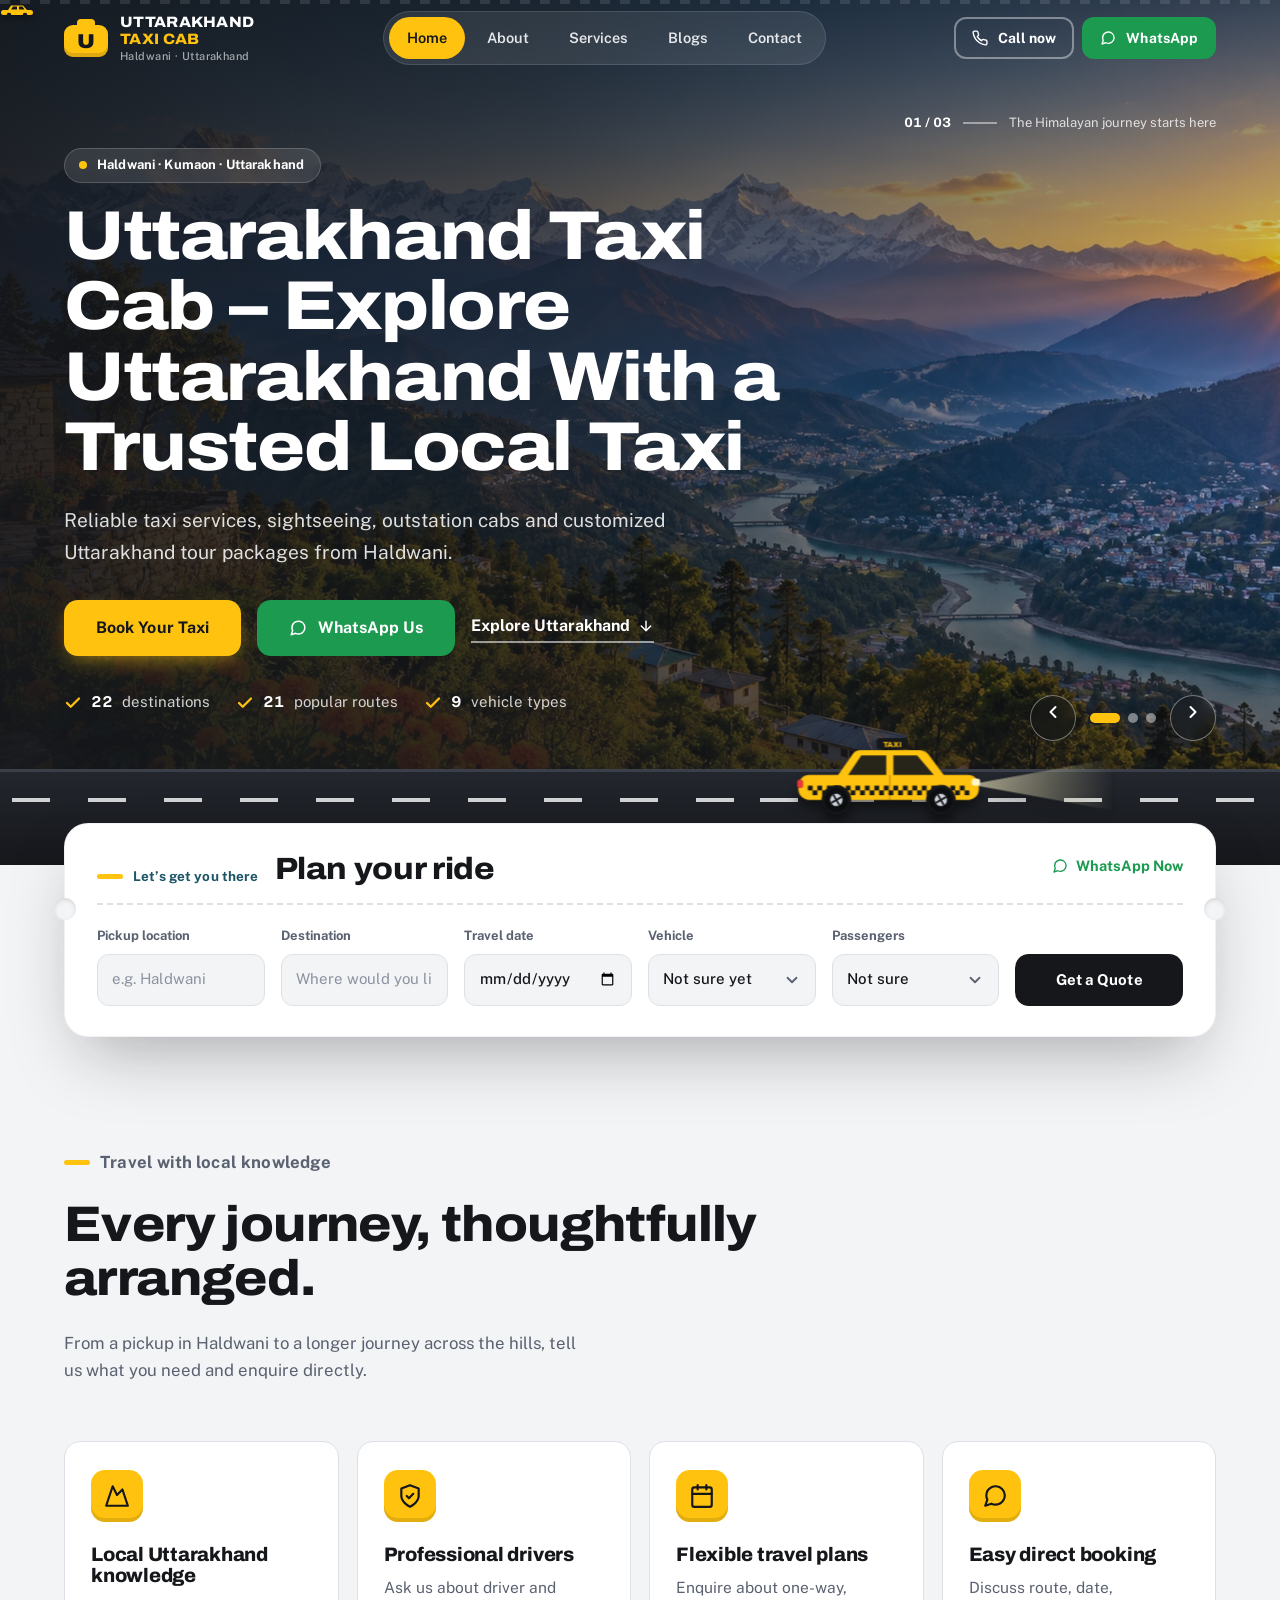
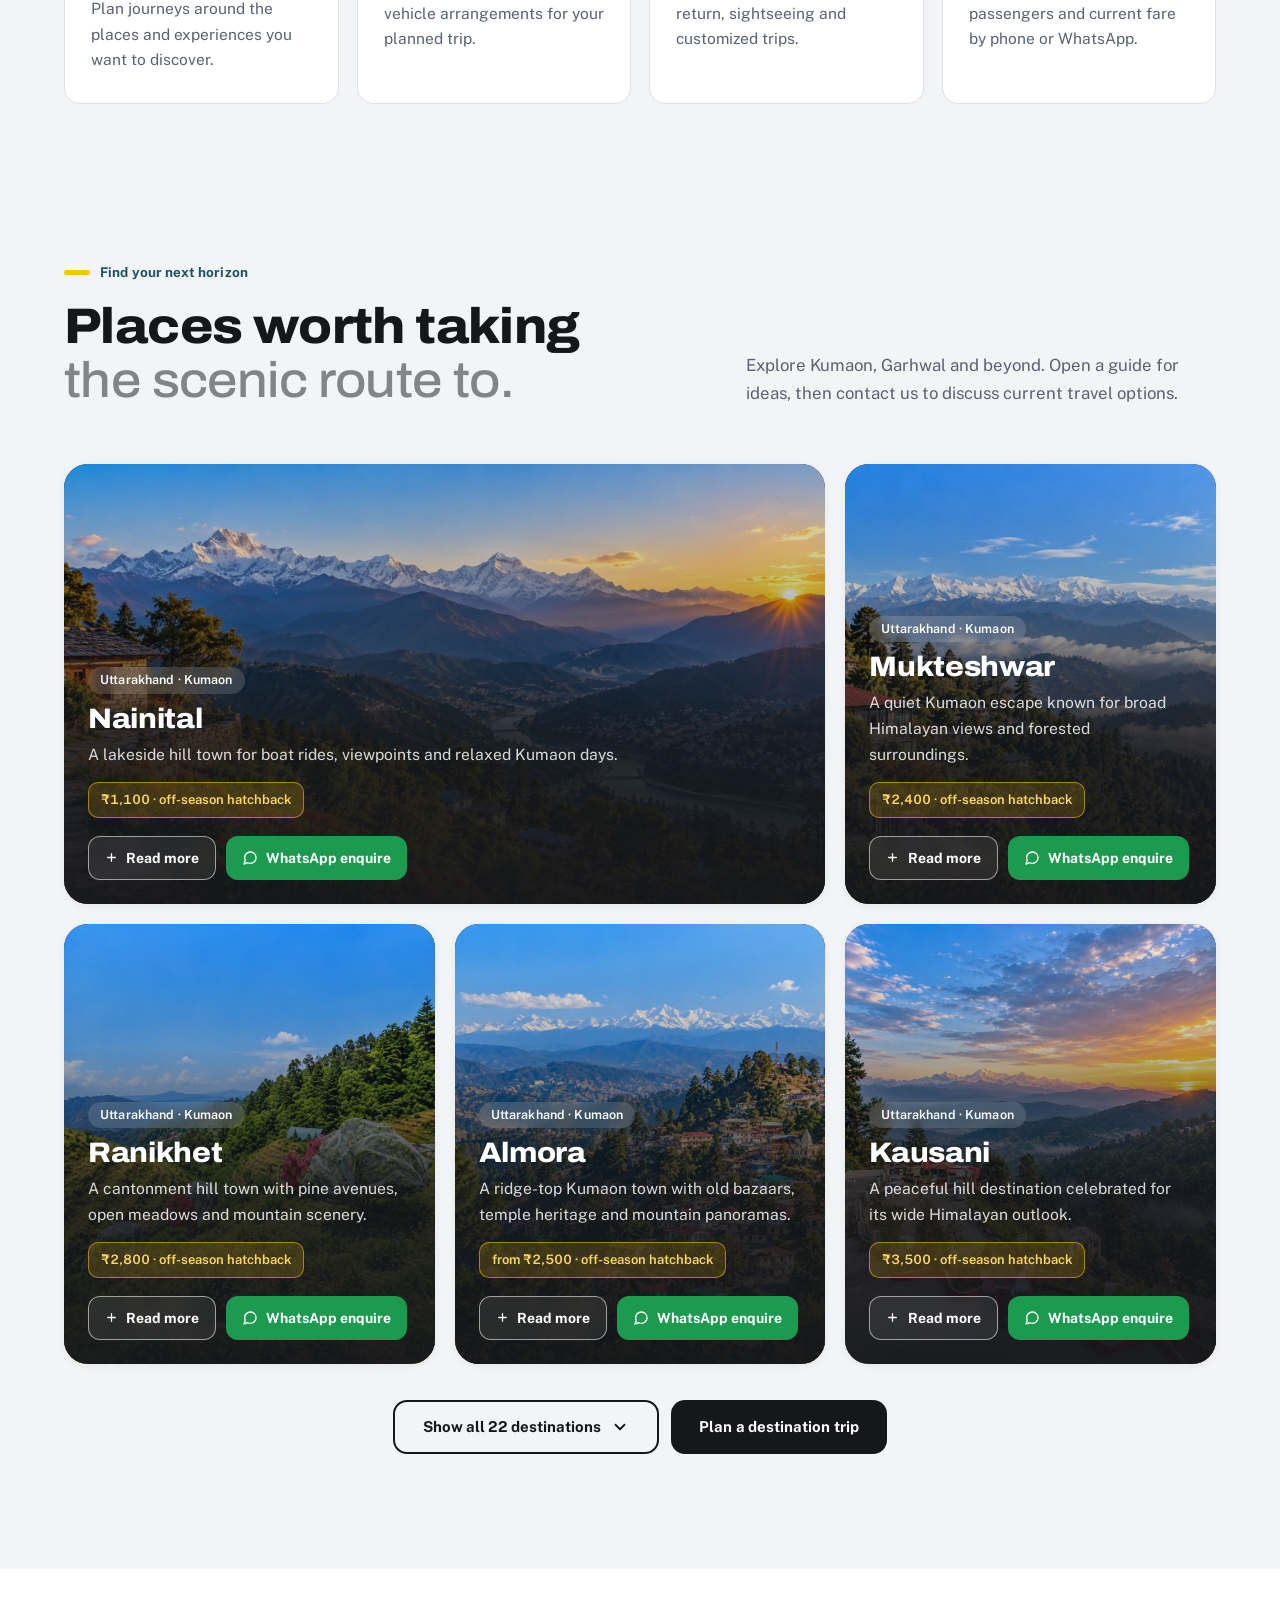
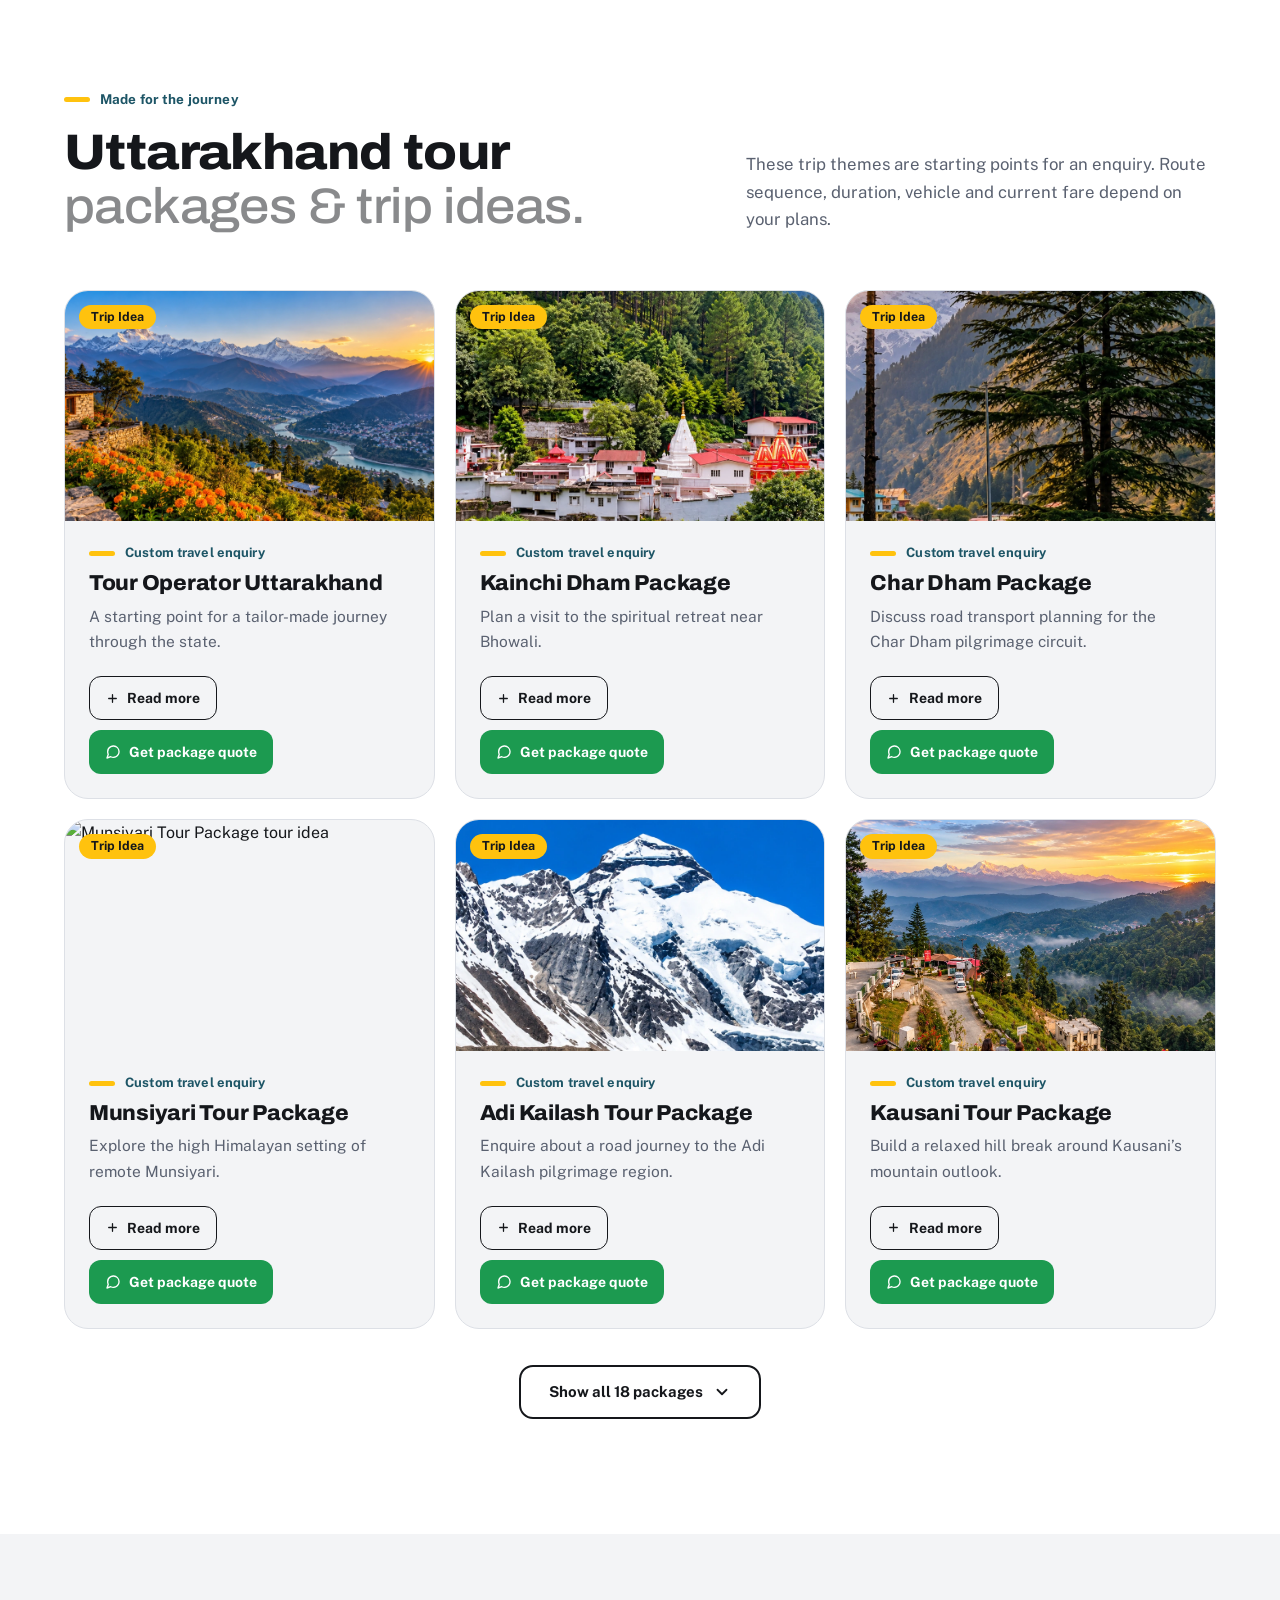
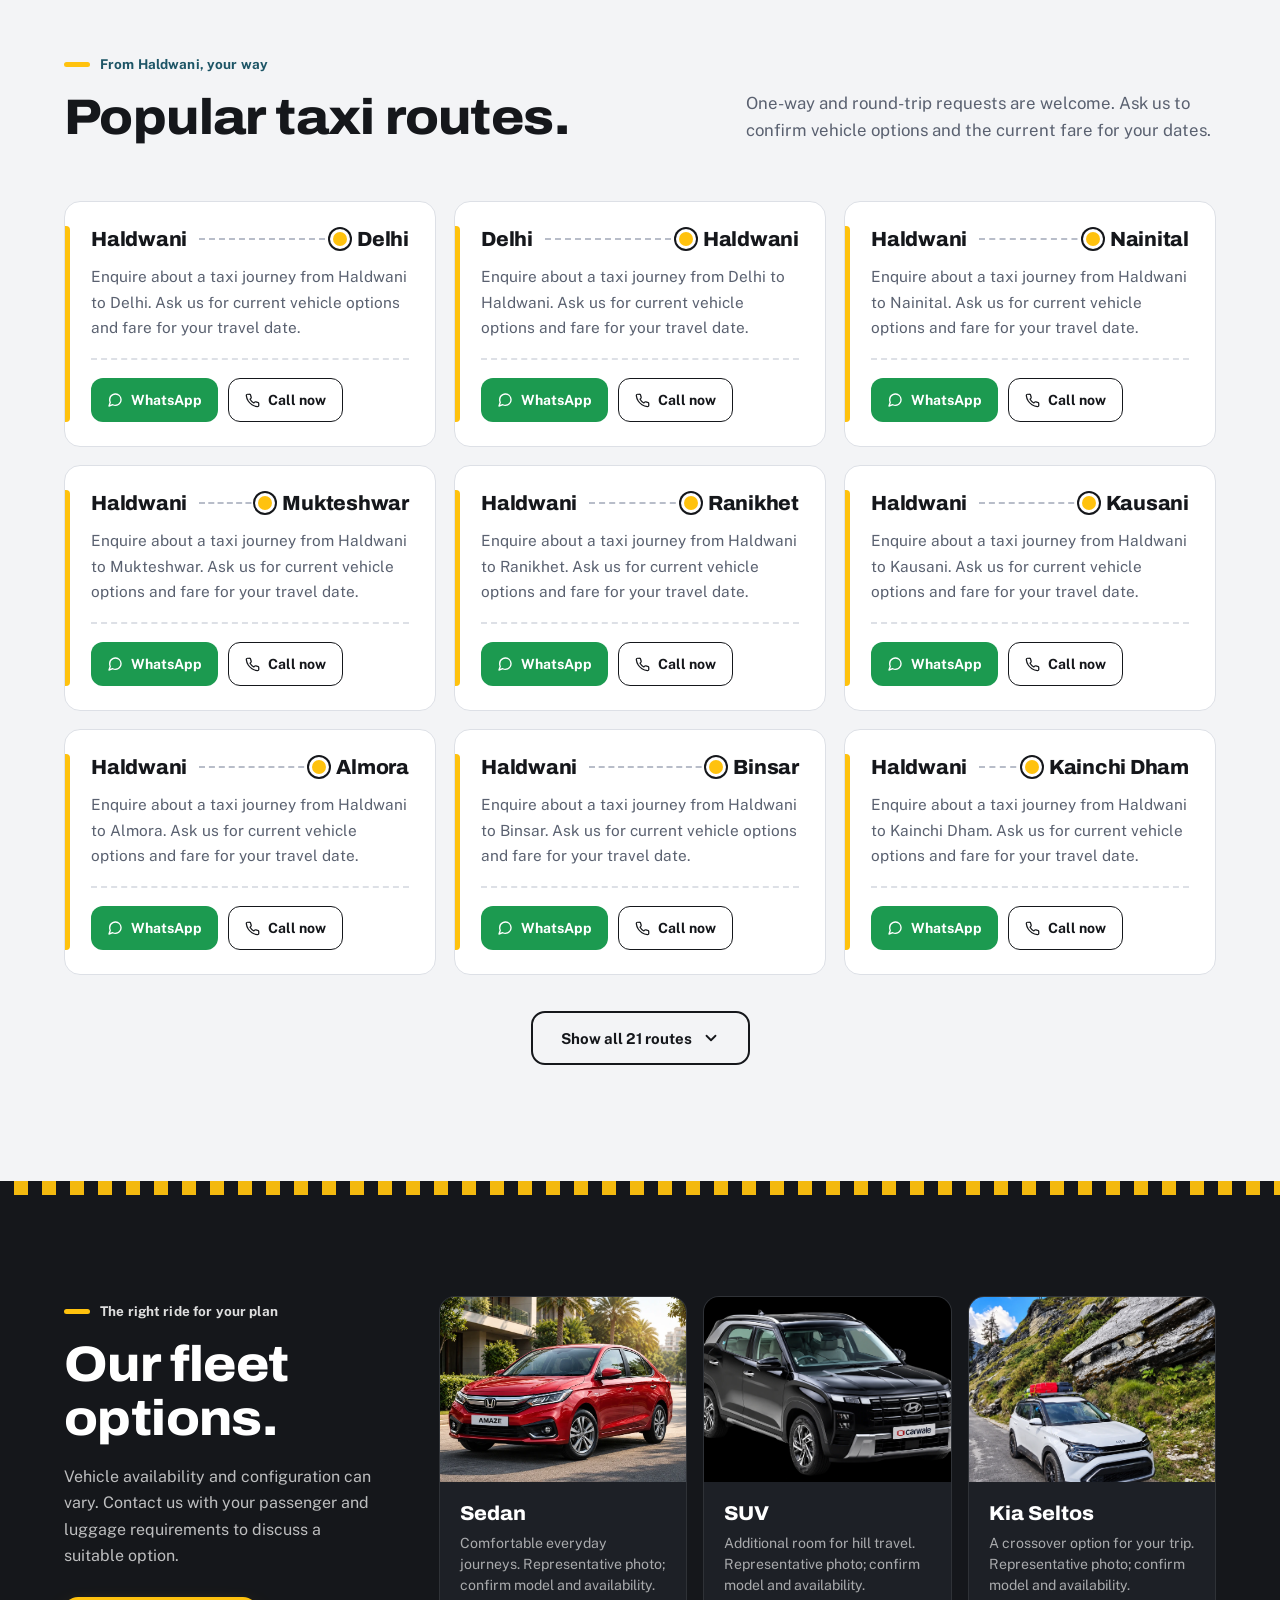
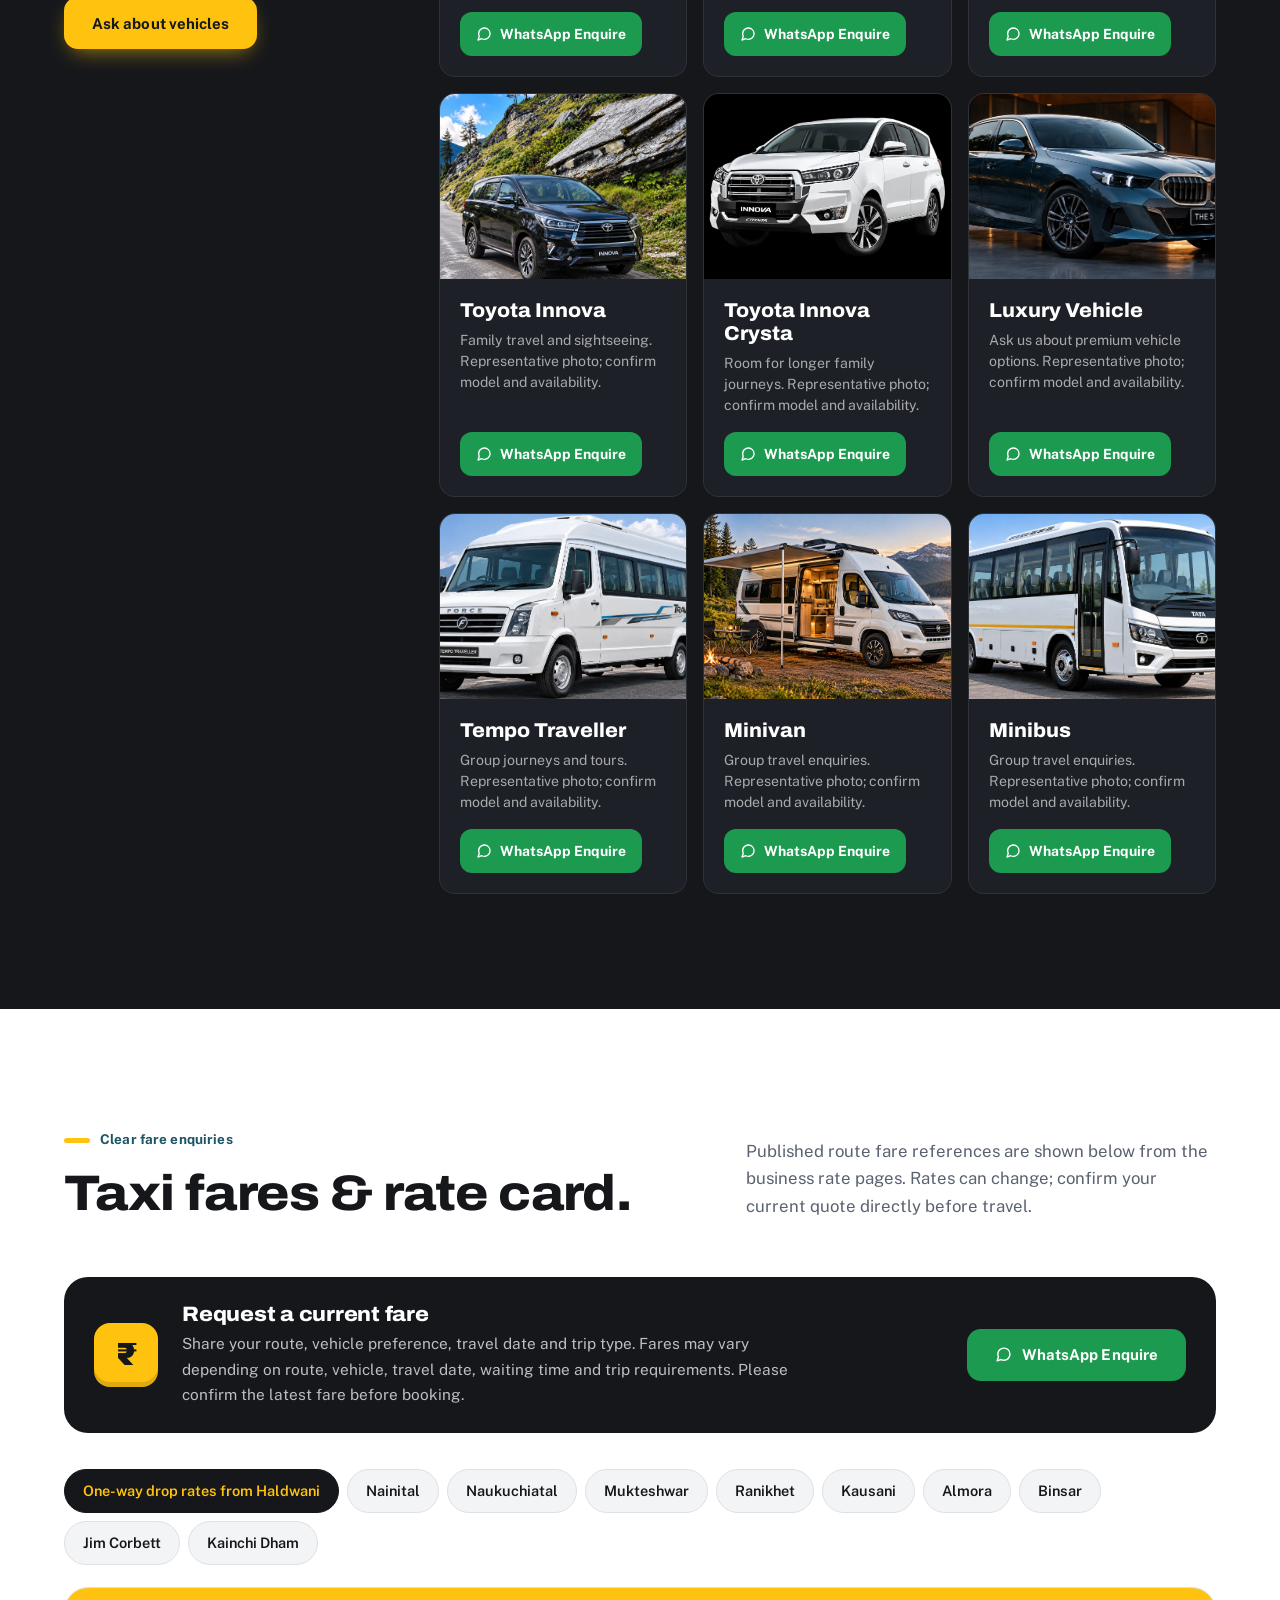
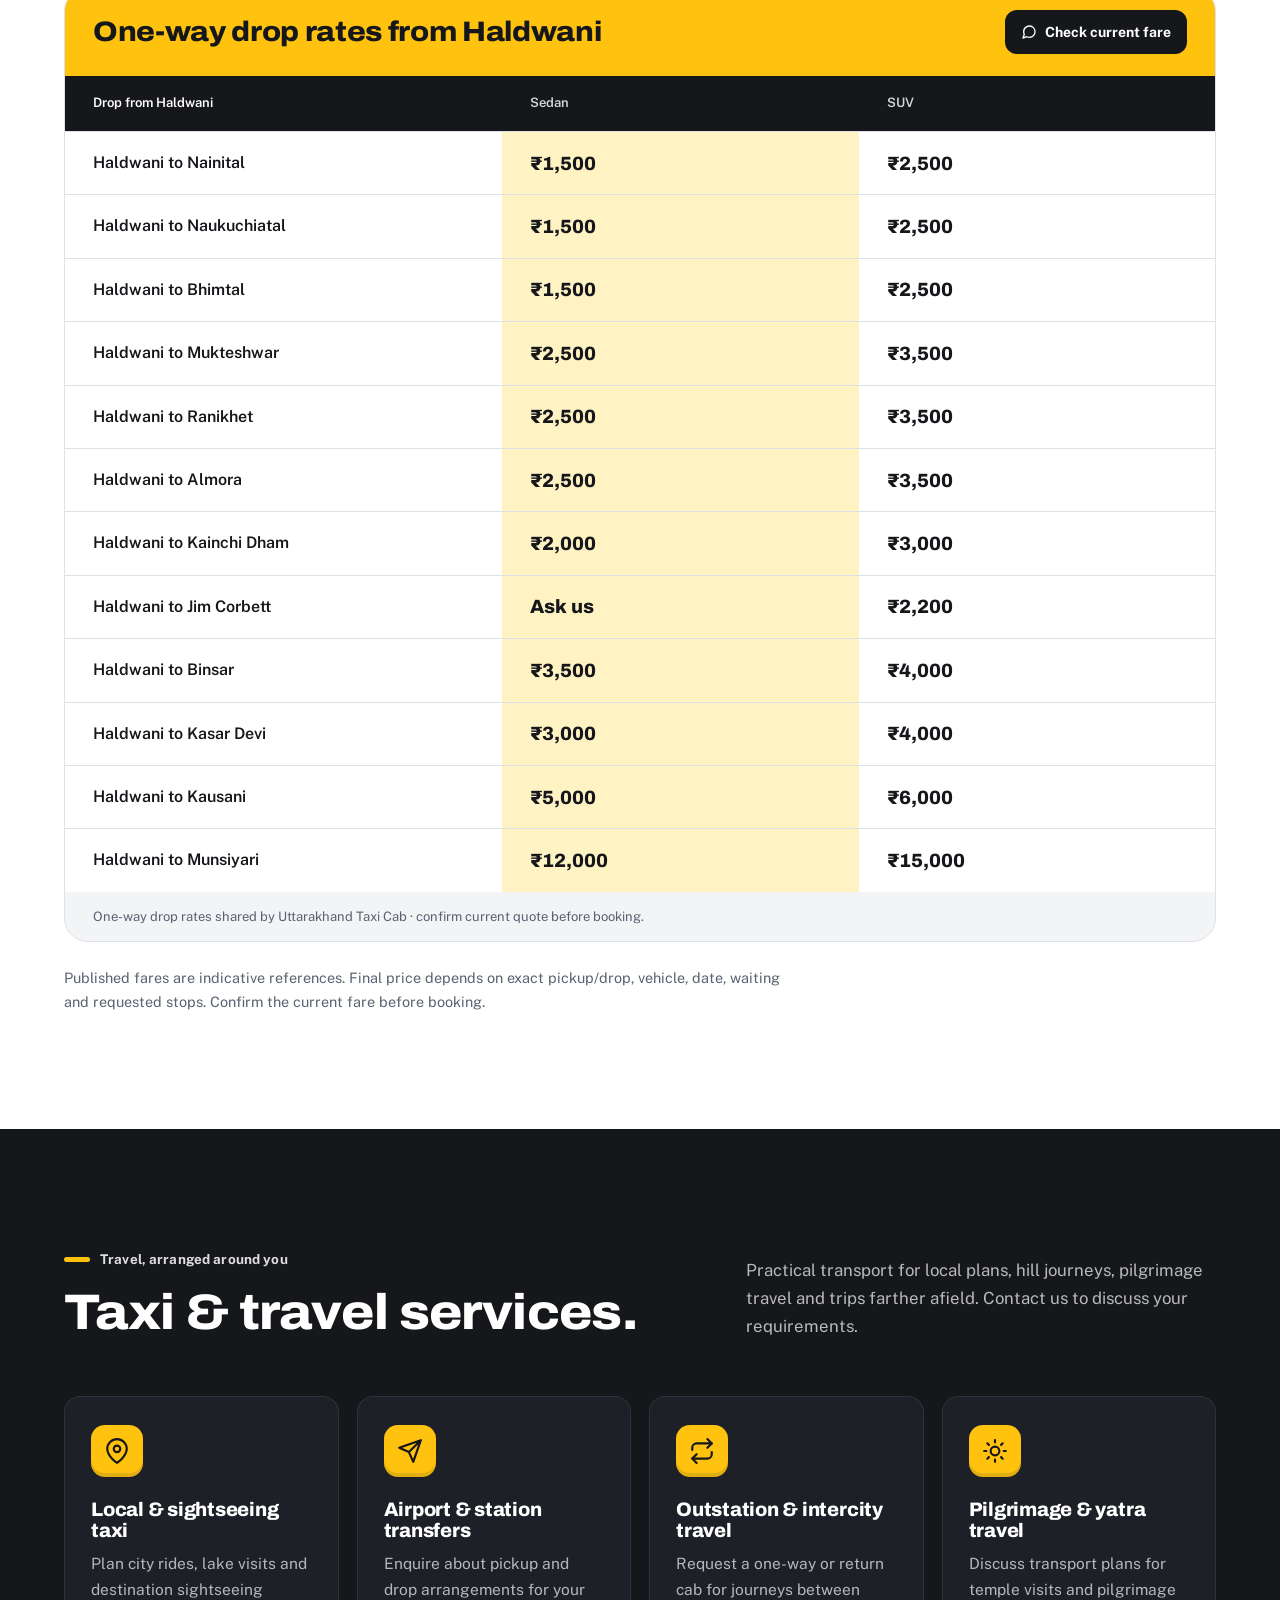
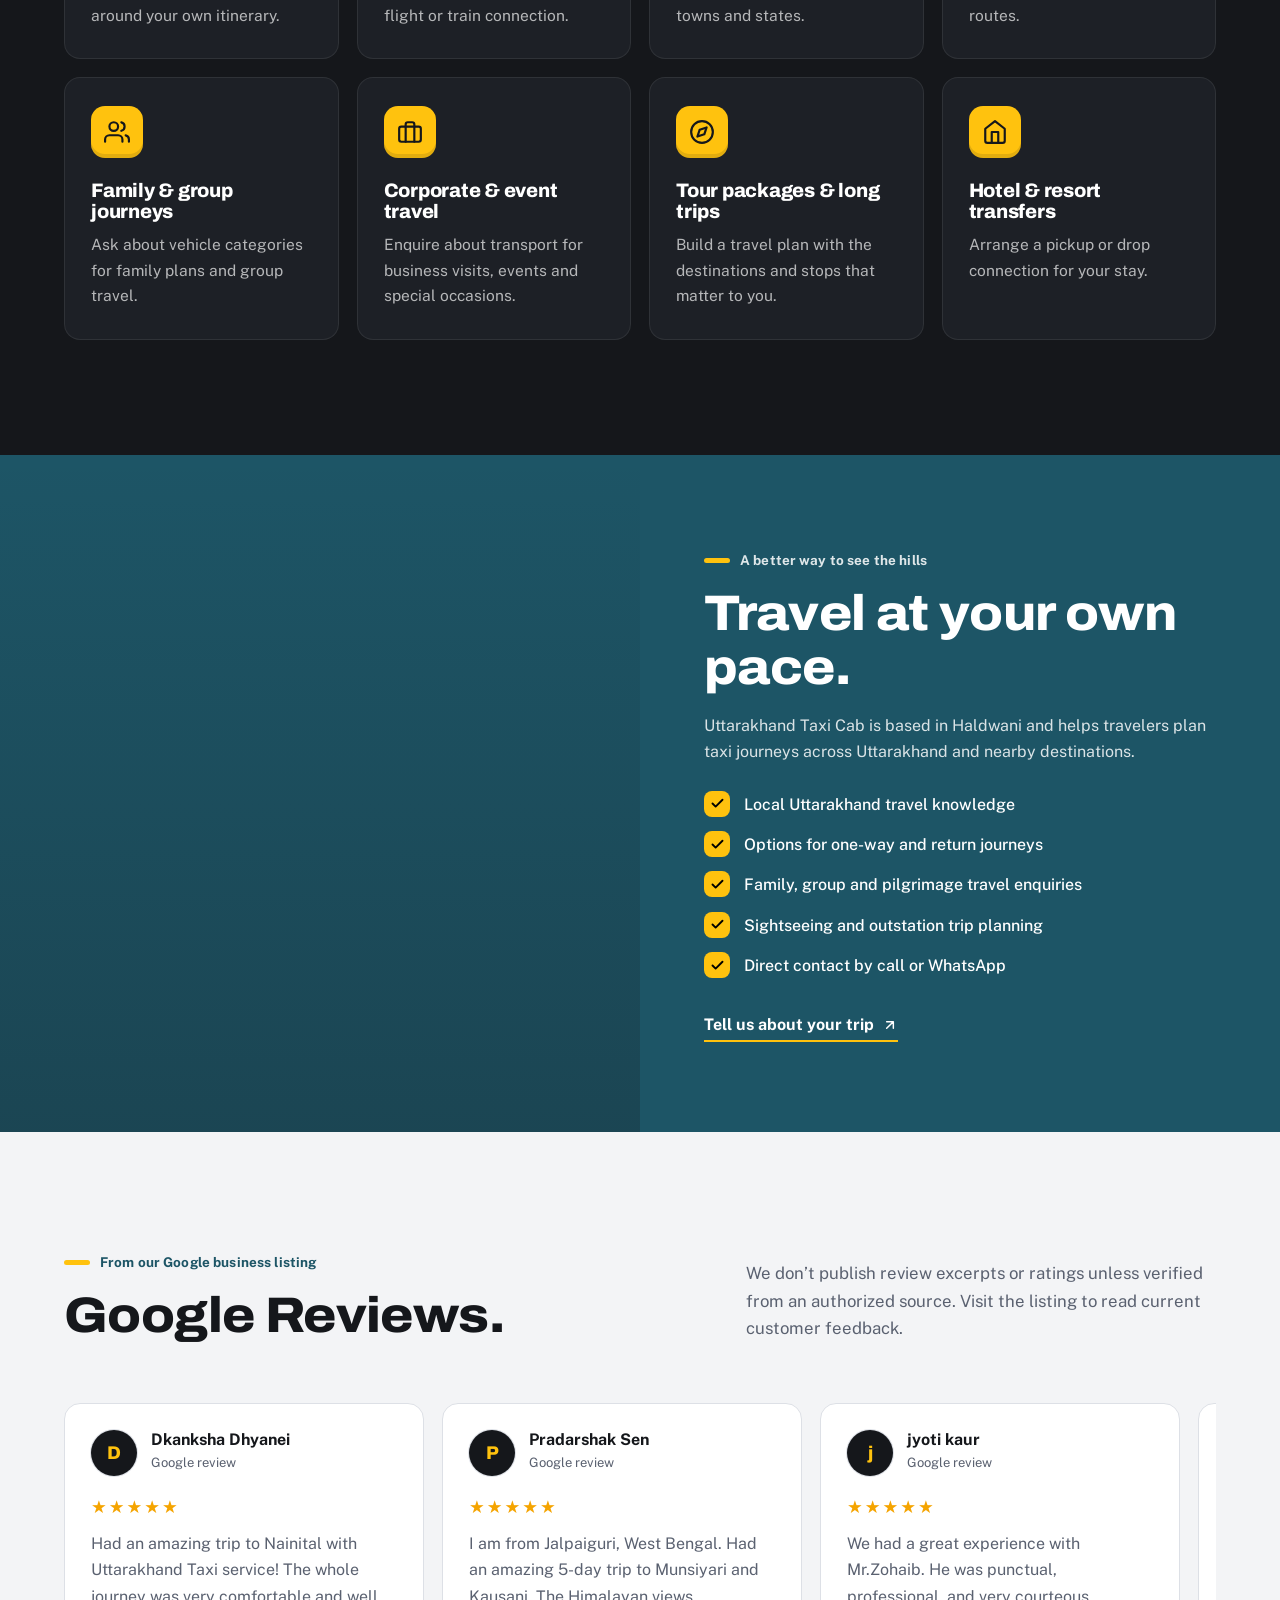
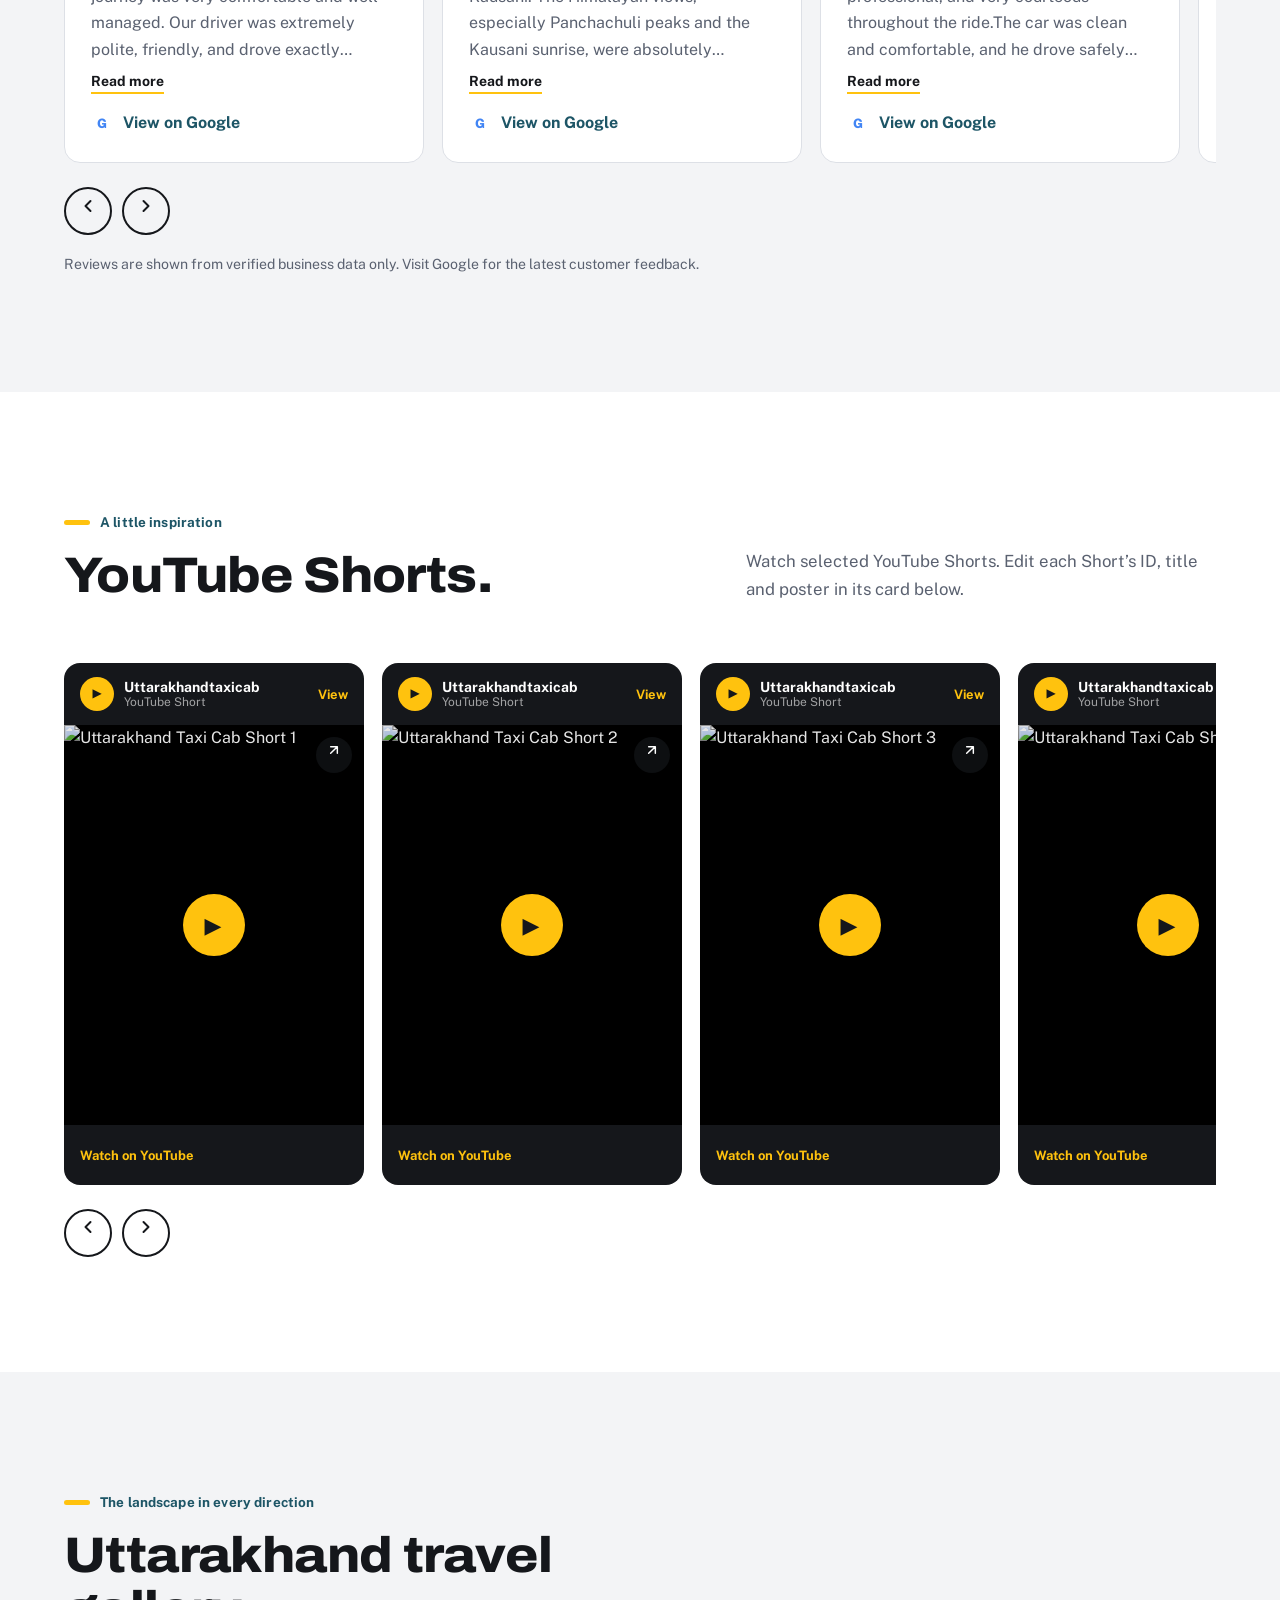
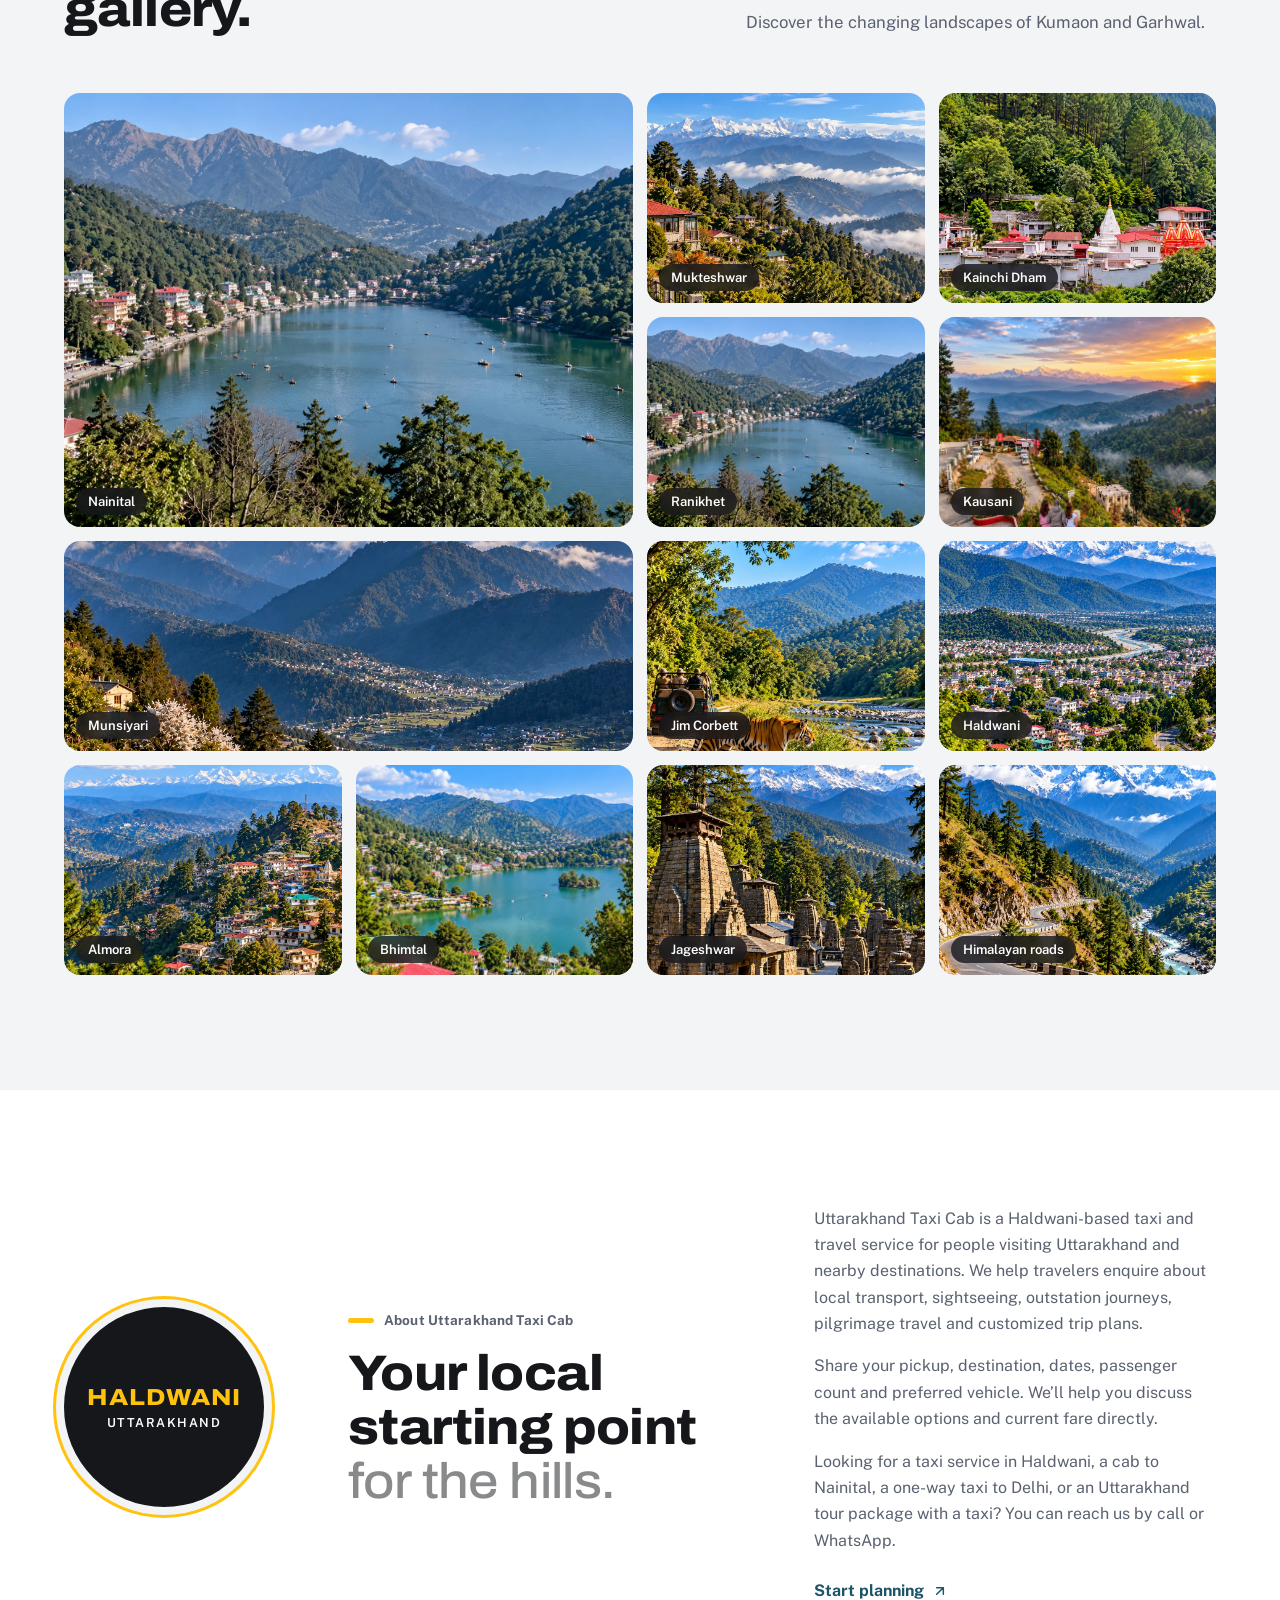
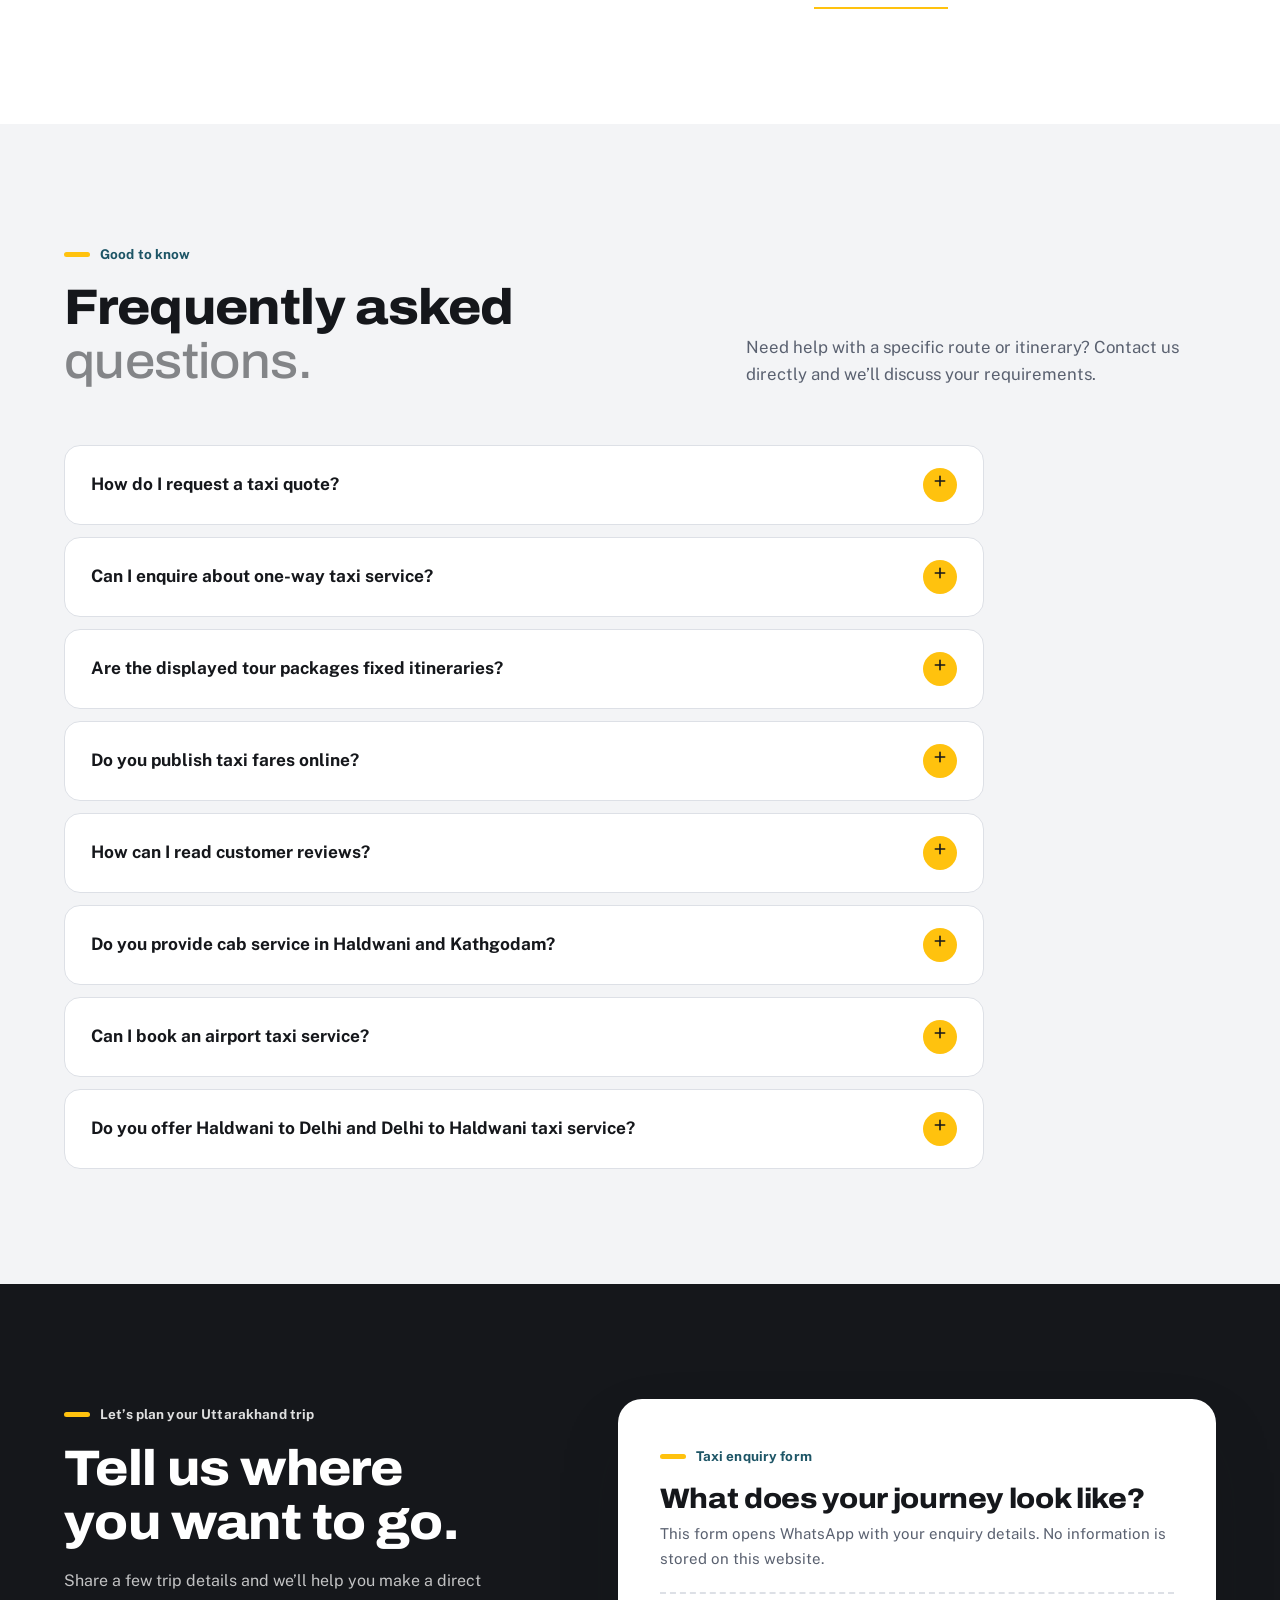
==== commit e3fb2b86: "dghdfgdgd" ====
--- a/index.html
+++ b/index.html
@@ -3316,24 +3316,17 @@
     "author": "jyoti kaur ",
     "rating": 5,
     "relativeDate": "",
-    "text": "We had a great experience with Mr. Zohaib. He was punctual, professional, and very courteous throughout the ride. The car was clean and comfortable, and he drove safely while making the journey smooth and stress-free. I truly appreciated his polite attitude and excellent service. I would definitely recommend him to others and would be happy to ride with him again.”
-
-Above all, he is an excellent guide who can enhance your Trip more beautiful as he knows a lot of places to visit
-I must tell you that he is a very familiar person you can totally rely on him😊"
+    "text": "We had a great experience with Mr.Zohaib. He was punctual, professional, and very courteous throughout the ride.The car was clean and comfortable, and he drove safely while making the journey smooth and stress-free. I truly appreciated his polite attitude and excellent service. I would definitely recommend him to others and would be happy to ride with him again.Above all, he is an excellent guide who can enhance your Trip more beautiful as he knows a lot of places to visit I must tell you that he is a very familiar person you can totally rely on him😊."
   },
 {
     "author": "Neelmani singh",
     "rating": 5,
     "relativeDate": "",
-    "text": "Sab kuch bahot acha tha bahot acha experience hai driver ka behaviour bhi kafi sweet hai view bhi bahot beautiful hai. Cab service Haldwani
-There drivers are very friendly and gave a good advices for sight seeing and there cars are totally good and in very best condition"
+    "text": "Sab kuch bahot acha tha bahot acha experience hai driver ka behaviour bhi kafi sweet hai view bhi bahot beautiful hai.Cab service Haldwani There drivers are very friendly and gave a good advices for sight seeing and there cars are totally good and in very best condition"
   }
 
    
   
-
-
-    
     
     ]</script>
   <script src="assets/js/main.js" defer></script>
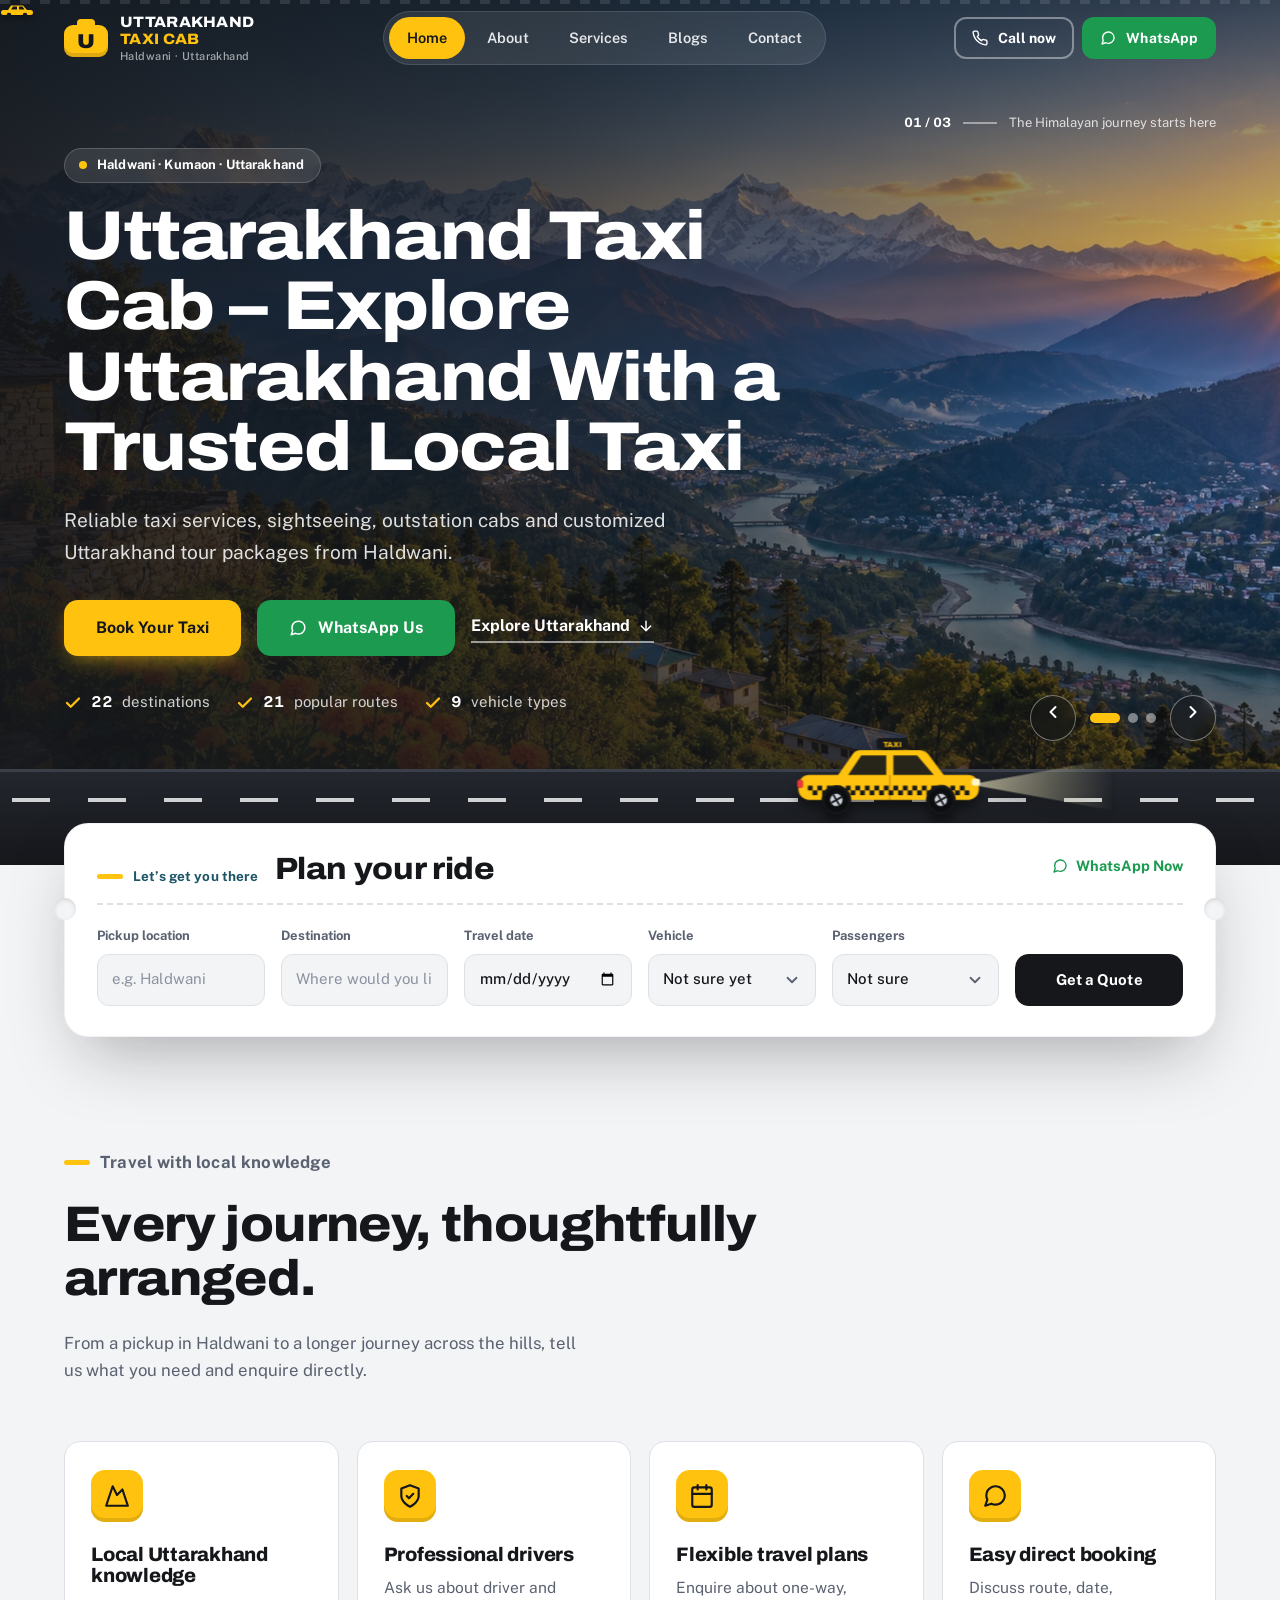
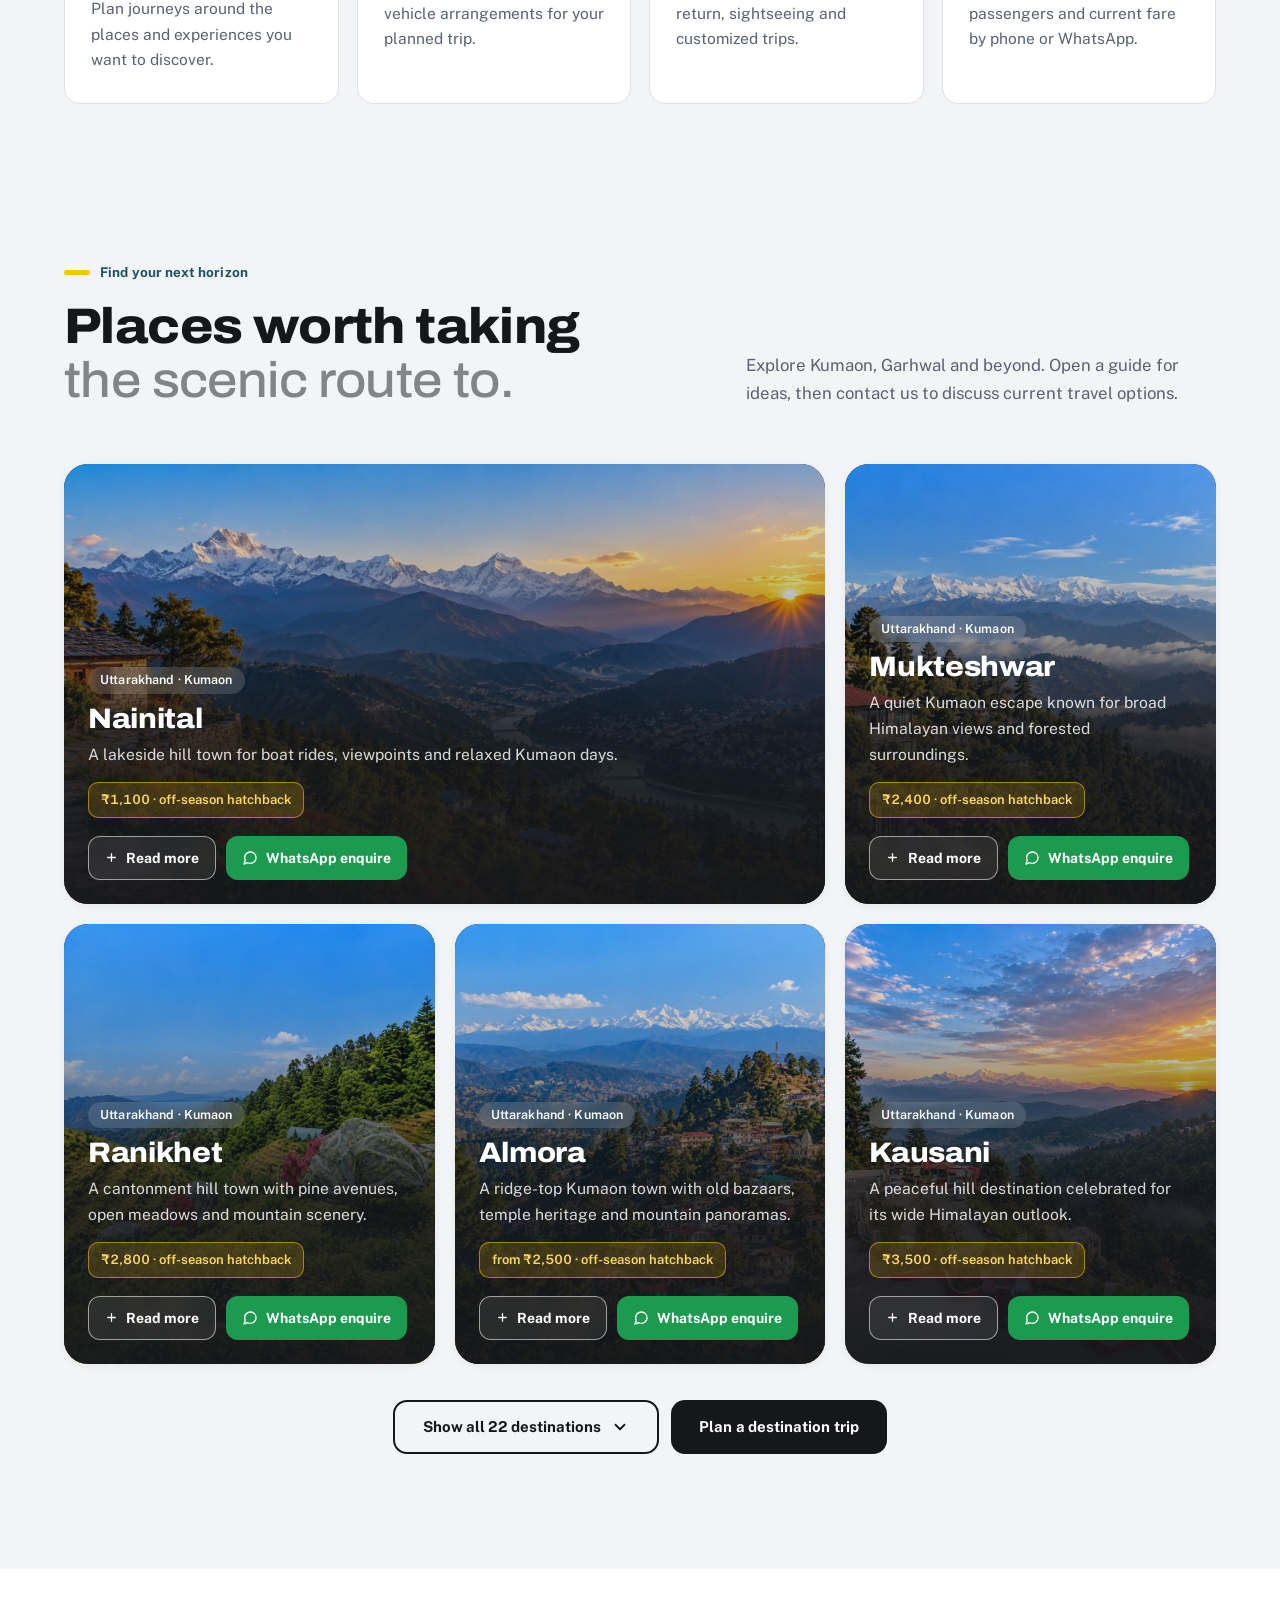
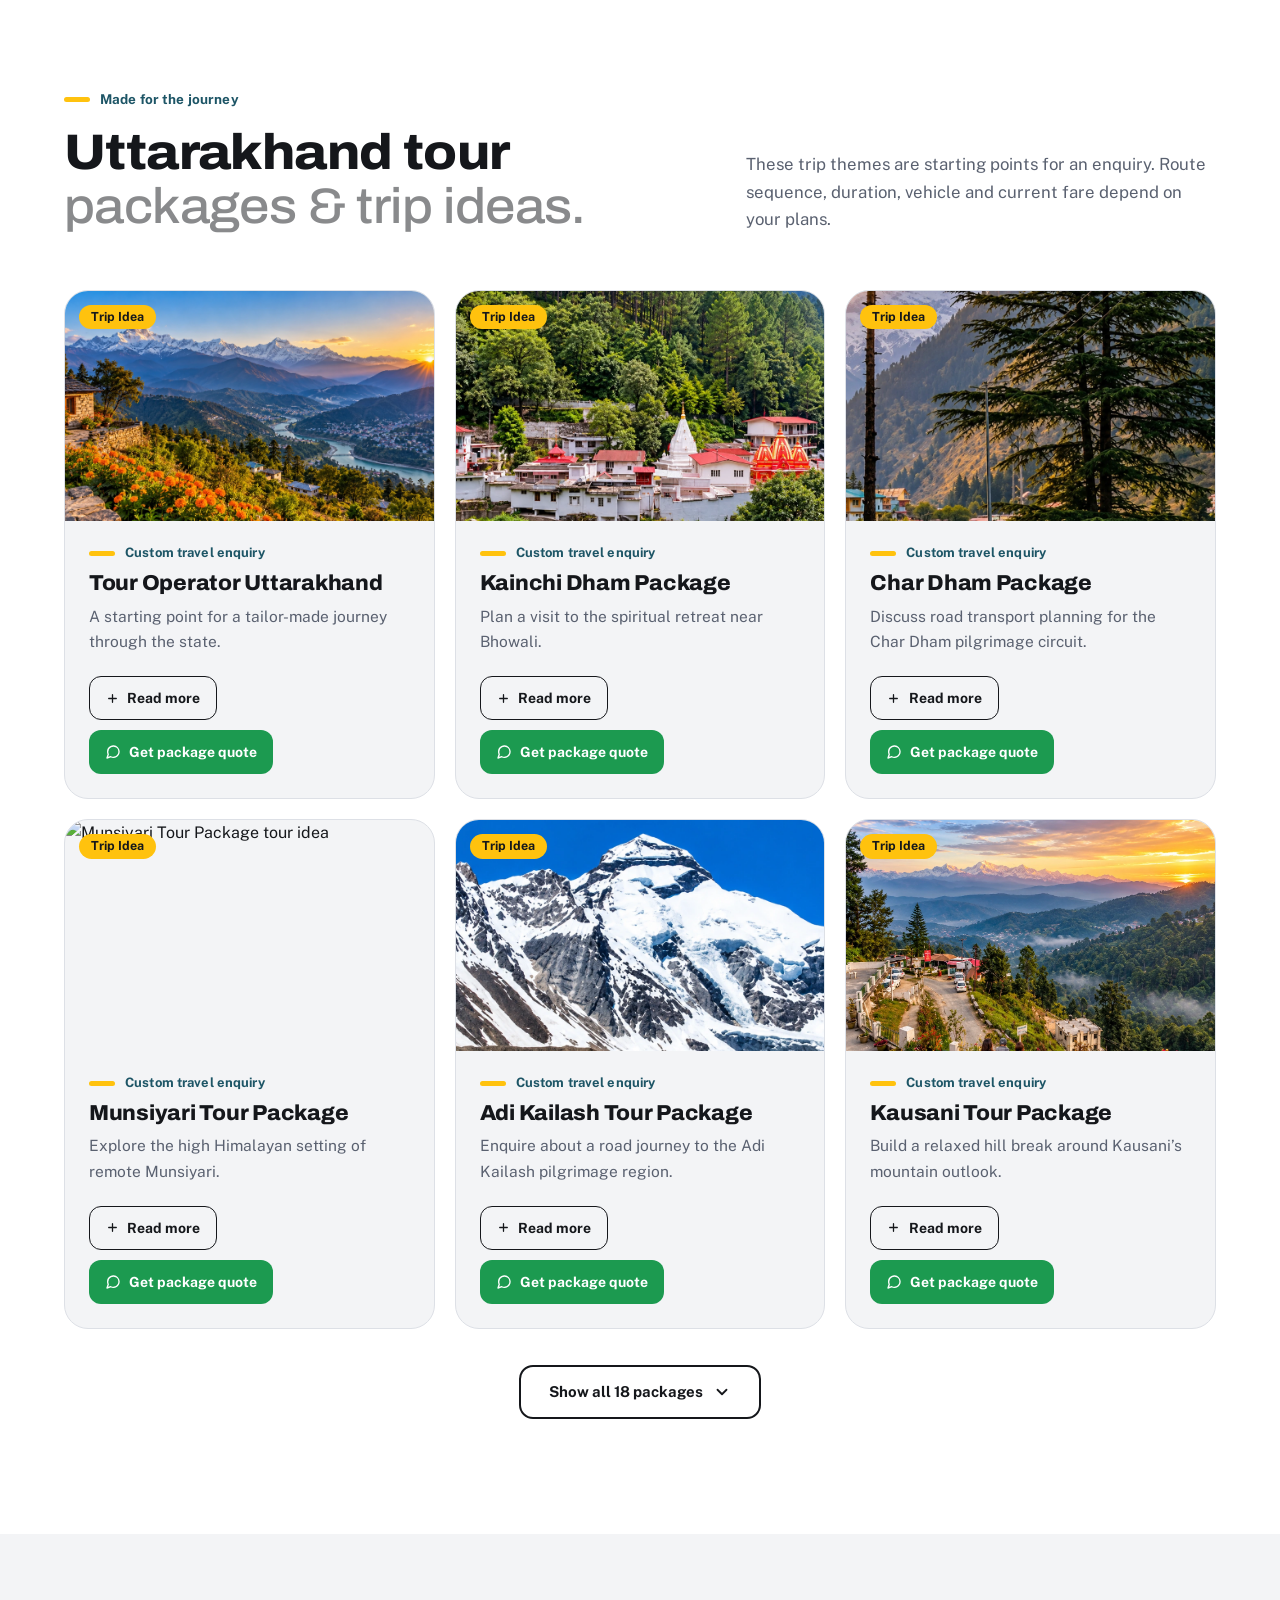
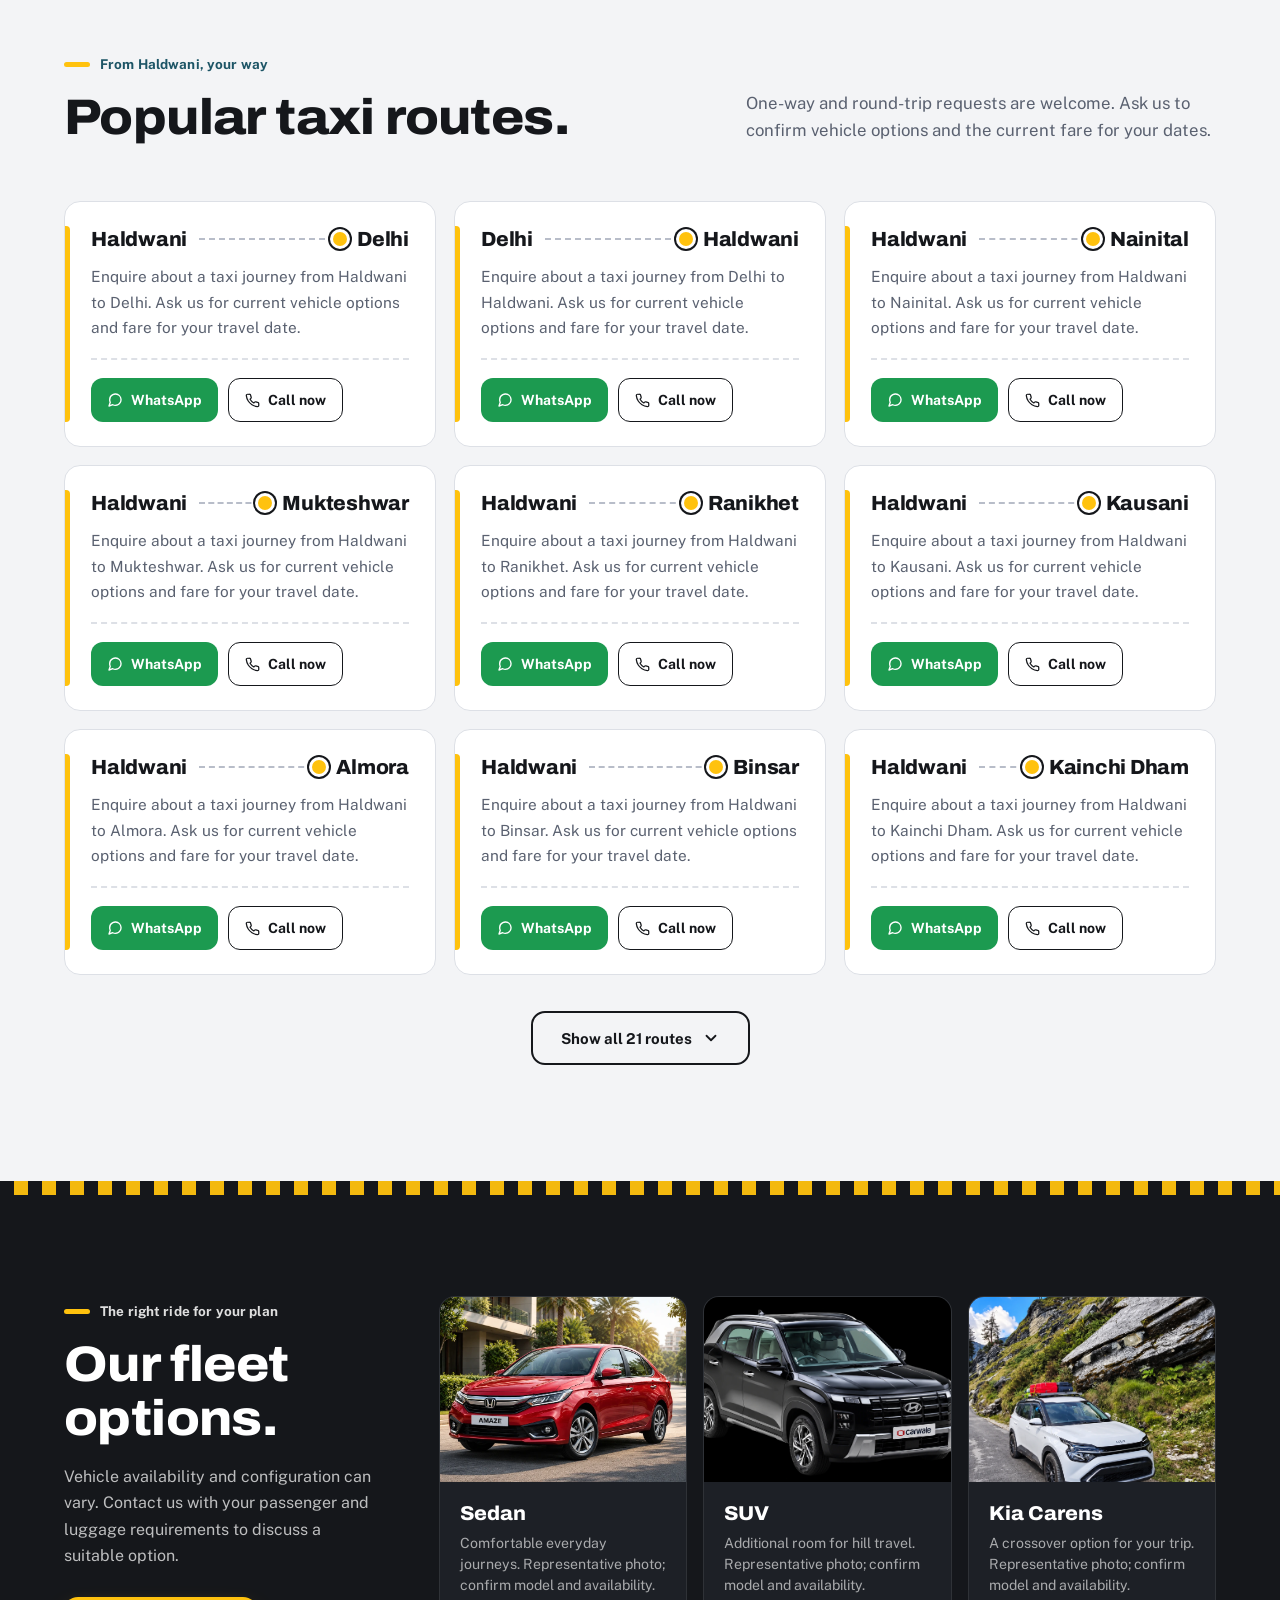
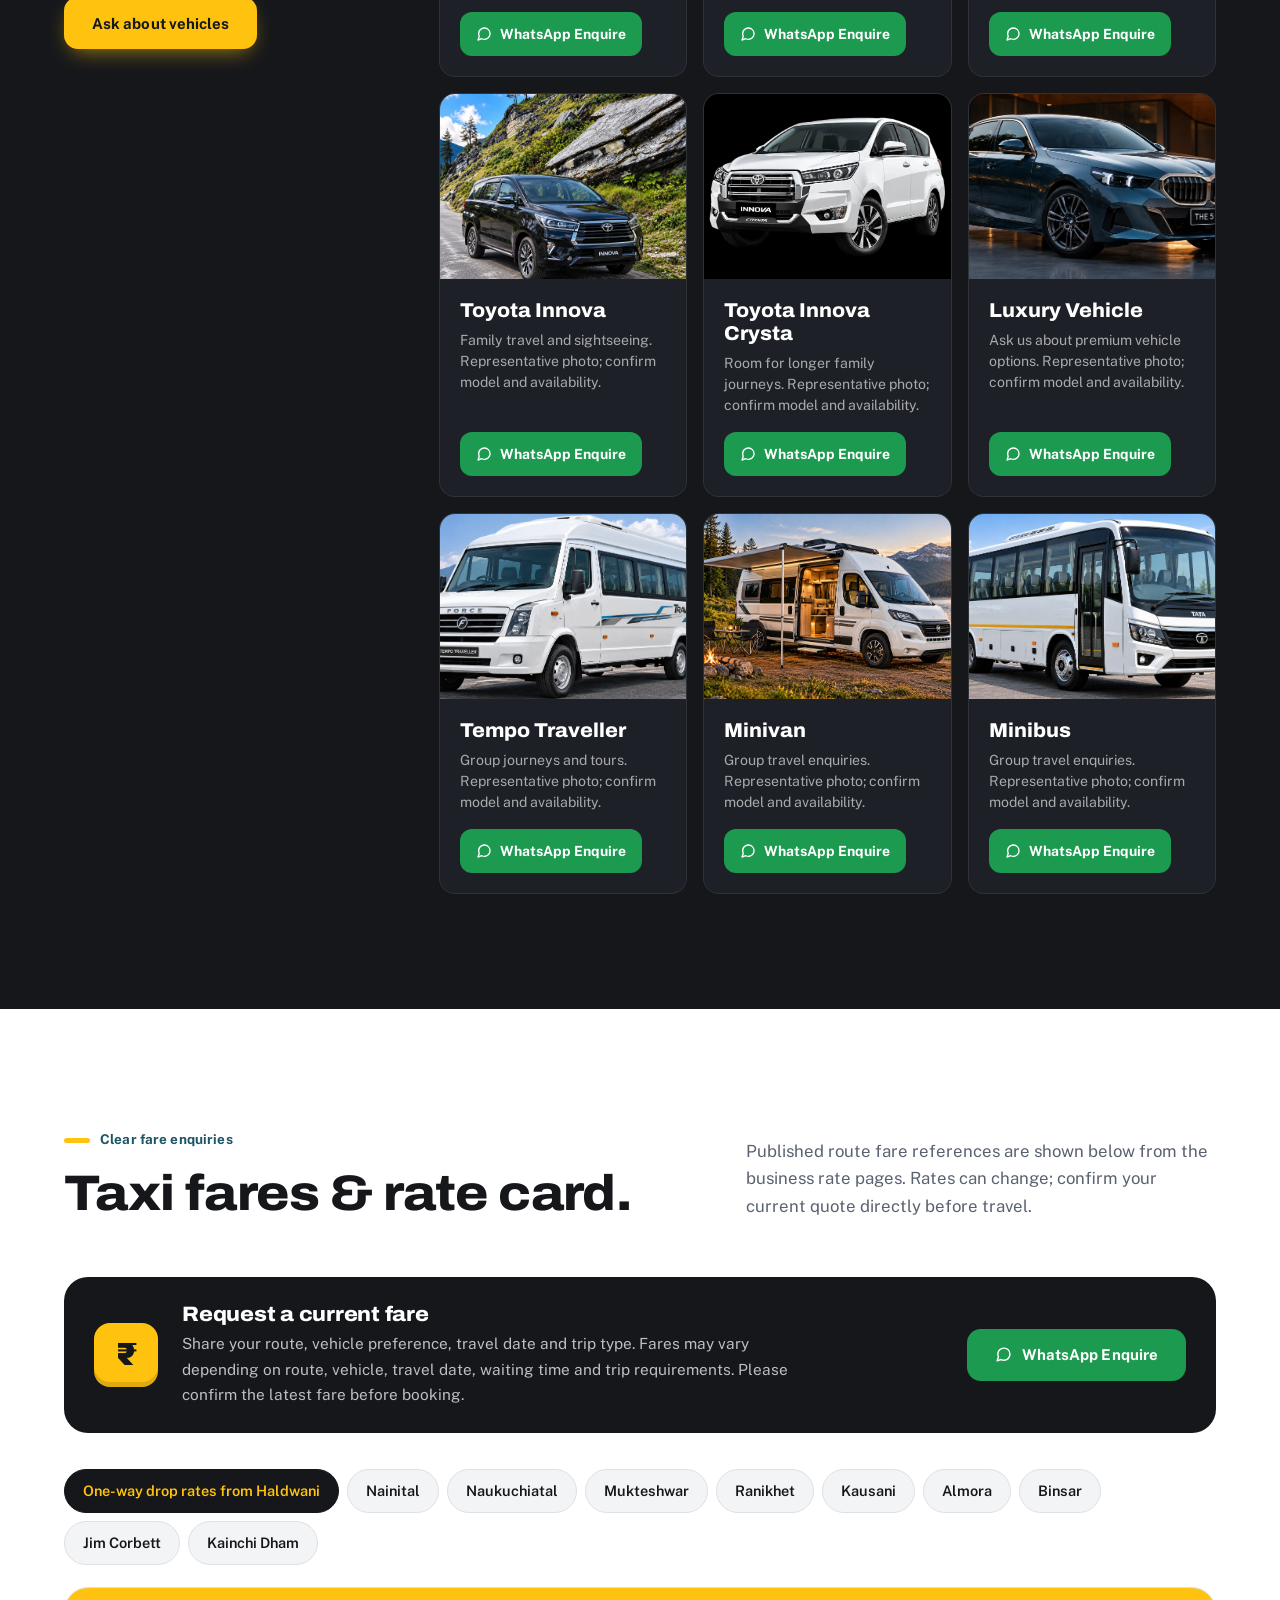
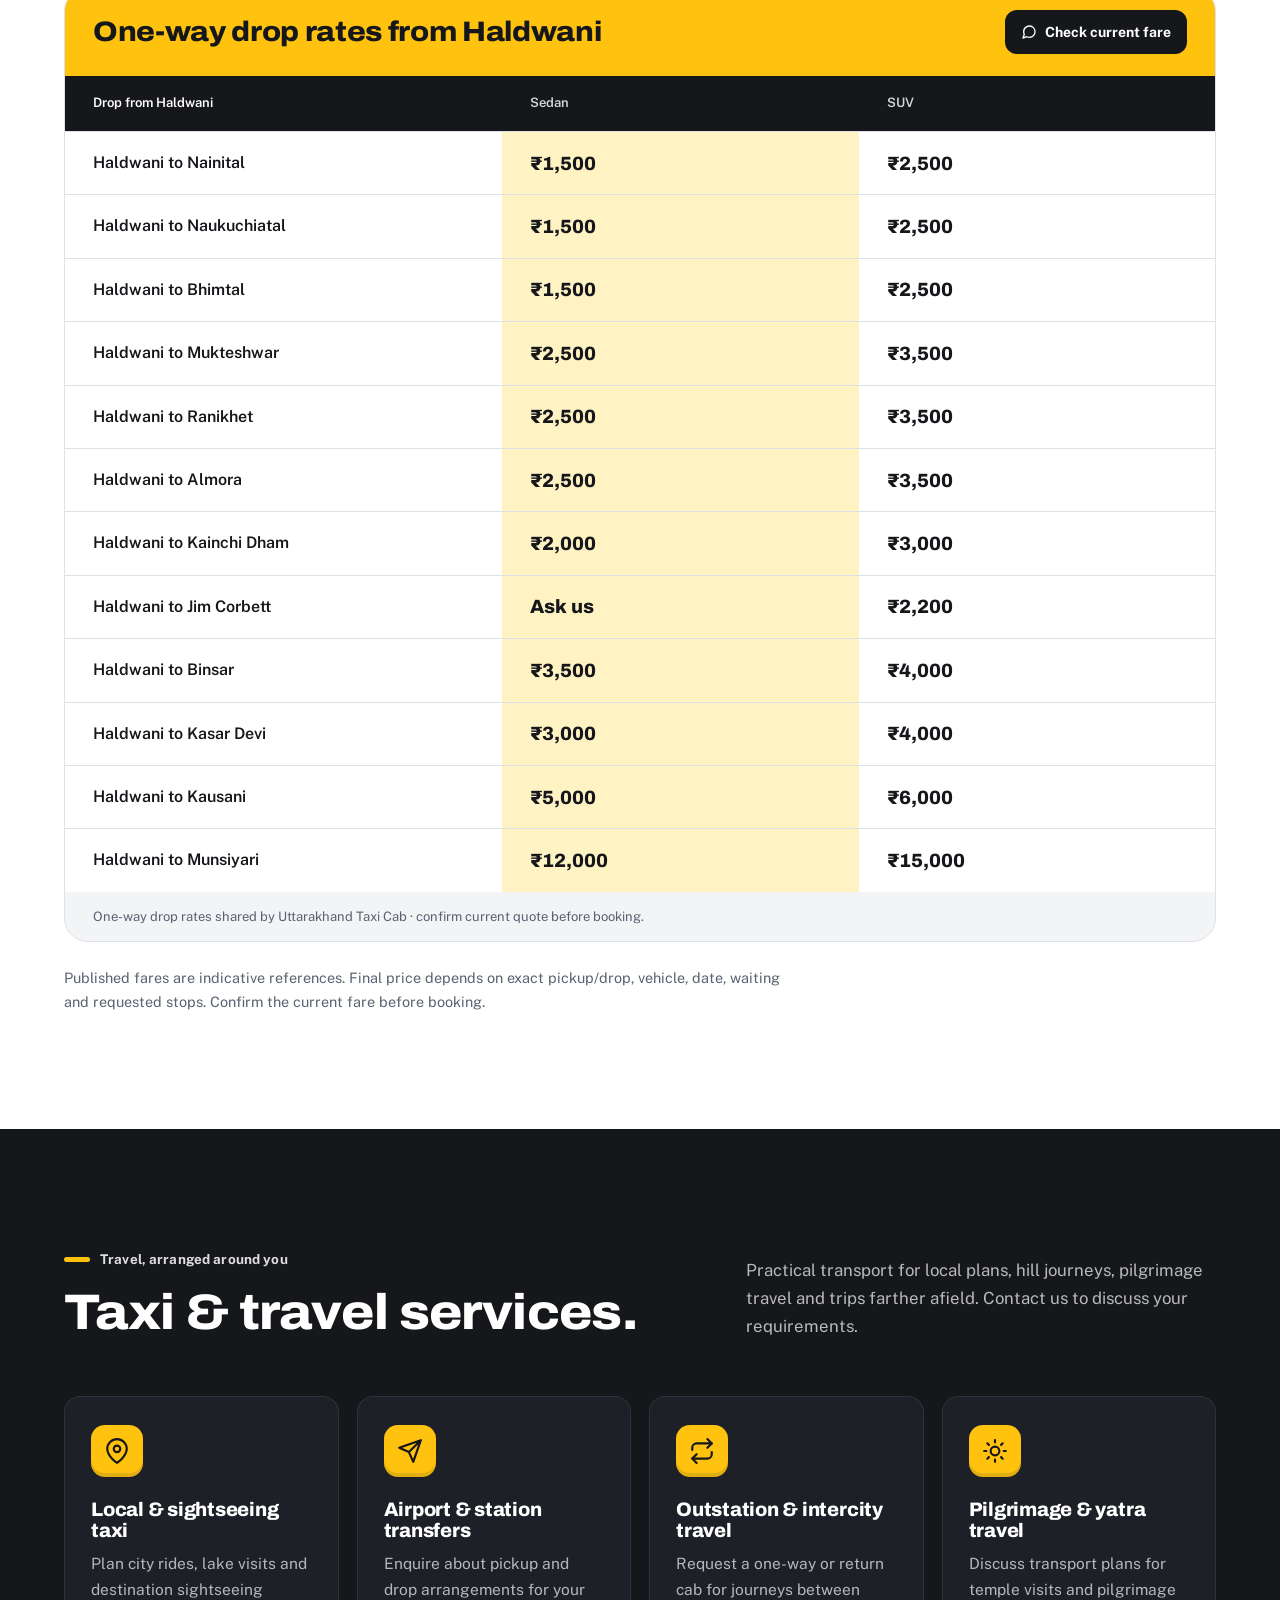
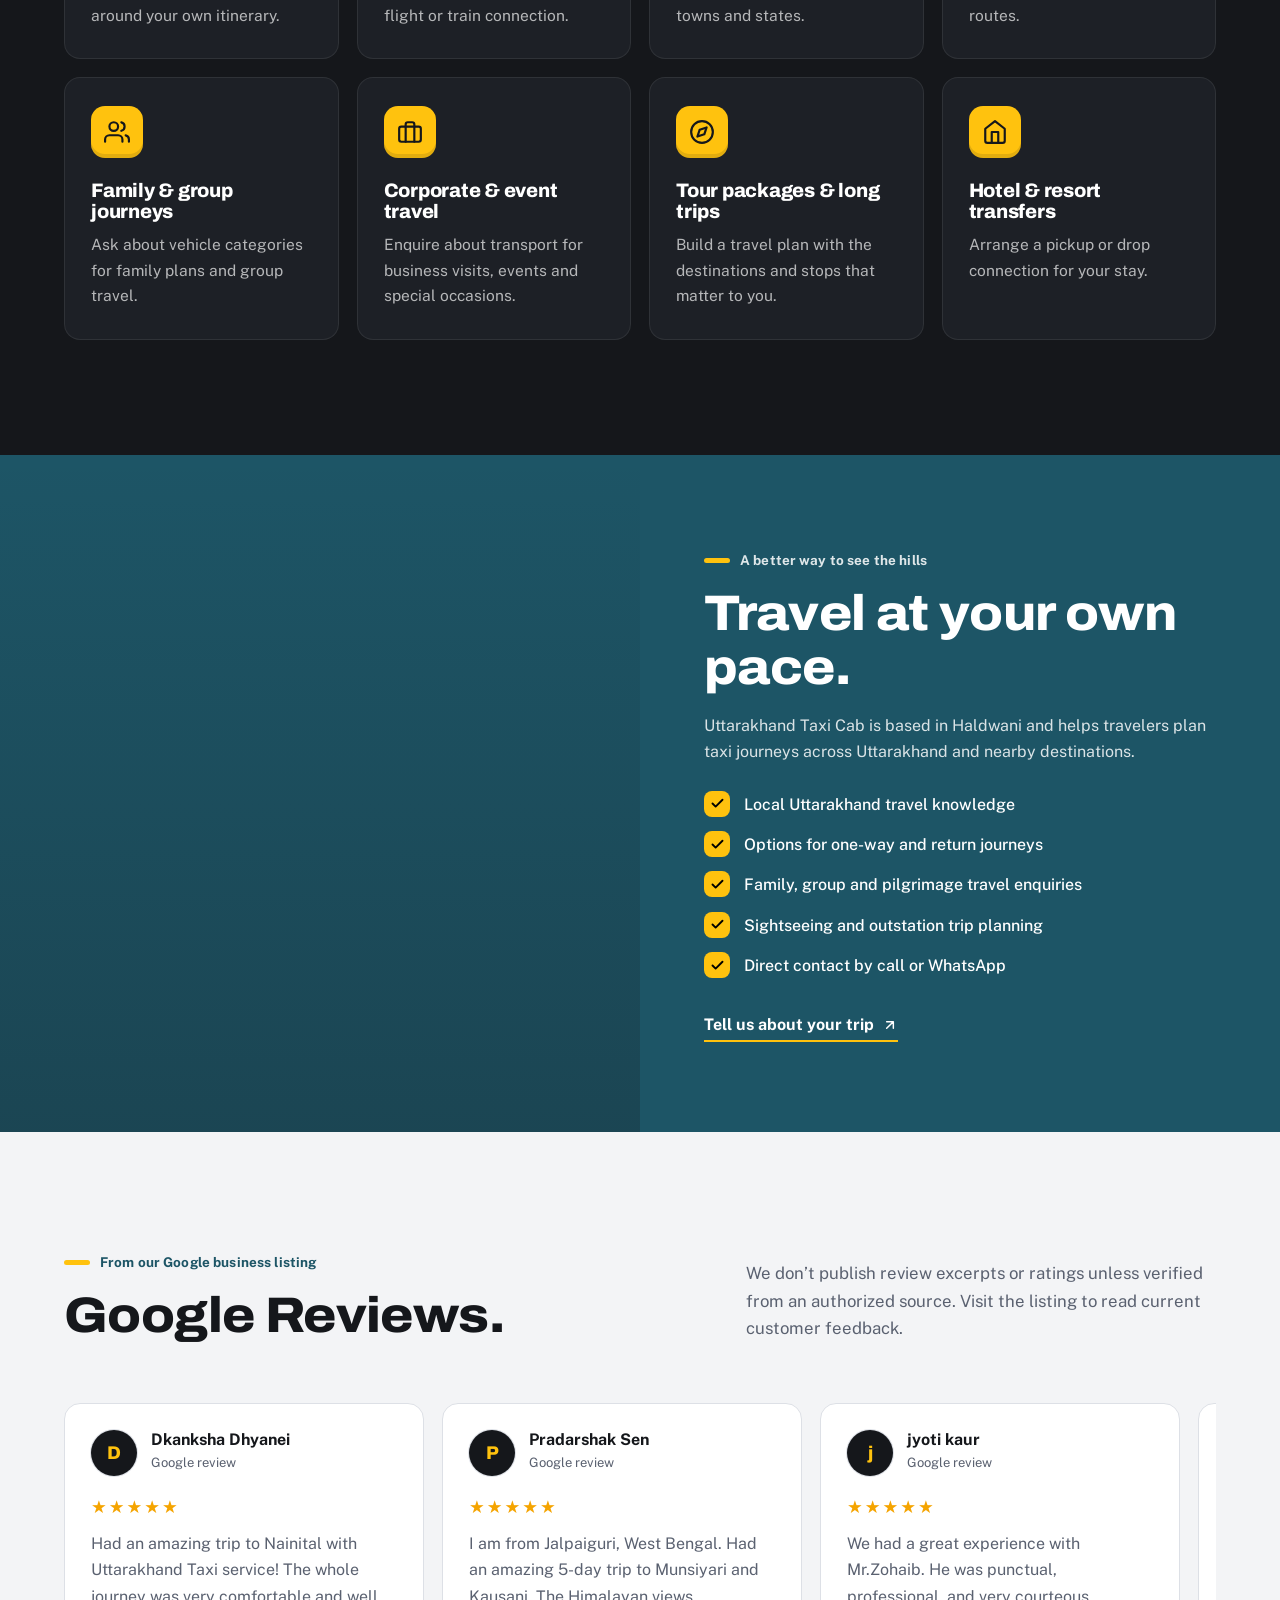
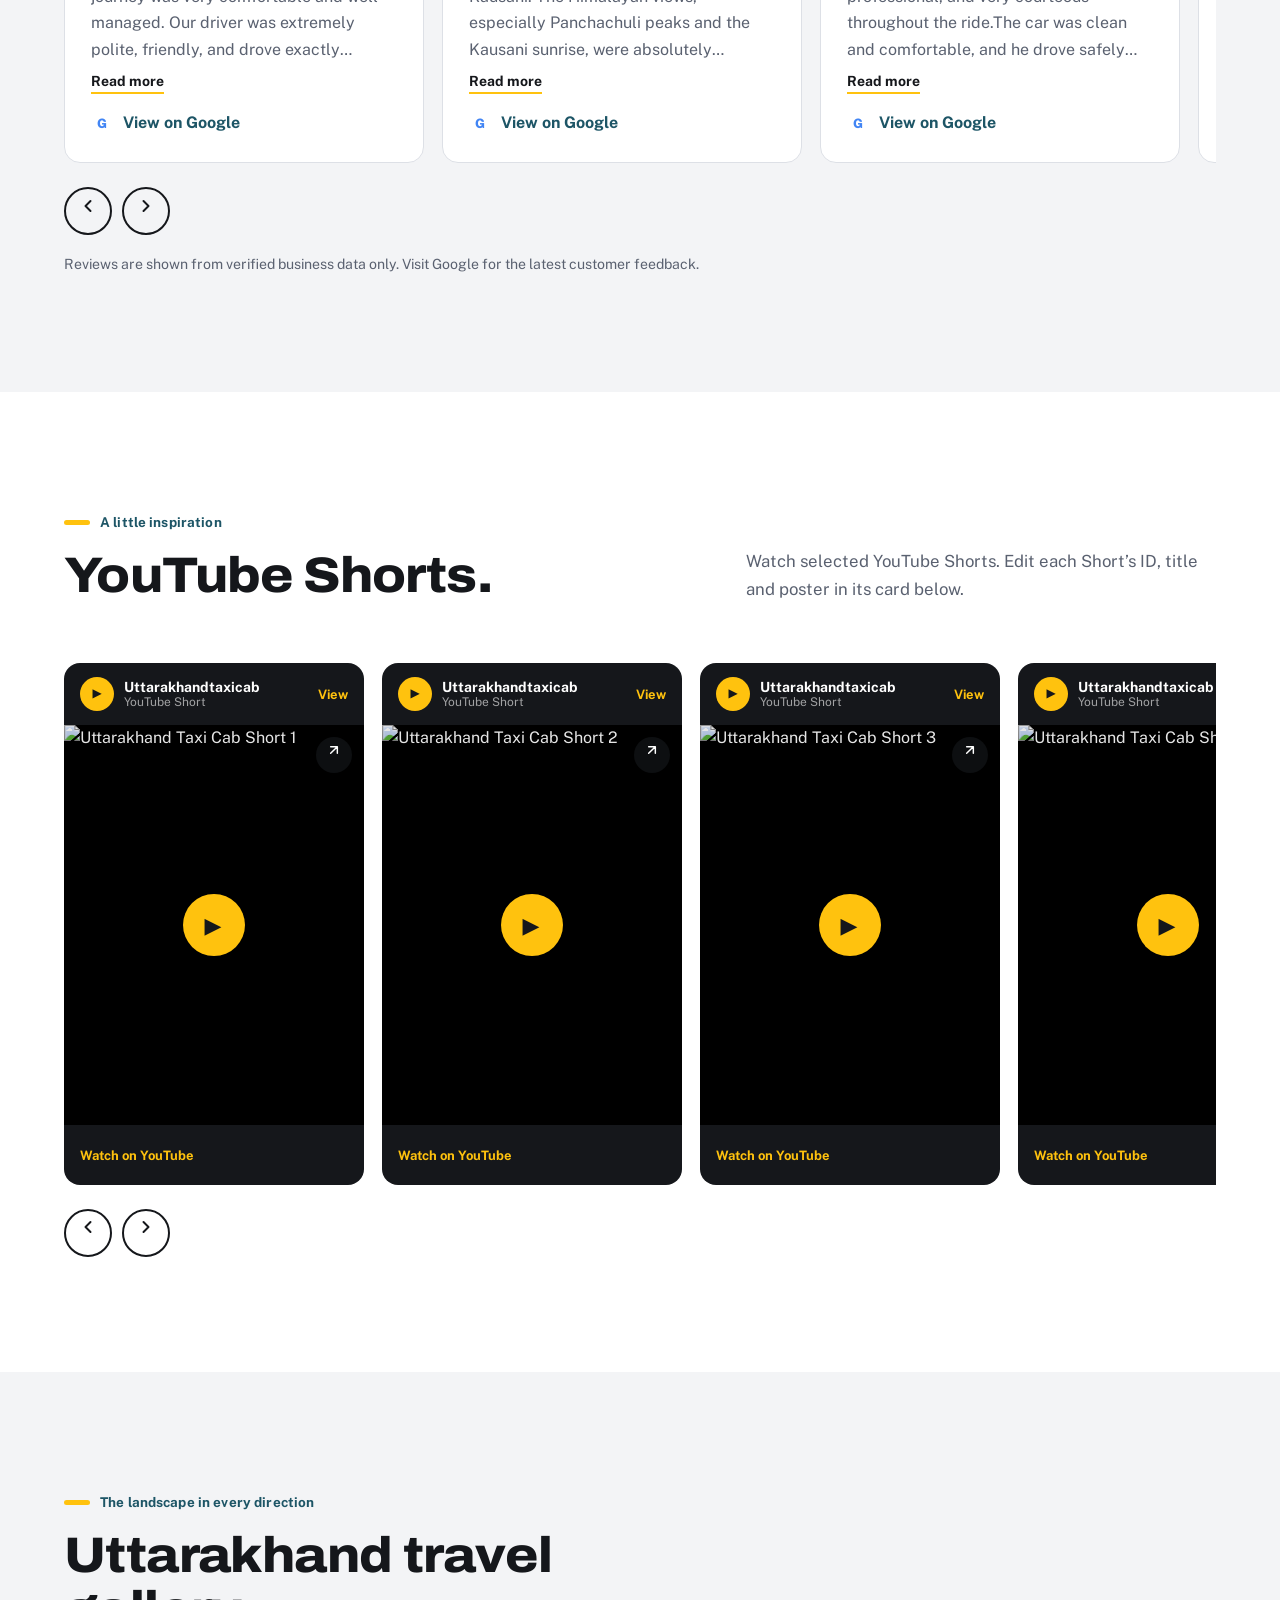
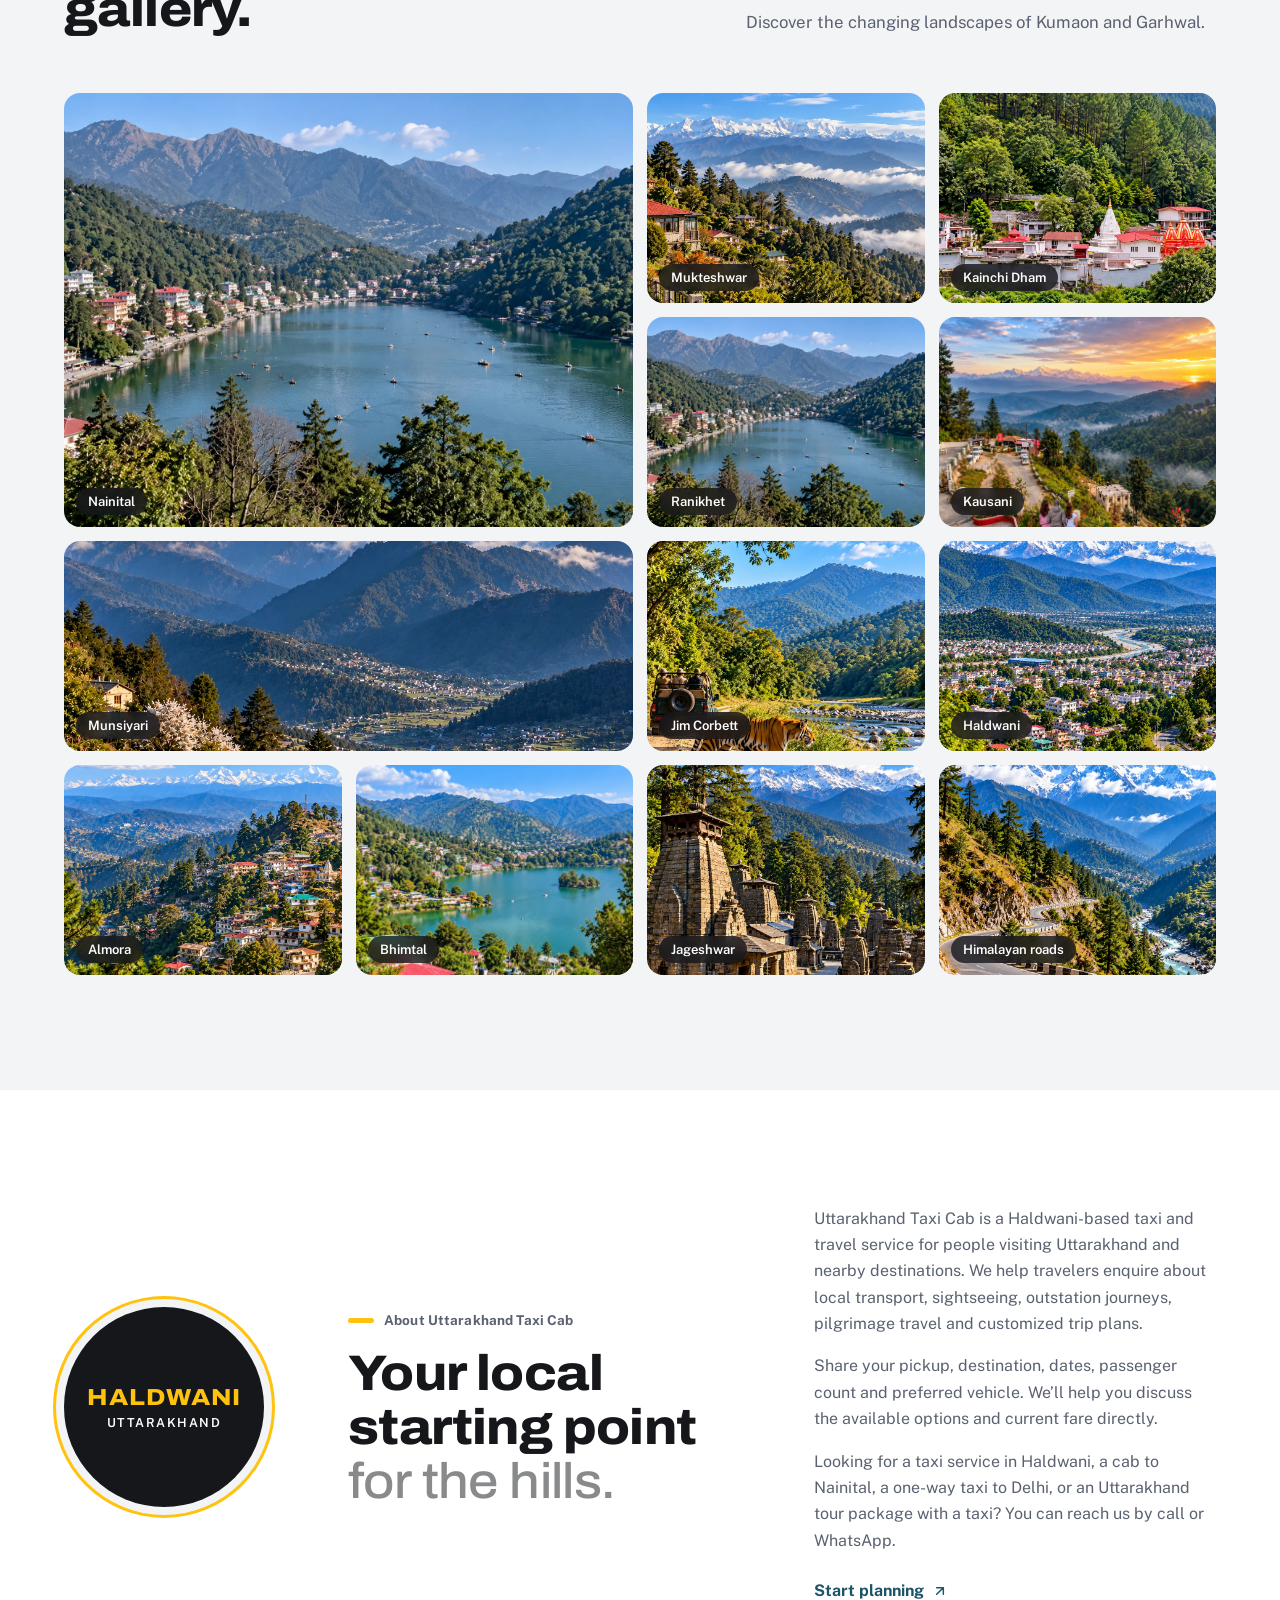
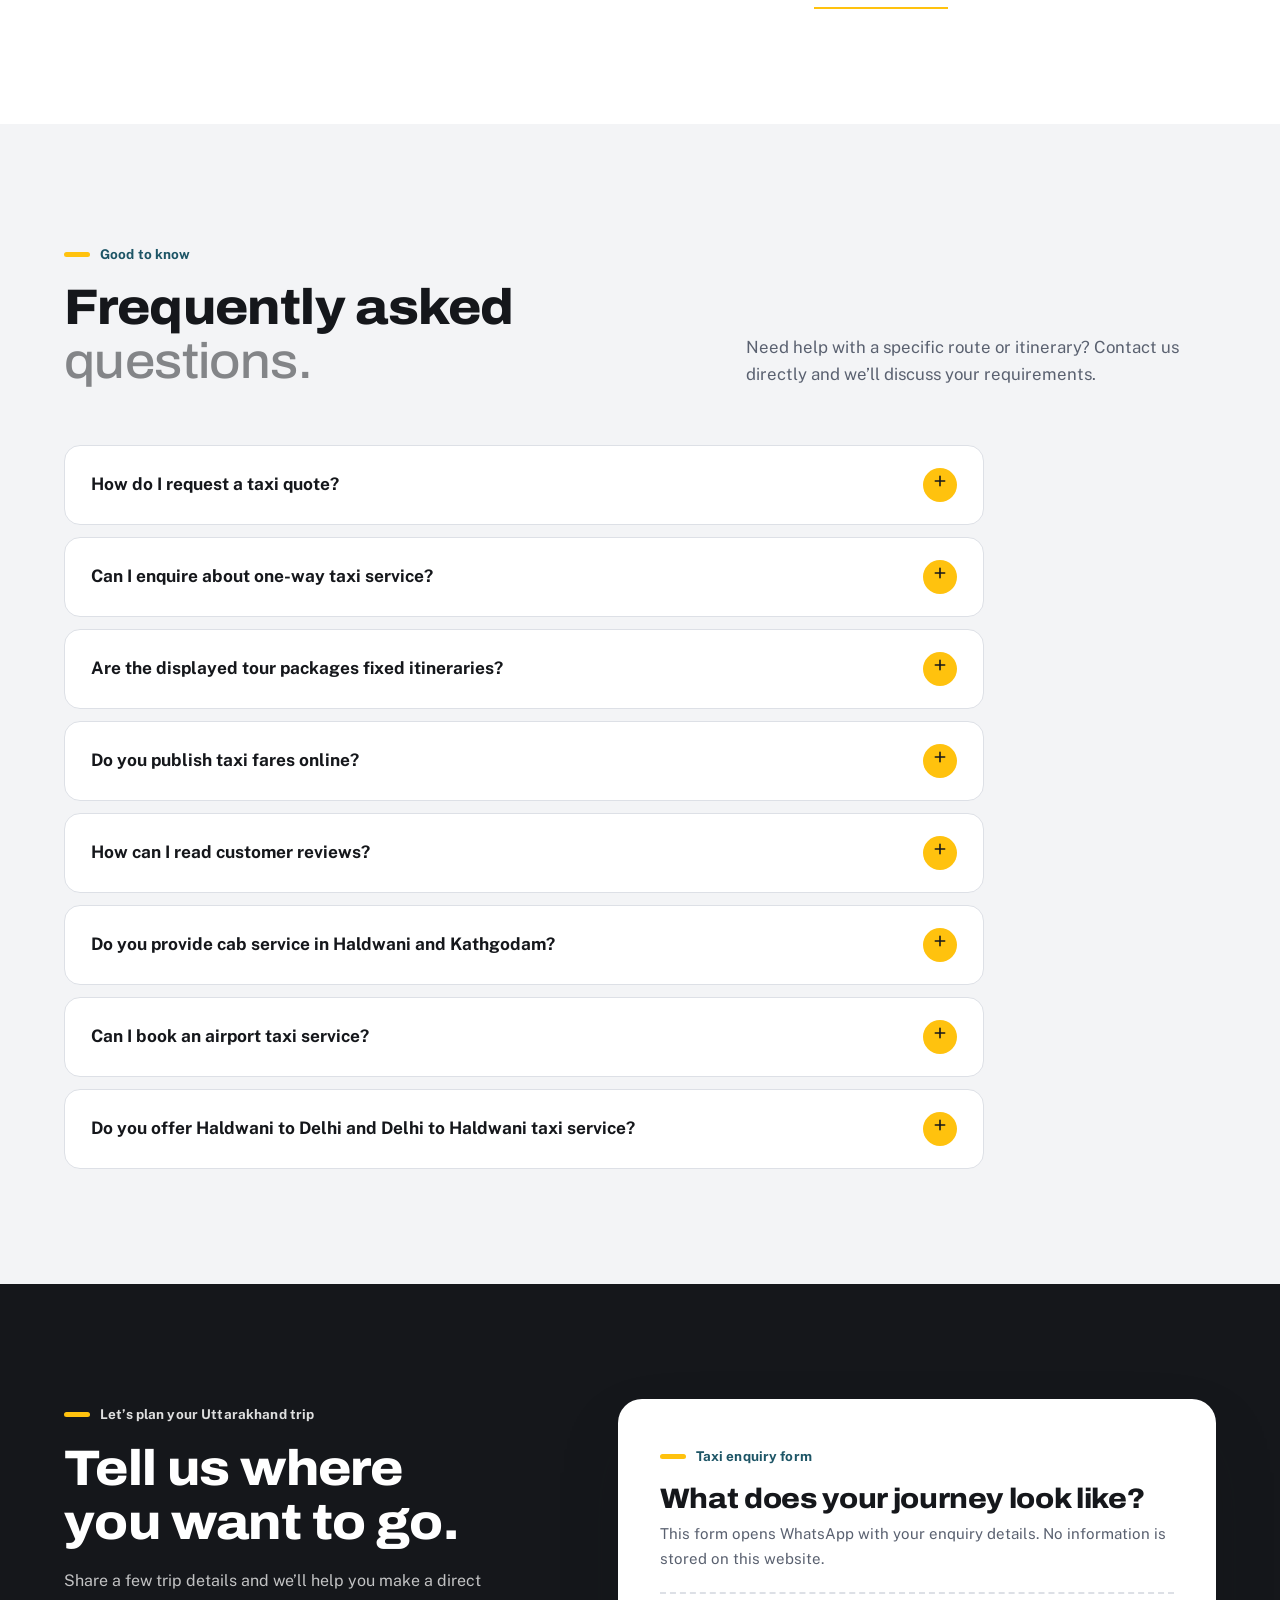
==== commit be42d9fa: "kia" ====
--- a/index.html
+++ b/index.html
@@ -1133,7 +1133,7 @@
         <article class="fleet-card"><img
             src="assets/images/kia_suv_mountain_road_hd.webp"
             alt="Representative Kia Seltos vehicle" loading="lazy">
-          <div class="fleet-card-copy"><span>Kia Seltos</span><small>A crossover option for your trip. Representative
+          <div class="fleet-card-copy"><span>Kia Carens</span><small>A crossover option for your trip. Representative
               photo; confirm model and availability.</small><a class="whatsapp-button" target="_blank" rel="noopener"
               href="https://wa.me/917078338881?text=Hello%20Uttarakhand%20Taxi%20Cab%2C%20I%20want%20to%20enquire%20about%20a%20Kia%20Seltos.%20Please%20share%20availability%20and%20current%20fare.">WhatsApp
               Enquire</a></div>
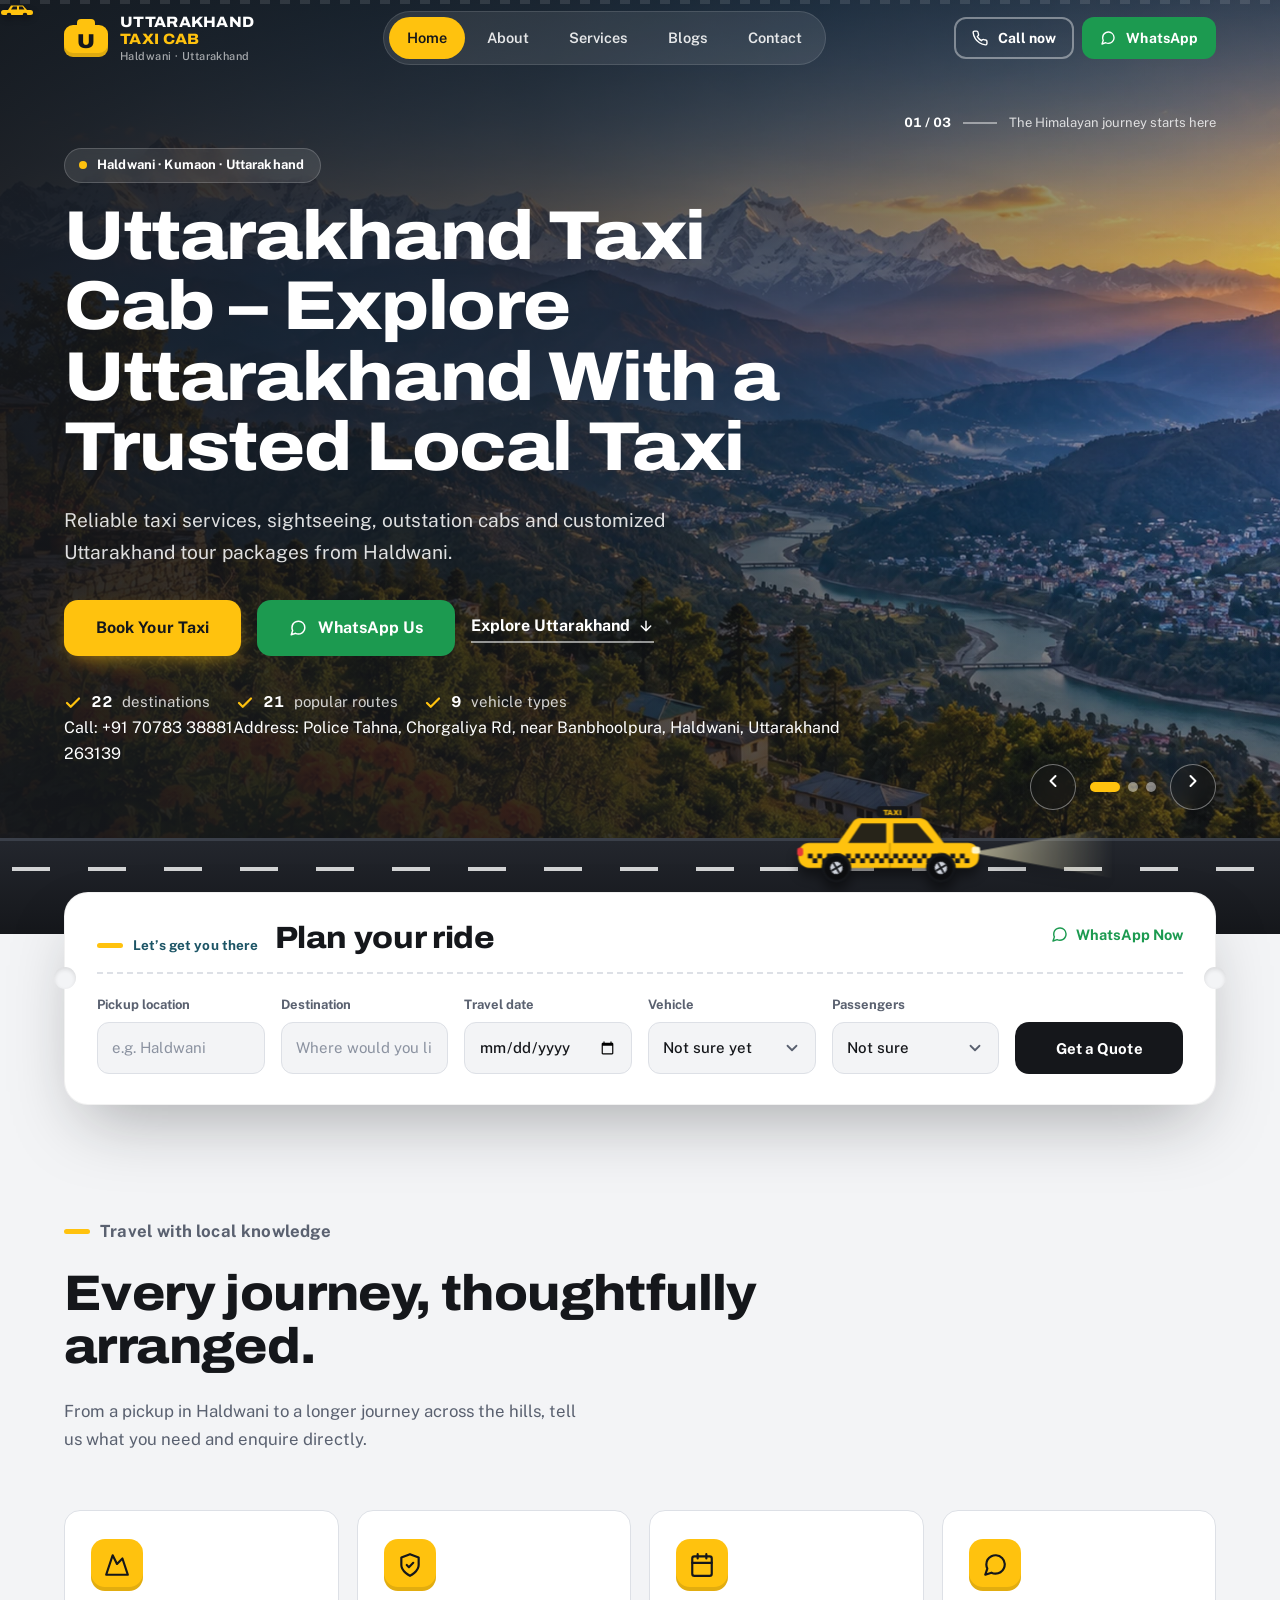
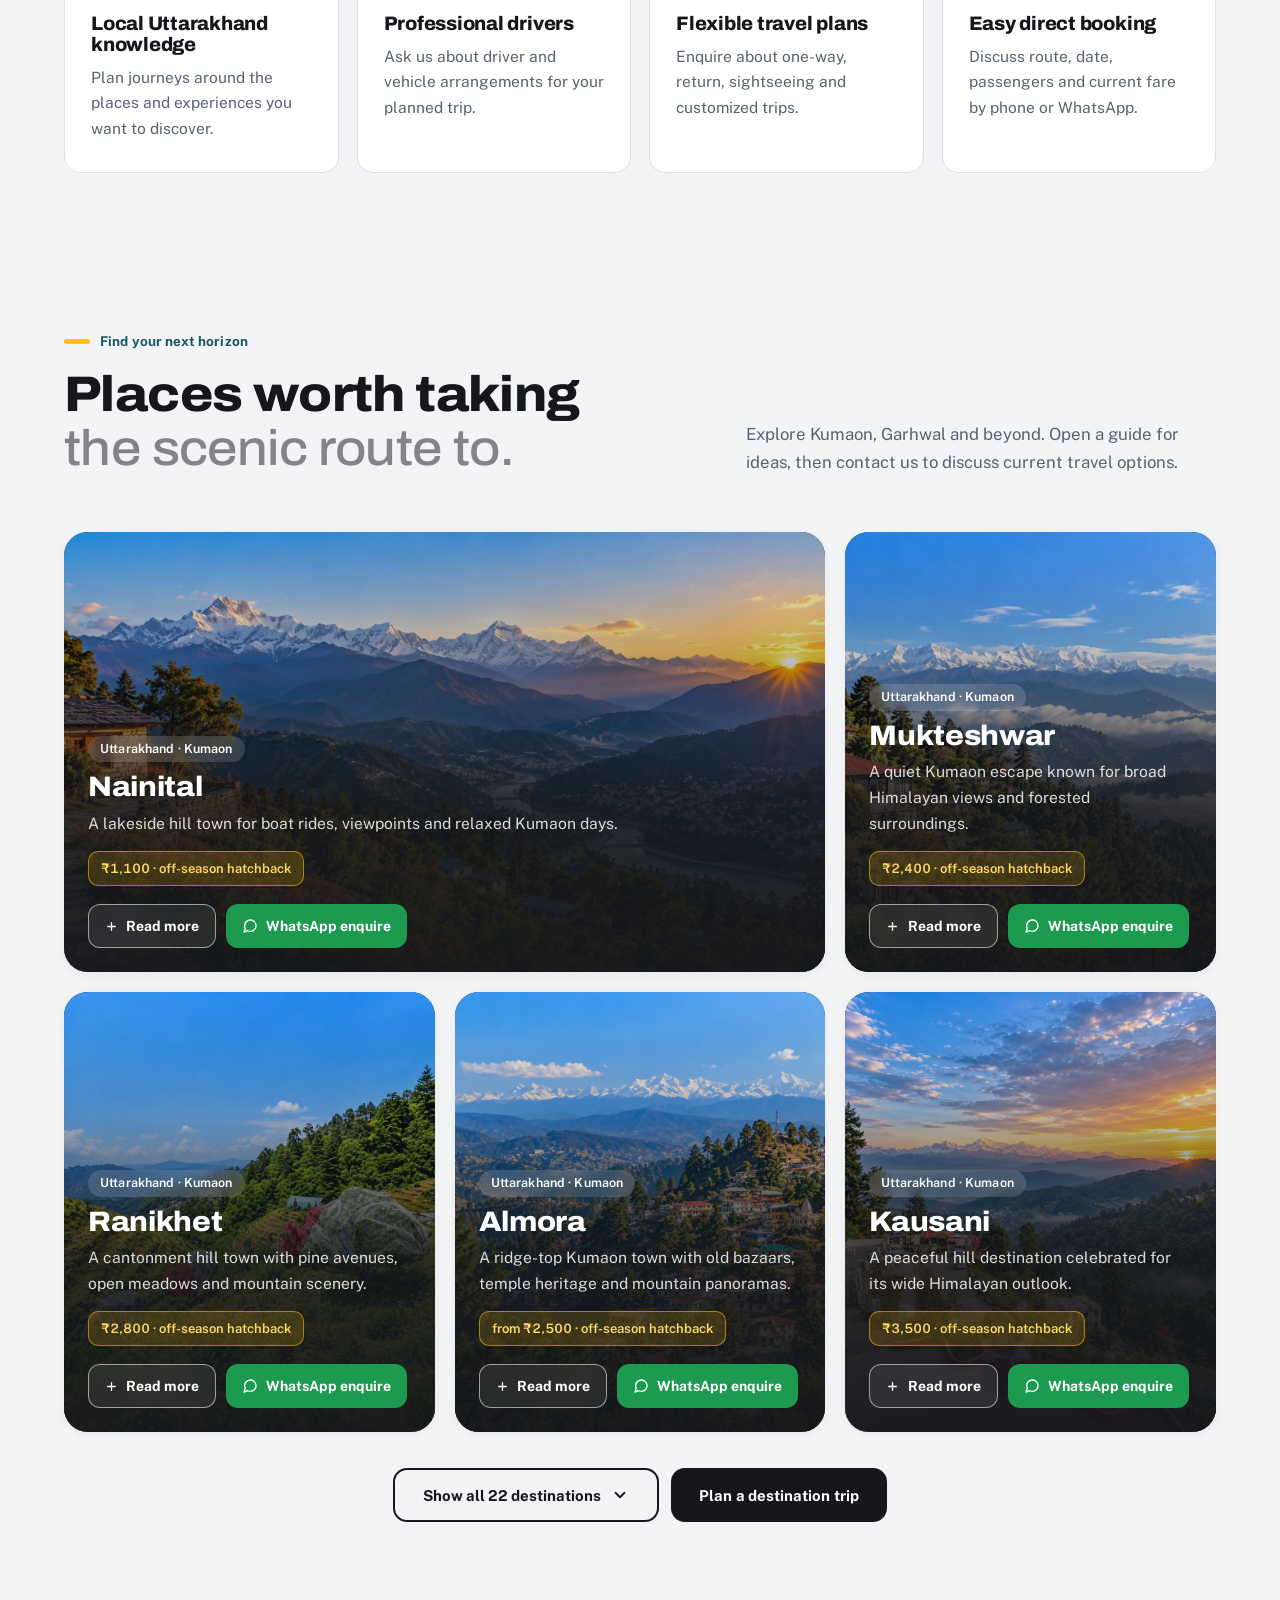
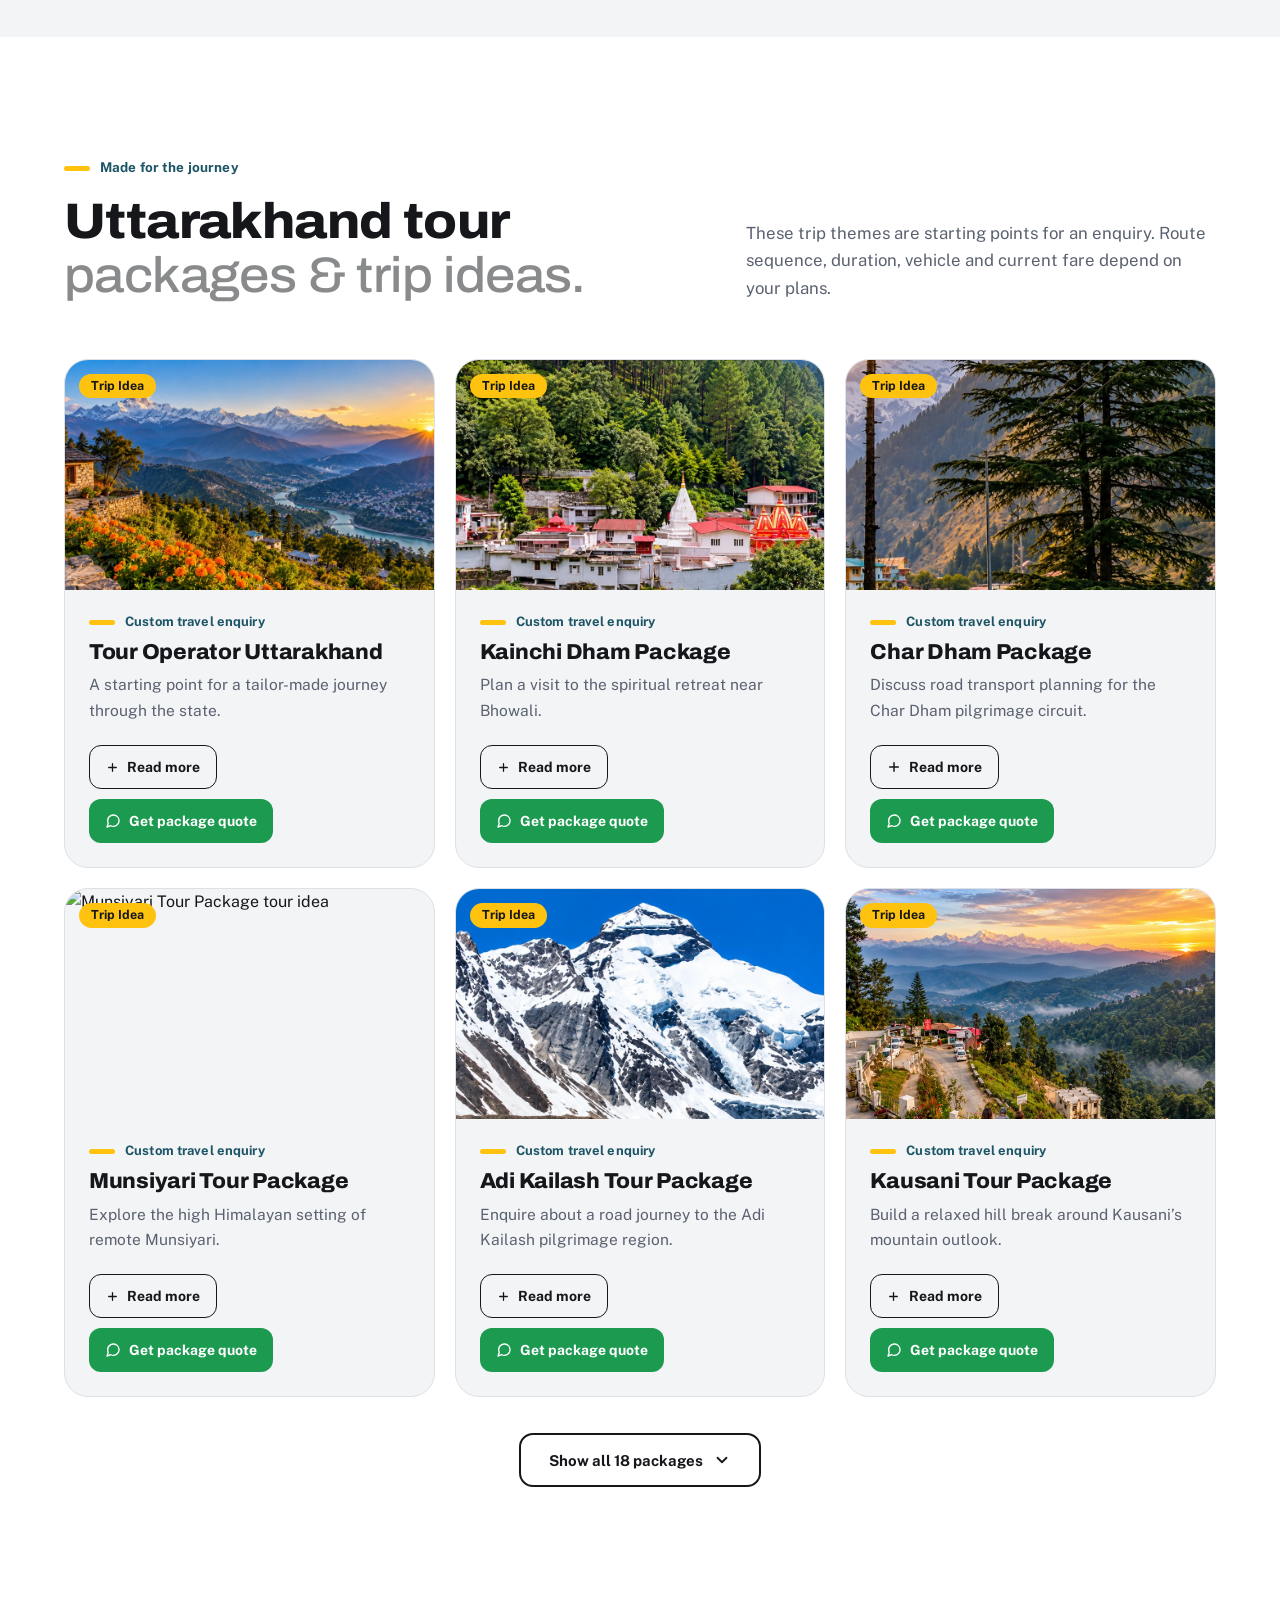
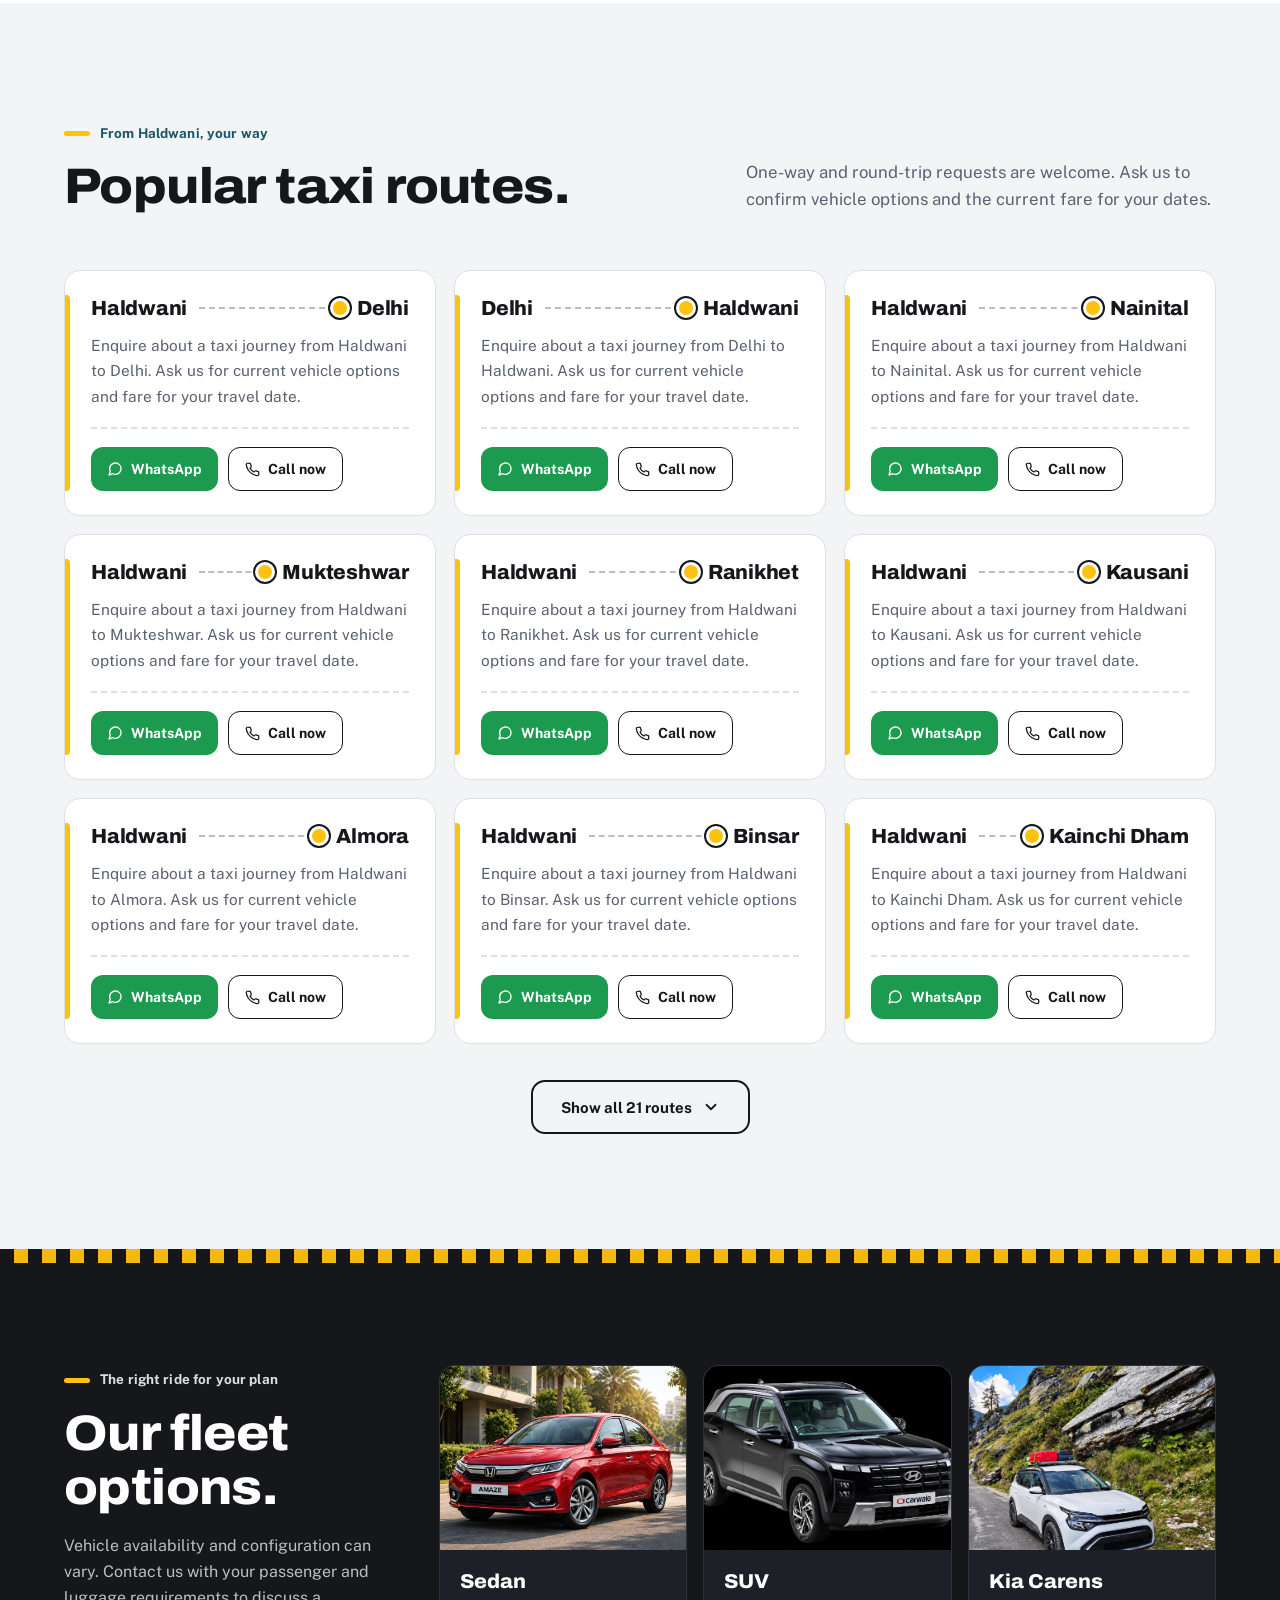
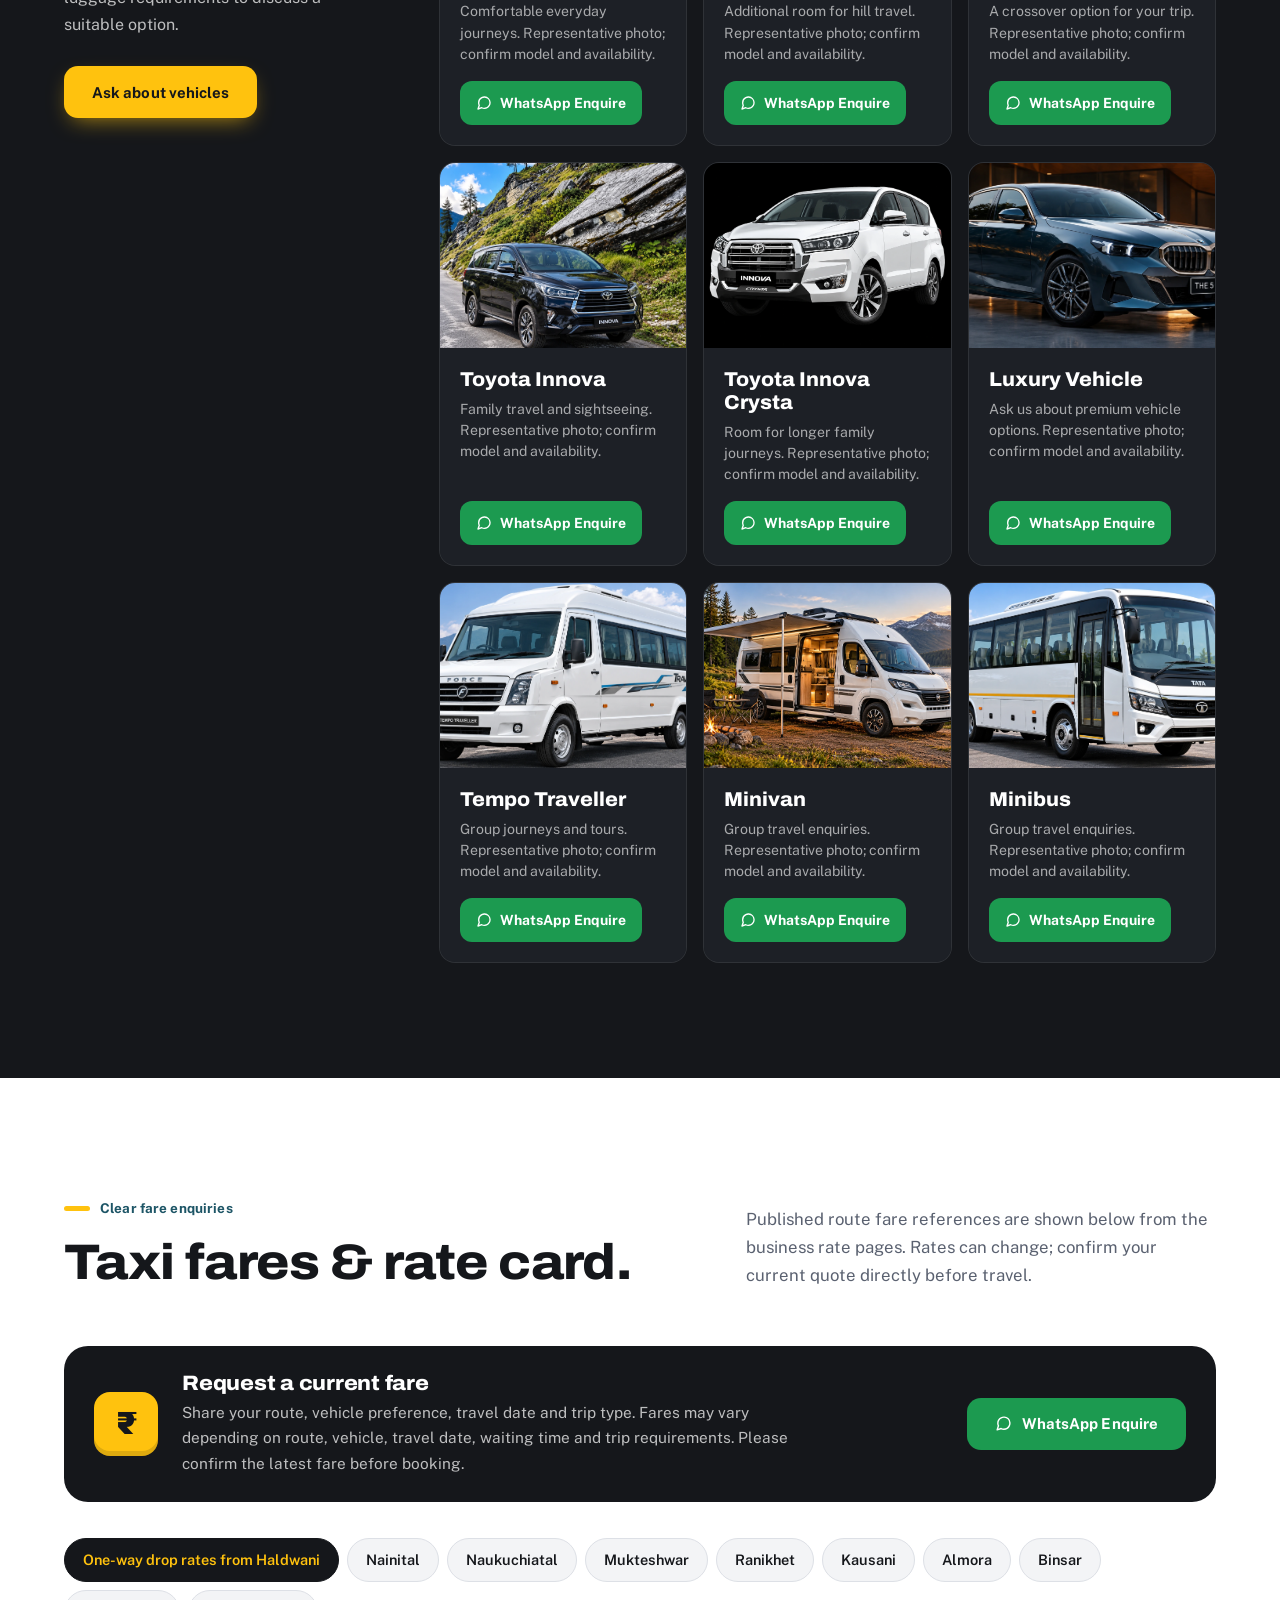
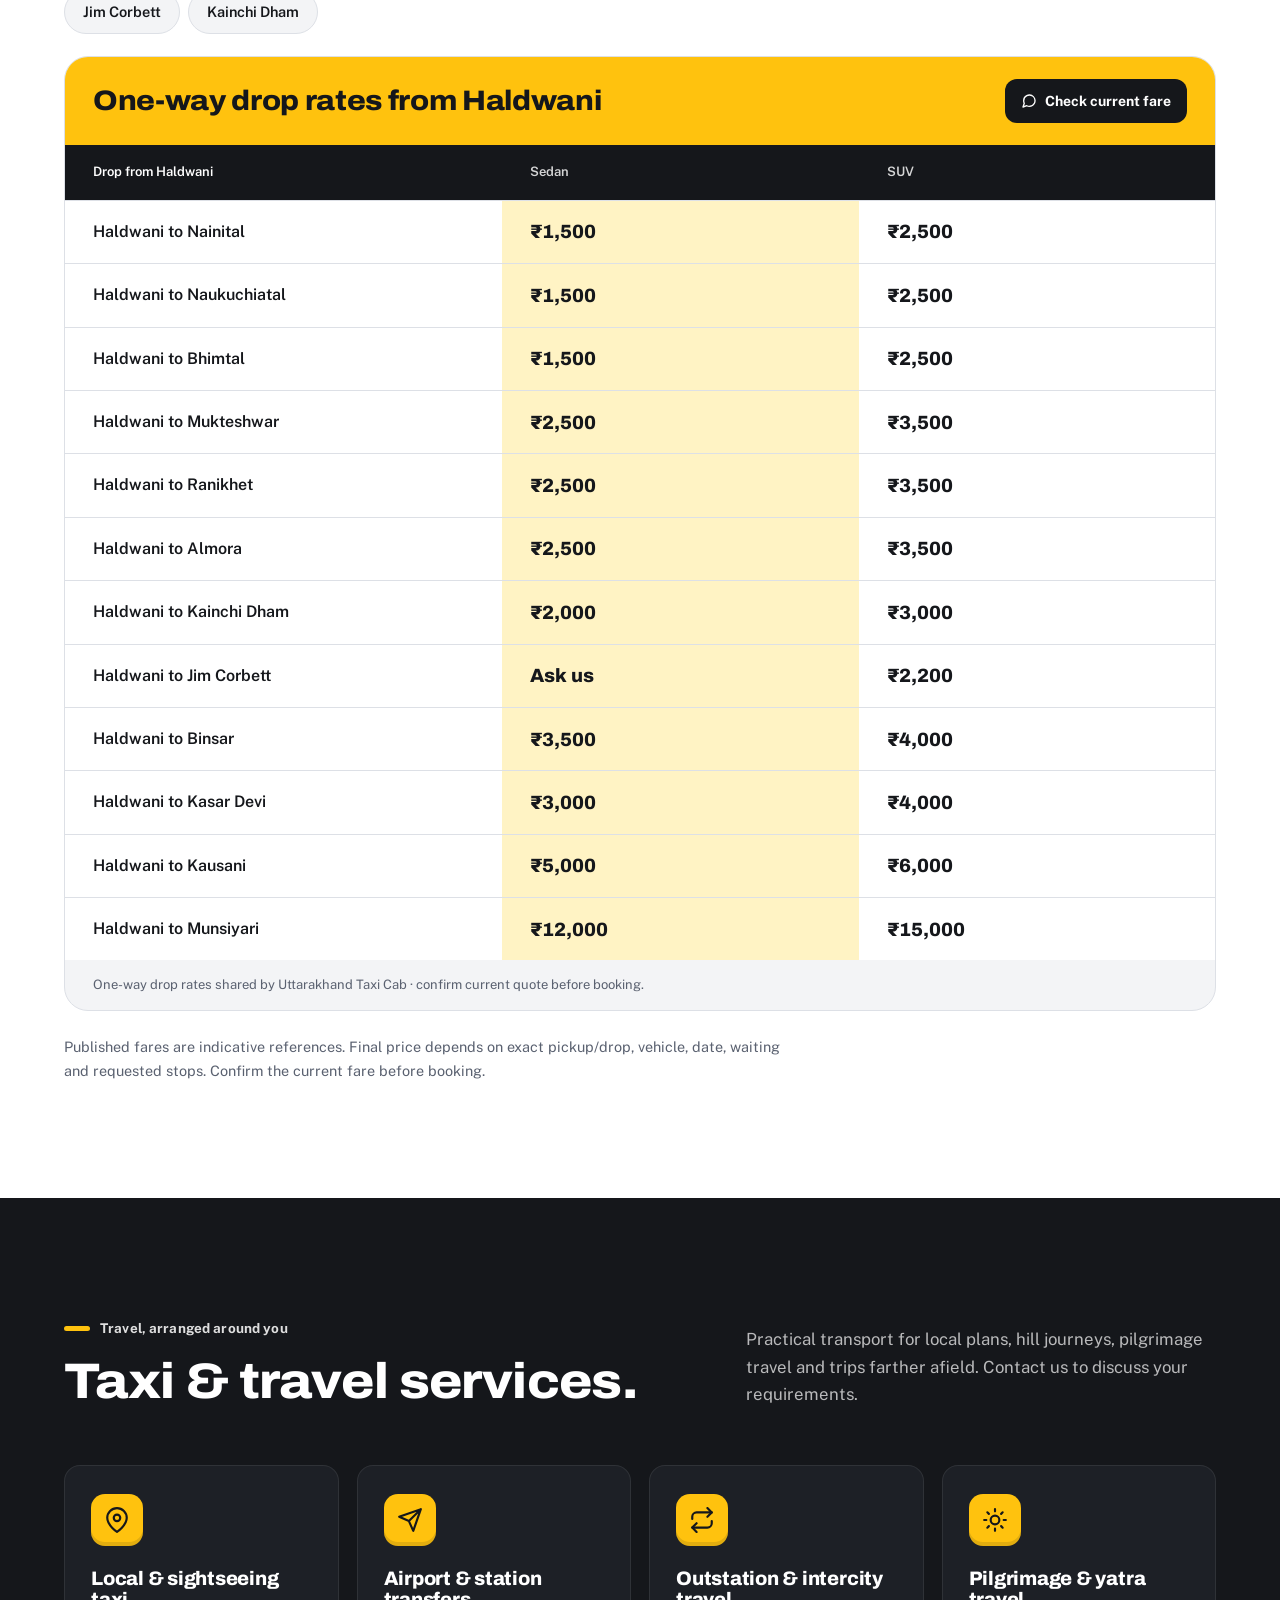
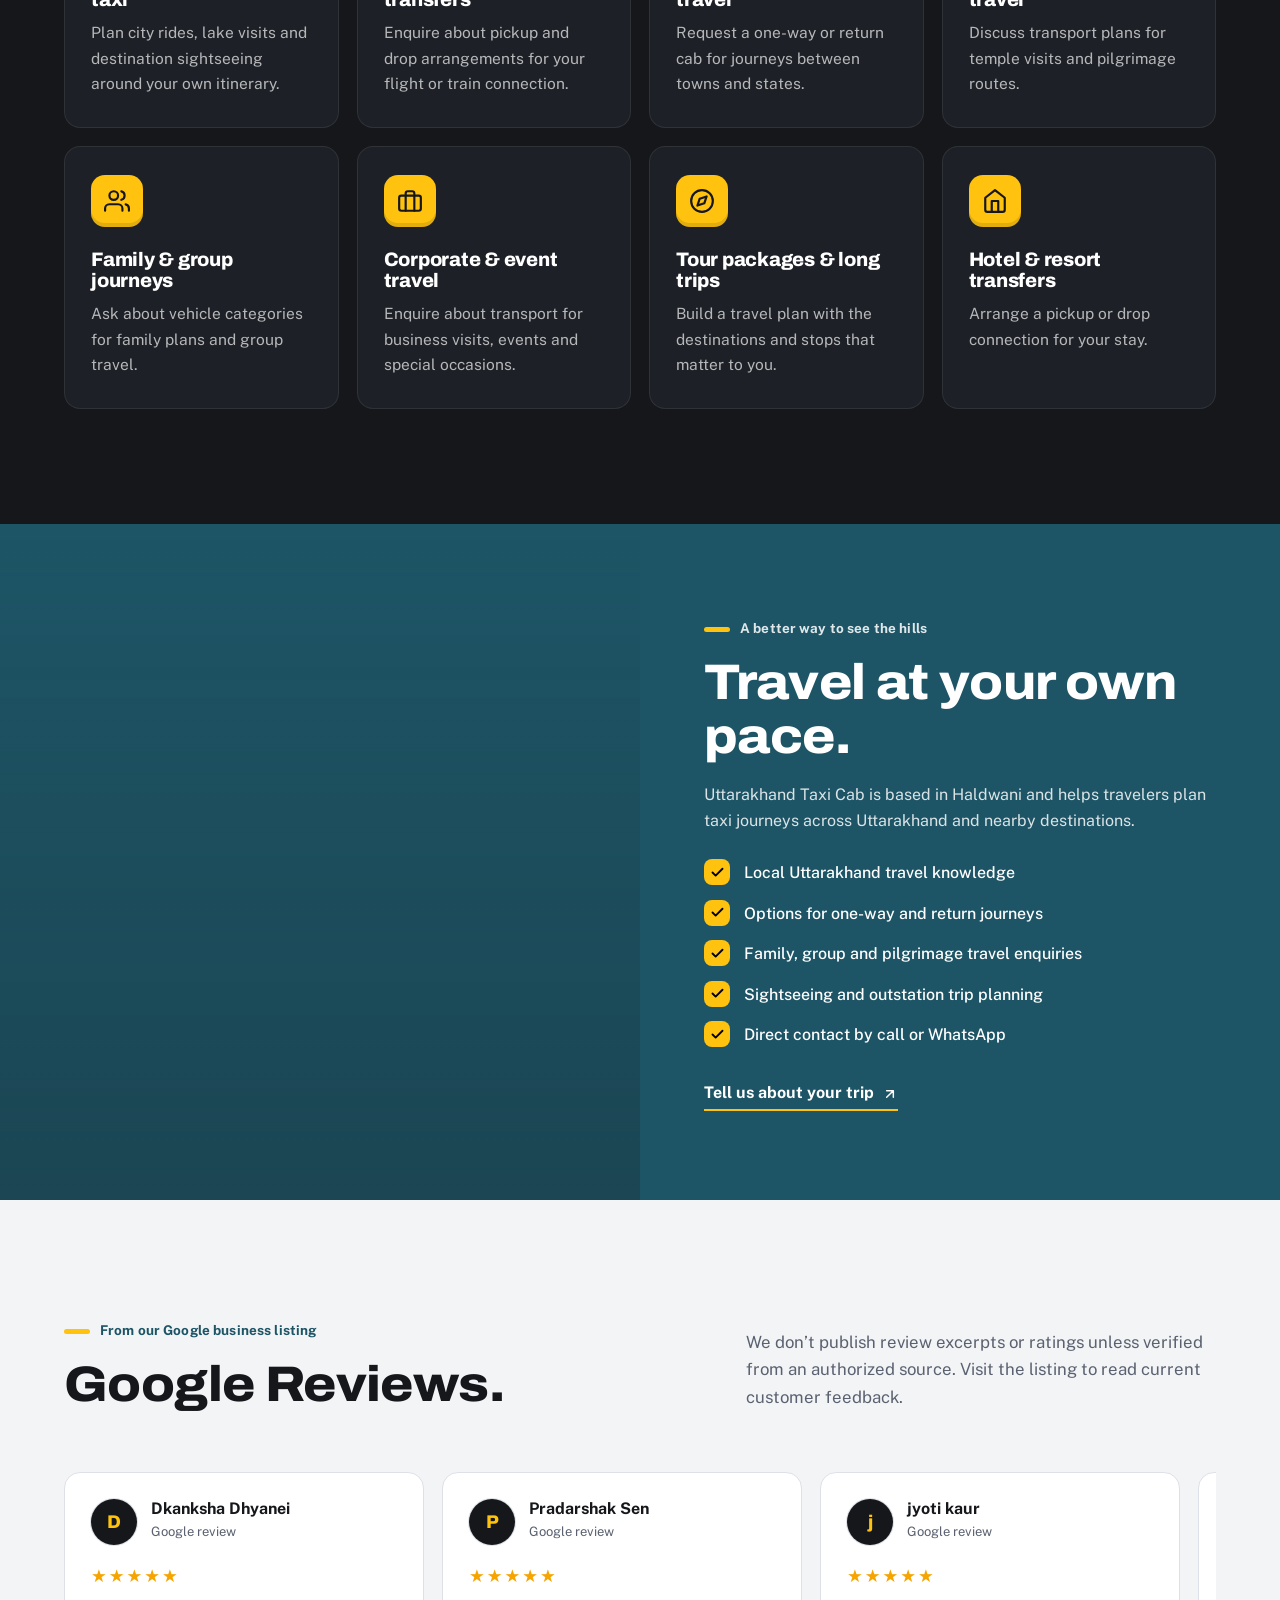
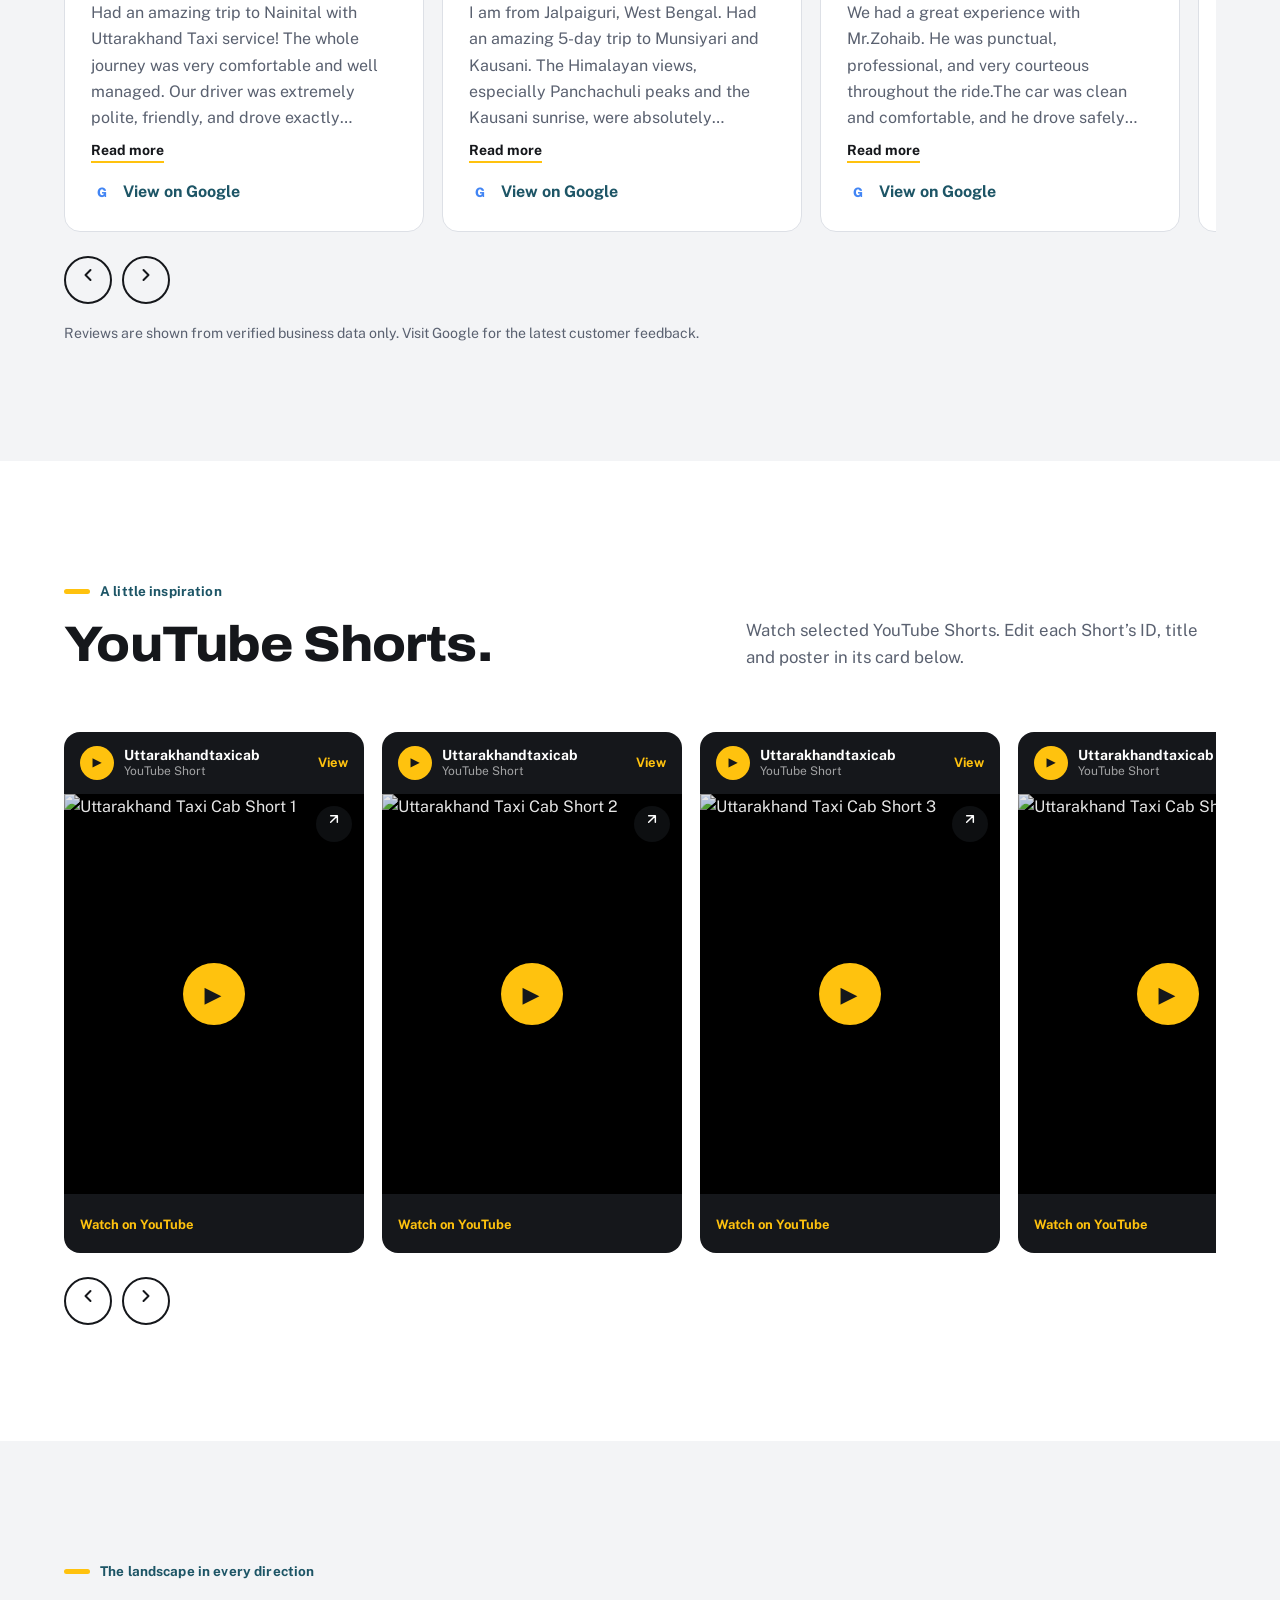
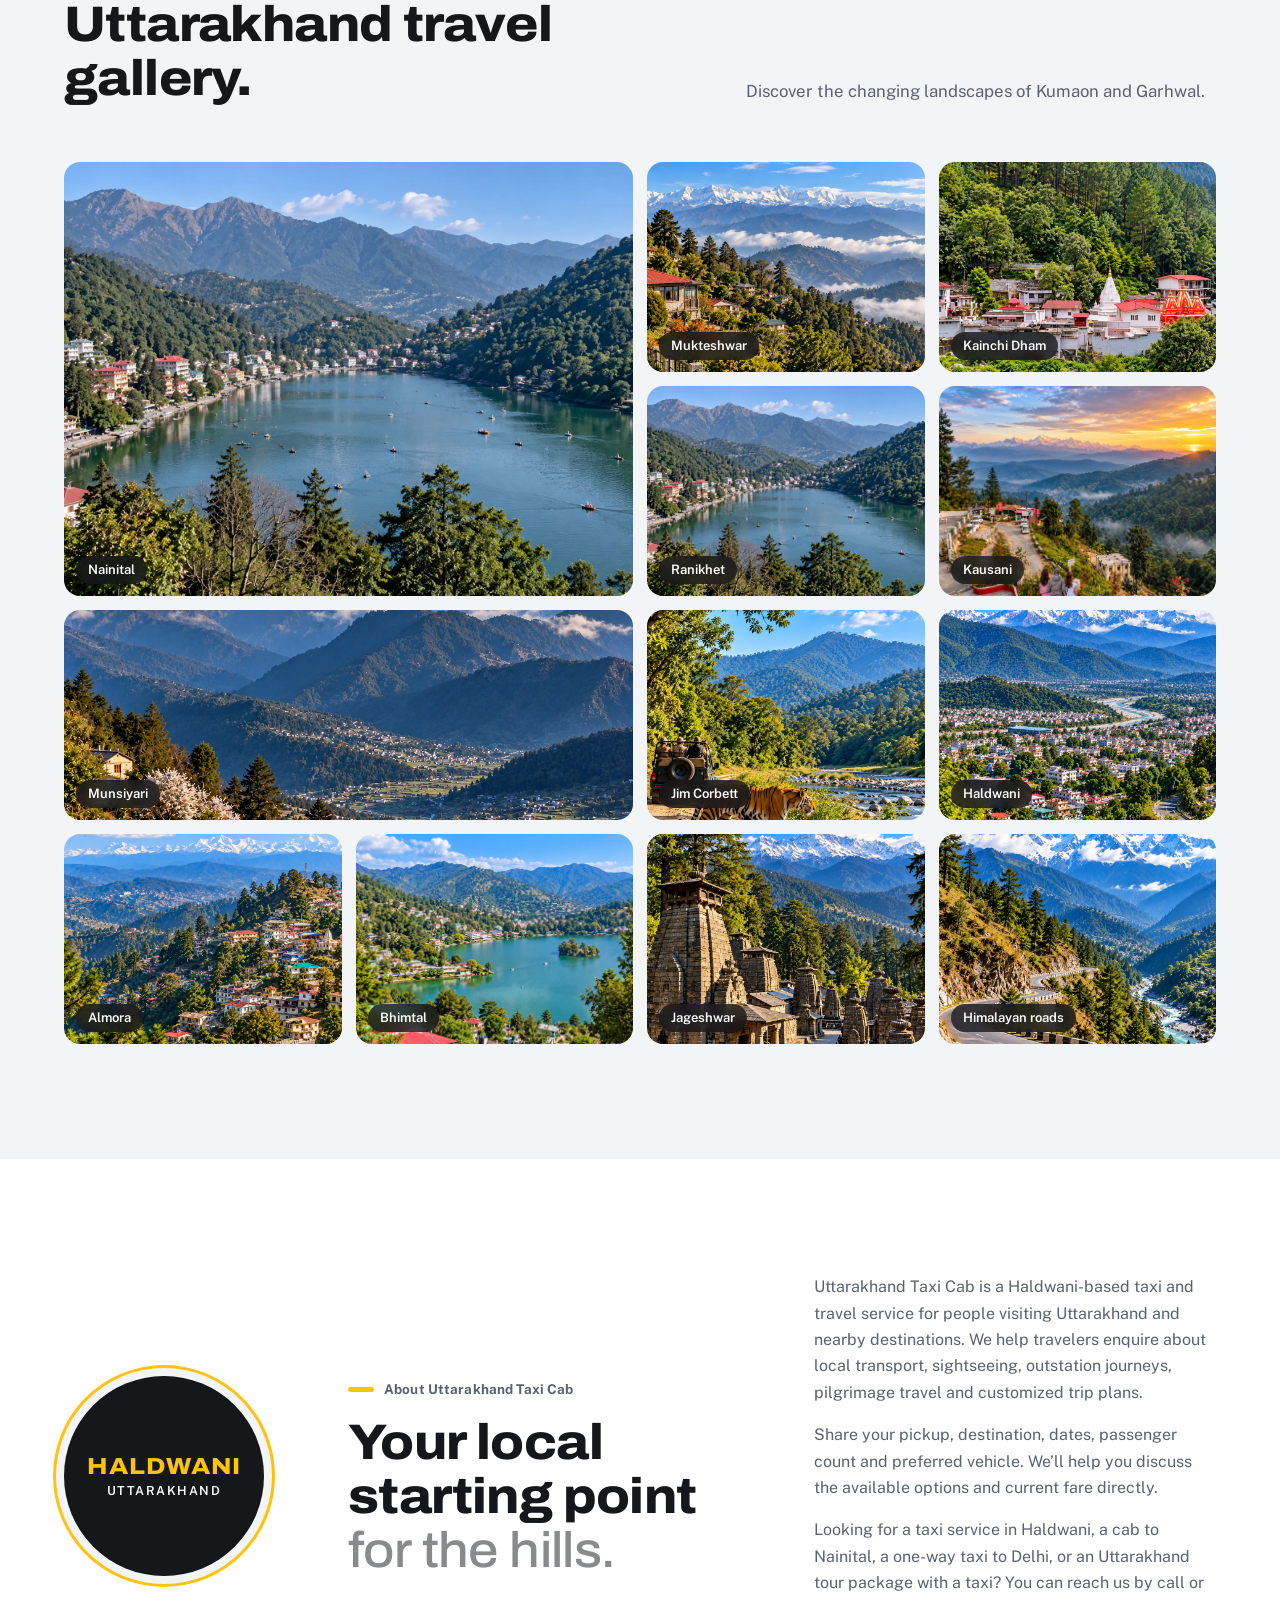
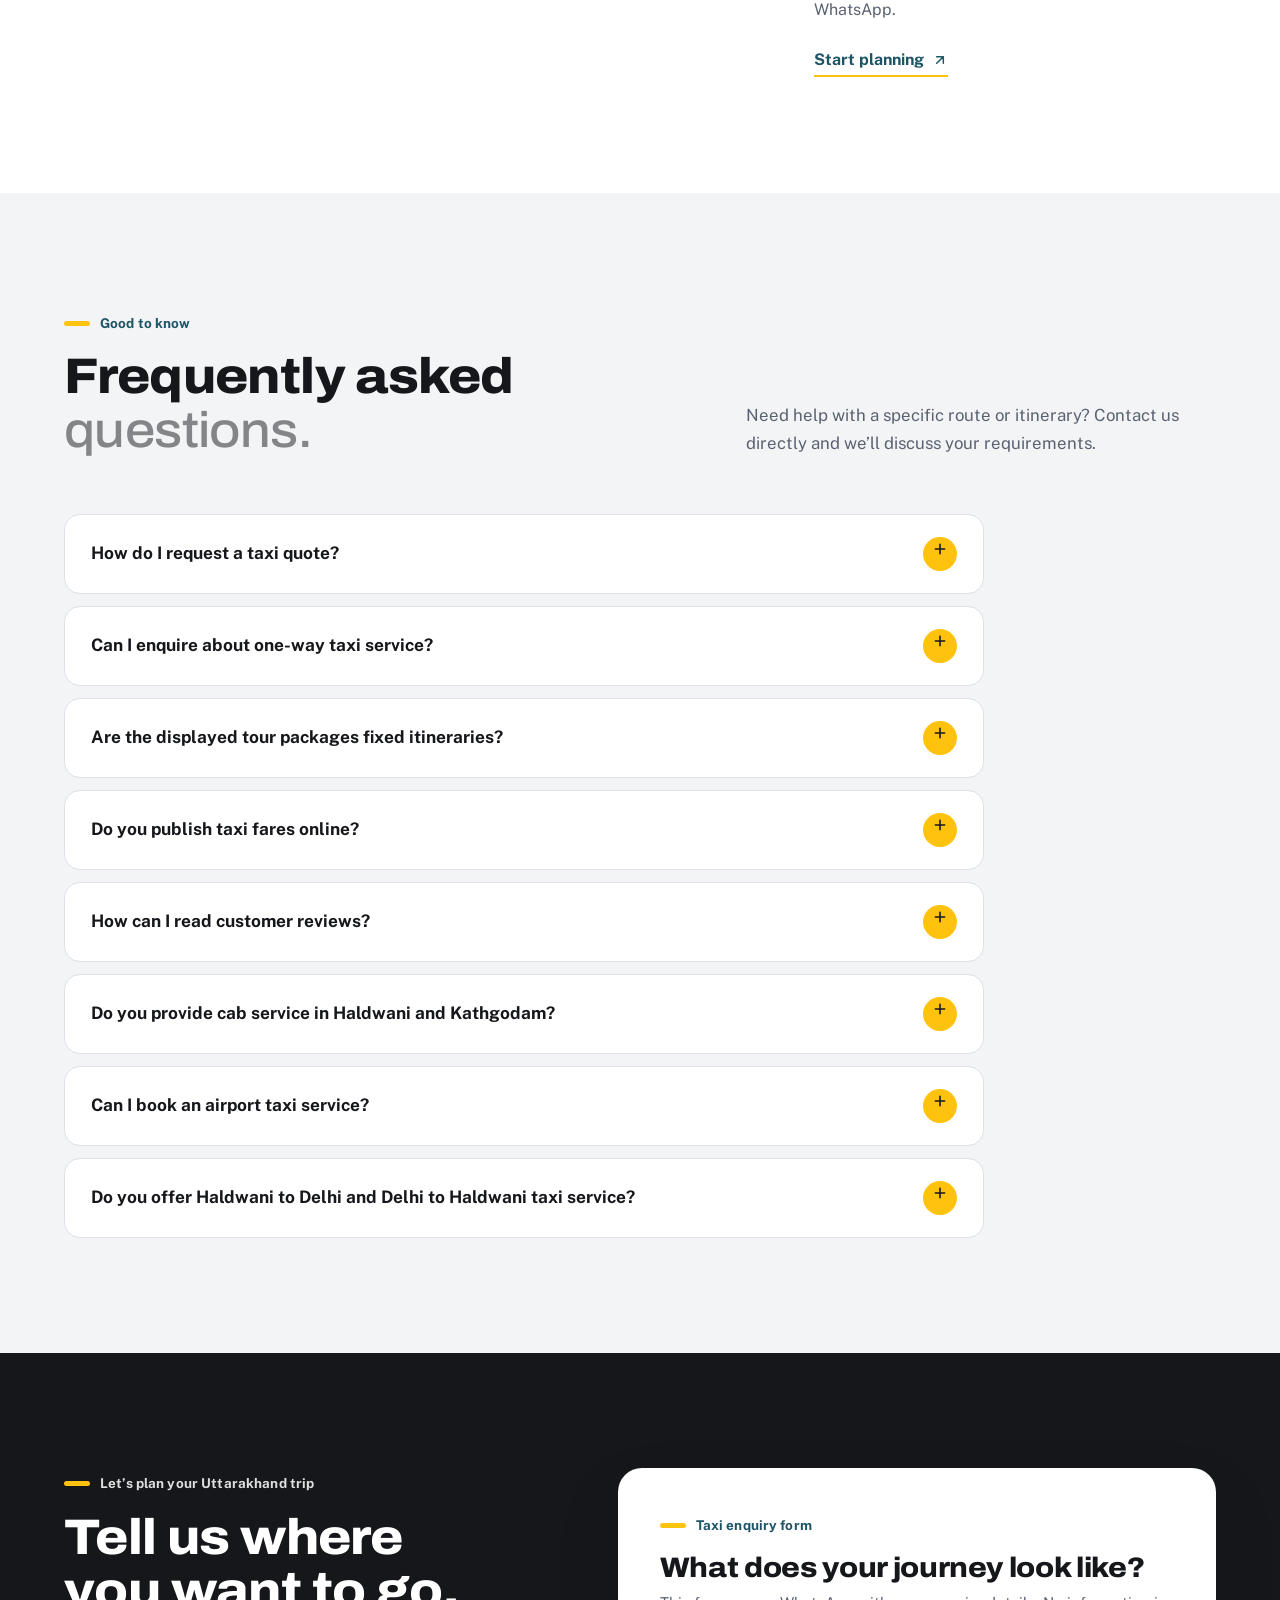
==== commit 52c28e10: "Update index.html jjkk" ====
--- a/index.html
+++ b/index.html
@@ -2,30 +2,29 @@
 <html lang="en">
 
 <head>
-  <meta charset="utf-8">
+    <meta charset="utf-8">
   <meta name="viewport" content="width=device-width, initial-scale=1">
   <meta name="referrer" content="strict-origin-when-cross-origin">
   <meta name="theme-color" content="#15171b">
-  <meta name="description"
-    content="Taxi service in Haldwani for Nainital, Kathgodam, Delhi and all of Uttarakhand. One-way cabs, airport taxi and tour packages. Book by call or WhatsApp.">
-  <meta name="keywords"
-    content="taxi service Haldwani, Haldwani taxi service, cab service Haldwani, cab in Haldwani, cab booking Haldwani, best taxi service Haldwani, best cab Haldwani, taxi Haldwani, Haldwani taxi stand, one way taxi service Haldwani, taxi service Uttarakhand, Uttarakhand taxi service, best taxi service Uttarakhand, cab in Uttarakhand, Uttarakhand cab, cab service Kathgodam, taxi service Kathgodam, taxi service Nainital, Nainital taxi service, airport taxi service, Haldwani to Delhi taxi service, Delhi to Haldwani taxi service, one way Delhi to Haldwani, Uttarakhand tour package taxi, near me taxi service Haldwani">
+  <meta name="description" content="Taxi service in Haldwani for Nainital, Kathgodam, Delhi and all Uttarakhand. One-way cabs, airport taxi and tour packages. Call +91 70783 38881.">
+  <meta name="keywords" content="taxi service Haldwani, Haldwani taxi service, cab service Haldwani, cab in Haldwani, cab booking Haldwani, best taxi service Haldwani, best cab Haldwani, taxi Haldwani, Haldwani taxi stand, one way taxi service Haldwani, taxi service Uttarakhand, Uttarakhand taxi service, best taxi service Uttarakhand, cab in Uttarakhand, Uttarakhand cab, cab service Kathgodam, taxi service Kathgodam, taxi service Nainital, Nainital taxi service, airport taxi service, Haldwani to Delhi taxi service, Delhi to Haldwani taxi service, one way Delhi to Haldwani, Uttarakhand tour package taxi, near me taxi service Haldwani">
   <link rel="canonical" href="https://uttarakhandtaxicab.com/">
   <meta property="og:type" content="website">
-  <meta property="og:title" content="Uttarakhand Taxi Cab | Explore Uttarakhand from Haldwani">
-  <meta property="og:description"
-    content="Taxi services, sightseeing, outstation cabs and Uttarakhand tour enquiries from Haldwani.">
+  <meta property="og:title" content="Taxi Service in Haldwani | Uttarakhand Cab Service">
+  <meta property="og:description" content="Taxi service in Haldwani for Nainital, Kathgodam, Delhi and all Uttarakhand. One-way cabs, airport taxi and tour packages. Call +91 70783 38881.">
   <meta property="og:url" content="https://uttarakhandtaxicab.com/">
   <title>Taxi Service in Haldwani | Uttarakhand Cab Service</title>
+  <link rel="icon" href="favicon.ico" sizes="any">
+  <link rel="icon" type="image/svg+xml" href="favicon.svg">
+  <link rel="apple-touch-icon" href="apple-touch-icon.png">
   <link rel="preconnect" href="https://images.unsplash.com">
   <link rel="preconnect" href="https://fonts.googleapis.com">
   <link rel="preconnect" href="https://fonts.gstatic.com" crossorigin>
-  <link rel="stylesheet"
-    href="https://fonts.googleapis.com/css2?family=Archivo:wdth,wght@62..125,100..900&family=Public+Sans:wght@400;500;600;700&display=swap">
+  <link rel="stylesheet" href="https://fonts.googleapis.com/css2?family=Archivo:wdth,wght@62..125,100..900&family=Public+Sans:wght@400;500;600;700&display=swap">
   <link rel="stylesheet" href="assets/css/style.css">
-  <script
-    type="application/ld+json">{"@context":"https://schema.org","@type":"TaxiService","name":"Uttarakhand Taxi Cab","alternateName":"Uttarakhand Taxi Service","url":"https://uttarakhandtaxicab.com/","telephone":"+917078338881","address":{"@type":"PostalAddress","streetAddress":"Police Tahna, Chorgaliya Rd, near Banbhoolpura, Banbhoolpura","addressLocality":"Haldwani","addressRegion":"Uttarakhand","postalCode":"263139","addressCountry":"IN"},"areaServed":[{"@type":"State","name":"Uttarakhand"},{"@type":"City","name":"Haldwani"},{"@type":"City","name":"Kathgodam"},{"@type":"City","name":"Nainital"},{"@type":"City","name":"Delhi"}]}</script>
-</head>
+  <script type="application/ld+json">{"@context":"https://schema.org","@type":["TaxiService","LocalBusiness"],"name":"Uttarakhand Taxi Cab","alternateName":"Uttarakhand Taxi Service","url":"https://uttarakhandtaxicab.com/","telephone":"+917078338881","address":{"@type":"PostalAddress","streetAddress":"Police Tahna, Chorgaliya Rd, near Banbhoolpura, Banbhoolpura","addressLocality":"Haldwani","addressRegion":"Uttarakhand","postalCode":"263139","addressCountry":"IN"},"areaServed":[{"@type":"State","name":"Uttarakhand"},{"@type":"City","name":"Haldwani"},{"@type":"City","name":"Kathgodam"},{"@type":"City","name":"Nainital"},{"@type":"City","name":"Delhi"}],"description":"Taxi and cab service in Haldwani for local sightseeing, one-way and outstation trips, airport transfers and Uttarakhand tour packages.","image":"https://uttarakhandtaxicab.com/icon-512.png","logo":"https://uttarakhandtaxicab.com/icon-512.png","geo":{"@type":"GeoCoordinates","latitude":29.2128051,"longitude":79.5323198},"contactPoint":{"@type":"ContactPoint","telephone":"+917078338881","contactType":"customer service","areaServed":"IN","availableLanguage":["English","Hindi"]}}</script>
+
+  </head>
 
 <body>
   <a class="skip-link" href="#main">Skip to content</a>
@@ -57,6 +56,7 @@
           <li><strong data-count="routes">21</strong> popular routes</li>
           <li><strong data-count="vehicles">9</strong> vehicle types</li>
         </ul>
+        <p class="hero-contact"><span>Call: <a href="tel:+917078338881">+91 70783 38881</a></span><span>Address: Police Tahna, Chorgaliya Rd, near Banbhoolpura, Haldwani, Uttarakhand 263139</span></p>
       </div>
       <div class="hero-caption"><span>01 / 03</span><span class="caption-rule"></span><span class="hero-place">The
           Himalayan journey starts here</span></div>
@@ -3332,4 +3332,4 @@
   <script src="assets/js/main.js" defer></script>
 </body>
 
-</html>+</html>
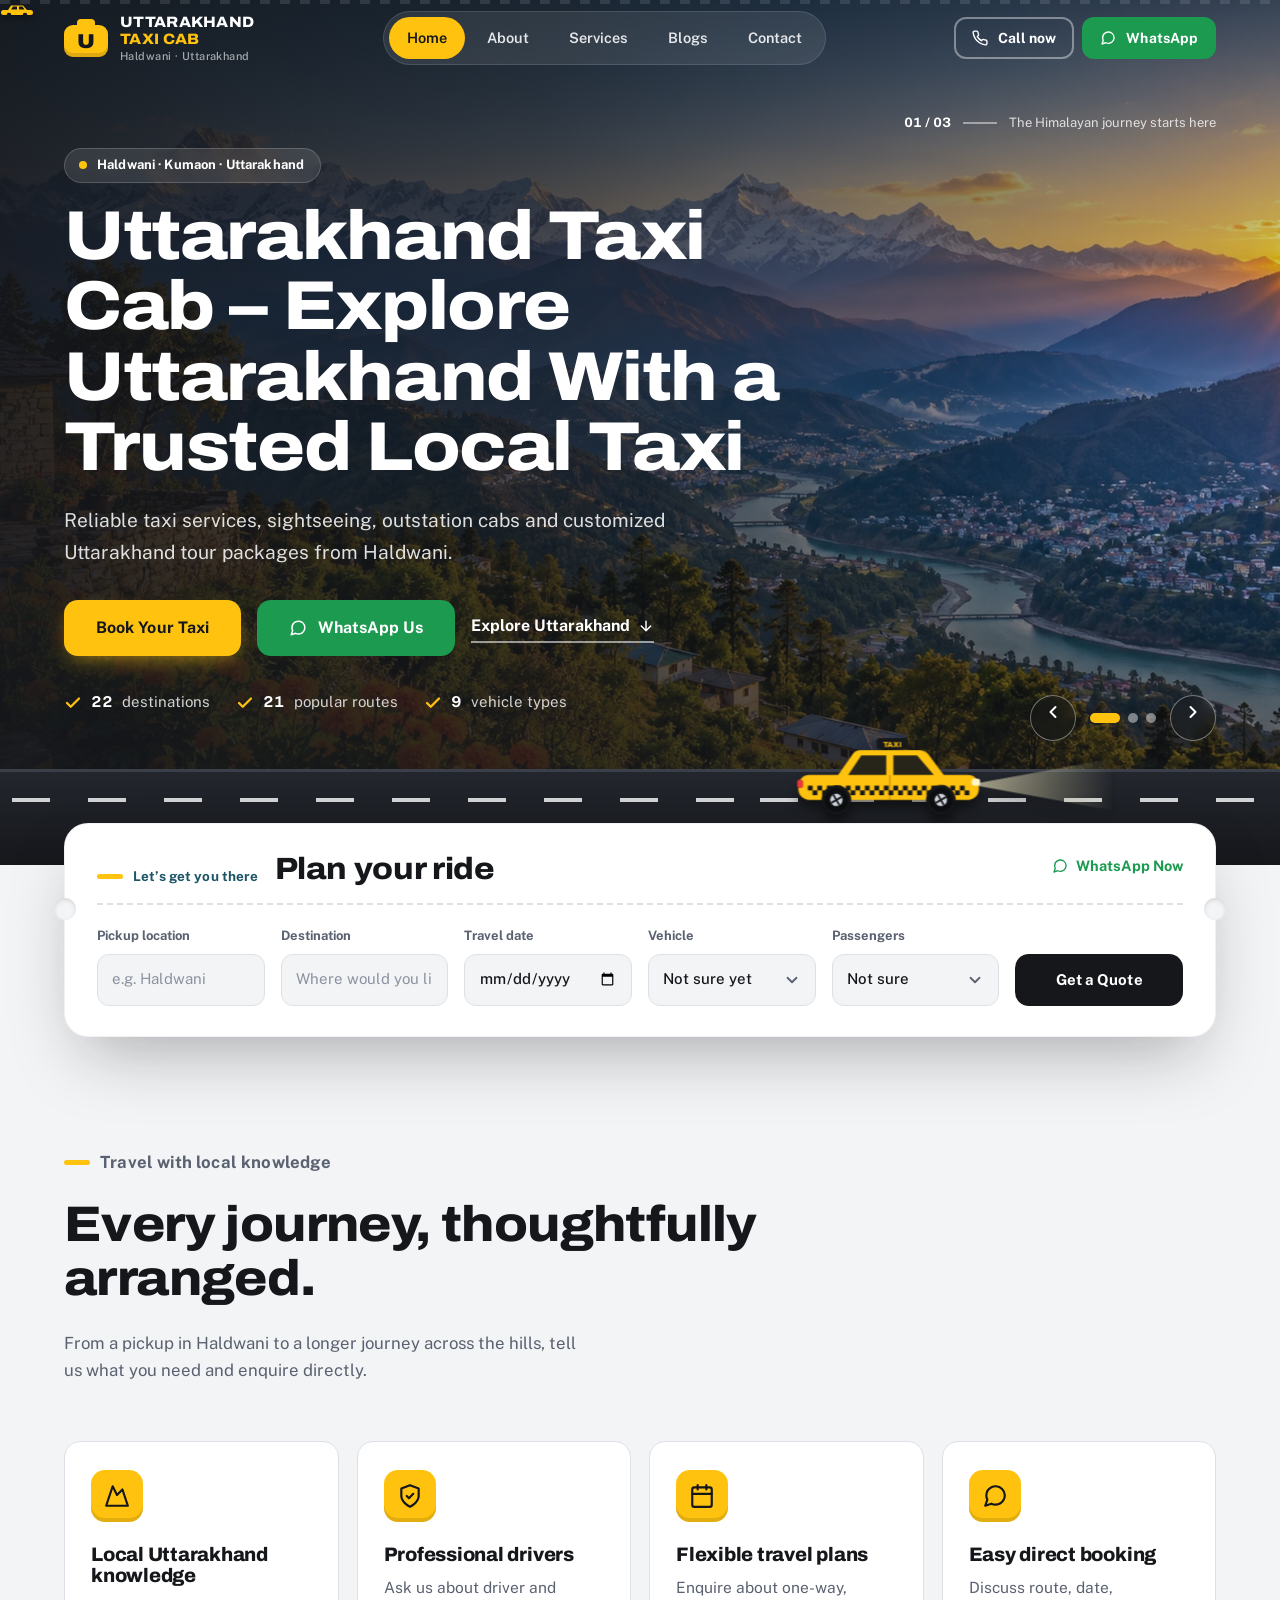
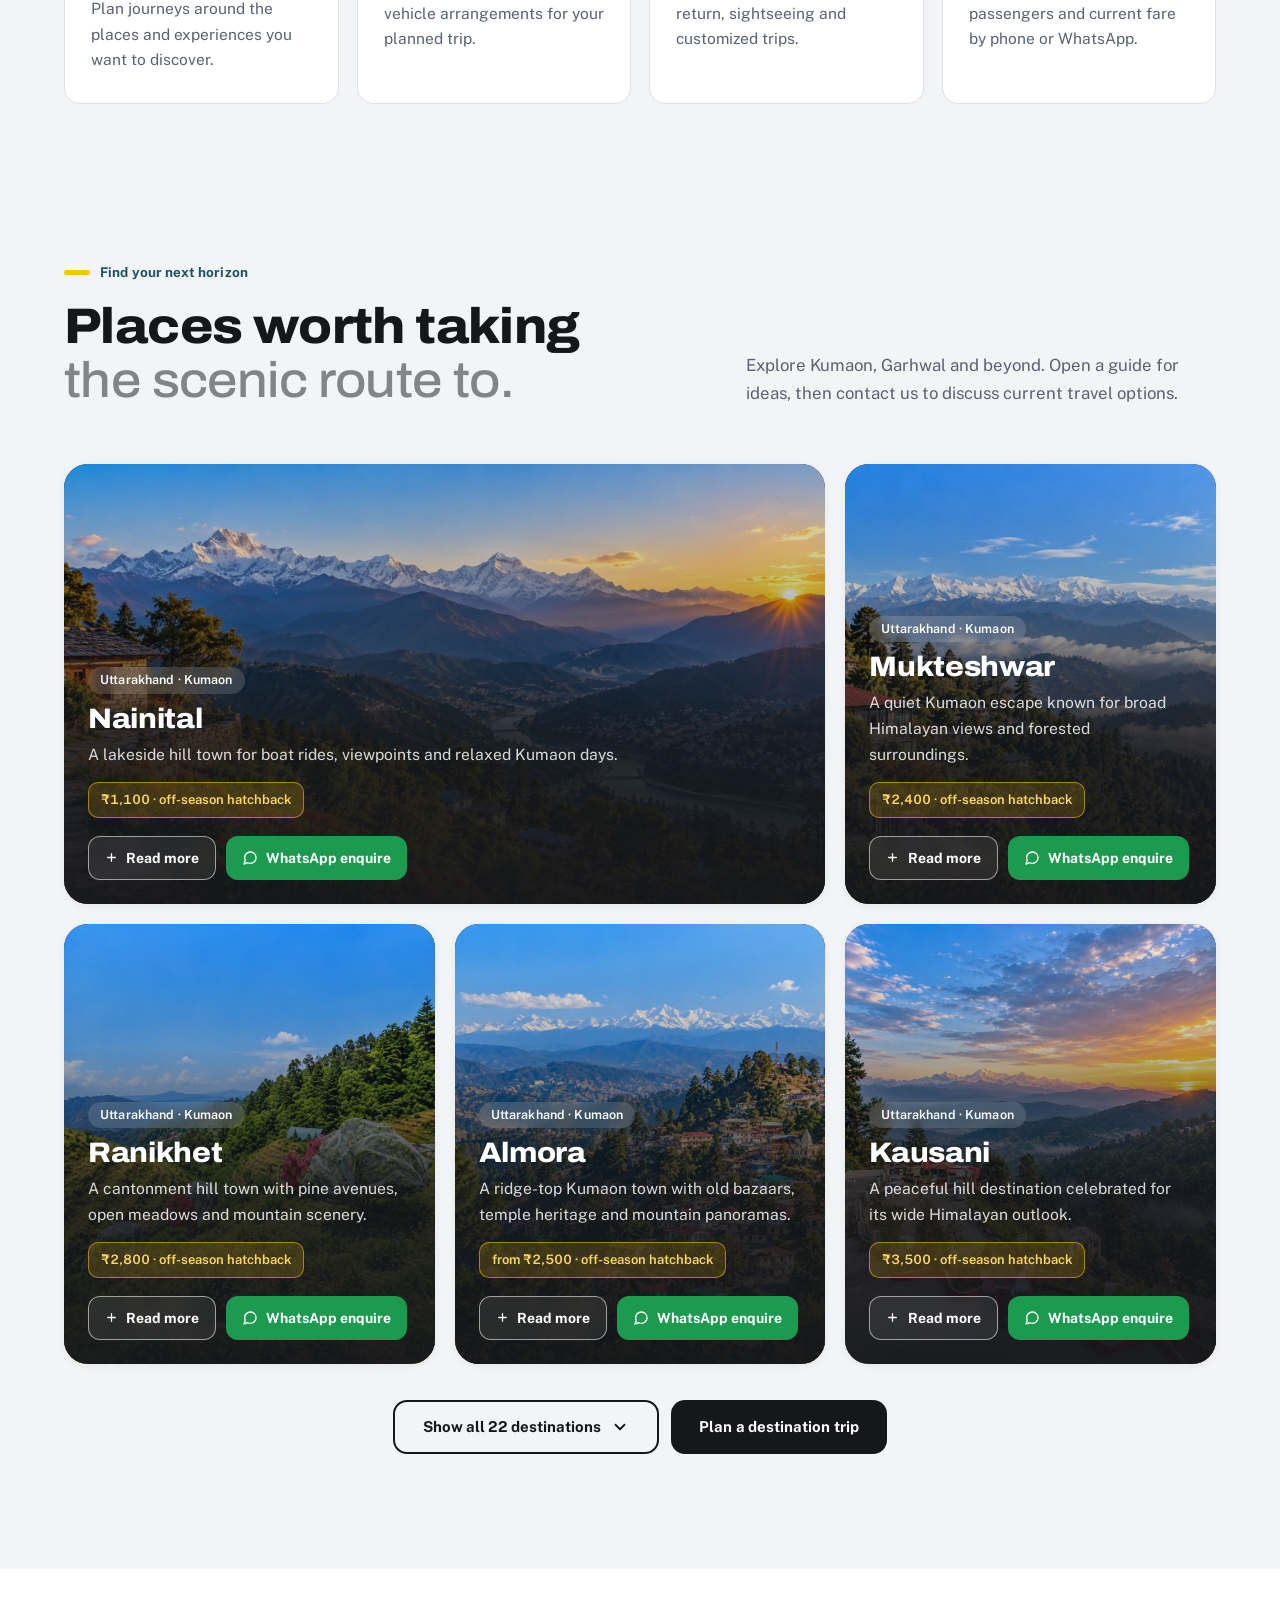
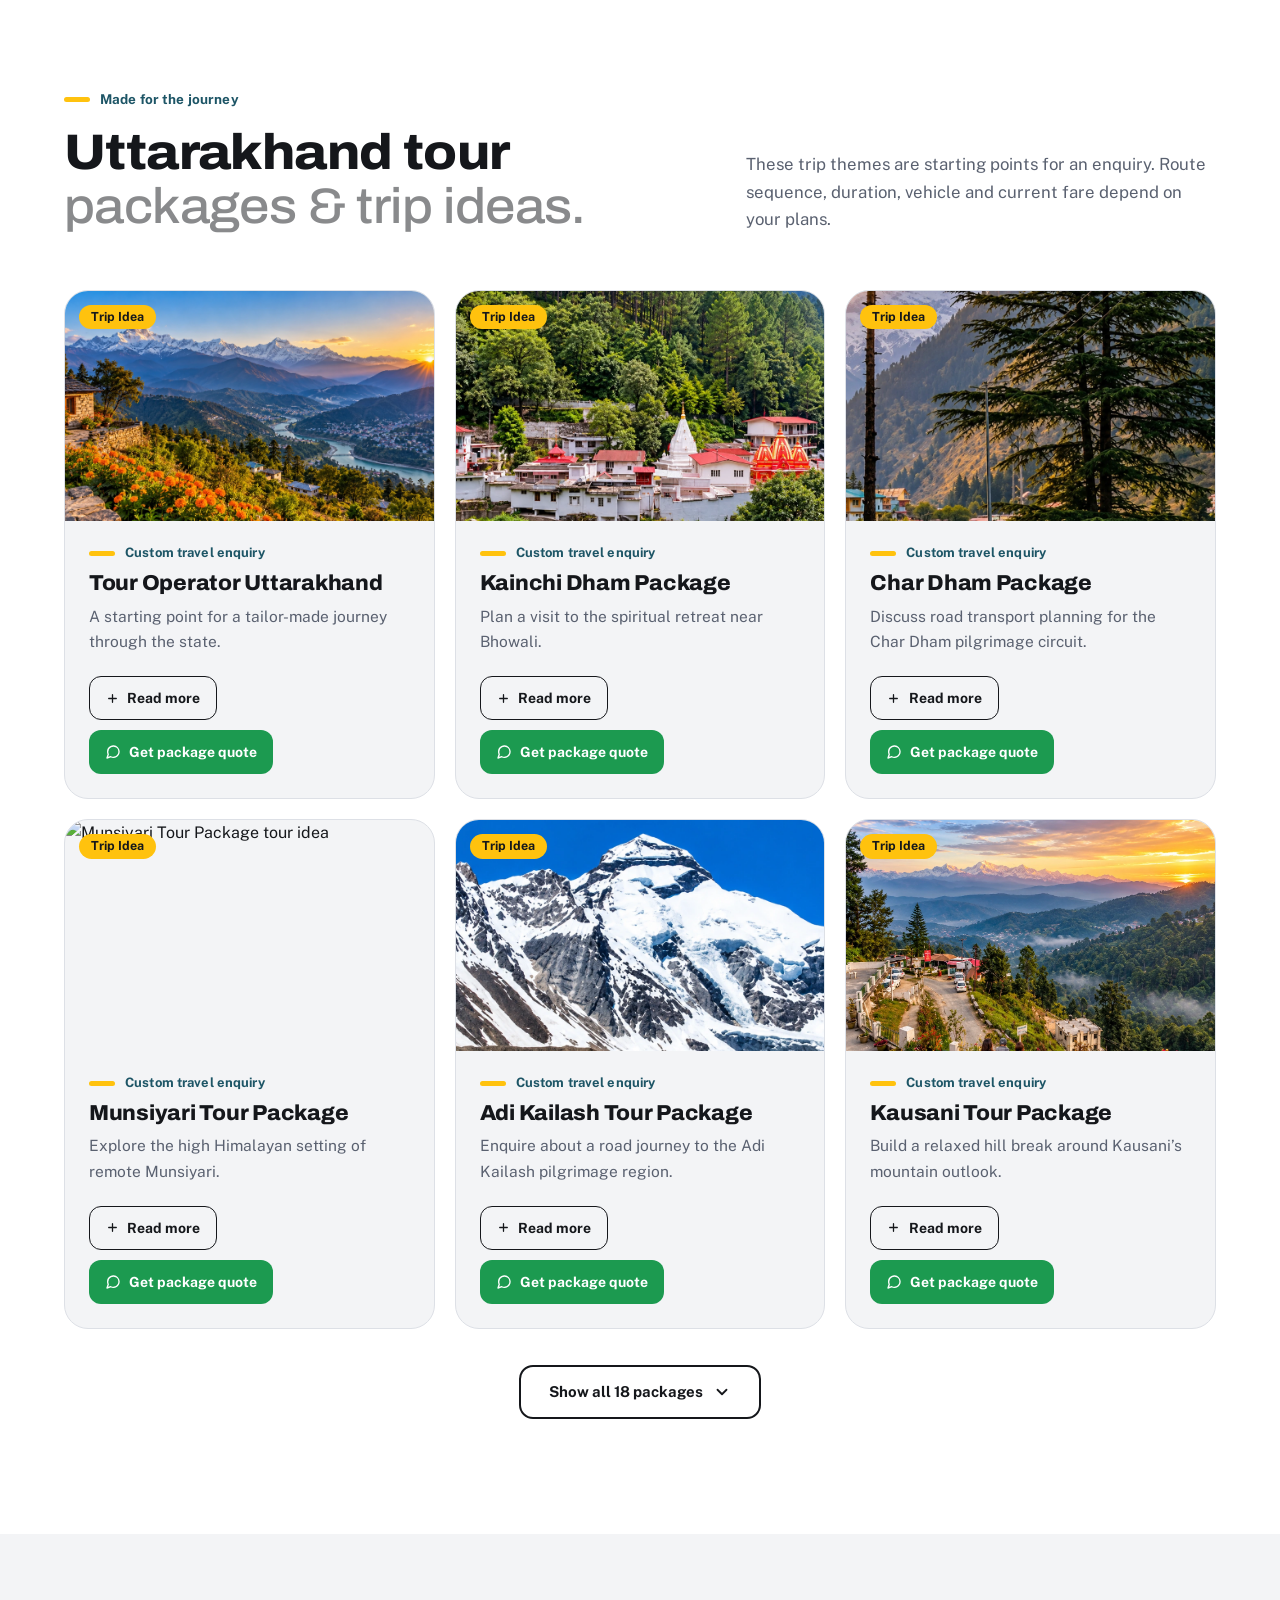
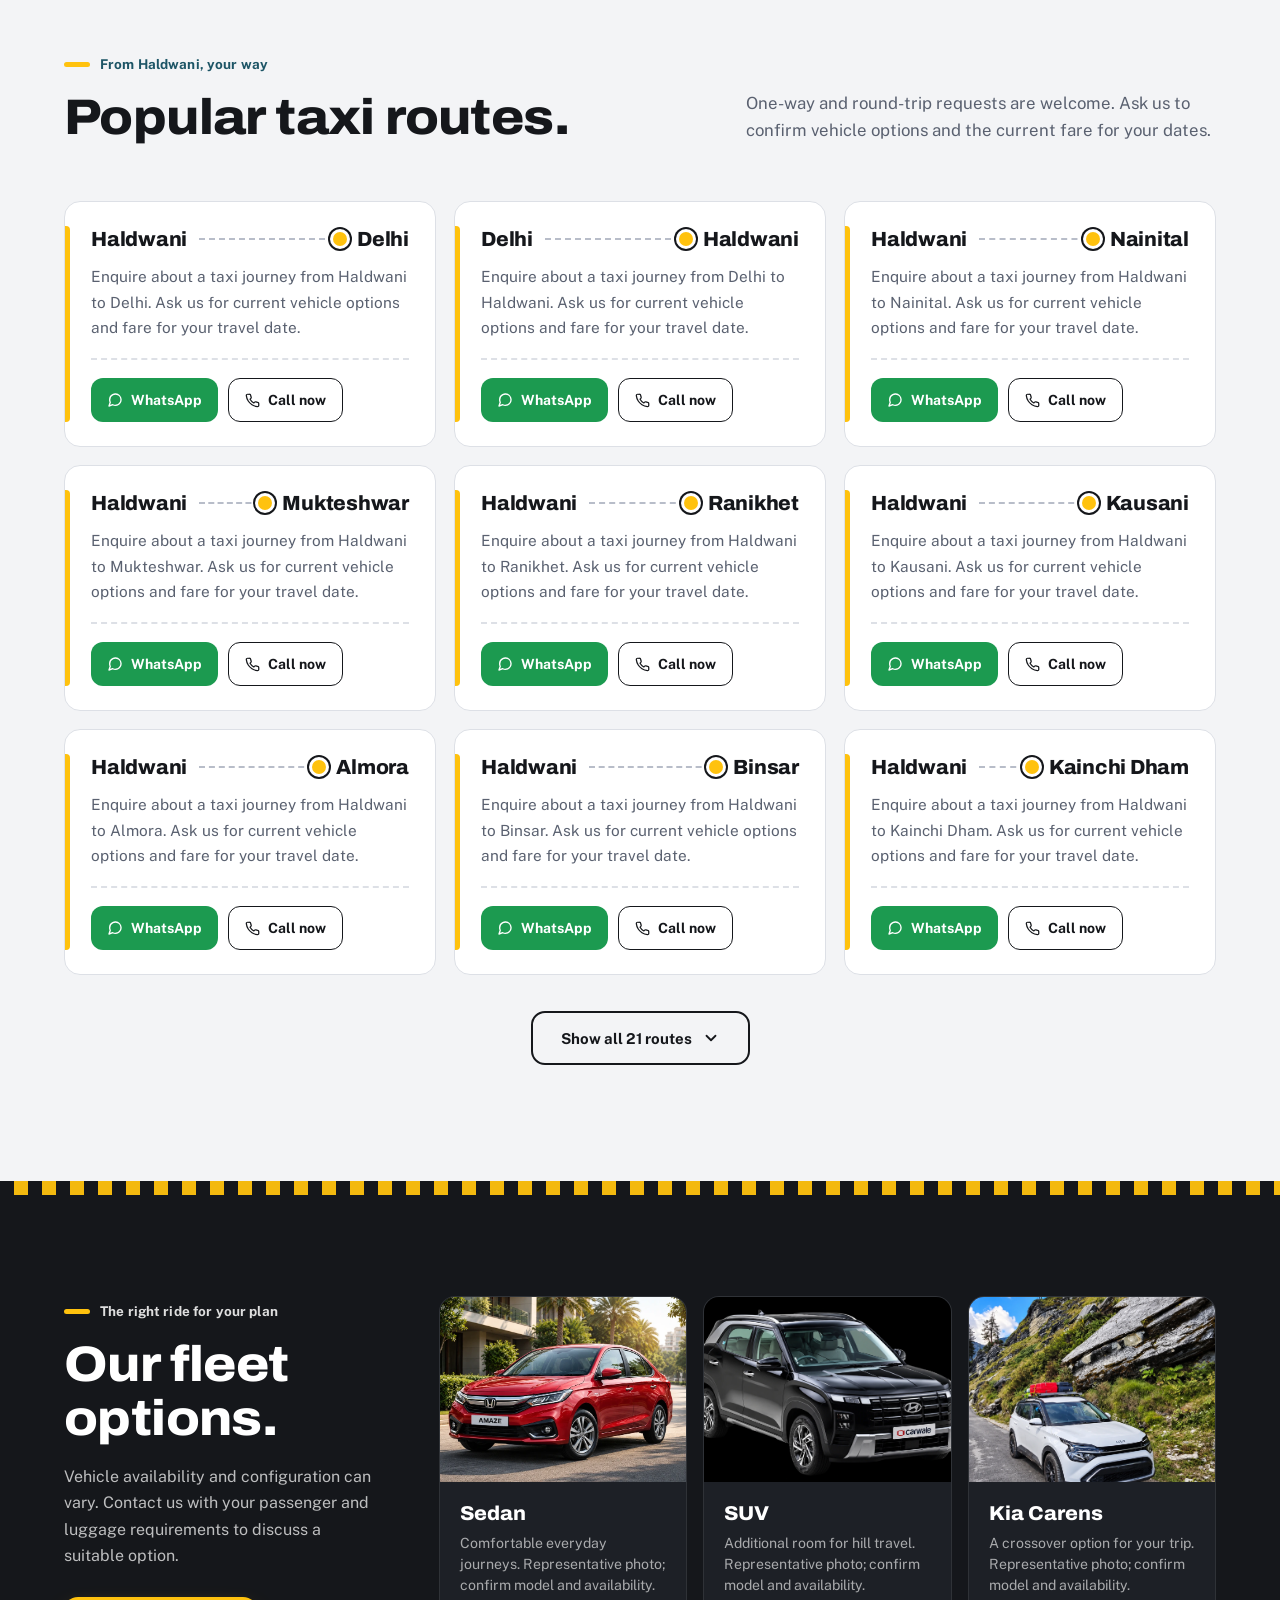
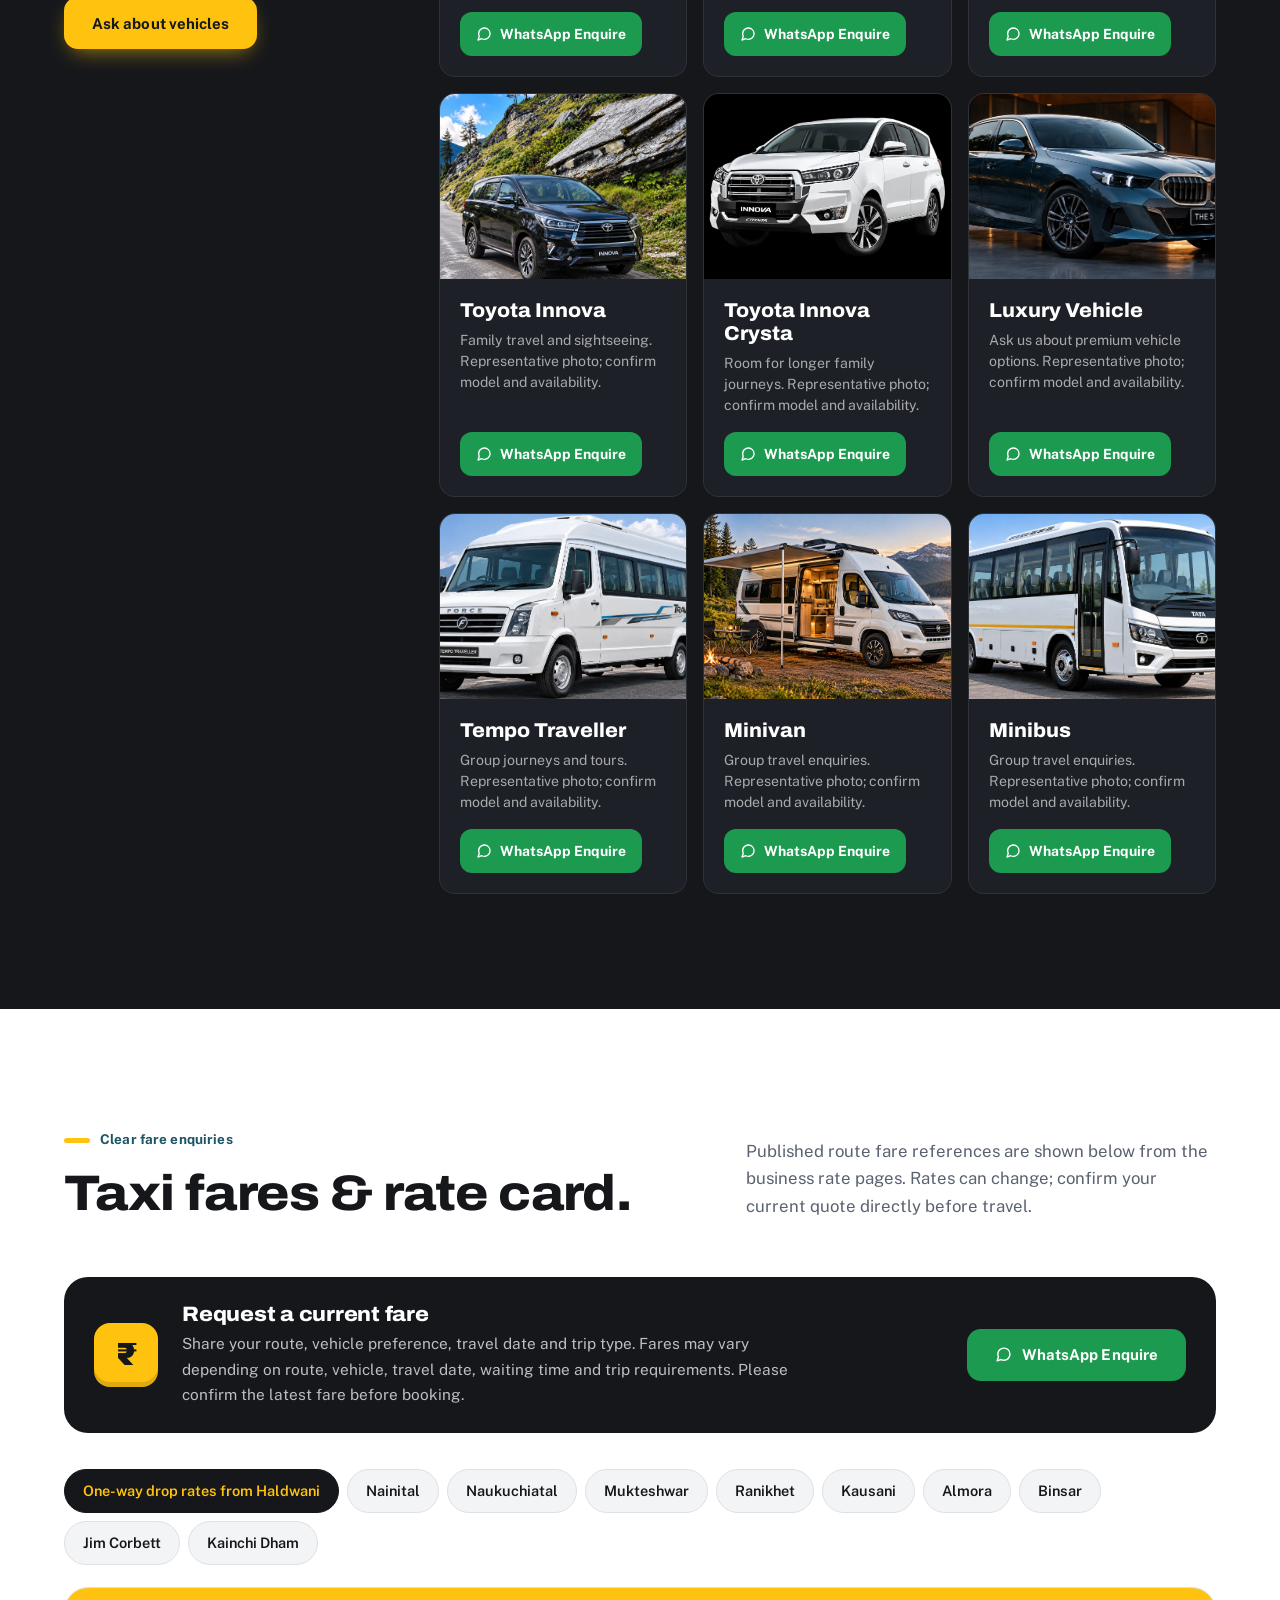
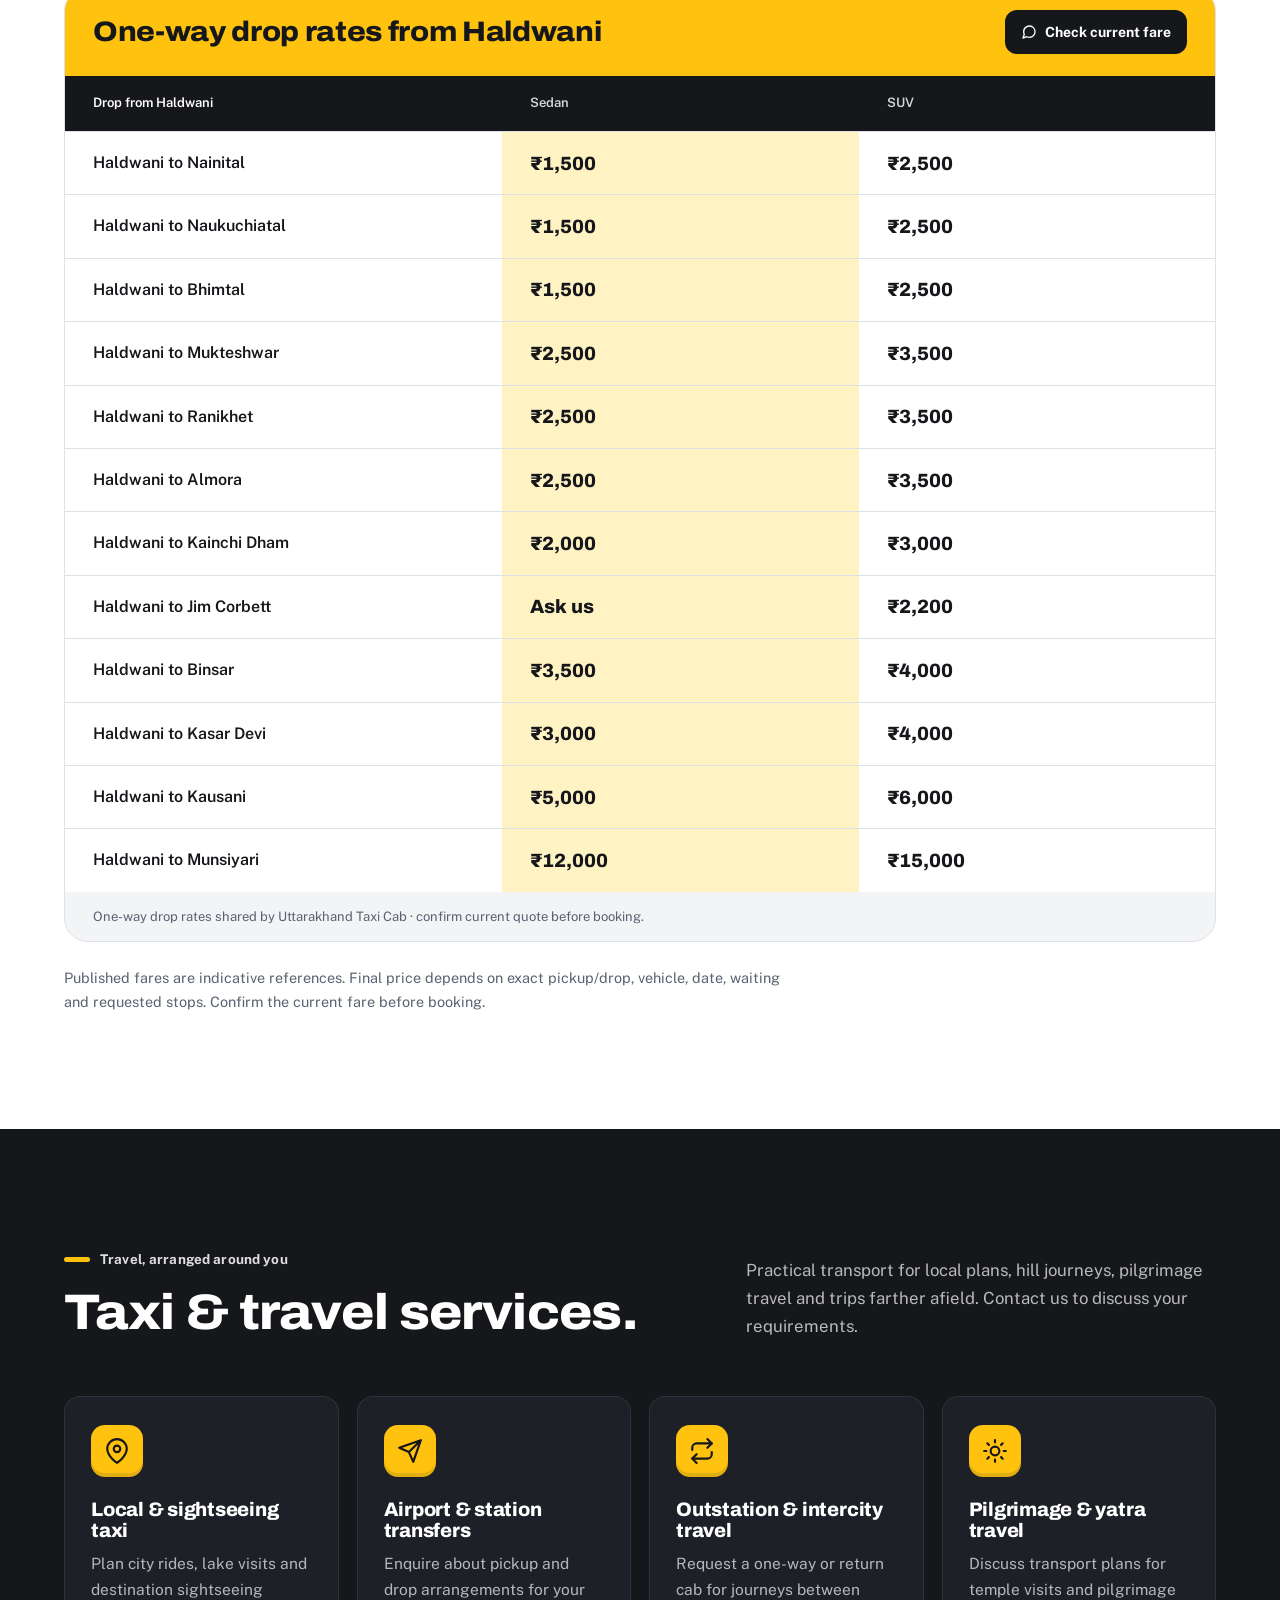
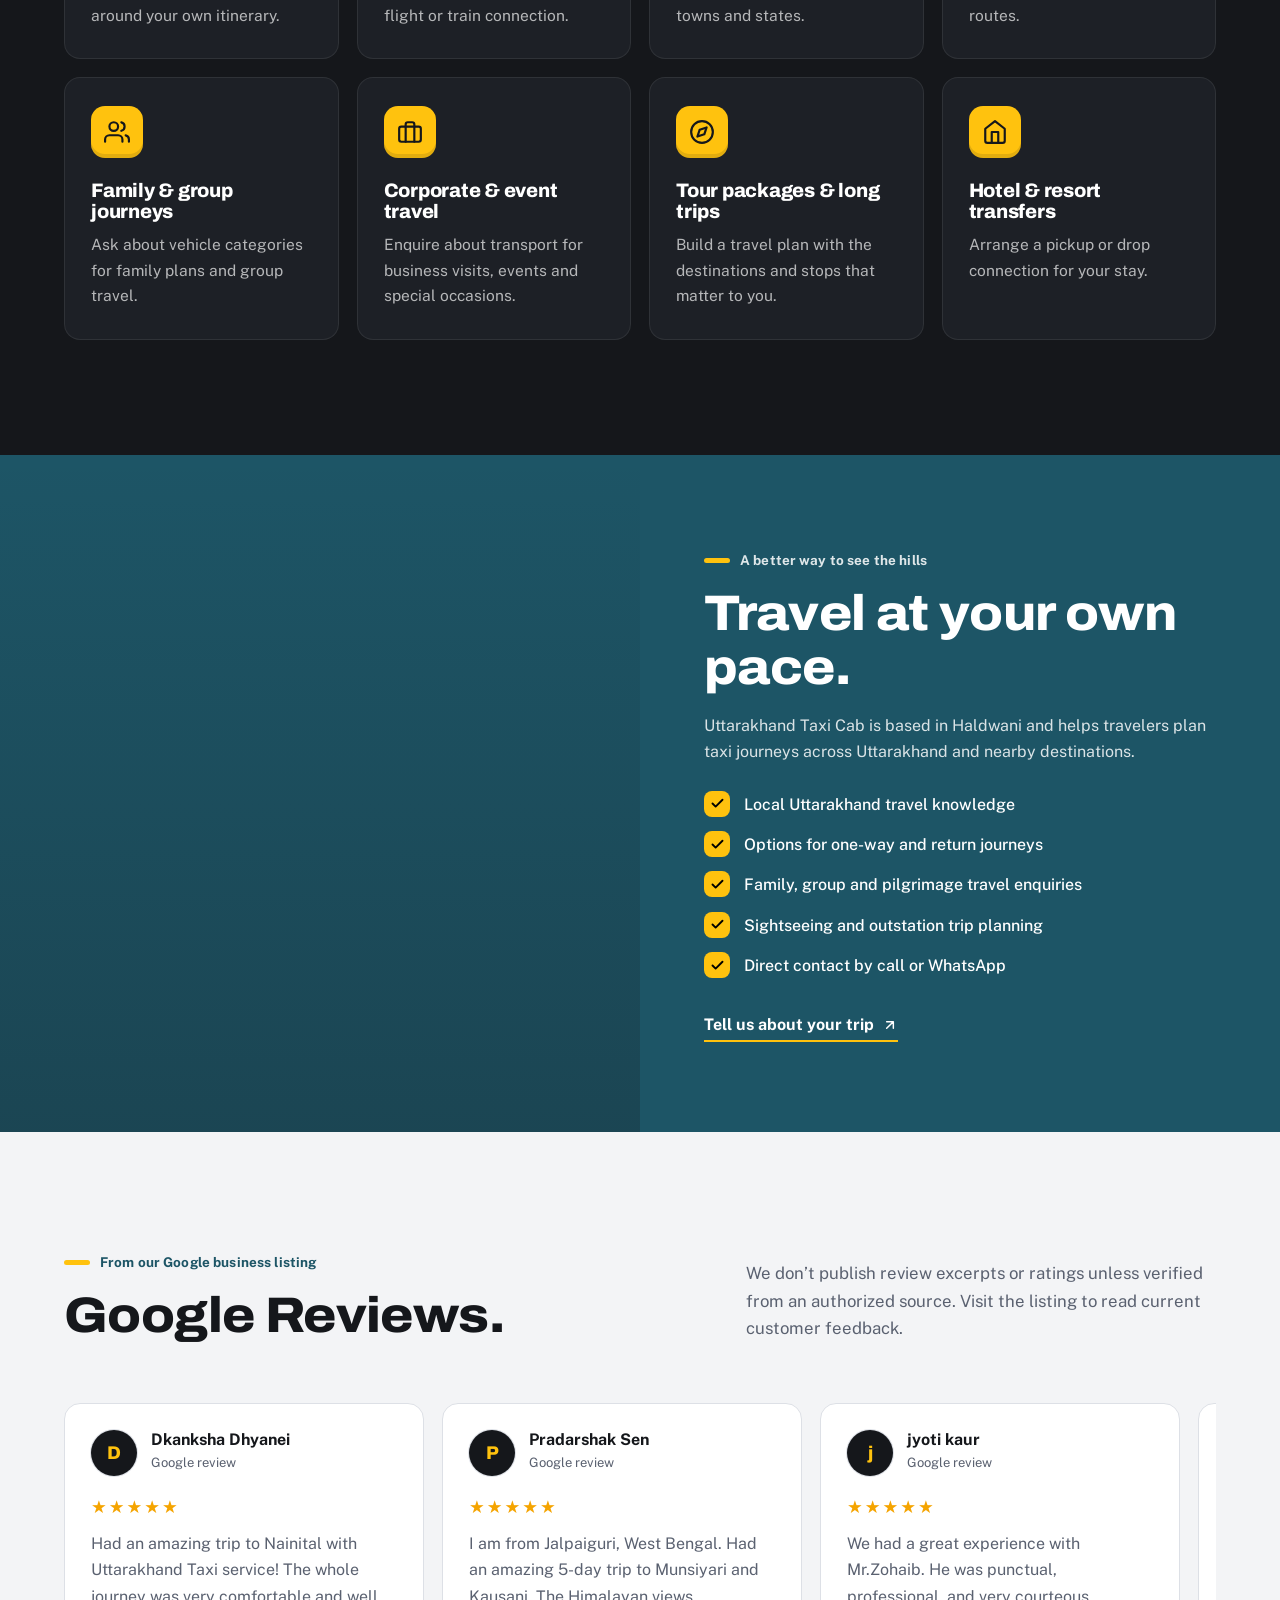
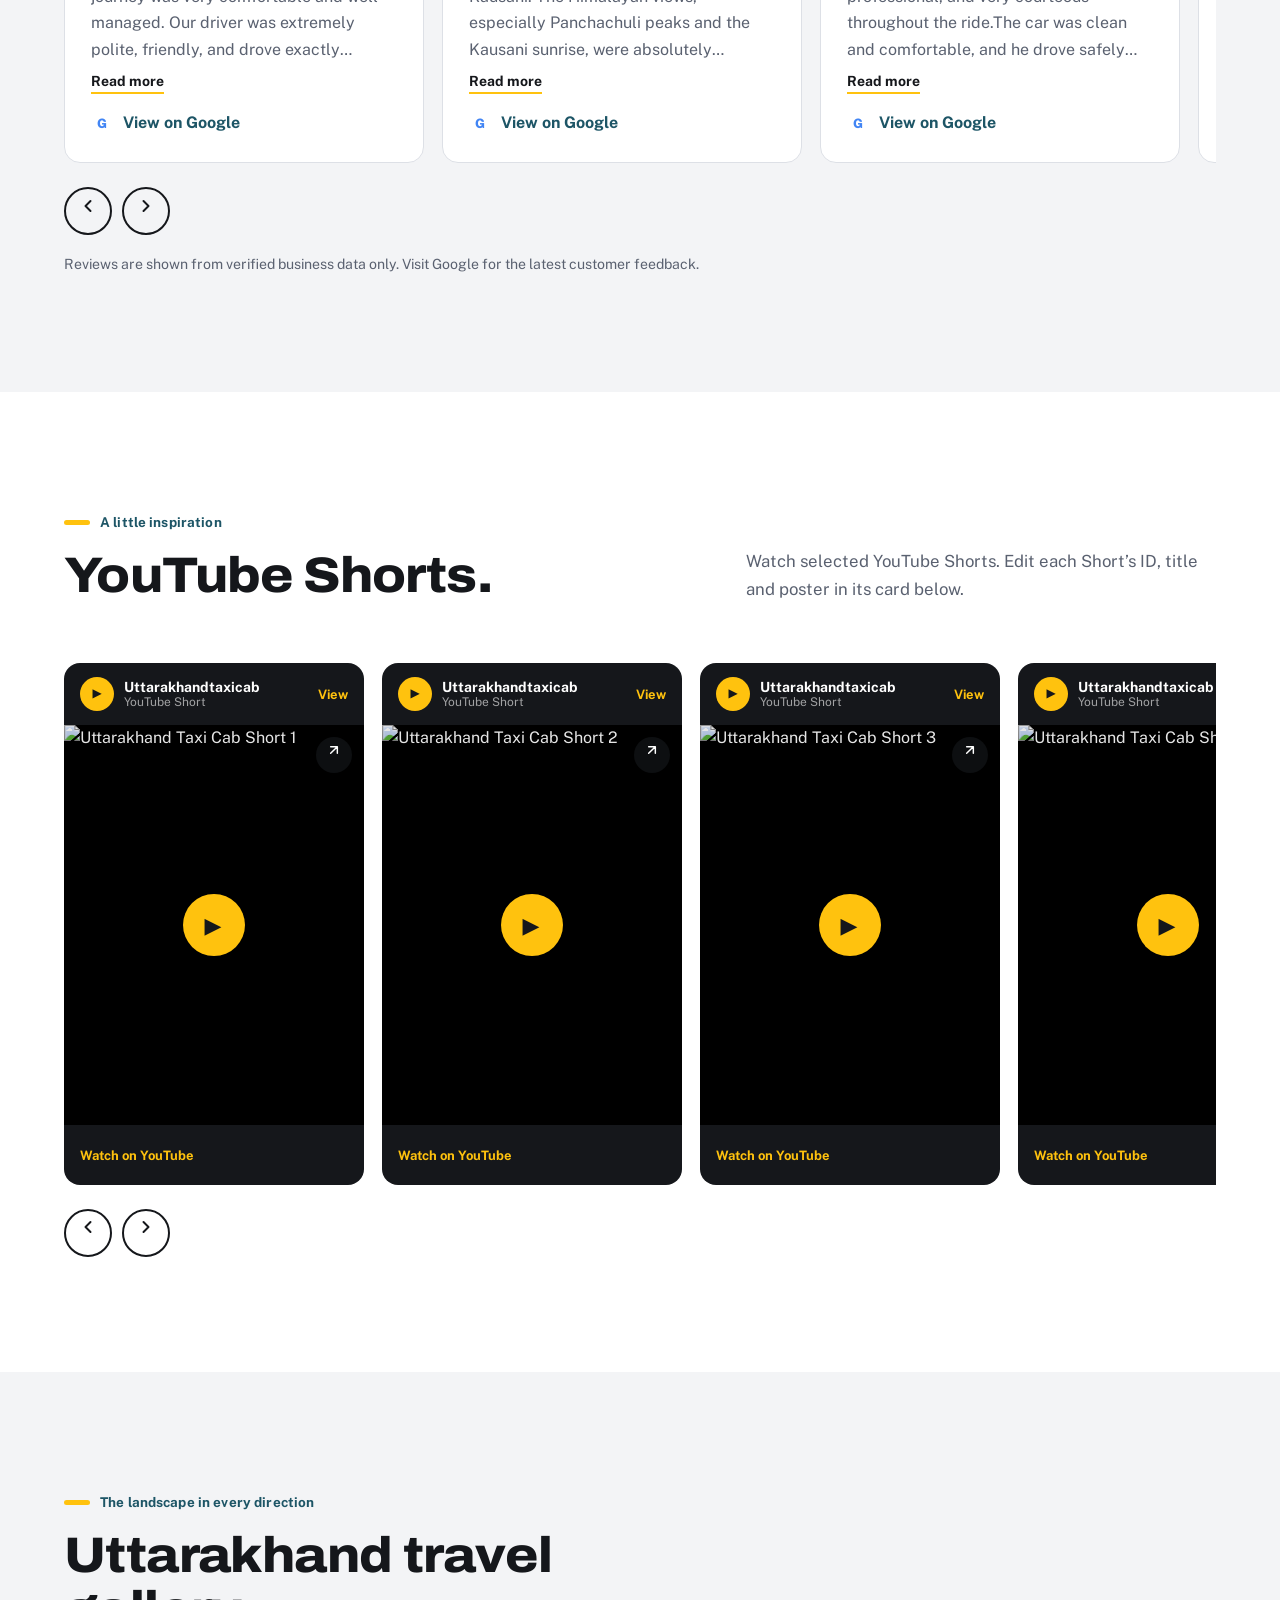
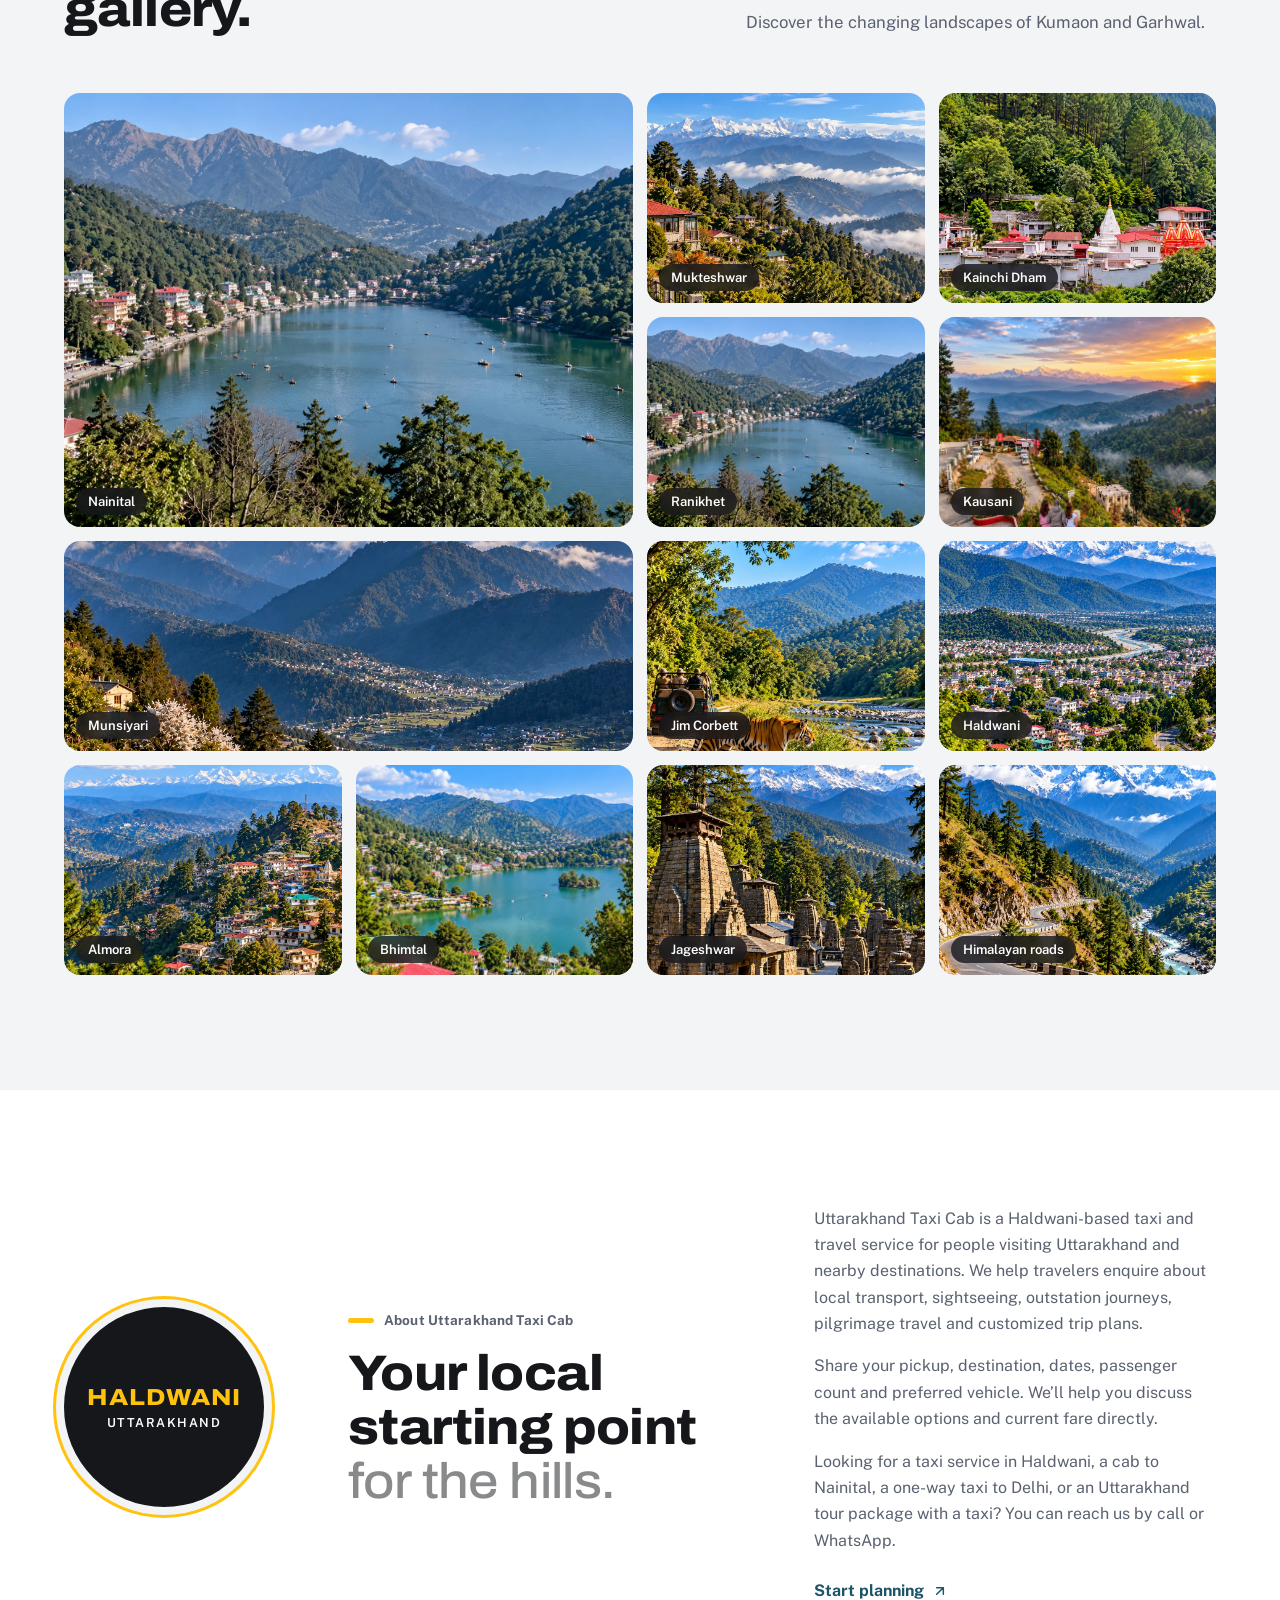
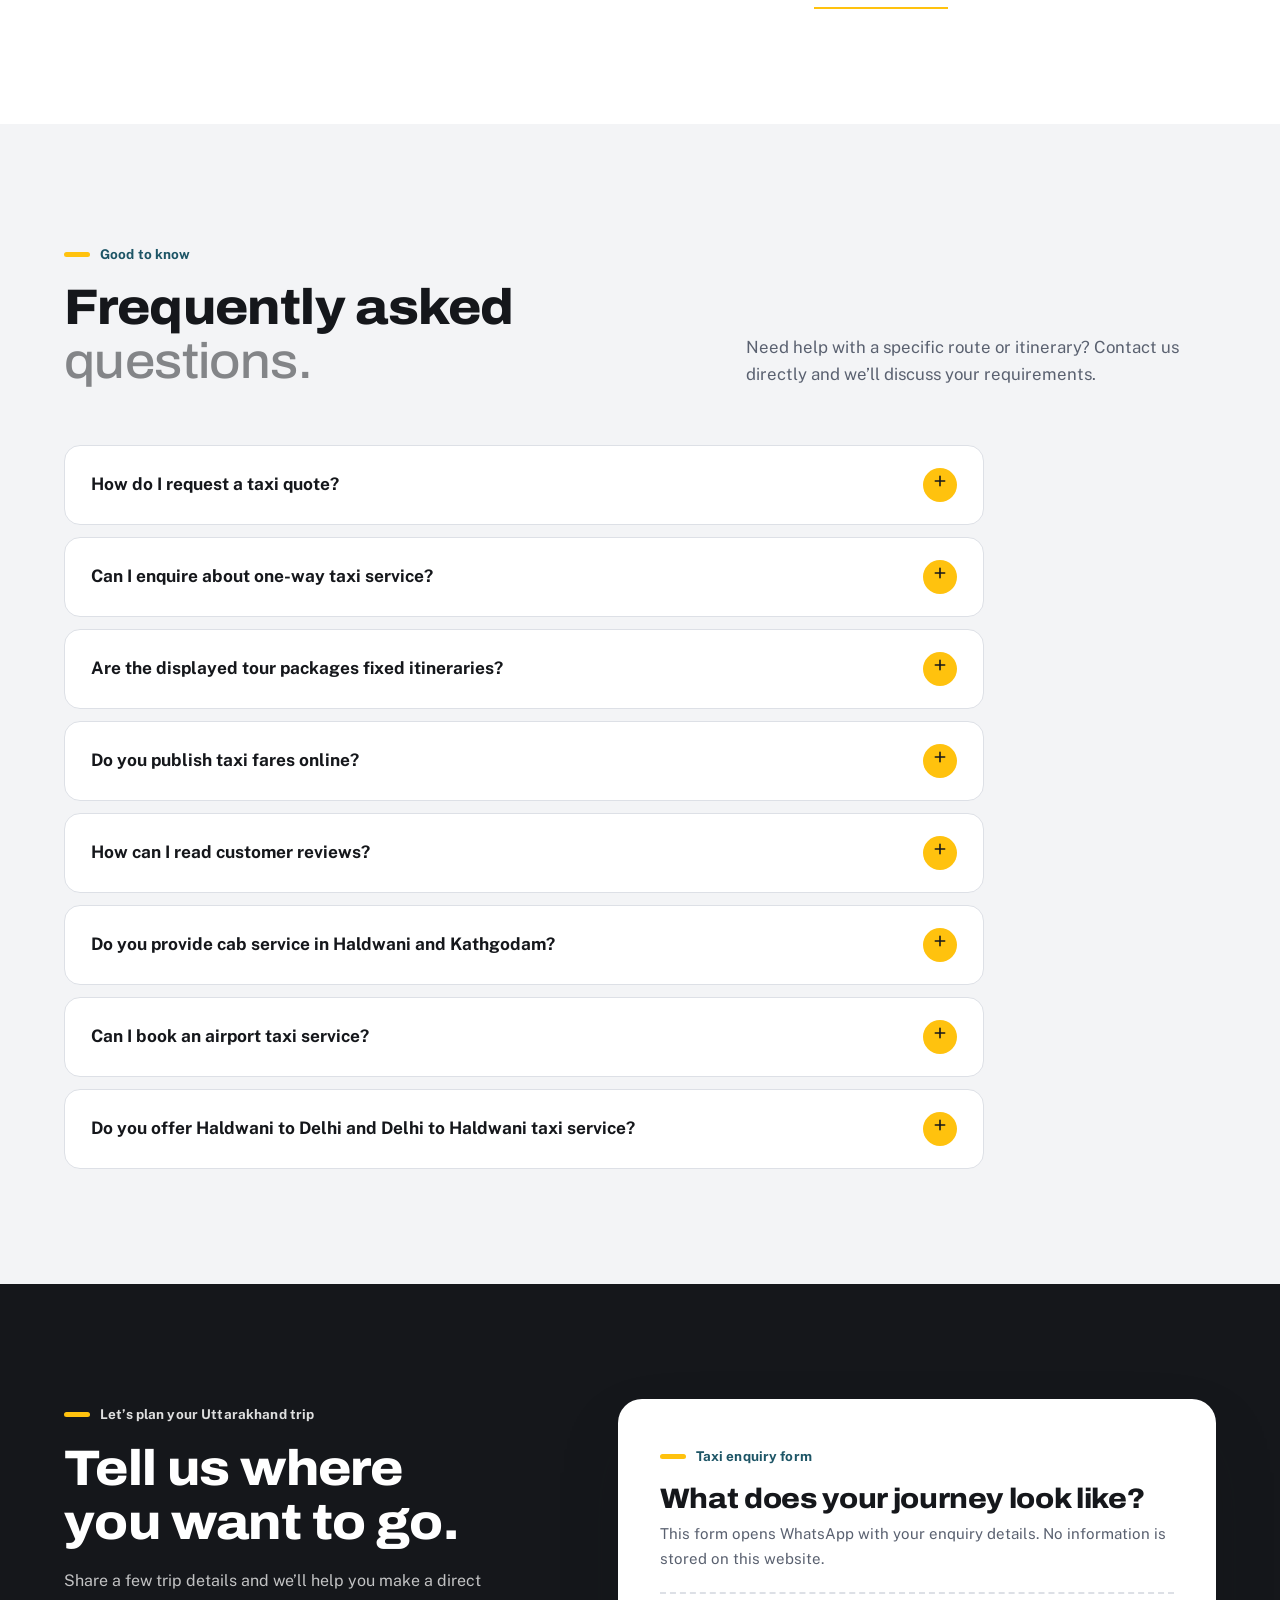
==== commit 75d75f43: "Update index.html" ====
--- a/index.html
+++ b/index.html
@@ -56,7 +56,7 @@
           <li><strong data-count="routes">21</strong> popular routes</li>
           <li><strong data-count="vehicles">9</strong> vehicle types</li>
         </ul>
-        <p class="hero-contact"><span>Call: <a href="tel:+917078338881">+91 70783 38881</a></span><span>Address: Police Tahna, Chorgaliya Rd, near Banbhoolpura, Haldwani, Uttarakhand 263139</span></p>
+        <!-- <p class="hero-contact"><span>Call: <a href="tel:+917078338881">+91 70783 38881</a></span><span>Address: Police Tahna, Chorgaliya Rd, near Banbhoolpura, Haldwani, Uttarakhand 263139</span></p> -->
       </div>
       <div class="hero-caption"><span>01 / 03</span><span class="caption-rule"></span><span class="hero-place">The
           Himalayan journey starts here</span></div>
--- a/assets/css/style.css
+++ b/assets/css/style.css
@@ -222,6 +222,11 @@
 .hero-dots { display: flex; gap: 8px; }
 .hero-dot { width: 10px; height: 10px; padding: 0; border-radius: 6px; border: 0; background: rgba(255, 255, 255, .45); transition: width .3s, background-color .3s; }
 .hero-dot.active { width: 30px; background: var(--yellow); }
+
+
+/* Call + address line under the hero facts */
+.hero-contact { display: flex; flex-wrap: wrap; gap: 6px 22px; margin: 18px 0 0; max-width: 62ch; font-size: 14px; color: rgba(255, 255, 255, .72); }
+.hero-contact a { color: #fff; font-weight: 700; border-bottom: 1px solid var(--yellow); }
 
 /* The road: asphalt strip with lane line and one taxi that drives in and parks */
 .hero-road { position: absolute; z-index: 2; left: 0; right: 0; bottom: 0; height: 96px; background: linear-gradient(180deg, #23262d, var(--asphalt)); border-top: 3px solid #3a3f49; }
